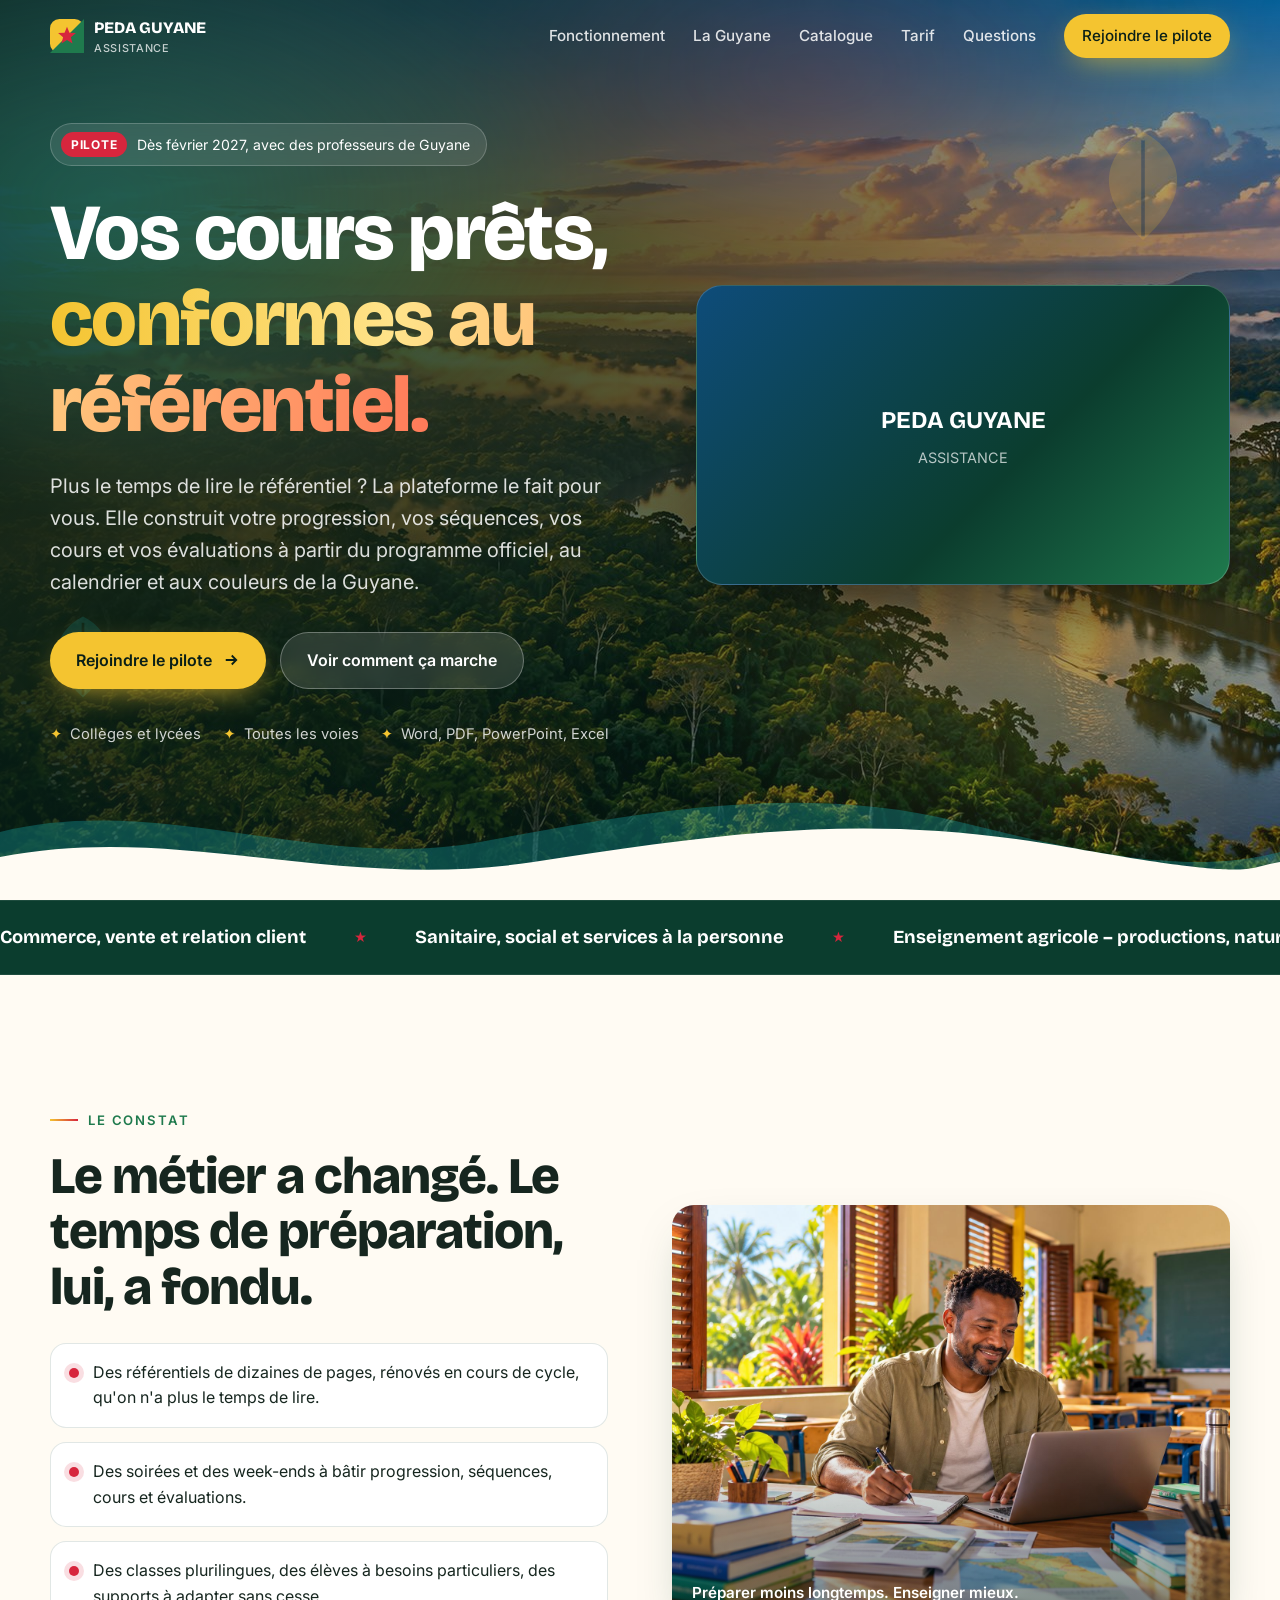
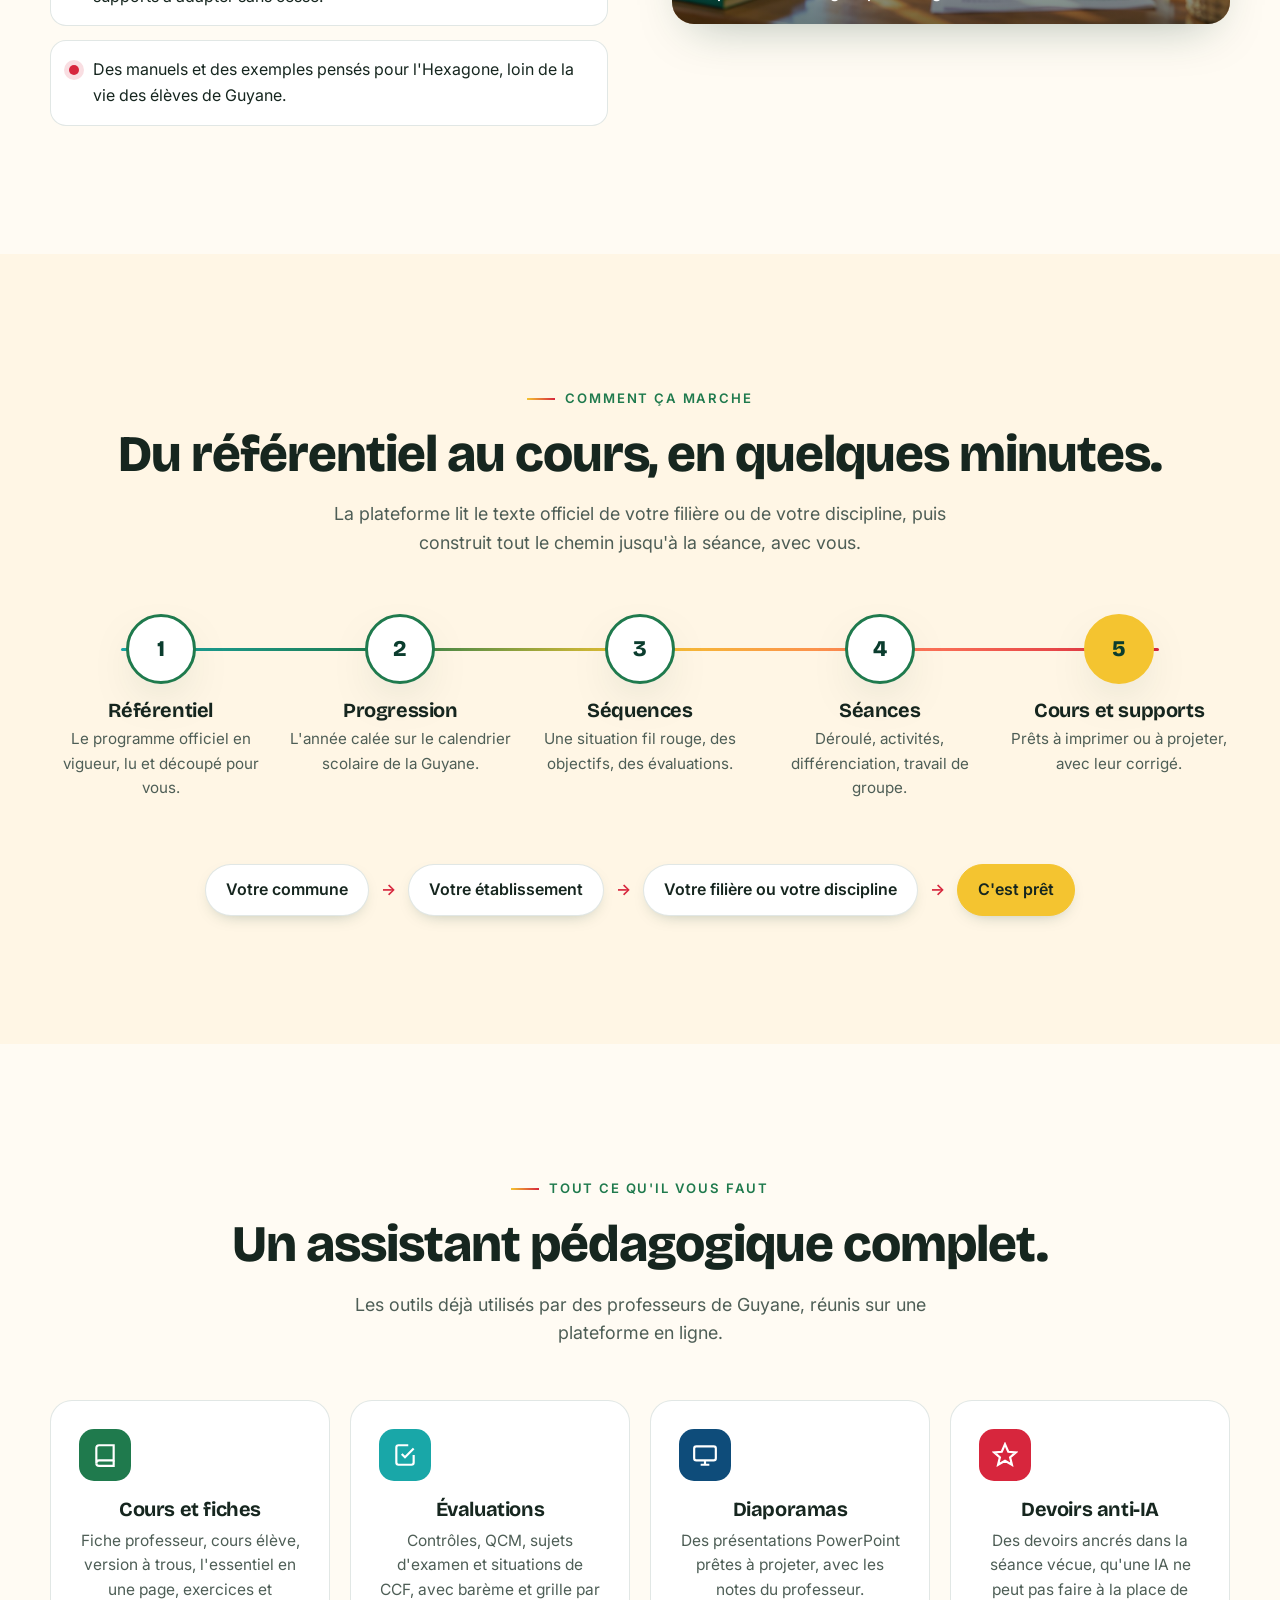
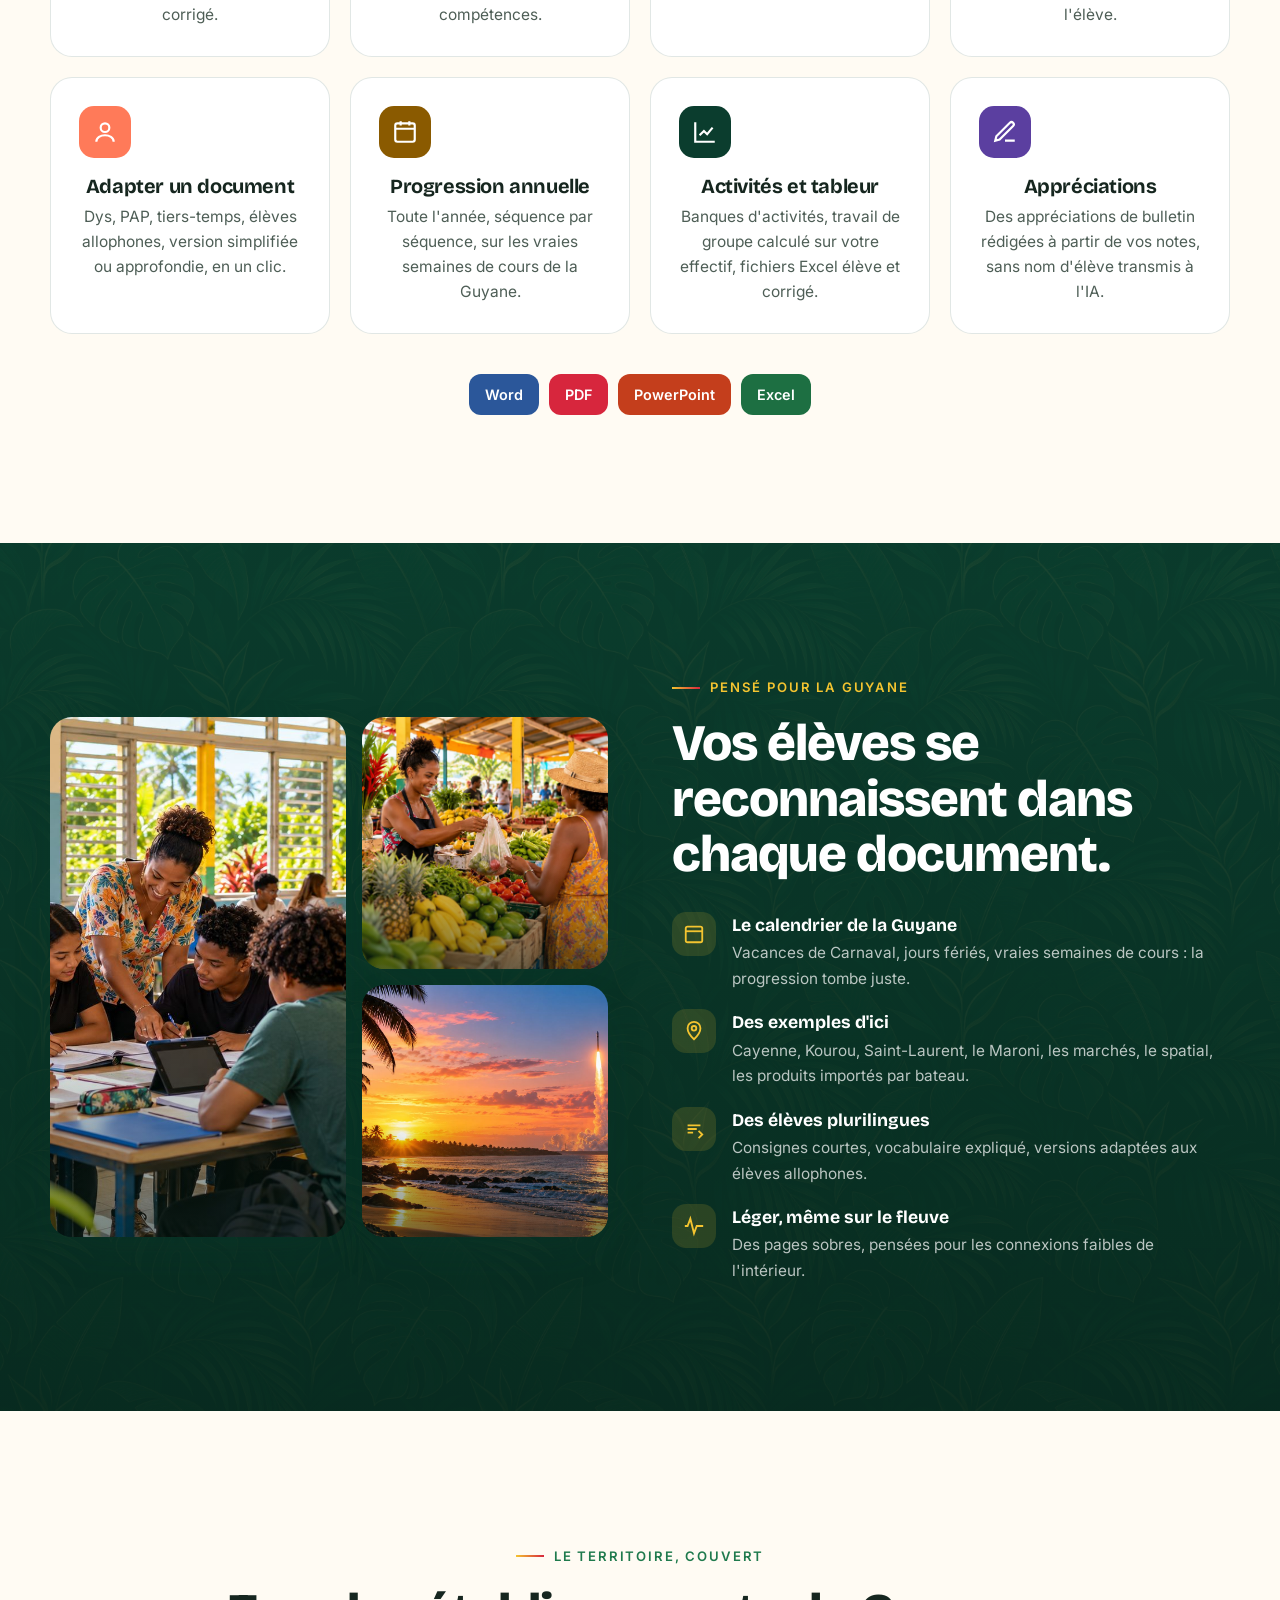
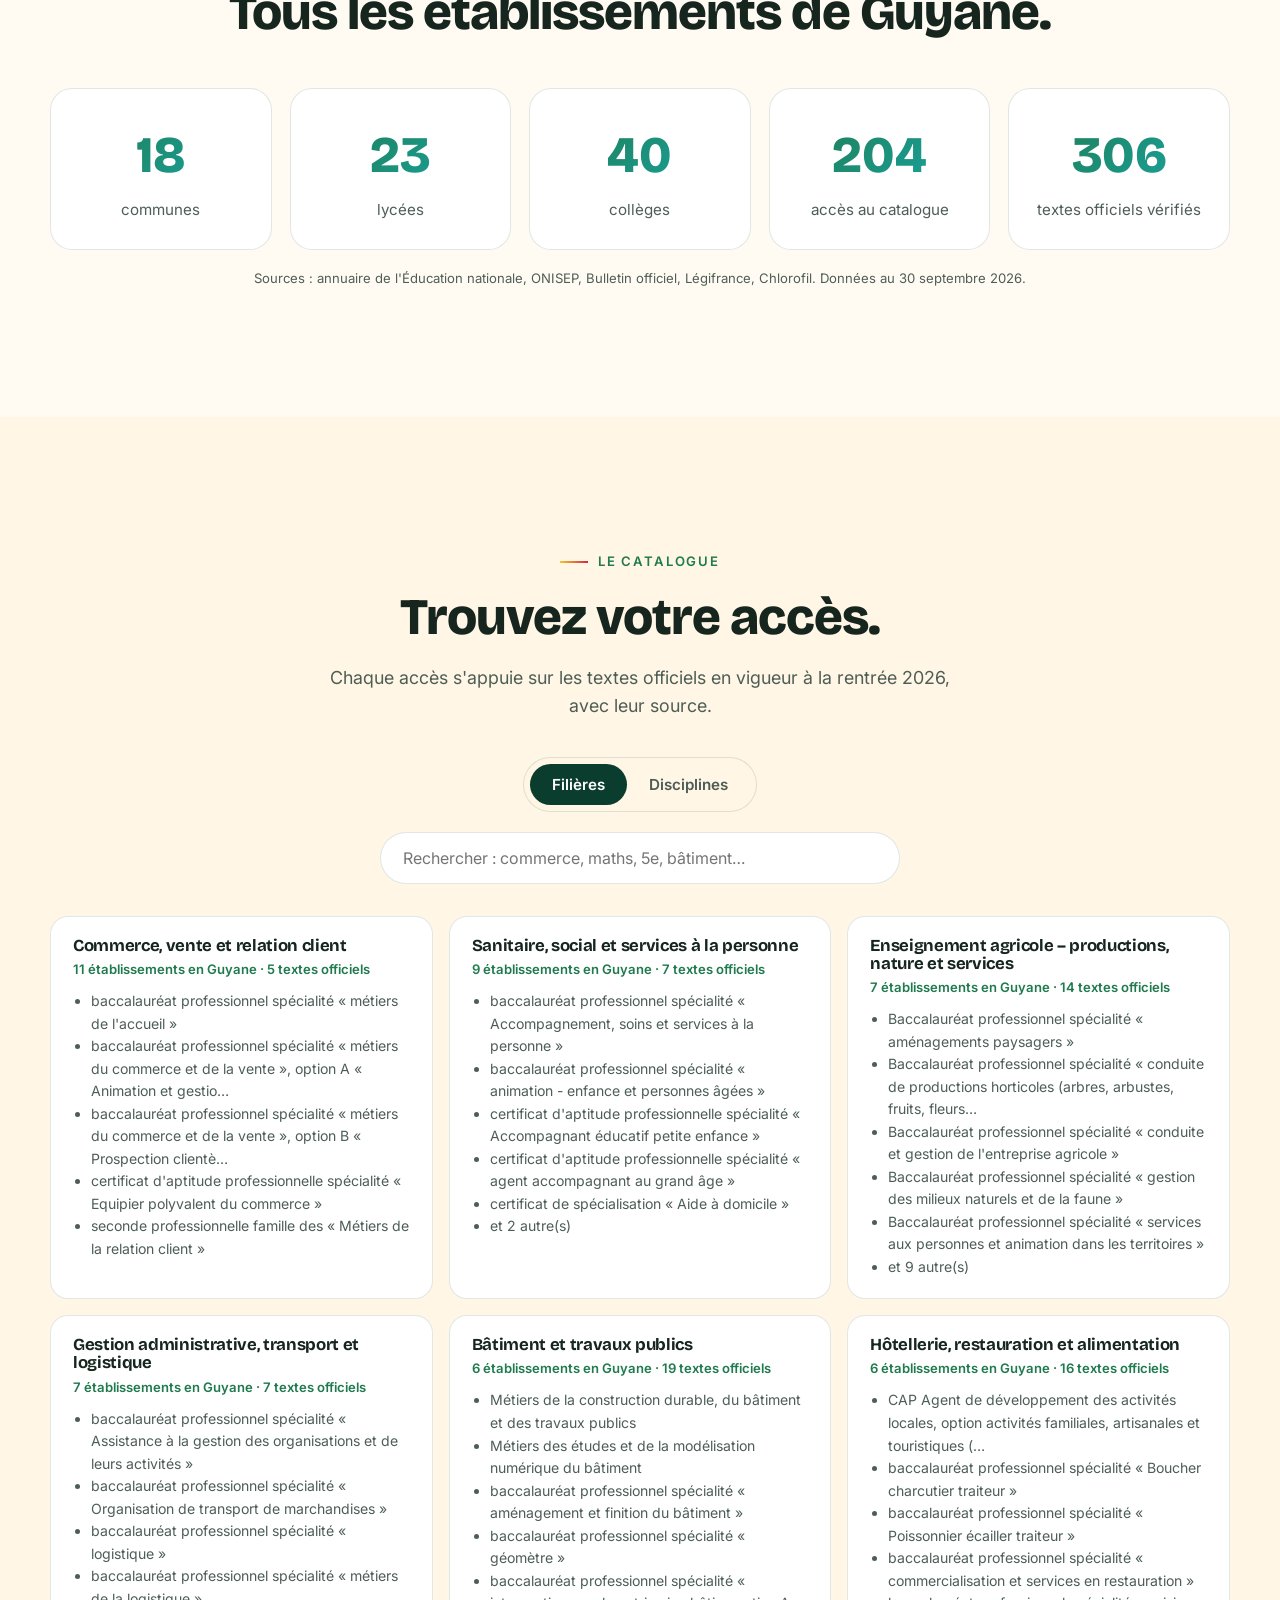
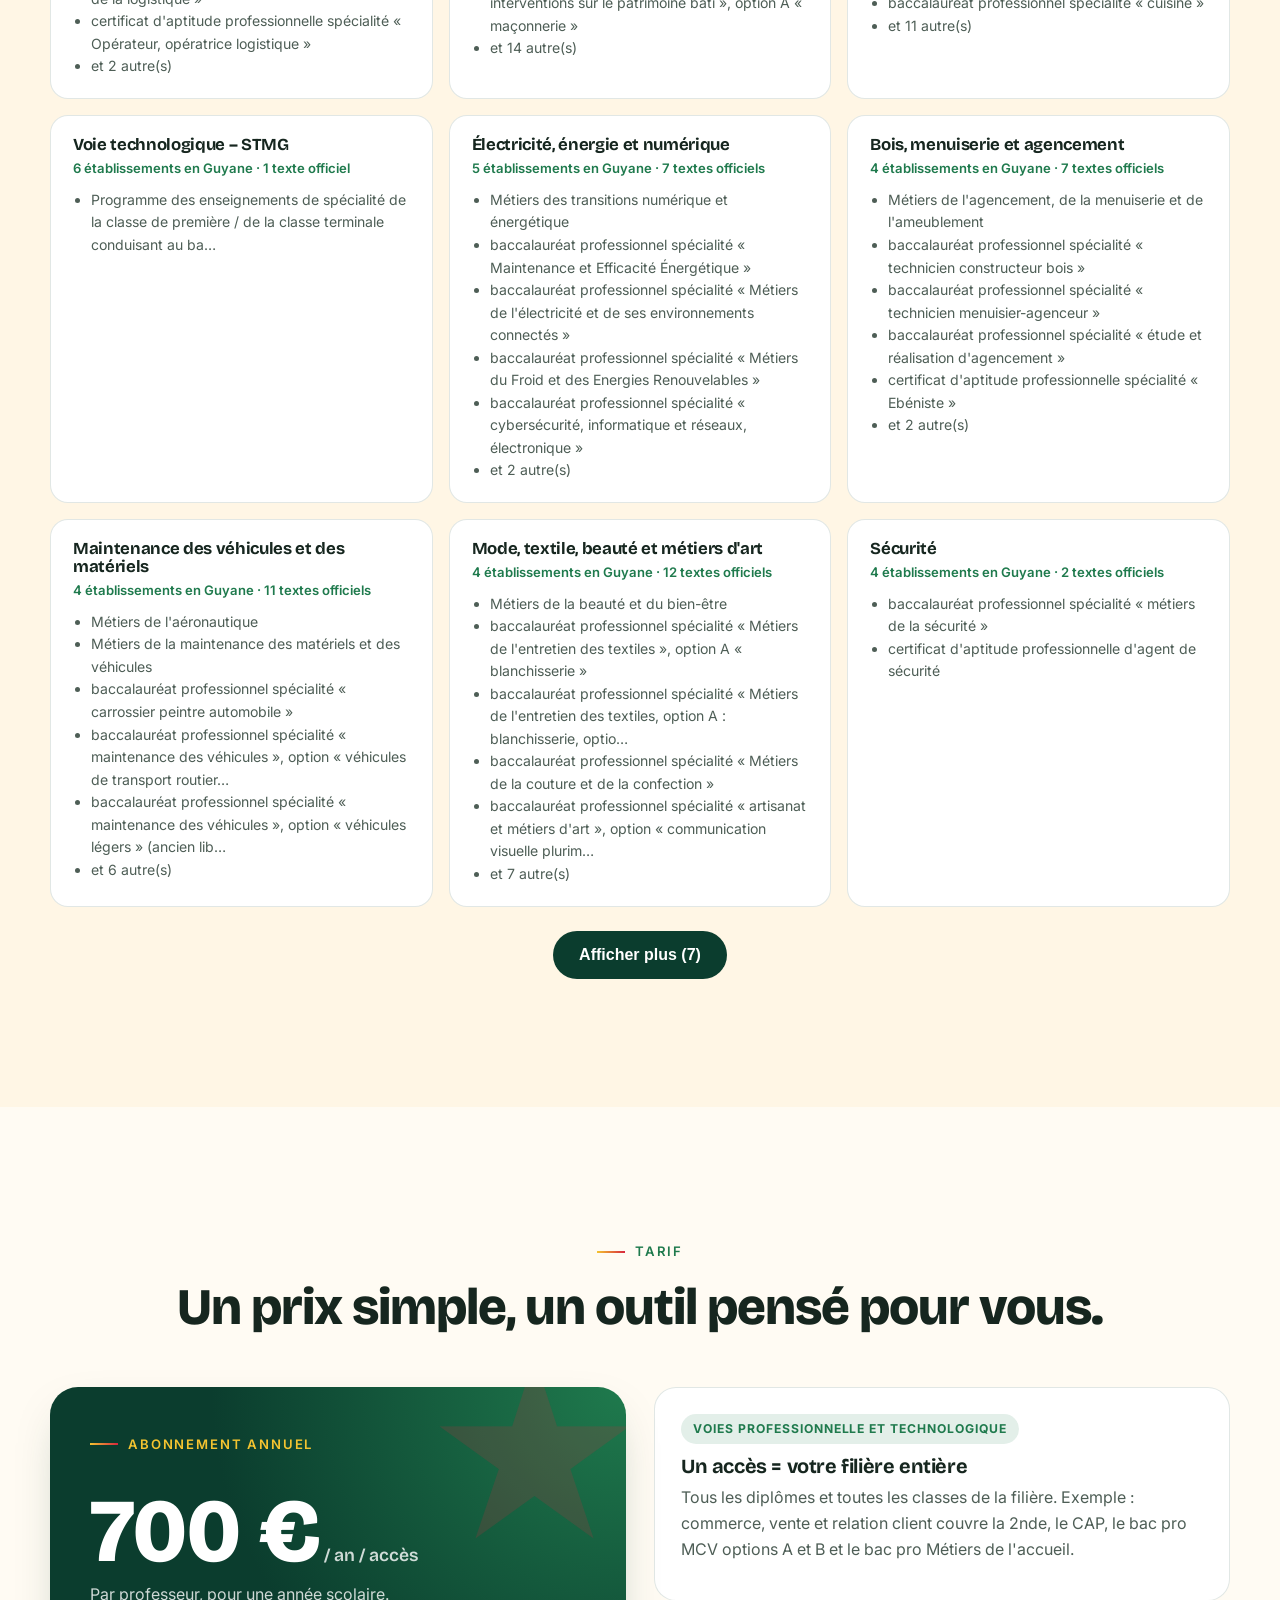
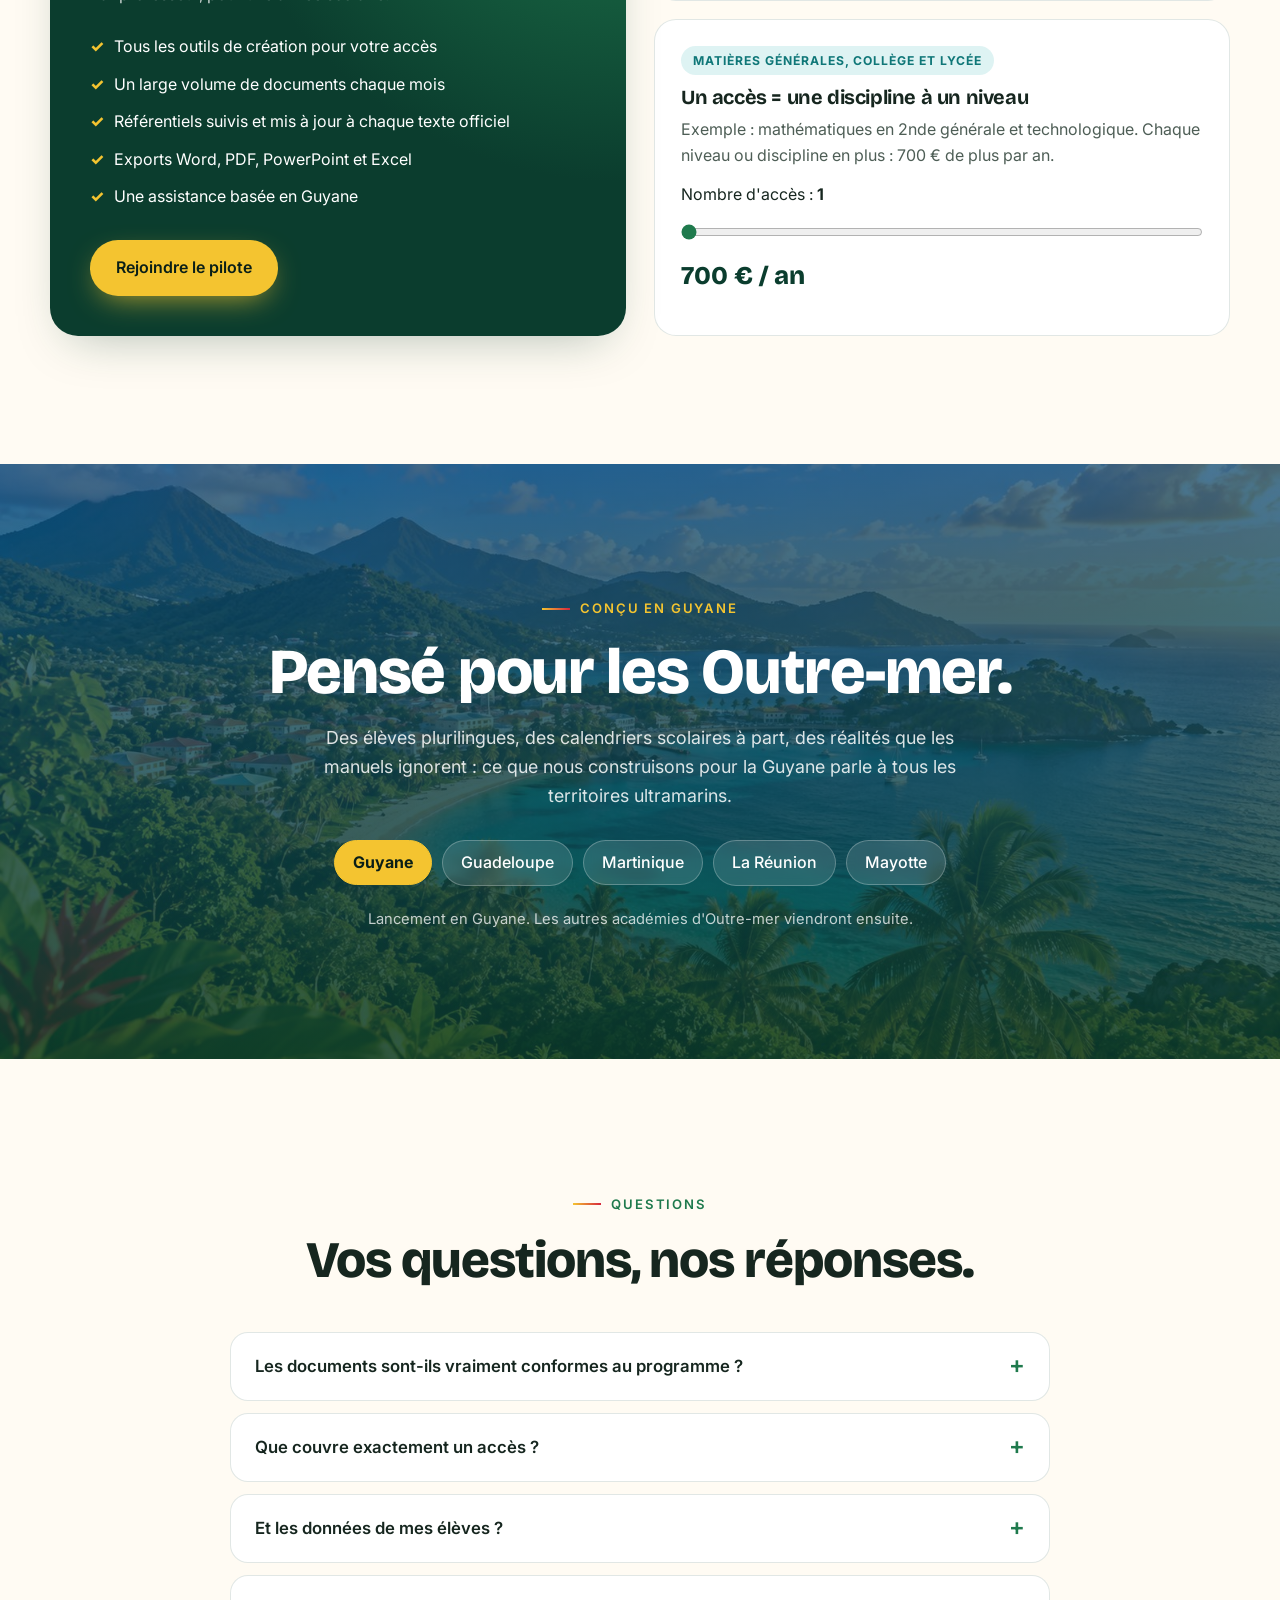
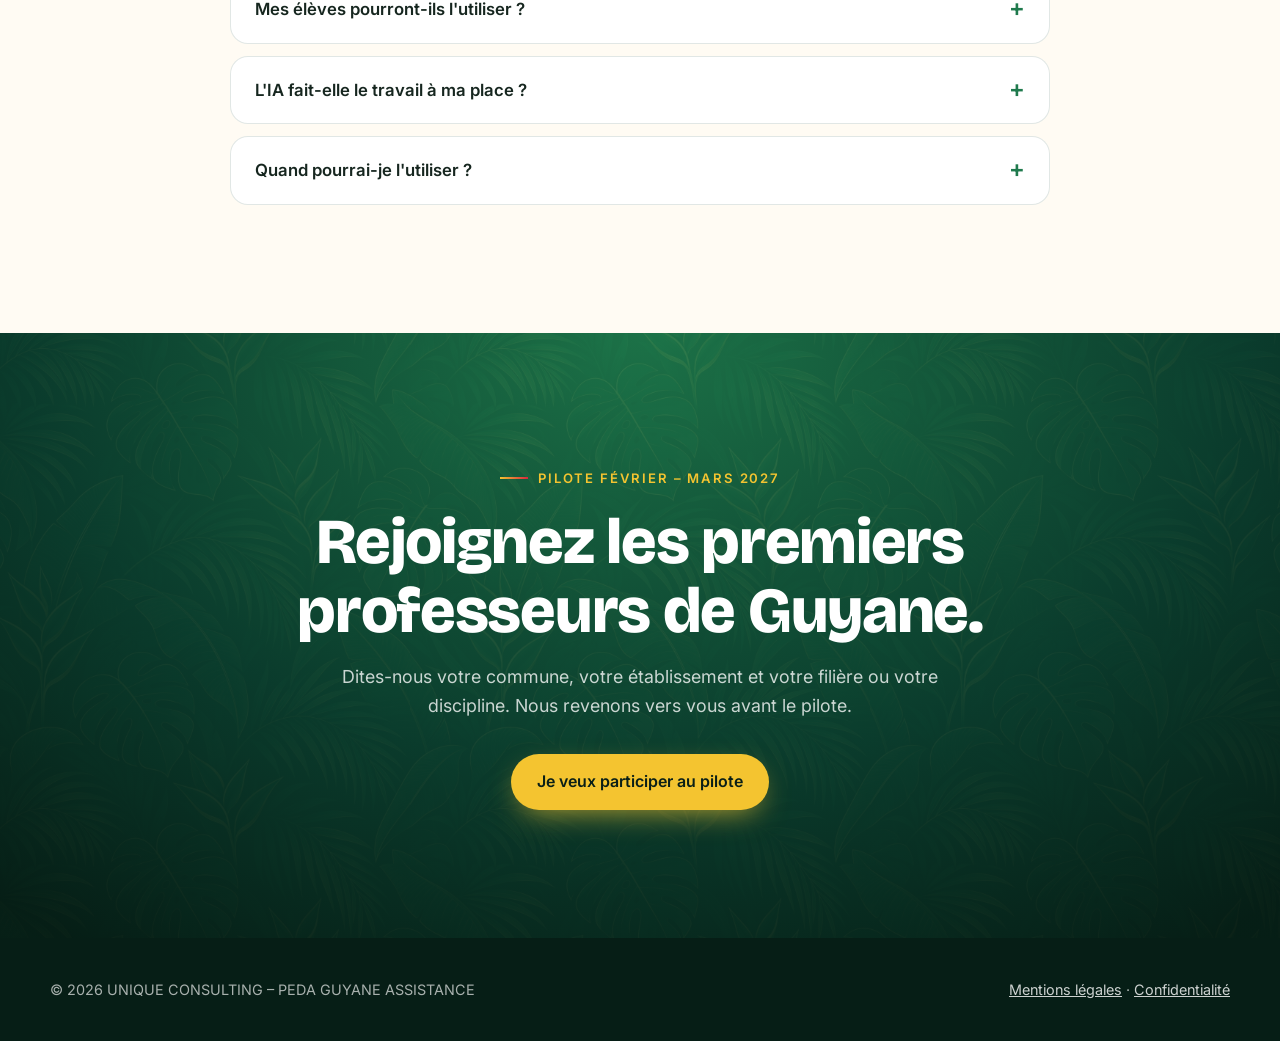
==== index.html @ 6f0fa27d "Page de vente sans mention de JARVIS IA" ====
<!doctype html>
<html lang="fr">
<head>
<meta charset="utf-8">
<meta name="viewport" content="width=device-width, initial-scale=1">
<title>PEDA GUYANE ASSISTANCE – vos cours prêts, conformes au référentiel</title>
<meta name="description" content="La plateforme des professeurs de Guyane : elle construit votre progression, vos séquences, vos cours et vos évaluations à partir du programme officiel. Conçu en Guyane, pensé pour les Outre-mer.">
<meta property="og:title" content="PEDA GUYANE ASSISTANCE">
<meta property="og:description" content="Vos cours prêts, conformes au référentiel, adaptés à la Guyane. Pilote dès février 2027.">
<meta property="og:image" content="assets/promo-poster.jpg">
<meta name="theme-color" content="#0B3D2E">
<link rel="icon" href="data:image/svg+xml,%3Csvg xmlns='http://www.w3.org/2000/svg' viewBox='0 0 32 32'%3E%3Crect width='32' height='32' rx='8' fill='%230B3D2E'/%3E%3Cpath d='M16 6l2.6 6.4 6.9.5-5.3 4.4 1.7 6.7L16 20.3l-5.9 3.7 1.7-6.7-5.3-4.4 6.9-.5z' fill='%23D7263D'/%3E%3C/svg%3E">
<link rel="preconnect" href="https://fonts.googleapis.com">
<link rel="preconnect" href="https://fonts.gstatic.com" crossorigin>
<link href="https://fonts.googleapis.com/css2?family=Bricolage+Grotesque:opsz,wght@12..96,500;12..96,700;12..96,800&family=Inter:wght@400;500;600&display=swap" rel="stylesheet">
<style>
:root{
  --foret:#0B3D2E; --canopee:#1F7A4D; --or:#F4C430; --etoile:#D7263D; --lagon:#19A7A8;
  --ocean:#0E4C7A; --sable:#FFF6E5; --corail:#FF7A59; --encre:#0A1F17;
  --fond:#FFFBF3; --texte:#16261F; --doux:#4E5E56; --carte:#FFFFFF; --bord:rgba(11,61,46,.12);
  --rayon:22px; --ombre:0 18px 50px -20px rgba(11,61,46,.35);
  --titre:"Bricolage Grotesque",system-ui,sans-serif; --corps:Inter,system-ui,sans-serif;
}
*{box-sizing:border-box;margin:0;padding:0}
[hidden]{display:none!important}
html{scroll-behavior:smooth;overflow-x:clip}
body{font-family:var(--corps);color:var(--texte);background:var(--fond);line-height:1.6;overflow-x:clip;-webkit-font-smoothing:antialiased}
img,video{max-width:100%;display:block}
a{color:inherit}
h1,h2,h3{font-family:var(--titre);line-height:1.08;letter-spacing:-.02em}
h2{font-size:clamp(2rem,4.2vw,3.2rem);font-weight:800}
h3{font-size:1.25rem;font-weight:700}
.conteneur{width:min(1180px,100% - 32px);margin-inline:auto}
section{padding:clamp(72px,10vw,128px) 0;position:relative}
.surtitre{display:inline-flex;align-items:center;gap:10px;font-weight:600;font-size:.82rem;letter-spacing:.14em;text-transform:uppercase;color:var(--canopee);margin-bottom:18px}
.surtitre::before{content:"";width:28px;height:2px;background:linear-gradient(90deg,var(--or),var(--etoile))}
.intro{color:var(--doux);font-size:1.12rem;max-width:640px;margin-top:18px}
.centre{text-align:center}.centre .intro{margin-inline:auto}

/* Boutons */
.btn{display:inline-flex;align-items:center;gap:10px;padding:15px 26px;border-radius:999px;font-weight:600;text-decoration:none;transition:transform .25s,box-shadow .25s,background .25s;border:0;cursor:pointer;font-size:1rem}
.btn-or{background:var(--or);color:var(--encre);box-shadow:0 10px 30px -10px rgba(244,196,48,.8)}
.btn-or:hover{transform:translateY(-2px);box-shadow:0 16px 36px -10px rgba(244,196,48,.9)}
.btn-verre{background:rgba(255,255,255,.12);color:#fff;border:1px solid rgba(255,255,255,.3);backdrop-filter:blur(8px)}
.btn-verre:hover{background:rgba(255,255,255,.22)}
.btn-foret{background:var(--foret);color:#fff}
.btn-foret:hover{transform:translateY(-2px);background:var(--canopee)}

/* Navigation */
nav{position:fixed;inset:0 0 auto;z-index:50;transition:background .3s,box-shadow .3s}
nav.defile{background:rgba(11,61,46,.88);backdrop-filter:blur(14px);box-shadow:0 8px 30px -12px rgba(0,0,0,.4)}
.nav-in{display:flex;align-items:center;justify-content:space-between;height:72px}
.logo{display:flex;align-items:center;gap:10px;color:#fff;text-decoration:none;font-family:var(--titre);font-weight:800;letter-spacing:-.01em}
.logo svg{width:34px;height:34px}
.logo small{display:block;font-family:var(--corps);font-weight:500;font-size:.68rem;opacity:.75;letter-spacing:.06em}
.nav-liens{display:flex;gap:28px;align-items:center}
.nav-liens a{color:rgba(255,255,255,.85);text-decoration:none;font-weight:500;font-size:.95rem}
.nav-liens a:hover{color:var(--or)}
.nav-liens .btn{padding:10px 18px;color:var(--encre)}
@media (max-width:860px){.nav-liens a:not(.btn){display:none}}

/* Ouverture */
.hero{position:relative;min-height:100svh;display:flex;align-items:center;color:#fff;padding:120px 0 150px;overflow:hidden;isolation:isolate;
  background:url(assets/images/hero-canopee.jpg) center/cover,radial-gradient(120% 90% at 80% 10%,#1F7A4D 0%,#0B3D2E 45%,#061E16 100%)}
.hero::before{content:"";position:absolute;inset:0;z-index:-1;background:linear-gradient(100deg,rgba(6,30,22,.92) 0%,rgba(6,30,22,.7) 45%,rgba(6,30,22,.25) 100%)}
.aurore{position:absolute;inset:-20%;z-index:-1;background:
  radial-gradient(40% 35% at 20% 30%,rgba(25,167,168,.35),transparent 70%),
  radial-gradient(35% 30% at 75% 65%,rgba(244,196,48,.22),transparent 70%),
  radial-gradient(30% 25% at 60% 20%,rgba(215,38,61,.18),transparent 70%);
  filter:blur(30px);animation:aurore 18s ease-in-out infinite alternate}
@keyframes aurore{to{transform:translate(4%,-3%) rotate(6deg) scale(1.08)}}
.hero-grille{display:grid;grid-template-columns:1.05fr .95fr;gap:56px;align-items:center}
@media (max-width:980px){.hero-grille{grid-template-columns:1fr}}
.pastille{display:inline-flex;align-items:center;gap:10px;padding:8px 16px 8px 10px;border-radius:999px;background:rgba(255,255,255,.1);border:1px solid rgba(255,255,255,.2);font-size:.88rem;backdrop-filter:blur(6px)}
.pastille b{background:var(--etoile);padding:3px 10px;border-radius:999px;font-size:.75rem;letter-spacing:.06em}
.hero h1{font-size:clamp(2.6rem,6.2vw,5rem);font-weight:800;margin:24px 0 22px}
.degrade{background:linear-gradient(92deg,var(--or),#FFE38A 40%,var(--corail));-webkit-background-clip:text;background-clip:text;color:transparent}
.hero p.accroche{font-size:clamp(1.05rem,1.6vw,1.25rem);color:rgba(255,255,255,.85);max-width:560px}
.hero-actions{display:flex;flex-wrap:wrap;gap:14px;margin-top:34px}
.hero-puces{display:flex;flex-wrap:wrap;gap:10px 22px;margin-top:34px;color:rgba(255,255,255,.8);font-size:.92rem}
.hero-puces span::before{content:"✦";color:var(--or);margin-right:8px}
.video-carte{position:relative;border-radius:26px;overflow:hidden;box-shadow:0 40px 90px -30px rgba(0,0,0,.7);border:1px solid rgba(255,255,255,.18);aspect-ratio:16/9;
  background:linear-gradient(135deg,#0E4C7A,#0B3D2E 60%,#1F7A4D);transform:perspective(1200px) rotateY(-6deg) rotateX(2deg);transition:transform .6s}
.video-carte:hover{transform:perspective(1200px) rotateY(0) rotateX(0)}
.video-carte video{width:100%;height:100%;object-fit:cover}
.video-vide{position:absolute;inset:0;display:flex;flex-direction:column;align-items:center;justify-content:center;text-align:center;padding:24px;font-family:var(--titre);font-size:1.5rem;font-weight:700}
.video-vide small{display:block;font-family:var(--corps);font-weight:400;font-size:.9rem;opacity:.7;margin-top:6px}
.ondes{position:absolute;left:0;right:0;bottom:-2px;width:100%;height:140px;z-index:0;pointer-events:none}
.ondes path{animation:onde 12s ease-in-out infinite alternate}
.ondes path:nth-child(2){animation-duration:16s;animation-direction:alternate-reverse}
@keyframes onde{to{transform:translateX(-6%)}}
.feuille{position:absolute;z-index:-1;opacity:.18;animation:flotte 14s ease-in-out infinite}
@keyframes flotte{50%{transform:translateY(-22px) rotate(8deg)}}

/* Bandeau des filières */
.bandeau{background:var(--foret);color:#fff;padding:22px 0;overflow:hidden;border-block:1px solid rgba(255,255,255,.08)}
.bandeau-piste{display:flex;gap:48px;width:max-content;animation:defile 60s linear infinite}
.bandeau:hover .bandeau-piste{animation-play-state:paused}
.bandeau-piste span{font-family:var(--titre);font-weight:700;font-size:1.15rem;white-space:nowrap;display:flex;align-items:center;gap:48px}
.bandeau-piste span::after{content:"★";color:var(--etoile);font-size:.9rem}
@keyframes defile{to{transform:translateX(-50%)}}

/* Constat */
.deux{display:grid;grid-template-columns:1fr 1fr;gap:64px;align-items:center}
@media (max-width:900px){.deux{grid-template-columns:1fr;gap:40px}}
.photo{border-radius:var(--rayon);aspect-ratio:4/3;box-shadow:var(--ombre);position:relative;overflow:hidden}
.photo::after{content:"";position:absolute;inset:0;background:linear-gradient(180deg,transparent 55%,rgba(6,30,22,.55))}
.photo-legende{position:absolute;left:20px;bottom:18px;z-index:1;color:#fff;font-weight:600;font-size:.95rem}
.ph-prof{background:url(assets/images/prof-preparation.jpg) center/cover,linear-gradient(135deg,#1F7A4D,#0E4C7A)}
.ph-classe{background:url(assets/images/classe-guyane.jpg) center/cover,linear-gradient(135deg,#19A7A8,#0B3D2E)}
.ph-atelier{background:url(assets/images/atelier-pro.jpg) center/cover,linear-gradient(135deg,#FF7A59,#0E4C7A)}
.ph-marche{background:url(assets/images/marche-cayenne.jpg) center/cover,linear-gradient(135deg,#F4C430,#D7263D)}
.ph-kourou{background:url(assets/images/kourou-fusee.jpg) center/cover,linear-gradient(160deg,#FF7A59,#0E4C7A 70%)}
.liste-douleur{list-style:none;margin-top:28px;display:grid;gap:14px}
.liste-douleur li{display:flex;gap:14px;align-items:flex-start;padding:16px 18px;border-radius:16px;background:var(--carte);border:1px solid var(--bord)}
.liste-douleur li::before{content:"";flex:none;width:10px;height:10px;margin-top:8px;border-radius:50%;background:var(--etoile);box-shadow:0 0 0 5px rgba(215,38,61,.15)}
.chiffre-cle{font-family:var(--titre);font-size:clamp(3rem,7vw,5.5rem);font-weight:800;color:var(--canopee);line-height:1}

/* Étapes */
.fond-sable{background:var(--sable)}
.etapes{display:grid;grid-template-columns:repeat(5,1fr);gap:18px;margin-top:56px;position:relative}
.etapes::before{content:"";position:absolute;top:34px;left:6%;right:6%;height:3px;border-radius:3px;background:linear-gradient(90deg,var(--lagon),var(--canopee),var(--or),var(--corail),var(--etoile));transform-origin:left;transform:scaleX(var(--prog,0));transition:transform 1.4s cubic-bezier(.2,.8,.2,1)}
@media (max-width:900px){.etapes{grid-template-columns:1fr}.etapes::before{display:none}}
.etape{text-align:center;position:relative}
.etape .num{width:70px;height:70px;margin:0 auto 16px;border-radius:50%;display:grid;place-items:center;background:#fff;border:3px solid var(--canopee);font-family:var(--titre);font-weight:800;font-size:1.4rem;color:var(--foret);box-shadow:var(--ombre);position:relative;z-index:1}
.etape:nth-child(5) .num{background:var(--or);border-color:var(--or)}
.etape p{color:var(--doux);font-size:.95rem;margin-top:6px}
.inscription{margin-top:64px;display:flex;flex-wrap:wrap;justify-content:center;gap:12px;align-items:center;font-weight:600}
.inscription span{padding:12px 20px;border-radius:999px;background:#fff;border:1px solid var(--bord);box-shadow:0 6px 18px -10px rgba(11,61,46,.4)}
.inscription i{color:var(--etoile);font-style:normal}
@media (max-width:600px){.inscription{flex-direction:column}.inscription i{transform:rotate(90deg)}}

/* Cartes fonctionnalités */
.grille-cartes{display:grid;grid-template-columns:repeat(auto-fit,minmax(250px,1fr));gap:20px;margin-top:52px}
.carte{background:var(--carte);border:1px solid var(--bord);border-radius:var(--rayon);padding:28px;transition:transform .35s,box-shadow .35s,border-color .35s;position:relative;overflow:hidden}
.carte:hover{transform:translateY(-6px);box-shadow:var(--ombre);border-color:transparent}
.carte::after{content:"";position:absolute;inset:auto -40% -60% auto;width:180px;height:180px;border-radius:50%;background:radial-gradient(circle,rgba(244,196,48,.25),transparent 70%);opacity:0;transition:opacity .35s}
.carte:hover::after{opacity:1}
.icone{width:52px;height:52px;border-radius:15px;display:grid;place-items:center;margin-bottom:18px;color:#fff}
.icone svg{width:26px;height:26px}
.carte p{color:var(--doux);margin-top:8px;font-size:.97rem}
.exports{display:flex;flex-wrap:wrap;gap:10px;justify-content:center;margin-top:40px}
.exports span{padding:9px 16px;border-radius:12px;font-weight:600;font-size:.9rem;color:#fff}

/* Guyane */
.fond-foret{background:linear-gradient(180deg,rgba(11,61,46,.93),rgba(8,43,32,.96)),url(assets/images/motif-feuilles.jpg) center/460px repeat,#0B3D2E;color:#fff}
.fond-foret .intro{color:rgba(255,255,255,.75)}
.fond-foret .surtitre{color:var(--or)}
.mosaique{display:grid;grid-template-columns:1.2fr 1fr;grid-template-rows:1fr 1fr;gap:16px;height:520px}
.mosaique .photo{aspect-ratio:auto;height:100%}
.mosaique .photo:first-child{grid-row:span 2}
@media (max-width:900px){.mosaique{height:auto;grid-template-columns:1fr}.mosaique .photo{aspect-ratio:16/10}.mosaique .photo:first-child{grid-row:auto}}
.atouts{list-style:none;display:grid;gap:18px;margin-top:30px}
.atouts li{display:flex;gap:16px}
.atouts b{display:block;font-family:var(--titre);font-size:1.1rem}
.atouts span{color:rgba(255,255,255,.72);font-size:.96rem}
.atouts .puce{flex:none;width:44px;height:44px;border-radius:14px;display:grid;place-items:center;background:rgba(244,196,48,.14);color:var(--or)}
.atouts .puce svg{width:22px;height:22px}

/* Chiffres */
.chiffres{display:grid;grid-template-columns:repeat(auto-fit,minmax(160px,1fr));gap:18px;margin-top:48px}
.chiffre{background:#fff;border:1px solid var(--bord);border-radius:var(--rayon);padding:26px 20px;text-align:center}
.chiffre b{display:block;font-family:var(--titre);font-size:clamp(2.4rem,4vw,3.2rem);font-weight:800;background:linear-gradient(135deg,var(--canopee),var(--lagon));-webkit-background-clip:text;background-clip:text;color:transparent}
.chiffre span{color:var(--doux);font-size:.95rem}
.source{margin-top:18px;font-size:.82rem;color:var(--doux)}

/* Catalogue */
.onglets{display:inline-flex;padding:6px;border-radius:999px;background:var(--sable);border:1px solid var(--bord);margin-top:36px}
.onglets button{border:0;background:none;padding:11px 22px;border-radius:999px;font:600 .95rem var(--corps);cursor:pointer;color:var(--doux)}
.onglets button[aria-selected=true]{background:var(--foret);color:#fff}
.recherche{display:block;width:min(520px,100%);margin:20px auto 0;padding:15px 22px;border-radius:999px;border:1px solid var(--bord);font:1rem var(--corps);background:#fff}
.recherche:focus{outline:3px solid rgba(25,167,168,.35);border-color:var(--lagon)}
.resultats{display:grid;grid-template-columns:repeat(auto-fill,minmax(300px,1fr));gap:16px;margin-top:32px;text-align:left}
.acces{background:#fff;border:1px solid var(--bord);border-radius:18px;padding:20px 22px;animation:apparait .4s both}
@keyframes apparait{from{opacity:0;transform:translateY(10px)}}
.acces h3{font-size:1.05rem}
.acces .meta{font-size:.82rem;color:var(--canopee);font-weight:600;margin-top:4px}
.acces ul{margin-top:10px;padding-left:18px;color:var(--doux);font-size:.88rem}
.niveaux{display:flex;flex-wrap:wrap;gap:6px;margin-top:10px}
.niveaux span{font-size:.78rem;font-weight:600;padding:4px 10px;border-radius:999px;background:var(--sable);color:var(--foret)}
.plus{margin-top:24px}
.vide{grid-column:1/-1;text-align:center;color:var(--doux);padding:30px}

/* Tarif */
.tarif{display:grid;grid-template-columns:1fr 1fr;gap:28px;margin-top:52px;align-items:stretch}
@media (max-width:900px){.tarif{grid-template-columns:1fr}}
.prix-carte{border-radius:28px;padding:40px;color:#fff;background:radial-gradient(120% 120% at 100% 0%,#1F7A4D,#0B3D2E 60%);position:relative;overflow:hidden;box-shadow:var(--ombre)}
.prix-carte::before{content:"★";position:absolute;right:-20px;top:-40px;font-size:220px;color:rgba(215,38,61,.18);line-height:1}
.prix{font-family:var(--titre);font-size:clamp(3.6rem,8vw,5.6rem);font-weight:800;line-height:1;margin:14px 0 6px}
.prix small{font-size:1.1rem;font-weight:600;opacity:.8}
.inclus{list-style:none;margin:26px 0 30px;display:grid;gap:12px}
.inclus li::before{content:"✓";color:var(--or);font-weight:800;margin-right:10px}
.regles{display:grid;gap:18px}
.regle{background:#fff;border:1px solid var(--bord);border-radius:22px;padding:26px}
.regle .tag{display:inline-block;font-size:.76rem;font-weight:700;letter-spacing:.08em;text-transform:uppercase;padding:5px 12px;border-radius:999px;margin-bottom:12px}
.regle p{color:var(--doux);margin-top:8px}
.calcul{display:flex;align-items:center;gap:16px;flex-wrap:wrap;margin-top:14px}
.calcul input{width:100%;accent-color:var(--canopee)}
.calcul output{font-family:var(--titre);font-size:1.6rem;font-weight:800;color:var(--foret)}

/* Outre-mer */
.outremer{color:#fff;text-align:center;overflow:hidden;
  background:url(assets/images/outre-mer.jpg) center/cover,linear-gradient(120deg,#0E4C7A,#19A7A8 55%,#1F7A4D)}
.outremer::before{content:"";position:absolute;inset:0;background:linear-gradient(180deg,rgba(14,76,122,.75),rgba(11,61,46,.85))}
.outremer .conteneur{position:relative}
.outremer h2{font-size:clamp(2.2rem,5vw,4rem)}
.territoires{display:flex;flex-wrap:wrap;justify-content:center;gap:10px;margin-top:30px}
.territoires span{padding:9px 18px;border-radius:999px;background:rgba(255,255,255,.12);border:1px solid rgba(255,255,255,.25);font-weight:500;backdrop-filter:blur(6px)}
.territoires span.actif{background:var(--or);color:var(--encre);border-color:var(--or);font-weight:700}

/* FAQ */
.faq{max-width:820px;margin:44px auto 0;display:grid;gap:12px}
.faq details{background:#fff;border:1px solid var(--bord);border-radius:18px;padding:0 24px;transition:box-shadow .3s}
.faq details[open]{box-shadow:var(--ombre)}
.faq summary{cursor:pointer;list-style:none;padding:20px 0;font-weight:600;font-size:1.05rem;display:flex;justify-content:space-between;gap:20px}
.faq summary::-webkit-details-marker{display:none}
.faq summary::after{content:"+";font-size:1.5rem;line-height:1;color:var(--canopee);transition:transform .3s}
.faq details[open] summary::after{transform:rotate(45deg)}
.faq details p{padding-bottom:20px;color:var(--doux)}

/* Appel final */
.final{background:radial-gradient(80% 120% at 50% 0%,rgba(31,122,77,.9),rgba(11,61,46,.94) 60%,rgba(6,30,22,.97)),url(assets/images/motif-feuilles.jpg) center/460px repeat,#0B3D2E;color:#fff;text-align:center;overflow:hidden}
.final h2{font-size:clamp(2.2rem,5vw,4rem);max-width:820px;margin:0 auto}
.final .intro{color:rgba(255,255,255,.78)}
.final .hero-actions{justify-content:center}

footer{background:#061E16;color:rgba(255,255,255,.65);padding:40px 0;font-size:.9rem}
footer .conteneur{display:flex;flex-wrap:wrap;gap:16px;justify-content:space-between;align-items:center}
footer a{color:rgba(255,255,255,.8)}

/* Apparition au défilement */
.revele{opacity:0;transform:translateY(34px);transition:opacity .9s cubic-bezier(.2,.8,.2,1),transform .9s cubic-bezier(.2,.8,.2,1)}
.revele.vu{opacity:1;transform:none}
.retard-1{transition-delay:.1s}.retard-2{transition-delay:.2s}.retard-3{transition-delay:.3s}.retard-4{transition-delay:.4s}

@media (prefers-reduced-motion:reduce){
  *,*::before,*::after{animation:none!important;transition:none!important}
  .revele{opacity:1;transform:none}
  html{scroll-behavior:auto}
}
</style>
</head>
<body>

<nav id="nav">
  <div class="conteneur nav-in">
    <a class="logo" href="#haut" aria-label="PEDA GUYANE ASSISTANCE, accueil">
      <svg viewBox="0 0 40 40" aria-hidden="true"><rect width="40" height="40" rx="11" fill="#F4C430"/><path d="M0 40L40 0v40z" fill="#1F7A4D"/><path d="M20 9l2.9 7.1 7.6.5-5.9 4.9 1.9 7.4L20 24.8l-6.5 4.1 1.9-7.4-5.9-4.9 7.6-.5z" fill="#D7263D"/></svg>
      <span>PEDA GUYANE<small>ASSISTANCE</small></span>
    </a>
    <div class="nav-liens">
      <a href="#fonctionnement">Fonctionnement</a>
      <a href="#guyane">La Guyane</a>
      <a href="#catalogue">Catalogue</a>
      <a href="#tarif">Tarif</a>
      <a href="#faq">Questions</a>
      <a class="btn btn-or" href="#pilote">Rejoindre le pilote</a>
    </div>
  </div>
</nav>

<header class="hero" id="haut">
  <div class="aurore" aria-hidden="true"></div>
  <svg class="feuille" style="top:14%;right:6%;width:120px" viewBox="0 0 100 100" aria-hidden="true"><path d="M50 5C80 20 95 55 50 95 5 55 20 20 50 5z" fill="#F4C430"/><path d="M50 12v80" stroke="#0B3D2E" stroke-width="3"/></svg>
  <svg class="feuille" style="bottom:22%;left:3%;width:90px;animation-delay:-5s" viewBox="0 0 100 100" aria-hidden="true"><path d="M50 5C80 20 95 55 50 95 5 55 20 20 50 5z" fill="#19A7A8"/><path d="M50 12v80" stroke="#0B3D2E" stroke-width="3"/></svg>
  <div class="conteneur hero-grille">
    <div>
      <span class="pastille revele"><b>PILOTE</b> Dès février 2027, avec des professeurs de Guyane</span>
      <h1 class="revele retard-1">Vos cours prêts,<br><span class="degrade">conformes au référentiel.</span></h1>
      <p class="accroche revele retard-2">Plus le temps de lire le référentiel ? La plateforme le fait pour vous. Elle construit votre progression, vos séquences, vos cours et vos évaluations à partir du programme officiel, au calendrier et aux couleurs de la Guyane.</p>
      <div class="hero-actions revele retard-3">
        <a class="btn btn-or" href="#pilote">Rejoindre le pilote
          <svg width="18" height="18" viewBox="0 0 24 24" fill="none" stroke="currentColor" stroke-width="2.4" aria-hidden="true"><path d="M5 12h14M13 6l6 6-6 6"/></svg></a>
        <a class="btn btn-verre" href="#fonctionnement">Voir comment ça marche</a>
      </div>
      <div class="hero-puces revele retard-4">
        <span>Collèges et lycées</span><span>Toutes les voies</span><span>Word, PDF, PowerPoint, Excel</span>
      </div>
    </div>
    <div class="video-carte revele retard-2">
      <video id="promo" autoplay muted loop playsinline preload="metadata" poster="assets/promo-poster.jpg" aria-label="Vidéo de présentation de PEDA GUYANE ASSISTANCE">
        <source src="assets/promo.mp4" type="video/mp4">
      </video>
      <div class="video-vide" id="video-vide" hidden>PEDA GUYANE<small>ASSISTANCE</small></div>
    </div>
  </div>
  <svg class="ondes" viewBox="0 0 1440 140" preserveAspectRatio="none" aria-hidden="true">
    <path d="M0 70C180 30 360 110 540 80S900 20 1080 60s270 50 360 30 250-30 360-10v120H0z" fill="#19A7A8" opacity=".35"/>
    <path d="M0 95C200 60 380 130 600 100S980 50 1200 85s200 20 240 15 220-25 360-5v60H0z" fill="#FFFBF3"/>
  </svg>
</header>

<div class="bandeau" aria-label="Filières couvertes">
  <div class="bandeau-piste" id="bandeau"></div>
</div>

<section id="constat">
  <div class="conteneur deux">
    <div class="revele">
      <span class="surtitre">Le constat</span>
      <h2>Le métier a changé. Le temps de préparation, lui, a fondu.</h2>
      <ul class="liste-douleur">
        <li>Des référentiels de dizaines de pages, rénovés en cours de cycle, qu'on n'a plus le temps de lire.</li>
        <li>Des soirées et des week-ends à bâtir progression, séquences, cours et évaluations.</li>
        <li>Des classes plurilingues, des élèves à besoins particuliers, des supports à adapter sans cesse.</li>
        <li>Des manuels et des exemples pensés pour l'Hexagone, loin de la vie des élèves de Guyane.</li>
      </ul>
    </div>
    <div class="photo ph-prof revele retard-2" role="img" aria-label="Un professeur prépare ses cours dans une salle de classe lumineuse de Cayenne">
      <span class="photo-legende">Préparer moins longtemps. Enseigner mieux.</span>
    </div>
  </div>
</section>

<section class="fond-sable" id="fonctionnement">
  <div class="conteneur centre">
    <span class="surtitre revele">Comment ça marche</span>
    <h2 class="revele">Du référentiel au cours, en quelques minutes.</h2>
    <p class="intro revele">La plateforme lit le texte officiel de votre filière ou de votre discipline, puis construit tout le chemin jusqu'à la séance, avec vous.</p>
    <div class="etapes" id="etapes">
      <div class="etape revele"><div class="num">1</div><h3>Référentiel</h3><p>Le programme officiel en vigueur, lu et découpé pour vous.</p></div>
      <div class="etape revele retard-1"><div class="num">2</div><h3>Progression</h3><p>L'année calée sur le calendrier scolaire de la Guyane.</p></div>
      <div class="etape revele retard-2"><div class="num">3</div><h3>Séquences</h3><p>Une situation fil rouge, des objectifs, des évaluations.</p></div>
      <div class="etape revele retard-3"><div class="num">4</div><h3>Séances</h3><p>Déroulé, activités, différenciation, travail de groupe.</p></div>
      <div class="etape revele retard-4"><div class="num">5</div><h3>Cours et supports</h3><p>Prêts à imprimer ou à projeter, avec leur corrigé.</p></div>
    </div>
    <div class="inscription revele">
      <span>Votre commune</span><i>→</i><span>Votre établissement</span><i>→</i><span>Votre filière ou votre discipline</span><i>→</i><span style="background:var(--or);border-color:var(--or)">C'est prêt</span>
    </div>
  </div>
</section>

<section id="outils">
  <div class="conteneur centre">
    <span class="surtitre revele">Tout ce qu'il vous faut</span>
    <h2 class="revele">Un assistant pédagogique complet.</h2>
    <p class="intro revele">Les outils déjà utilisés par des professeurs de Guyane, réunis sur une plateforme en ligne.</p>
    <div class="grille-cartes">
      <article class="carte revele"><div class="icone" style="background:var(--canopee)"><svg viewBox="0 0 24 24" fill="none" stroke="currentColor" stroke-width="2"><path d="M4 19.5A2.5 2.5 0 016.5 17H20V3H6.5A2.5 2.5 0 004 5.5z"/><path d="M4 19.5A2.5 2.5 0 006.5 22H20v-5"/></svg></div><h3>Cours et fiches</h3><p>Fiche professeur, cours élève, version à trous, l'essentiel en une page, exercices et corrigé.</p></article>
      <article class="carte revele retard-1"><div class="icone" style="background:var(--lagon)"><svg viewBox="0 0 24 24" fill="none" stroke="currentColor" stroke-width="2"><path d="M9 11l3 3 8-8"/><path d="M20 12v7a2 2 0 01-2 2H6a2 2 0 01-2-2V5a2 2 0 012-2h9"/></svg></div><h3>Évaluations</h3><p>Contrôles, QCM, sujets d'examen et situations de CCF, avec barème et grille par compétences.</p></article>
      <article class="carte revele retard-2"><div class="icone" style="background:var(--ocean)"><svg viewBox="0 0 24 24" fill="none" stroke="currentColor" stroke-width="2"><rect x="2" y="4" width="20" height="13" rx="2"/><path d="M8 21h8M12 17v4"/></svg></div><h3>Diaporamas</h3><p>Des présentations PowerPoint prêtes à projeter, avec les notes du professeur.</p></article>
      <article class="carte revele retard-3"><div class="icone" style="background:var(--etoile)"><svg viewBox="0 0 24 24" fill="none" stroke="currentColor" stroke-width="2"><path d="M12 2l3 7 7 .6-5.3 4.6L18.4 21 12 17.3 5.6 21l1.7-6.8L2 9.6 9 9z"/></svg></div><h3>Devoirs anti-IA</h3><p>Des devoirs ancrés dans la séance vécue, qu'une IA ne peut pas faire à la place de l'élève.</p></article>
      <article class="carte revele"><div class="icone" style="background:var(--corail)"><svg viewBox="0 0 24 24" fill="none" stroke="currentColor" stroke-width="2"><circle cx="12" cy="8" r="4"/><path d="M4 21c0-4 4-6 8-6s8 2 8 6"/></svg></div><h3>Adapter un document</h3><p>Dys, PAP, tiers-temps, élèves allophones, version simplifiée ou approfondie, en un clic.</p></article>
      <article class="carte revele retard-1"><div class="icone" style="background:#8A5A00"><svg viewBox="0 0 24 24" fill="none" stroke="currentColor" stroke-width="2"><rect x="3" y="4" width="18" height="17" rx="2"/><path d="M3 9h18M8 2v4M16 2v4"/></svg></div><h3>Progression annuelle</h3><p>Toute l'année, séquence par séquence, sur les vraies semaines de cours de la Guyane.</p></article>
      <article class="carte revele retard-2"><div class="icone" style="background:var(--foret)"><svg viewBox="0 0 24 24" fill="none" stroke="currentColor" stroke-width="2"><path d="M3 3v18h18"/><path d="M7 15l4-4 3 3 5-6"/></svg></div><h3>Activités et tableur</h3><p>Banques d'activités, travail de groupe calculé sur votre effectif, fichiers Excel élève et corrigé.</p></article>
      <article class="carte revele retard-3"><div class="icone" style="background:#5B3FA0"><svg viewBox="0 0 24 24" fill="none" stroke="currentColor" stroke-width="2"><path d="M12 20h9"/><path d="M16.5 3.5a2.1 2.1 0 013 3L7 19l-4 1 1-4z"/></svg></div><h3>Appréciations</h3><p>Des appréciations de bulletin rédigées à partir de vos notes, sans nom d'élève transmis à l'IA.</p></article>
    </div>
    <div class="exports revele">
      <span style="background:#2B579A">Word</span><span style="background:#D7263D">PDF</span><span style="background:#C43E1C">PowerPoint</span><span style="background:#1D6F42">Excel</span>
    </div>
  </div>
</section>

<section class="fond-foret" id="guyane">
  <div class="conteneur deux">
    <div class="mosaique revele">
      <div class="photo ph-classe" role="img" aria-label="Une classe de lycée en Guyane"></div>
      <div class="photo ph-marche" role="img" aria-label="Le marché de Cayenne"></div>
      <div class="photo ph-kourou" role="img" aria-label="Un décollage de fusée à Kourou, vu de la plage"></div>
    </div>
    <div class="revele retard-2">
      <span class="surtitre">Pensé pour la Guyane</span>
      <h2>Vos élèves se reconnaissent dans chaque document.</h2>
      <ul class="atouts">
        <li><span class="puce"><svg viewBox="0 0 24 24" fill="none" stroke="currentColor" stroke-width="2"><rect x="3" y="4" width="18" height="17" rx="2"/><path d="M3 9h18"/></svg></span><div><b>Le calendrier de la Guyane</b><span>Vacances de Carnaval, jours fériés, vraies semaines de cours : la progression tombe juste.</span></div></li>
        <li><span class="puce"><svg viewBox="0 0 24 24" fill="none" stroke="currentColor" stroke-width="2"><path d="M12 21s-7-6.5-7-12a7 7 0 0114 0c0 5.5-7 12-7 12z"/><circle cx="12" cy="9" r="2.5"/></svg></span><div><b>Des exemples d'ici</b><span>Cayenne, Kourou, Saint-Laurent, le Maroni, les marchés, le spatial, les produits importés par bateau.</span></div></li>
        <li><span class="puce"><svg viewBox="0 0 24 24" fill="none" stroke="currentColor" stroke-width="2"><path d="M5 8h14M5 12h10M5 16h6"/><path d="M17 14l4 4-4 4"/></svg></span><div><b>Des élèves plurilingues</b><span>Consignes courtes, vocabulaire expliqué, versions adaptées aux élèves allophones.</span></div></li>
        <li><span class="puce"><svg viewBox="0 0 24 24" fill="none" stroke="currentColor" stroke-width="2"><path d="M2 12h3l3-8 4 16 3-8h7"/></svg></span><div><b>Léger, même sur le fleuve</b><span>Des pages sobres, pensées pour les connexions faibles de l'intérieur.</span></div></li>
      </ul>
    </div>
  </div>
</section>

<section id="chiffres">
  <div class="conteneur centre">
    <span class="surtitre revele">Le territoire, couvert</span>
    <h2 class="revele">Tous les établissements de Guyane.</h2>
    <div class="chiffres">
      <div class="chiffre revele"><b data-cle="communes">0</b><span>communes</span></div>
      <div class="chiffre revele retard-1"><b data-cle="lycees">0</b><span>lycées</span></div>
      <div class="chiffre revele retard-2"><b data-cle="colleges">0</b><span>collèges</span></div>
      <div class="chiffre revele retard-3"><b data-cle="acces">0</b><span>accès au catalogue</span></div>
      <div class="chiffre revele retard-4"><b data-cle="textes_verifies">0</b><span>textes officiels vérifiés</span></div>
    </div>
    <p class="source revele">Sources : annuaire de l'Éducation nationale, ONISEP, Bulletin officiel, Légifrance, Chlorofil. Données au <span id="date-donnees"></span>.</p>
  </div>
</section>

<section class="fond-sable" id="catalogue">
  <div class="conteneur centre">
    <span class="surtitre revele">Le catalogue</span>
    <h2 class="revele">Trouvez votre accès.</h2>
    <p class="intro revele">Chaque accès s'appuie sur les textes officiels en vigueur à la rentrée 2026, avec leur source.</p>
    <div class="onglets revele" role="tablist">
      <button role="tab" aria-selected="true" data-onglet="filieres">Filières</button>
      <button role="tab" aria-selected="false" data-onglet="disciplines">Disciplines</button>
    </div>
    <input class="recherche revele" id="recherche" type="search" placeholder="Rechercher : commerce, maths, 5e, bâtiment…" aria-label="Rechercher un accès">
    <div class="resultats" id="resultats" aria-live="polite"></div>
    <button class="btn btn-foret plus" id="plus" hidden>Afficher plus</button>
  </div>
</section>

<section id="tarif">
  <div class="conteneur centre">
    <span class="surtitre revele">Tarif</span>
    <h2 class="revele">Un prix simple, un outil pensé pour vous.</h2>
    <div class="tarif">
      <div class="prix-carte revele" style="text-align:left">
        <span class="surtitre" style="color:var(--or)">Abonnement annuel</span>
        <div class="prix"><span data-prix>700</span> €<small> / an / accès</small></div>
        <p style="opacity:.8">Par professeur, pour une année scolaire.</p>
        <ul class="inclus">
          <li>Tous les outils de création pour votre accès</li>
          <li>Un large volume de documents chaque mois</li>
          <li>Référentiels suivis et mis à jour à chaque texte officiel</li>
          <li>Exports Word, PDF, PowerPoint et Excel</li>
          <li>Une assistance basée en Guyane</li>
        </ul>
        <a class="btn btn-or" href="#pilote">Rejoindre le pilote</a>
      </div>
      <div class="regles revele retard-2" style="text-align:left">
        <div class="regle">
          <span class="tag" style="background:rgba(31,122,77,.12);color:var(--canopee)">Voies professionnelle et technologique</span>
          <h3>Un accès = votre filière entière</h3>
          <p>Tous les diplômes et toutes les classes de la filière. Exemple : commerce, vente et relation client couvre la 2nde, le CAP, le bac pro MCV options A et B et le bac pro Métiers de l'accueil.</p>
        </div>
        <div class="regle">
          <span class="tag" style="background:rgba(25,167,168,.14);color:#0F7778">Matières générales, collège et lycée</span>
          <h3>Un accès = une discipline à un niveau</h3>
          <p>Exemple : mathématiques en 2nde générale et technologique. Chaque niveau ou discipline en plus : <span data-prix>700</span> € de plus par an.</p>
          <div class="calcul">
            <label for="nb-acces" style="flex:1 1 100%">Nombre d'accès : <b id="nb-affiche">1</b></label>
            <input id="nb-acces" type="range" min="1" max="4" value="1">
            <output id="total" for="nb-acces">700 € / an</output>
          </div>
        </div>
      </div>
    </div>
  </div>
</section>

<section class="outremer" id="outremer">
  <div class="conteneur">
    <span class="surtitre revele" style="color:var(--or);justify-content:center">Conçu en Guyane</span>
    <h2 class="revele">Pensé pour les Outre-mer.</h2>
    <p class="intro revele" style="color:rgba(255,255,255,.85);margin-inline:auto">Des élèves plurilingues, des calendriers scolaires à part, des réalités que les manuels ignorent : ce que nous construisons pour la Guyane parle à tous les territoires ultramarins.</p>
    <div class="territoires revele">
      <span class="actif">Guyane</span><span>Guadeloupe</span><span>Martinique</span><span>La Réunion</span><span>Mayotte</span>
    </div>
    <p class="revele" style="margin-top:22px;opacity:.75;font-size:.92rem">Lancement en Guyane. Les autres académies d'Outre-mer viendront ensuite.</p>
  </div>
</section>

<section id="faq">
  <div class="conteneur">
    <div class="centre">
      <span class="surtitre revele">Questions</span>
      <h2 class="revele">Vos questions, nos réponses.</h2>
    </div>
    <div class="faq">
      <details class="revele"><summary>Les documents sont-ils vraiment conformes au programme ?</summary><p>Chaque accès s'appuie sur les textes officiels en vigueur (Bulletin officiel, Légifrance, éduscol, Chlorofil), avec leur source et leur date de vérification. Une veille suit les nouveaux textes et les rénovations de diplômes. Vous restez le pédagogue : vous relisez, vous ajustez, vous décidez.</p></details>
      <details class="revele"><summary>Que couvre exactement un accès ?</summary><p>En voie professionnelle et technologique, un accès couvre toute votre filière : tous ses diplômes et toutes ses classes. En matière générale, au collège comme au lycée, un accès couvre une discipline à un niveau, par exemple le français en 4e. Chaque accès coûte 700 € par an.</p></details>
      <details class="revele"><summary>Et les données de mes élèves ?</summary><p>La plateforme est réservée aux professeurs. Aucune donnée d'élève n'est demandée, et aucun nom, aucune adresse ni aucune information personnelle n'est transmise à l'IA. Les données seront hébergées dans l'Union européenne.</p></details>
      <details class="revele"><summary>Mes élèves pourront-ils l'utiliser ?</summary><p>Pas pour le moment : la plateforme est un outil pour les professeurs. Un espace de révision pour les élèves pourra venir plus tard.</p></details>
      <details class="revele"><summary>L'IA fait-elle le travail à ma place ?</summary><p>Elle vous fait gagner le temps de préparation : lecture du référentiel, structure, premier jet des documents. La pédagogie reste la vôtre. Et pour vos élèves, elle propose justement des devoirs qu'une IA ne peut pas faire à leur place.</p></details>
      <details class="revele"><summary>Quand pourrai-je l'utiliser ?</summary><p>Un pilote avec des professeurs de Guyane est prévu de février à mars 2027, avant le lancement. Rejoignez-le pour tester la plateforme parmi les premiers et nous aider à l'améliorer.</p></details>
    </div>
  </div>
</section>

<section class="final" id="pilote">
  <div class="conteneur">
    <span class="surtitre revele" style="color:var(--or);justify-content:center">Pilote février – mars 2027</span>
    <h2 class="revele">Rejoignez les premiers professeurs de Guyane.</h2>
    <p class="intro revele" style="margin-inline:auto">Dites-nous votre commune, votre établissement et votre filière ou votre discipline. Nous revenons vers vous avant le pilote.</p>
    <div class="hero-actions revele">
      <a class="btn btn-or" id="lien-contact" href="#">Je veux participer au pilote</a>
    </div>
  </div>
</section>

<footer>
  <div class="conteneur">
    <span>© <span id="annee"></span> UNIQUE CONSULTING – PEDA GUYANE ASSISTANCE</span>
    <span><a href="#">Mentions légales</a> · <a href="#">Confidentialité</a></span>
  </div>
</footer>

<script src="assets/donnees-site.js"></script>
<script>
// Adresse de contact du pilote : à remplacer par l'adresse professionnelle définitive.
const CONTACT = "thermidor.roussel@gmail.com";

const P = window.PEDA || {chiffres:{}, filieres:[], disciplines:{}, prix:700};
const fmt = n => n.toLocaleString("fr-FR");

// Navigation : fond au défilement
const nav = document.getElementById("nav");
addEventListener("scroll", () => nav.classList.toggle("defile", scrollY > 40), {passive:true});

// Vidéo : si le fichier manque, un visuel de remplacement s'affiche
const video = document.getElementById("promo");
video.addEventListener("error", montrerVide, true);
video.querySelector("source").addEventListener("error", montrerVide);
function montrerVide(){ video.hidden = true; document.getElementById("video-vide").hidden = false; }

// Bandeau des filières (doublé pour une boucle continue)
const noms = P.filieres.map(f => f.nom.replace(/^Voie technologique – /, "Série "));
document.getElementById("bandeau").innerHTML = [...noms, ...noms].map(n => `<span>${n}</span>`).join("");

// Apparition au défilement, compteurs et frise
const obs = new IntersectionObserver(entrees => entrees.forEach(e => {
  if (!e.isIntersecting) return;
  e.target.classList.add("vu");
  e.target.querySelectorAll?.("[data-cle]").forEach(compter);
  if (e.target.matches("[data-cle]")) compter(e.target);
  obs.unobserve(e.target);
}), {threshold:.15, rootMargin:"0px 0px -40px 0px"});
document.querySelectorAll(".revele").forEach(el => obs.observe(el));
new IntersectionObserver(([e], o) => { if (e.isIntersecting){ e.target.style.setProperty("--prog", 1); o.disconnect(); } }, {threshold:.4})
  .observe(document.getElementById("etapes"));

const lent = matchMedia("(prefers-reduced-motion: reduce)").matches;
function compter(el){
  if (el.dataset.fait) return; el.dataset.fait = 1;
  const cible = P.chiffres[el.dataset.cle] || 0, t0 = performance.now(), duree = lent ? 0 : 1600;
  const pas = t => { const k = duree ? Math.min(1, (t - t0) / duree) : 1;
    el.textContent = fmt(Math.round(cible * (1 - Math.pow(1 - k, 3)))); if (k < 1) requestAnimationFrame(pas); };
  requestAnimationFrame(pas);
}
if (P.genere_le) document.getElementById("date-donnees").textContent = new Date(P.genere_le + "T12:00:00").toLocaleDateString("fr-FR", {day:"numeric", month:"long", year:"numeric"});

// Catalogue : filières ou disciplines, avec recherche
let onglet = "filieres", limite = 12;
const res = document.getElementById("resultats"), champ = document.getElementById("recherche");
const norm = s => s.normalize("NFD").replace(/[̀-ͯ]/g, "").toLowerCase();
const echap = s => s.replace(/[&<>"]/g, c => ({"&":"&amp;","<":"&lt;",">":"&gt;",'"':"&quot;"}[c]));
function afficher(){
  const q = norm(champ.value.trim());
  let cartes = [];
  if (onglet === "filieres") {
    cartes = P.filieres.filter(f => !q || norm(f.nom + " " + f.diplomes.join(" ")).includes(q)).map(f => `
      <article class="acces"><h3>${echap(f.nom)}</h3>
      <div class="meta">${f.etablissements} établissement${f.etablissements > 1 ? "s" : ""} en Guyane · ${f.diplomes.length} texte${f.diplomes.length > 1 ? "s" : ""} officiel${f.diplomes.length > 1 ? "s" : ""}</div>
      <ul>${f.diplomes.slice(0, 5).map(d => `<li>${echap(d.length > 110 ? d.slice(0, 108) + "…" : d)}</li>`).join("")}${f.diplomes.length > 5 ? `<li>et ${f.diplomes.length - 5} autre(s)</li>` : ""}</ul></article>`);
  } else {
    for (const [voie, ds] of Object.entries(P.disciplines)) for (const d of ds) {
      if (q && !norm(voie + " " + d.nom + " " + d.niveaux.join(" ")).includes(q)) continue;
      cartes.push(`<article class="acces"><h3>${echap(d.nom)}</h3><div class="meta">${echap(voie)}</div>
        <div class="niveaux">${d.niveaux.map(n => `<span>${echap(n)}</span>`).join("")}</div></article>`);
    }
  }
  res.innerHTML = cartes.length ? cartes.slice(0, limite).join("") : `<p class="vide">Aucun accès ne correspond. Essayez un autre mot.</p>`;
  const bouton = document.getElementById("plus");
  bouton.hidden = cartes.length <= limite;
  if (!bouton.hidden) bouton.textContent = `Afficher plus (${cartes.length - limite})`;
}
document.querySelectorAll("[data-onglet]").forEach(b => b.addEventListener("click", () => {
  onglet = b.dataset.onglet; limite = 12;
  document.querySelectorAll("[data-onglet]").forEach(x => x.setAttribute("aria-selected", x === b));
  afficher();
}));
champ.addEventListener("input", () => { limite = 12; afficher(); });
document.getElementById("plus").addEventListener("click", () => { limite += 24; afficher(); });
afficher();

// Tarif
document.querySelectorAll("[data-prix]").forEach(el => el.textContent = fmt(P.prix));
const curseur = document.getElementById("nb-acces");
curseur.addEventListener("input", () => {
  document.getElementById("nb-affiche").textContent = curseur.value;
  document.getElementById("total").textContent = fmt(curseur.value * P.prix) + " € / an";
});

// Contact et année
const sujet = encodeURIComponent("Pilote PEDA GUYANE ASSISTANCE");
const corps = encodeURIComponent("Bonjour,\n\nJe souhaite participer au pilote.\nCommune :\nÉtablissement :\nFilière ou discipline (et niveau) :\n\nMerci !");
document.getElementById("lien-contact").href = `mailto:${CONTACT}?subject=${sujet}&body=${corps}`;
document.getElementById("annee").textContent = new Date().getFullYear();
</script>
</body>
</html>
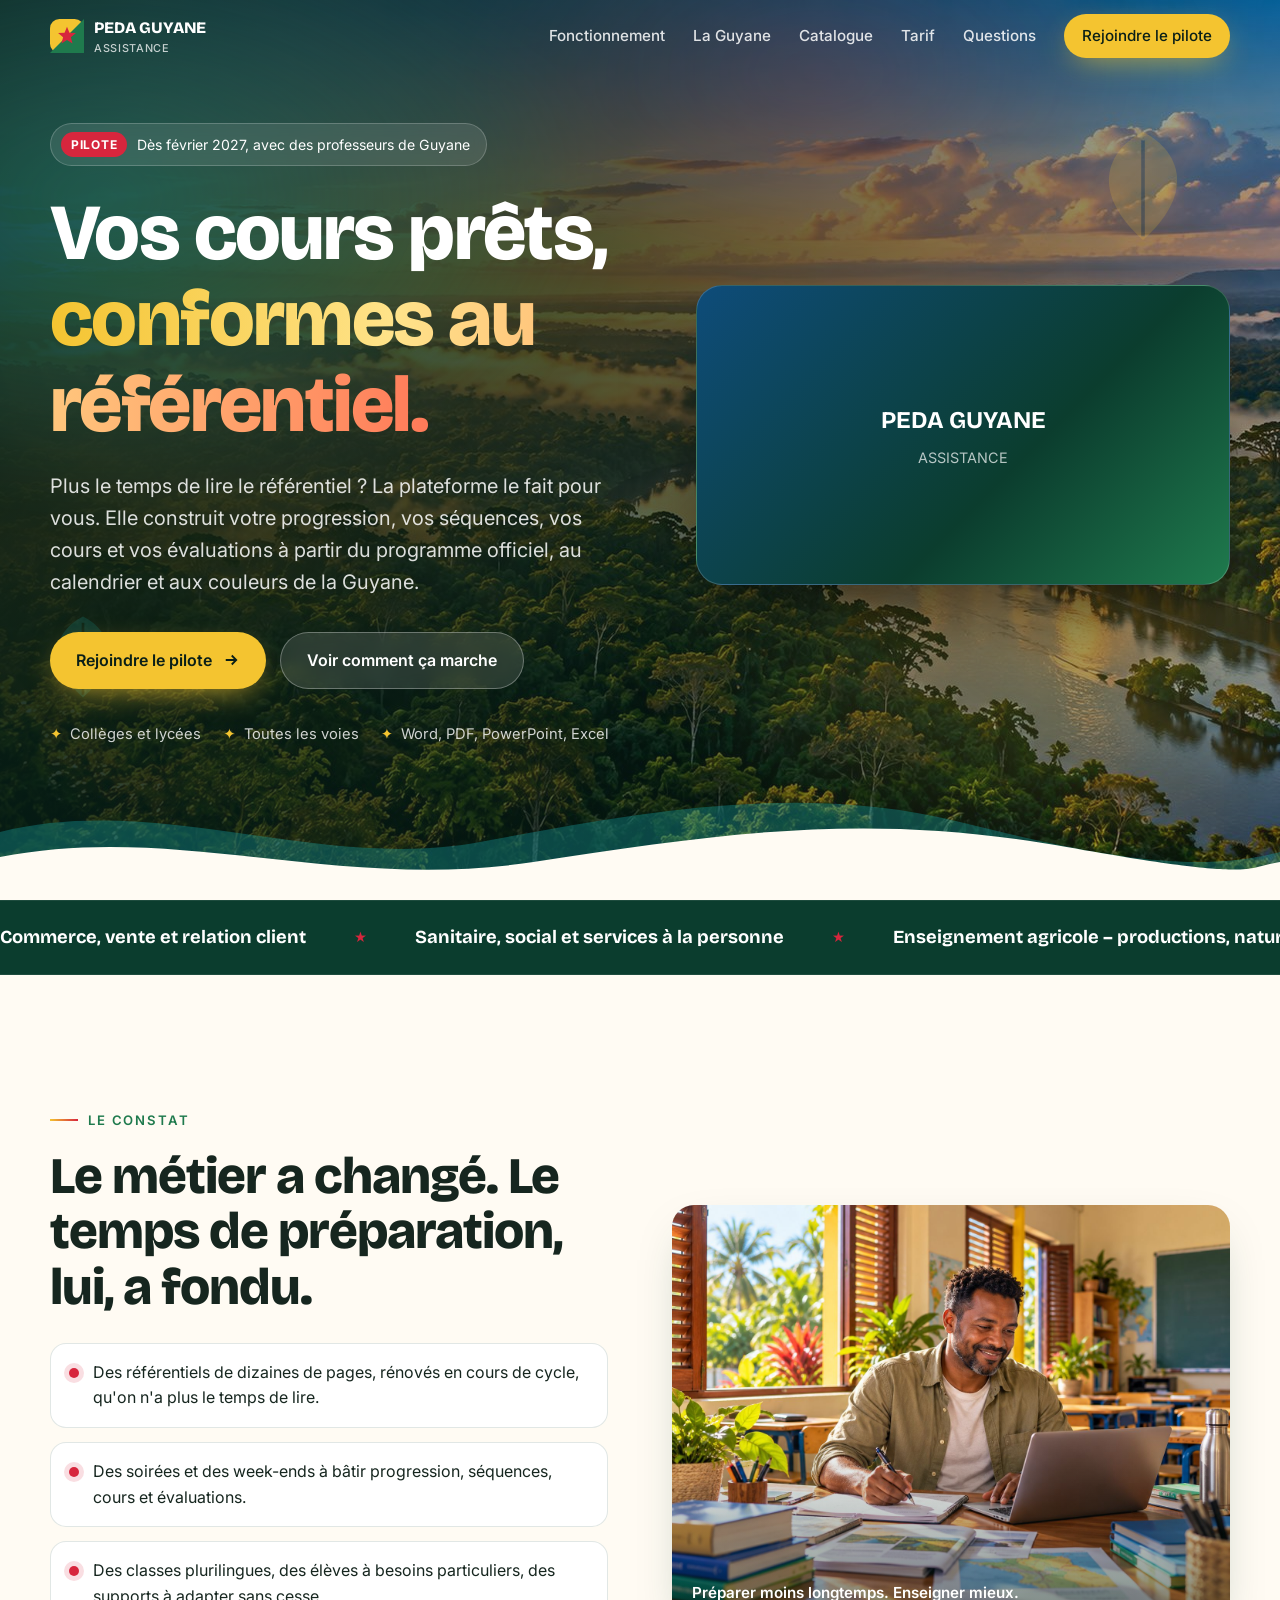
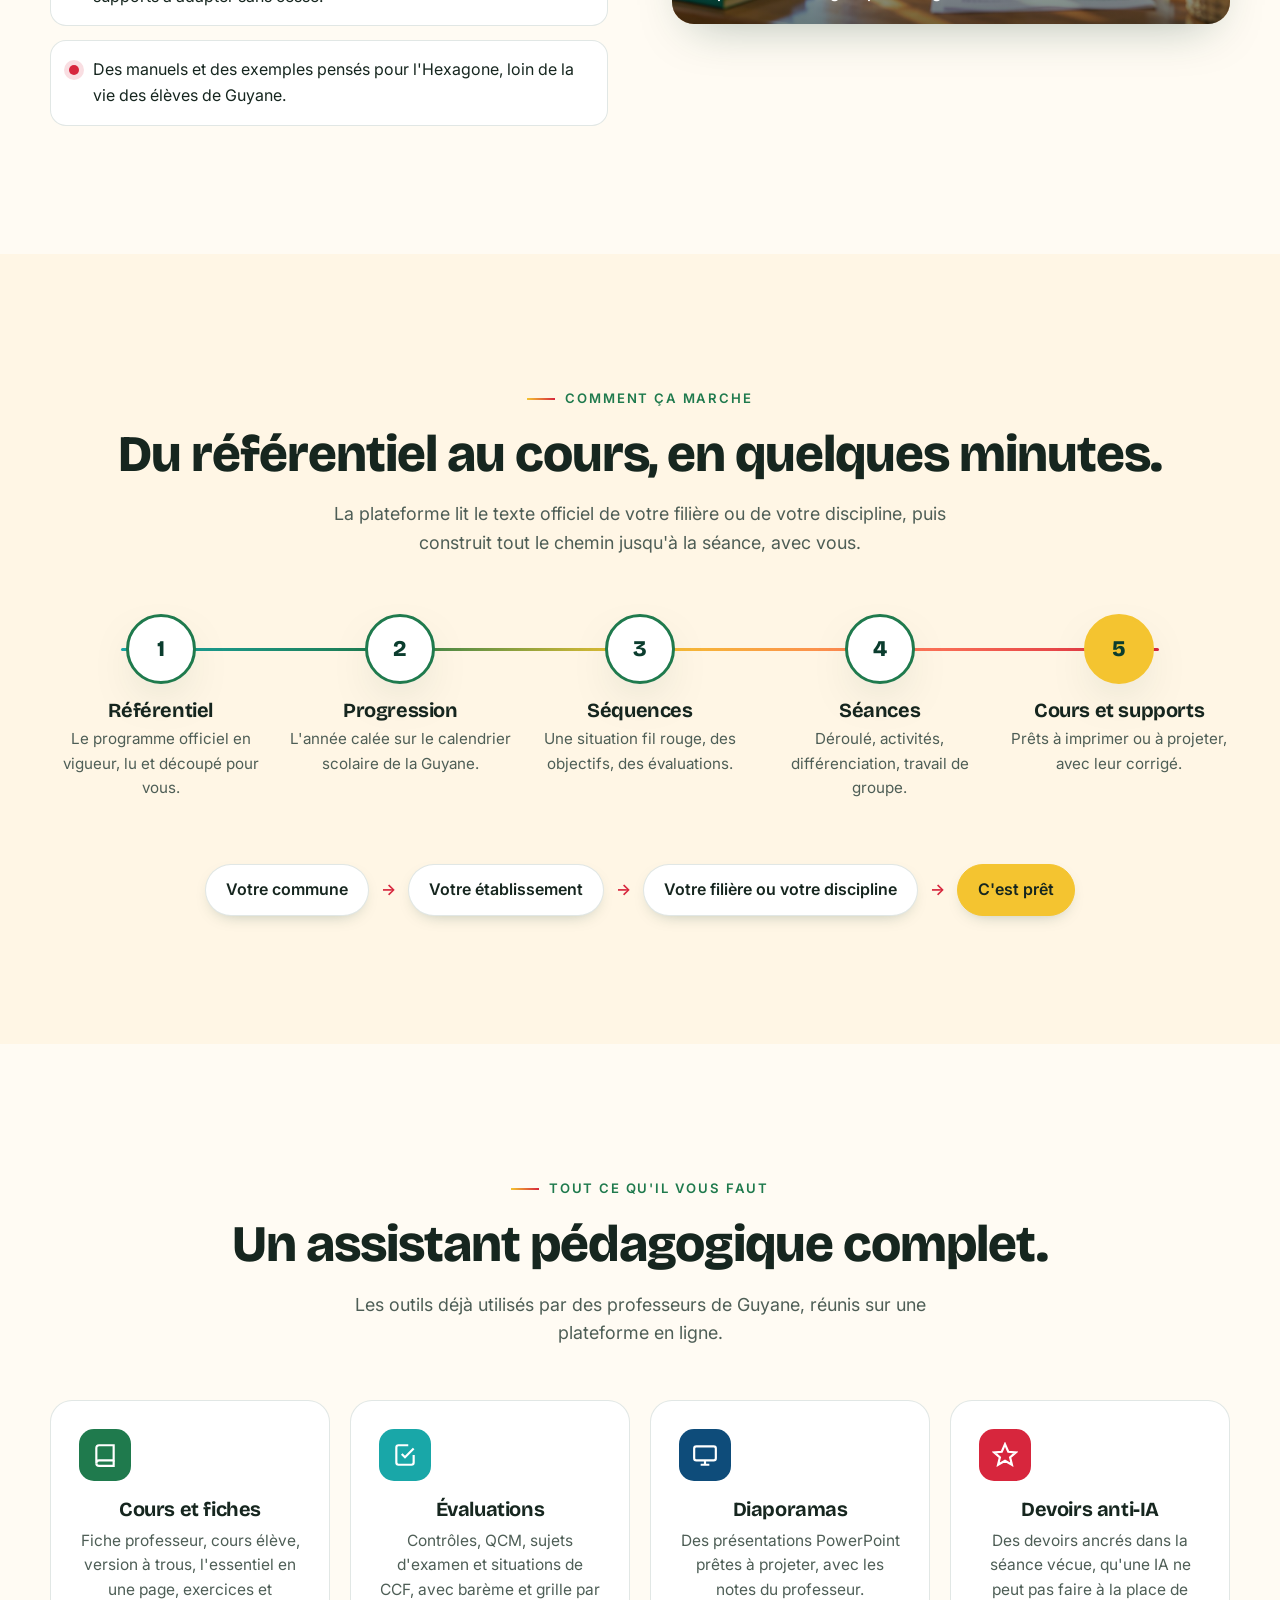
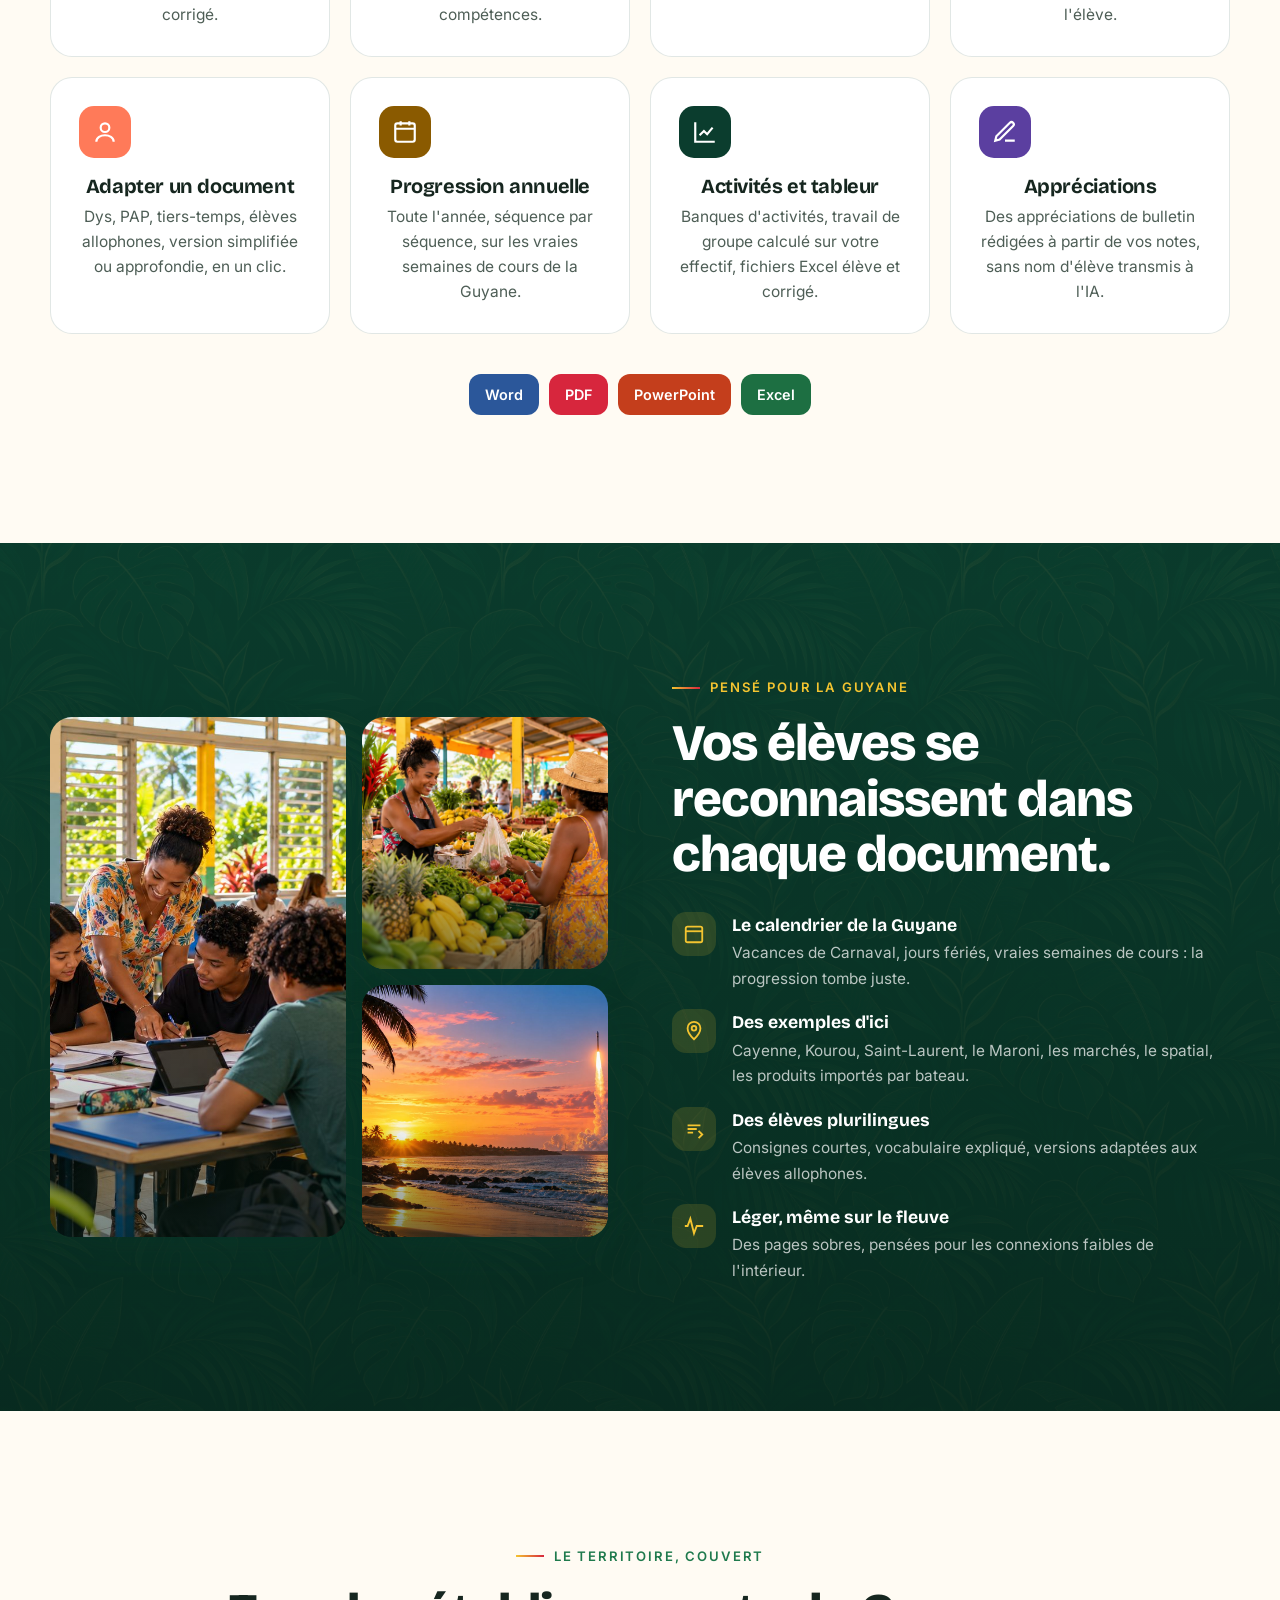
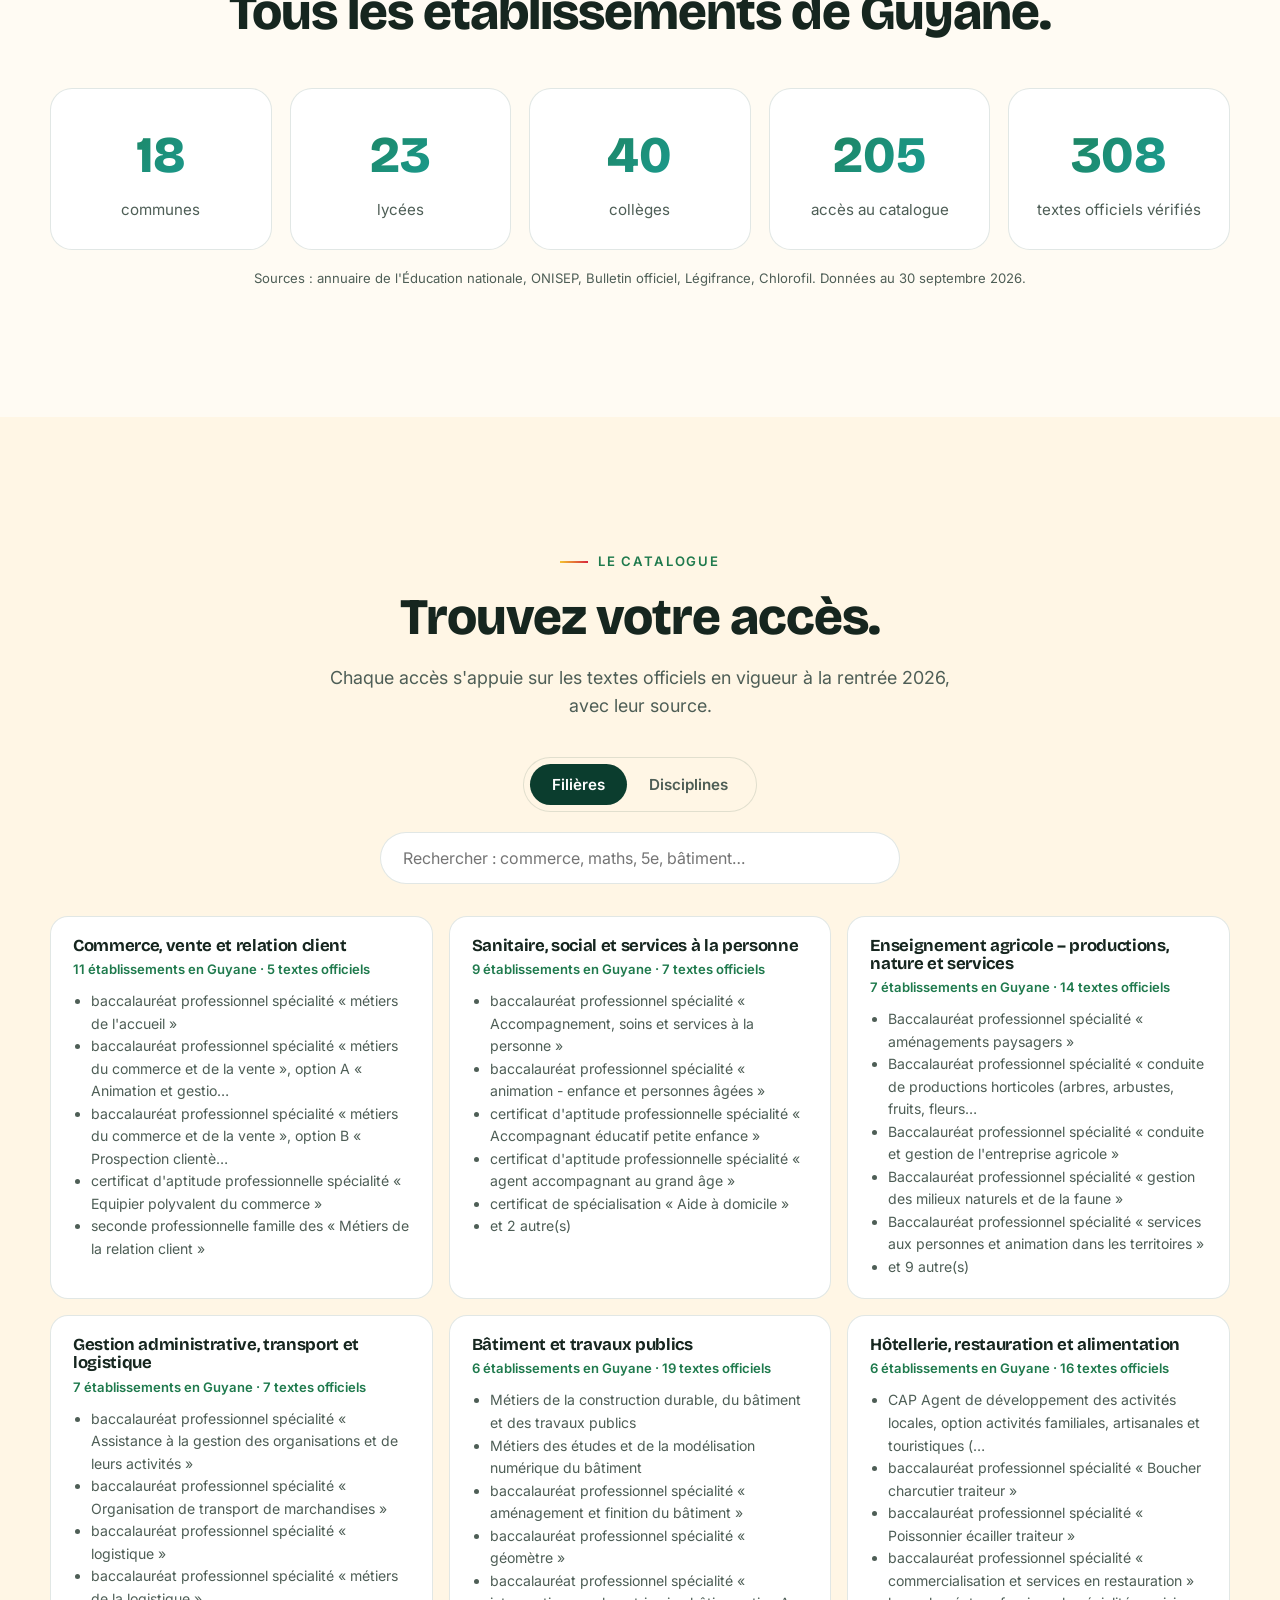
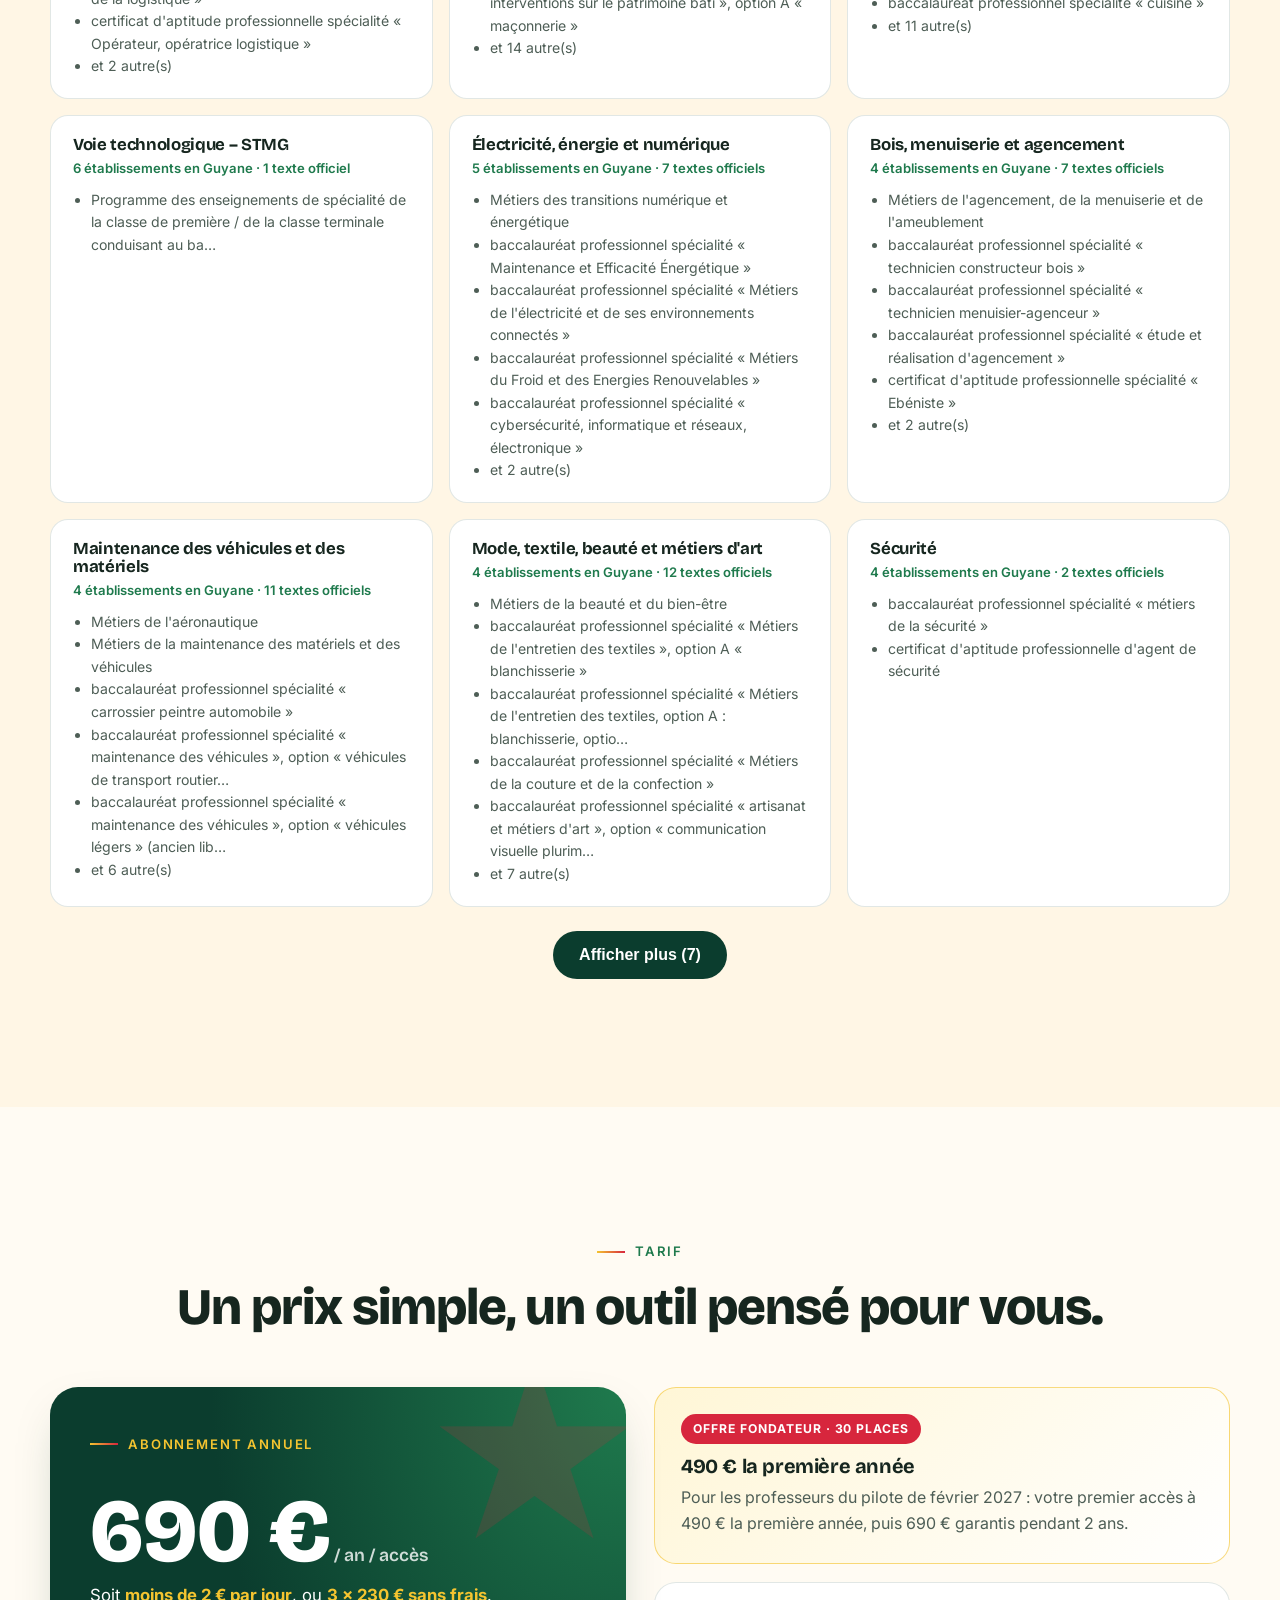
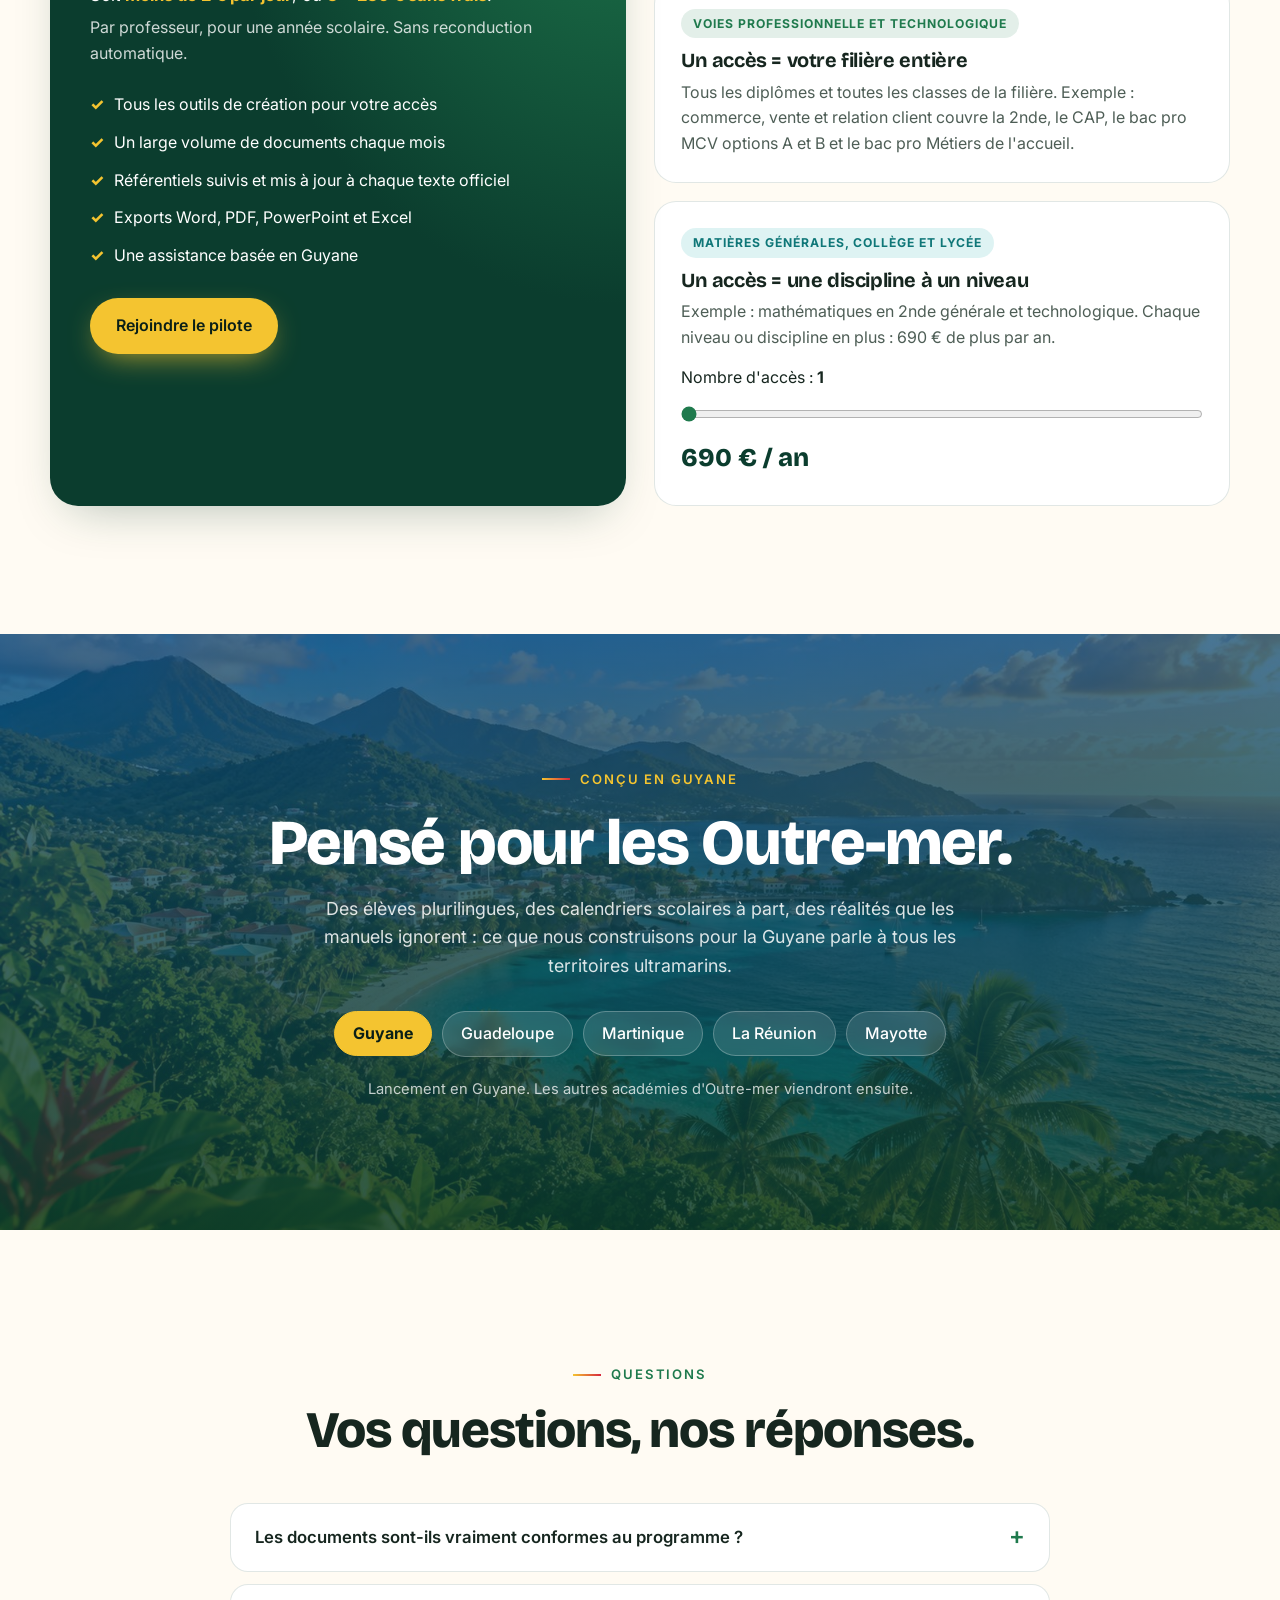
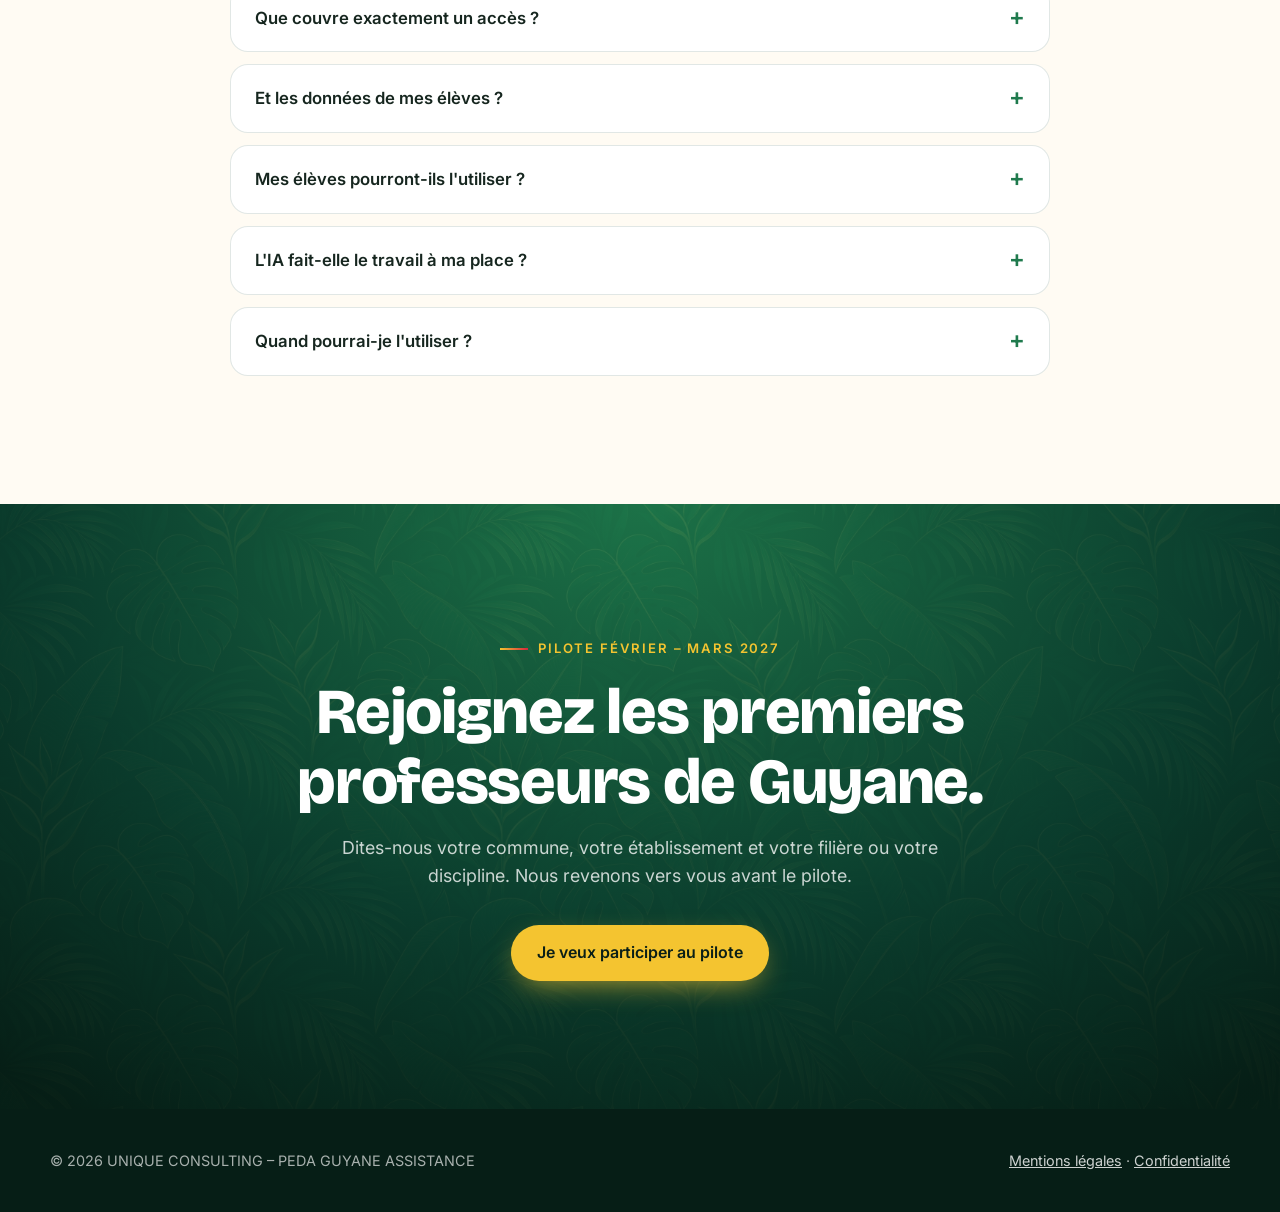
==== commit 7541d002: "Nouveaux prix : 690 €, 3 fois sans frais, offre fondateur" ====
--- a/index.html
+++ b/index.html
@@ -194,6 +194,10 @@
 .regle{background:#fff;border:1px solid var(--bord);border-radius:22px;padding:26px}
 .regle .tag{display:inline-block;font-size:.76rem;font-weight:700;letter-spacing:.08em;text-transform:uppercase;padding:5px 12px;border-radius:999px;margin-bottom:12px}
 .regle p{color:var(--doux);margin-top:8px}
+.prix-jour{font-size:1.05rem;margin-bottom:6px}
+.prix-jour b{color:var(--or)}
+.regle.fondateur{background:linear-gradient(135deg,#FFF6D6,#FFFFFF);border-color:rgba(244,196,48,.6)}
+.regle.fondateur .tag{background:var(--etoile);color:#fff}
 .calcul{display:flex;align-items:center;gap:16px;flex-wrap:wrap;margin-top:14px}
 .calcul input{width:100%;accent-color:var(--canopee)}
 .calcul output{font-family:var(--titre);font-size:1.6rem;font-weight:800;color:var(--foret)}
@@ -408,8 +412,9 @@
     <div class="tarif">
       <div class="prix-carte revele" style="text-align:left">
         <span class="surtitre" style="color:var(--or)">Abonnement annuel</span>
-        <div class="prix"><span data-prix>700</span> €<small> / an / accès</small></div>
-        <p style="opacity:.8">Par professeur, pour une année scolaire.</p>
+        <div class="prix"><span data-prix>690</span> €<small> / an / accès</small></div>
+        <p class="prix-jour">Soit <b>moins de 2 € par jour</b>, ou <b>3 × <span data-tiers>230</span> € sans frais</b>.</p>
+        <p style="opacity:.8">Par professeur, pour une année scolaire. Sans reconduction automatique.</p>
         <ul class="inclus">
           <li>Tous les outils de création pour votre accès</li>
           <li>Un large volume de documents chaque mois</li>
@@ -420,6 +425,11 @@
         <a class="btn btn-or" href="#pilote">Rejoindre le pilote</a>
       </div>
       <div class="regles revele retard-2" style="text-align:left">
+        <div class="regle fondateur">
+          <span class="tag">Offre fondateur · 30 places</span>
+          <h3>490 € la première année</h3>
+          <p>Pour les professeurs du pilote de février 2027 : votre premier accès à 490 € la première année, puis 690 € garantis pendant 2 ans.</p>
+        </div>
         <div class="regle">
           <span class="tag" style="background:rgba(31,122,77,.12);color:var(--canopee)">Voies professionnelle et technologique</span>
           <h3>Un accès = votre filière entière</h3>
@@ -428,11 +438,11 @@
         <div class="regle">
           <span class="tag" style="background:rgba(25,167,168,.14);color:#0F7778">Matières générales, collège et lycée</span>
           <h3>Un accès = une discipline à un niveau</h3>
-          <p>Exemple : mathématiques en 2nde générale et technologique. Chaque niveau ou discipline en plus : <span data-prix>700</span> € de plus par an.</p>
+          <p>Exemple : mathématiques en 2nde générale et technologique. Chaque niveau ou discipline en plus : <span data-prix>690</span> € de plus par an.</p>
           <div class="calcul">
             <label for="nb-acces" style="flex:1 1 100%">Nombre d'accès : <b id="nb-affiche">1</b></label>
             <input id="nb-acces" type="range" min="1" max="4" value="1">
-            <output id="total" for="nb-acces">700 € / an</output>
+            <output id="total" for="nb-acces">690 € / an</output>
           </div>
         </div>
       </div>
@@ -460,7 +470,7 @@
     </div>
     <div class="faq">
       <details class="revele"><summary>Les documents sont-ils vraiment conformes au programme ?</summary><p>Chaque accès s'appuie sur les textes officiels en vigueur (Bulletin officiel, Légifrance, éduscol, Chlorofil), avec leur source et leur date de vérification. Une veille suit les nouveaux textes et les rénovations de diplômes. Vous restez le pédagogue : vous relisez, vous ajustez, vous décidez.</p></details>
-      <details class="revele"><summary>Que couvre exactement un accès ?</summary><p>En voie professionnelle et technologique, un accès couvre toute votre filière : tous ses diplômes et toutes ses classes. En matière générale, au collège comme au lycée, un accès couvre une discipline à un niveau, par exemple le français en 4e. Chaque accès coûte 700 € par an.</p></details>
+      <details class="revele"><summary>Que couvre exactement un accès ?</summary><p>En voie professionnelle et technologique, un accès couvre toute votre filière : tous ses diplômes et toutes ses classes. En matière générale, au collège comme au lycée, un accès couvre une discipline à un niveau, par exemple le français en 4e. Chaque accès coûte 690 € par an, payables en une fois ou en 3 fois sans frais. Les professeurs du pilote bénéficient de l'offre fondateur : 490 € la première année.</p></details>
       <details class="revele"><summary>Et les données de mes élèves ?</summary><p>La plateforme est réservée aux professeurs. Aucune donnée d'élève n'est demandée, et aucun nom, aucune adresse ni aucune information personnelle n'est transmise à l'IA. Les données seront hébergées dans l'Union européenne.</p></details>
       <details class="revele"><summary>Mes élèves pourront-ils l'utiliser ?</summary><p>Pas pour le moment : la plateforme est un outil pour les professeurs. Un espace de révision pour les élèves pourra venir plus tard.</p></details>
       <details class="revele"><summary>L'IA fait-elle le travail à ma place ?</summary><p>Elle vous fait gagner le temps de préparation : lecture du référentiel, structure, premier jet des documents. La pédagogie reste la vôtre. Et pour vos élèves, elle propose justement des devoirs qu'une IA ne peut pas faire à leur place.</p></details>
@@ -492,7 +502,7 @@
 // Adresse de contact du pilote : à remplacer par l'adresse professionnelle définitive.
 const CONTACT = "thermidor.roussel@gmail.com";
 
-const P = window.PEDA || {chiffres:{}, filieres:[], disciplines:{}, prix:700};
+const P = window.PEDA || {chiffres:{}, filieres:[], disciplines:{}, prix:690};
 const fmt = n => n.toLocaleString("fr-FR");
 
 // Navigation : fond au défilement
@@ -567,6 +577,7 @@
 
 // Tarif
 document.querySelectorAll("[data-prix]").forEach(el => el.textContent = fmt(P.prix));
+document.querySelectorAll("[data-tiers]").forEach(el => el.textContent = fmt(Math.round(P.prix / 3)));
 const curseur = document.getElementById("nb-acces");
 curseur.addEventListener("input", () => {
   document.getElementById("nb-affiche").textContent = curseur.value;
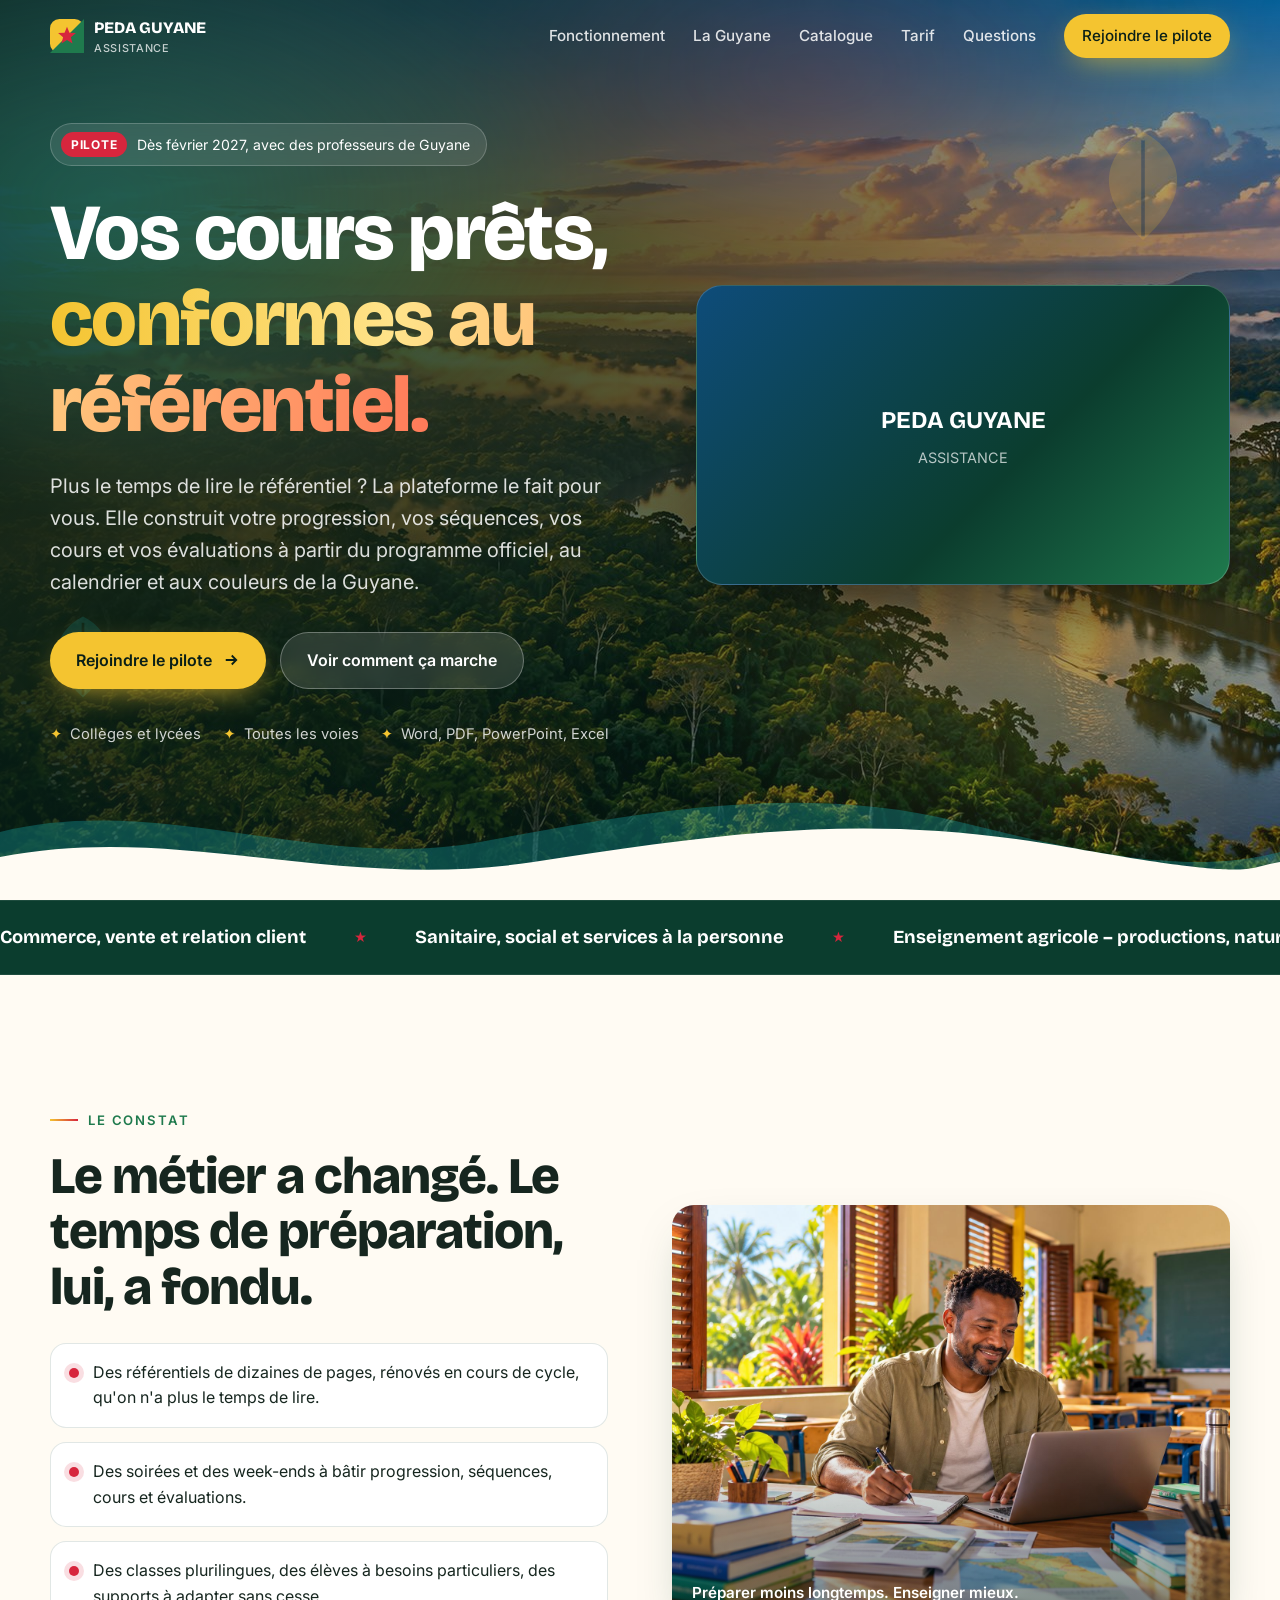
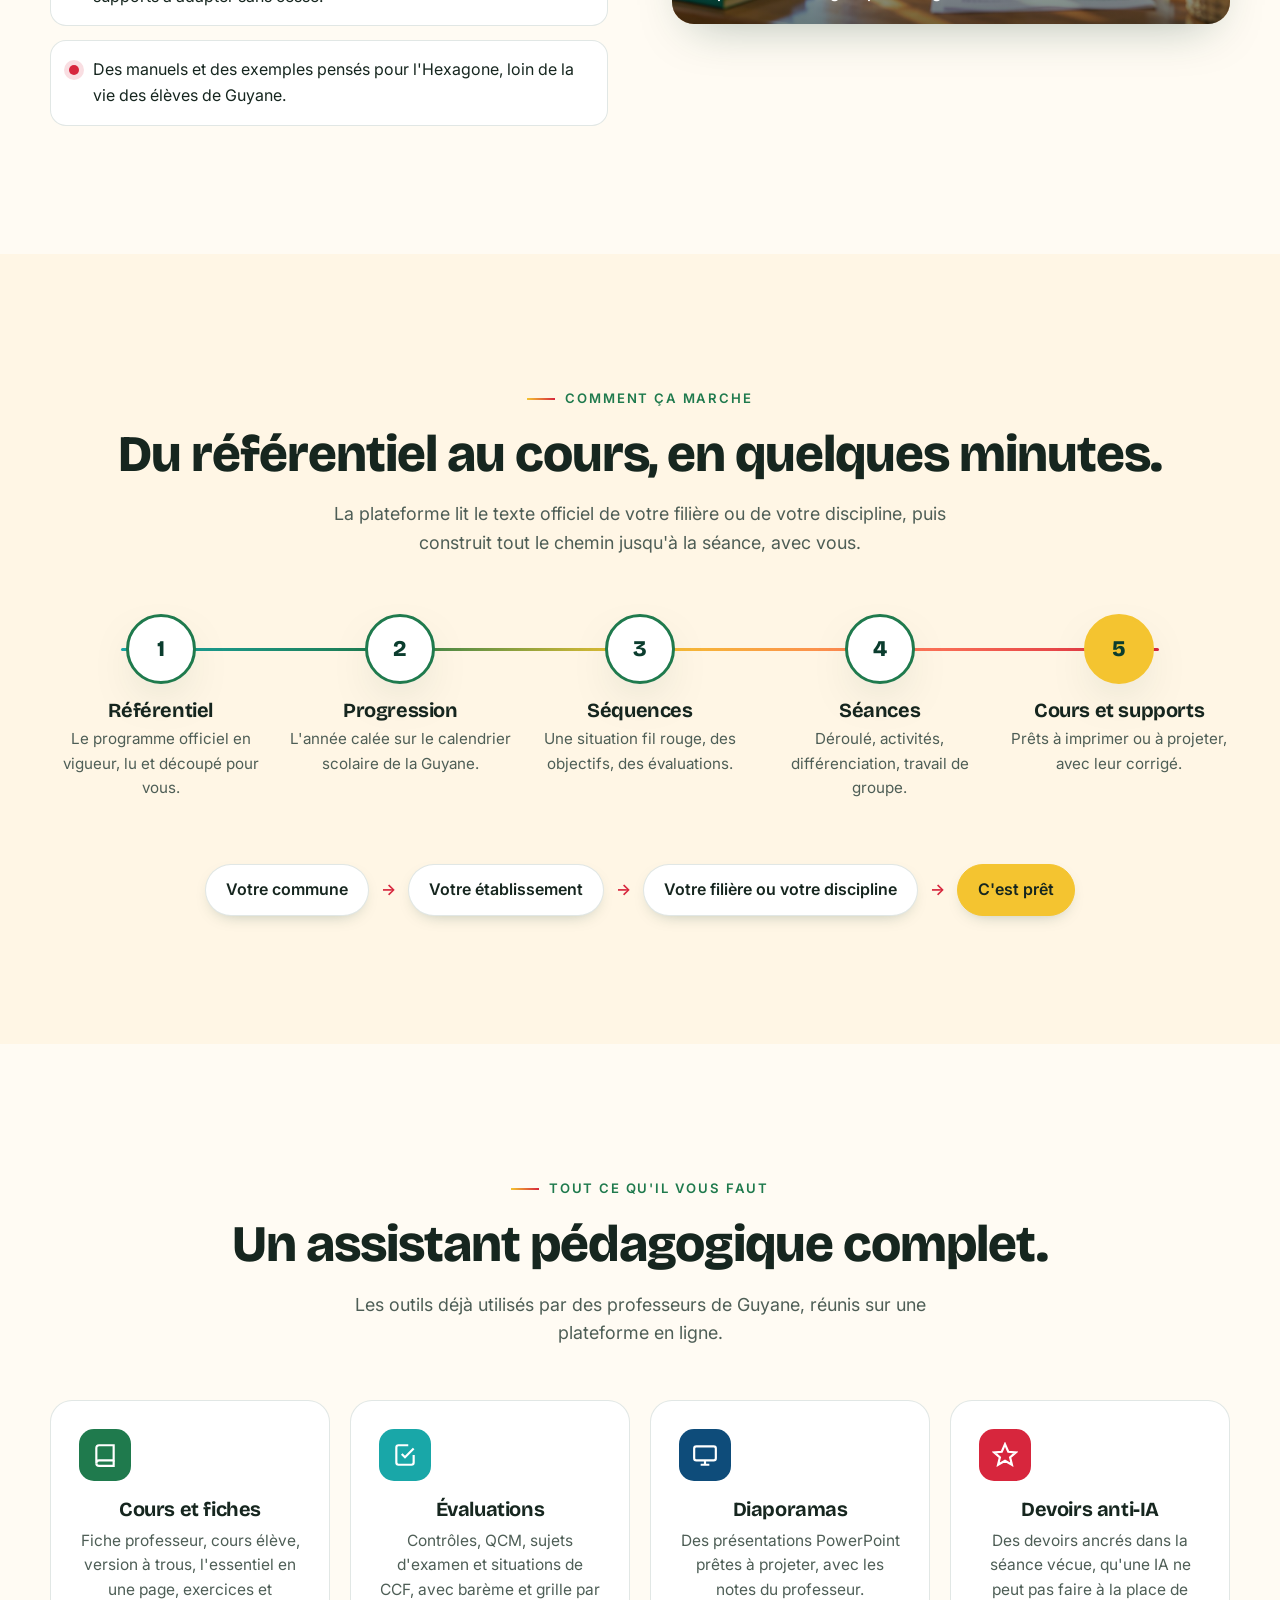
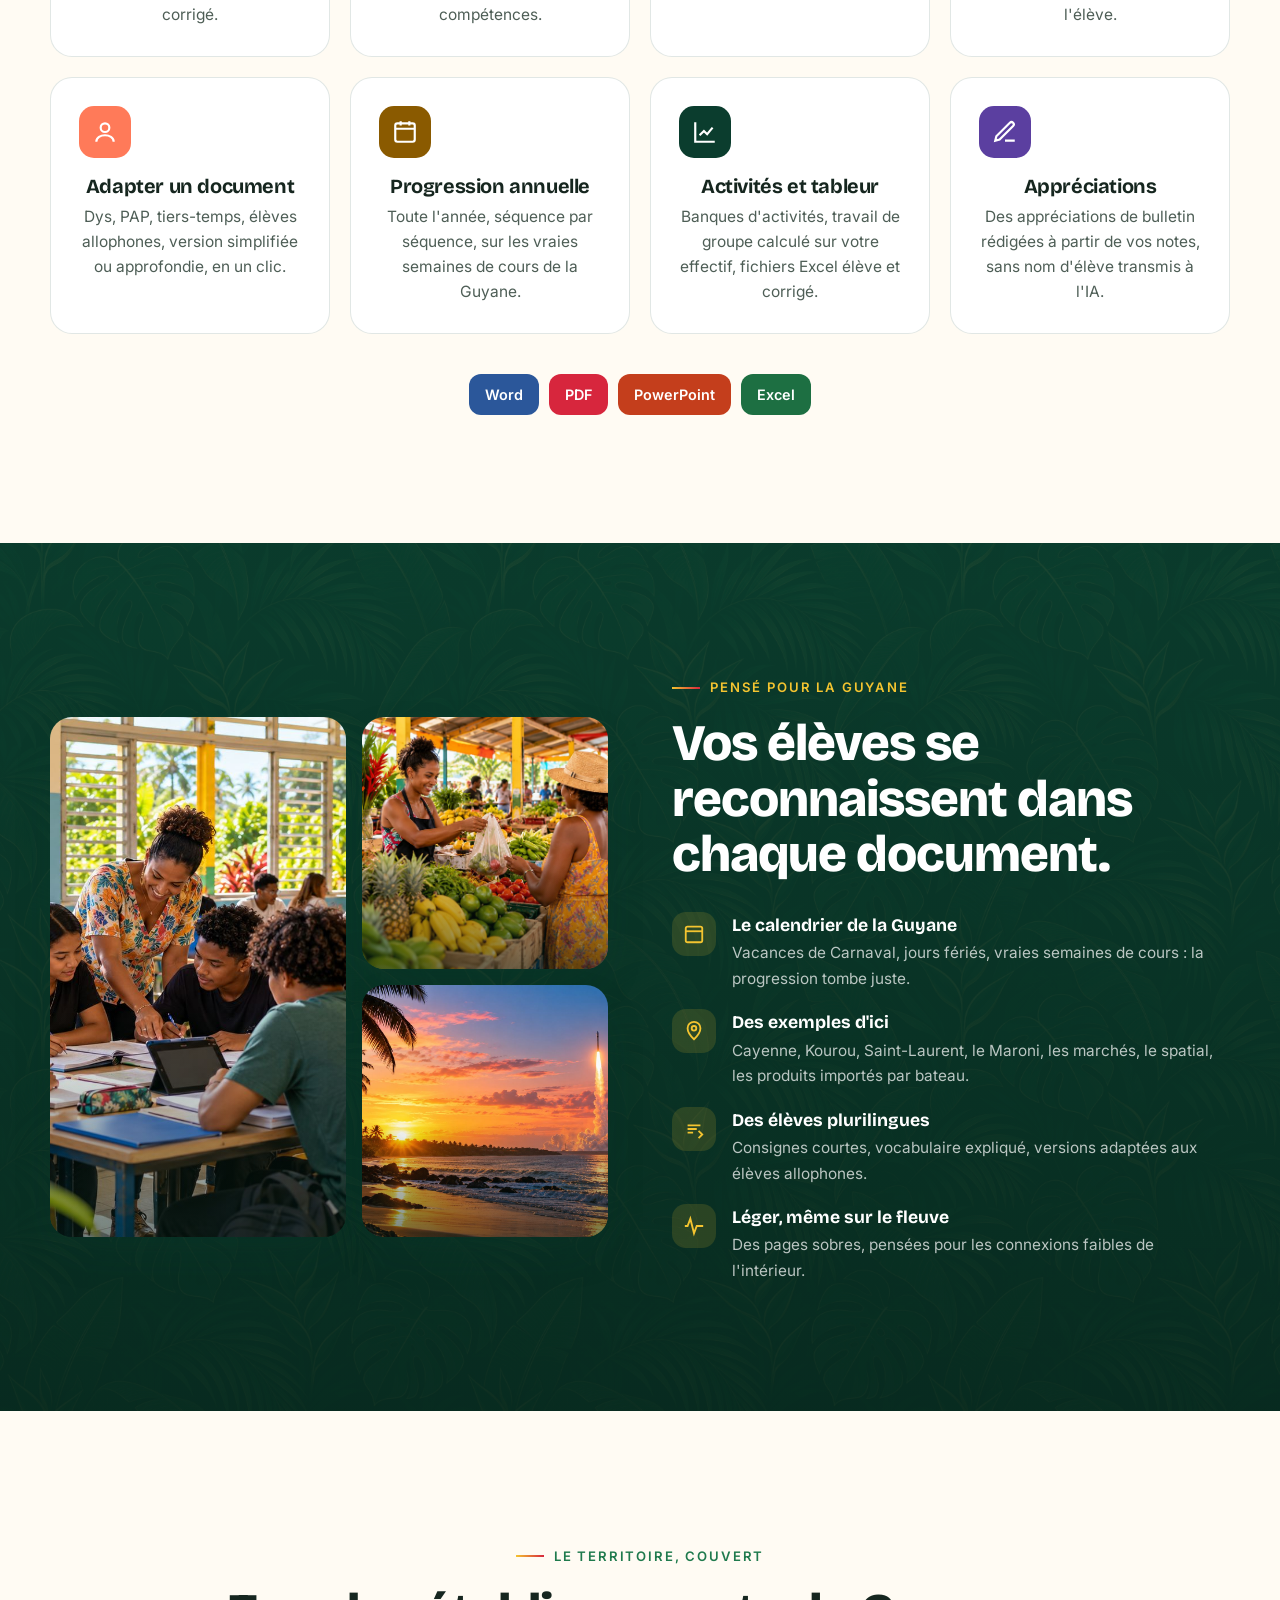
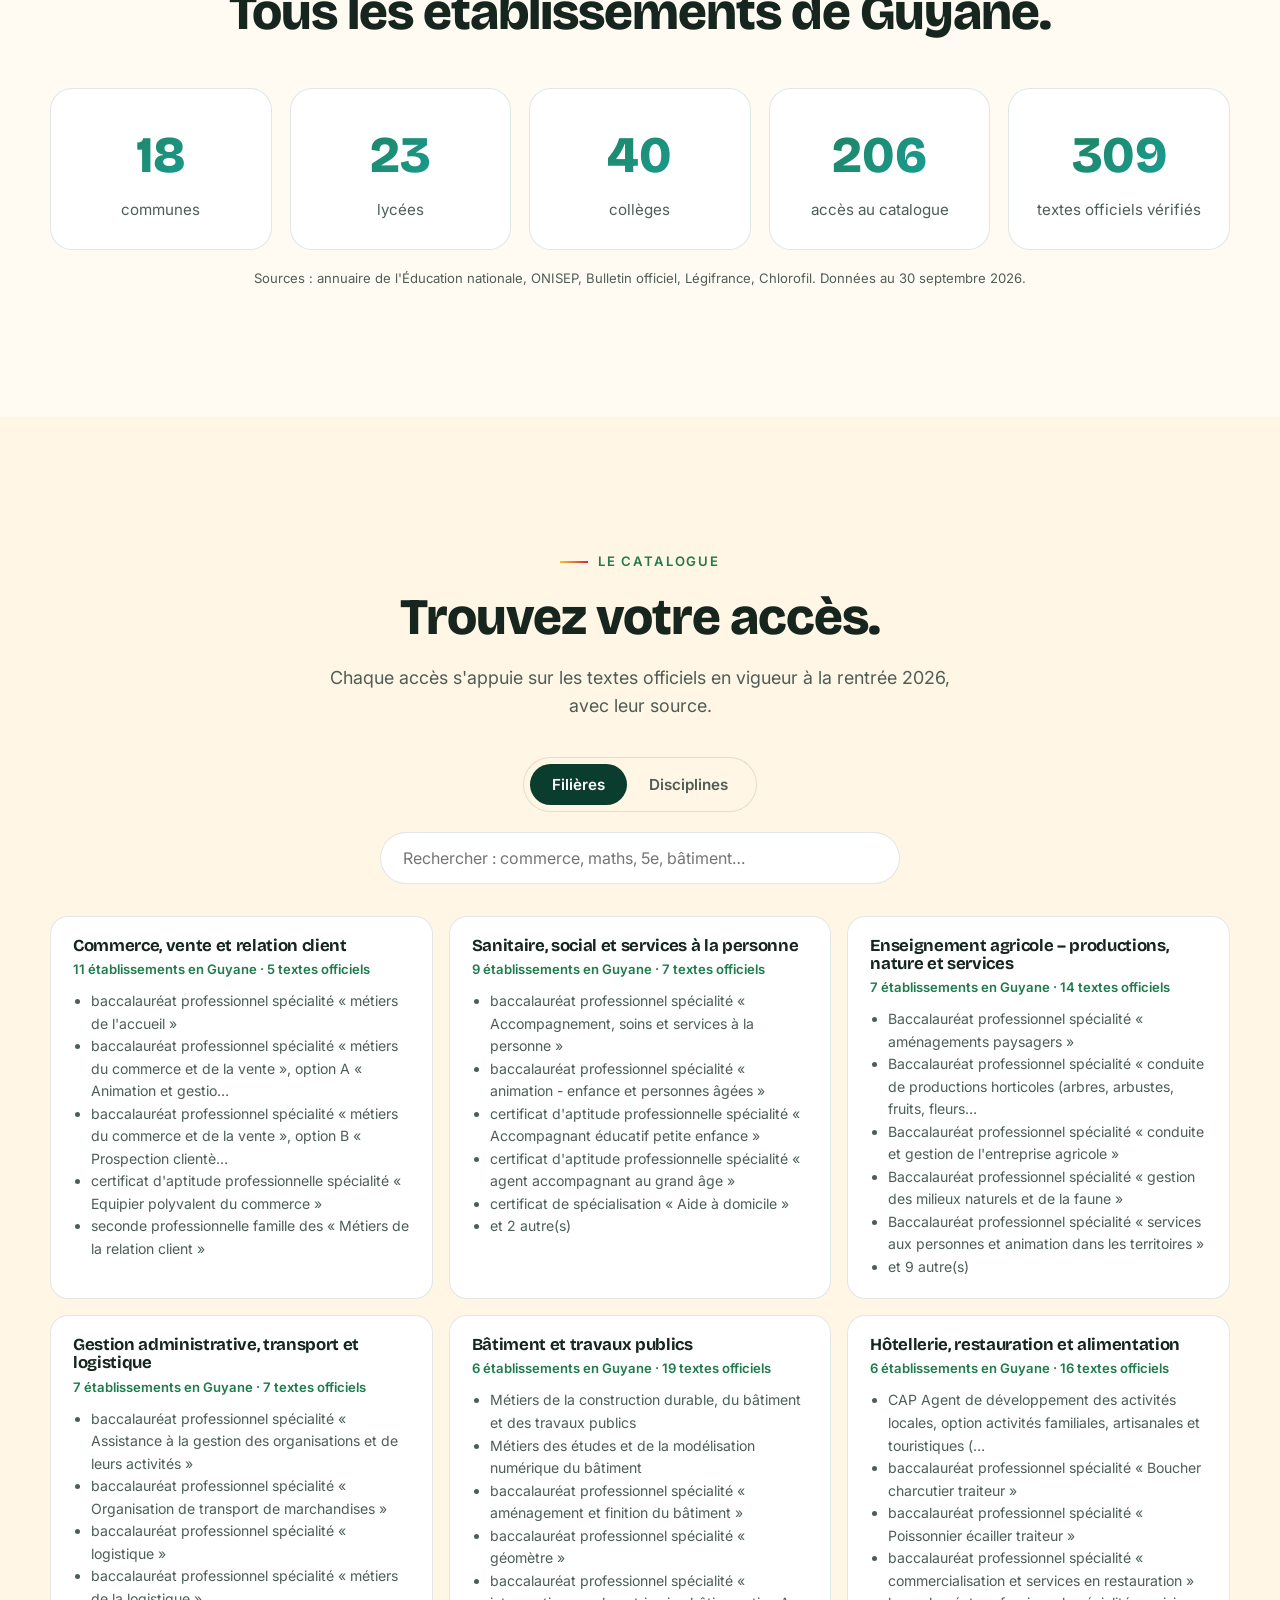
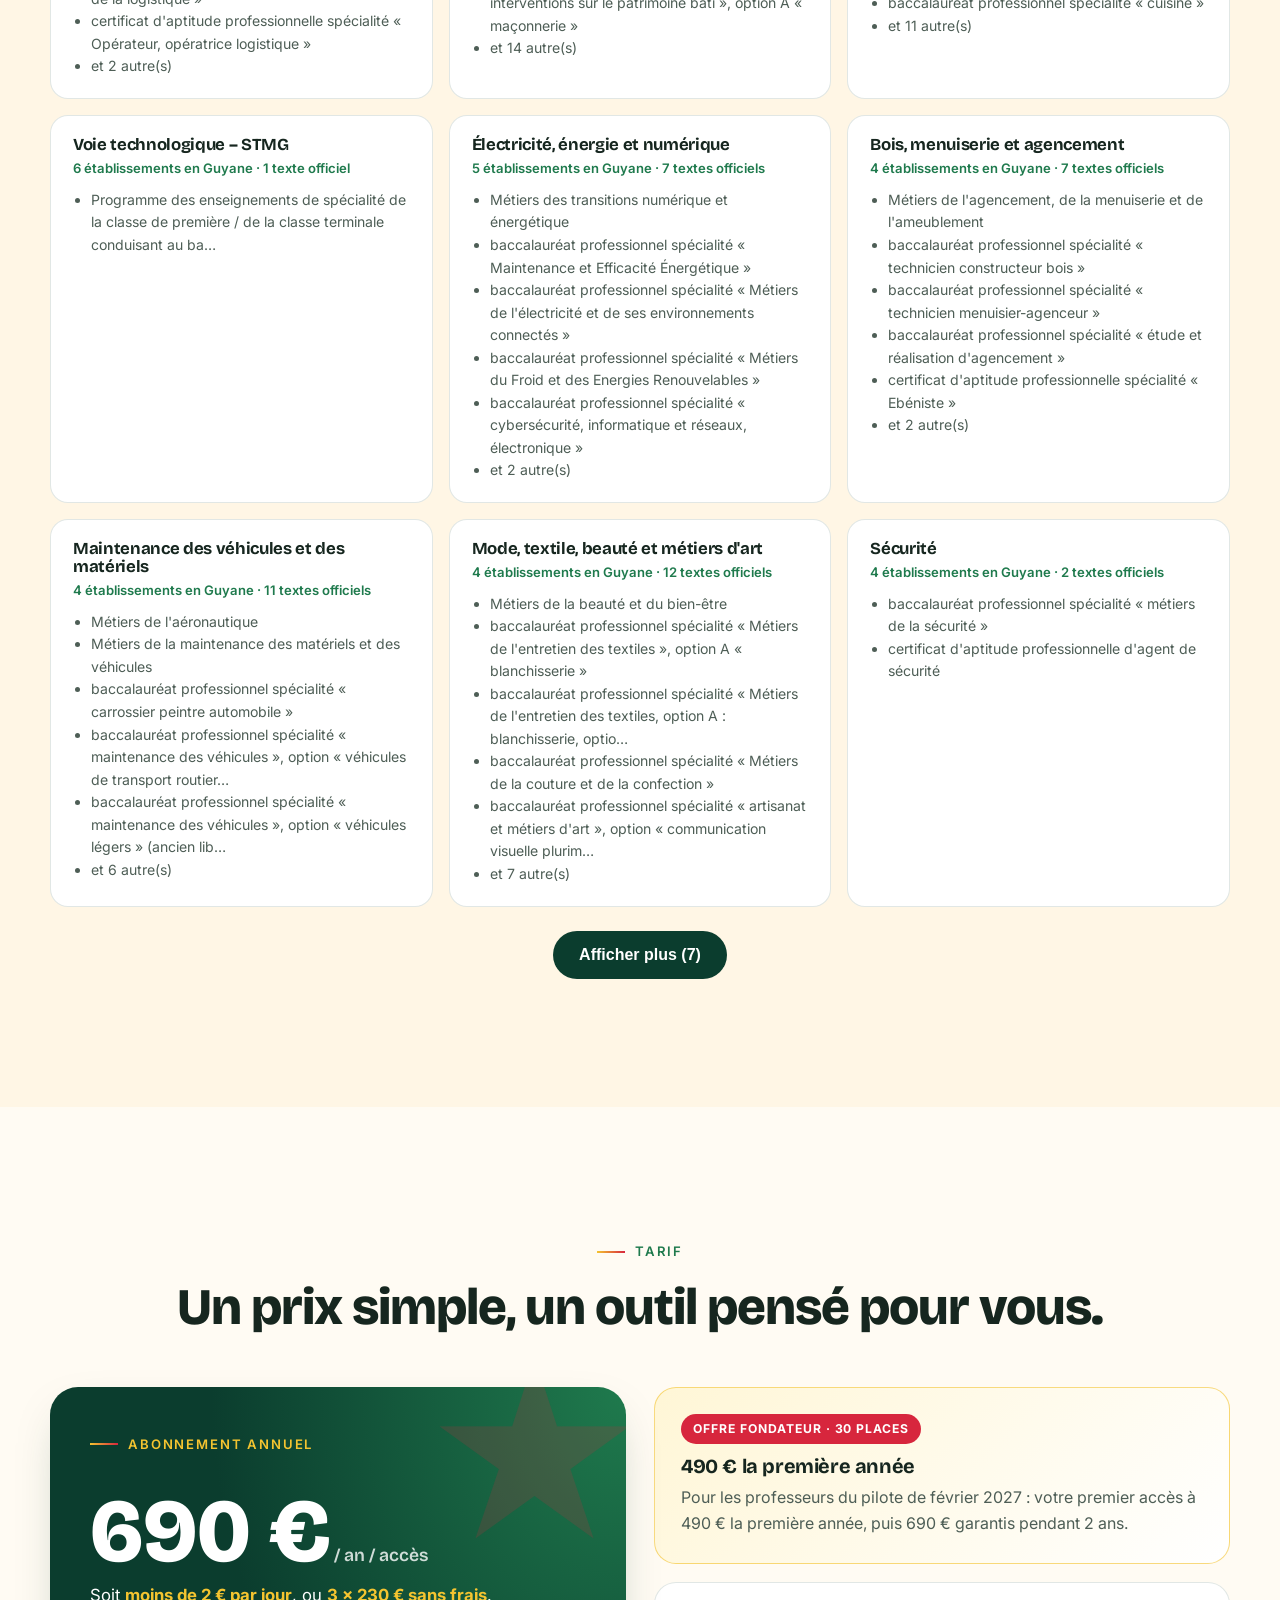
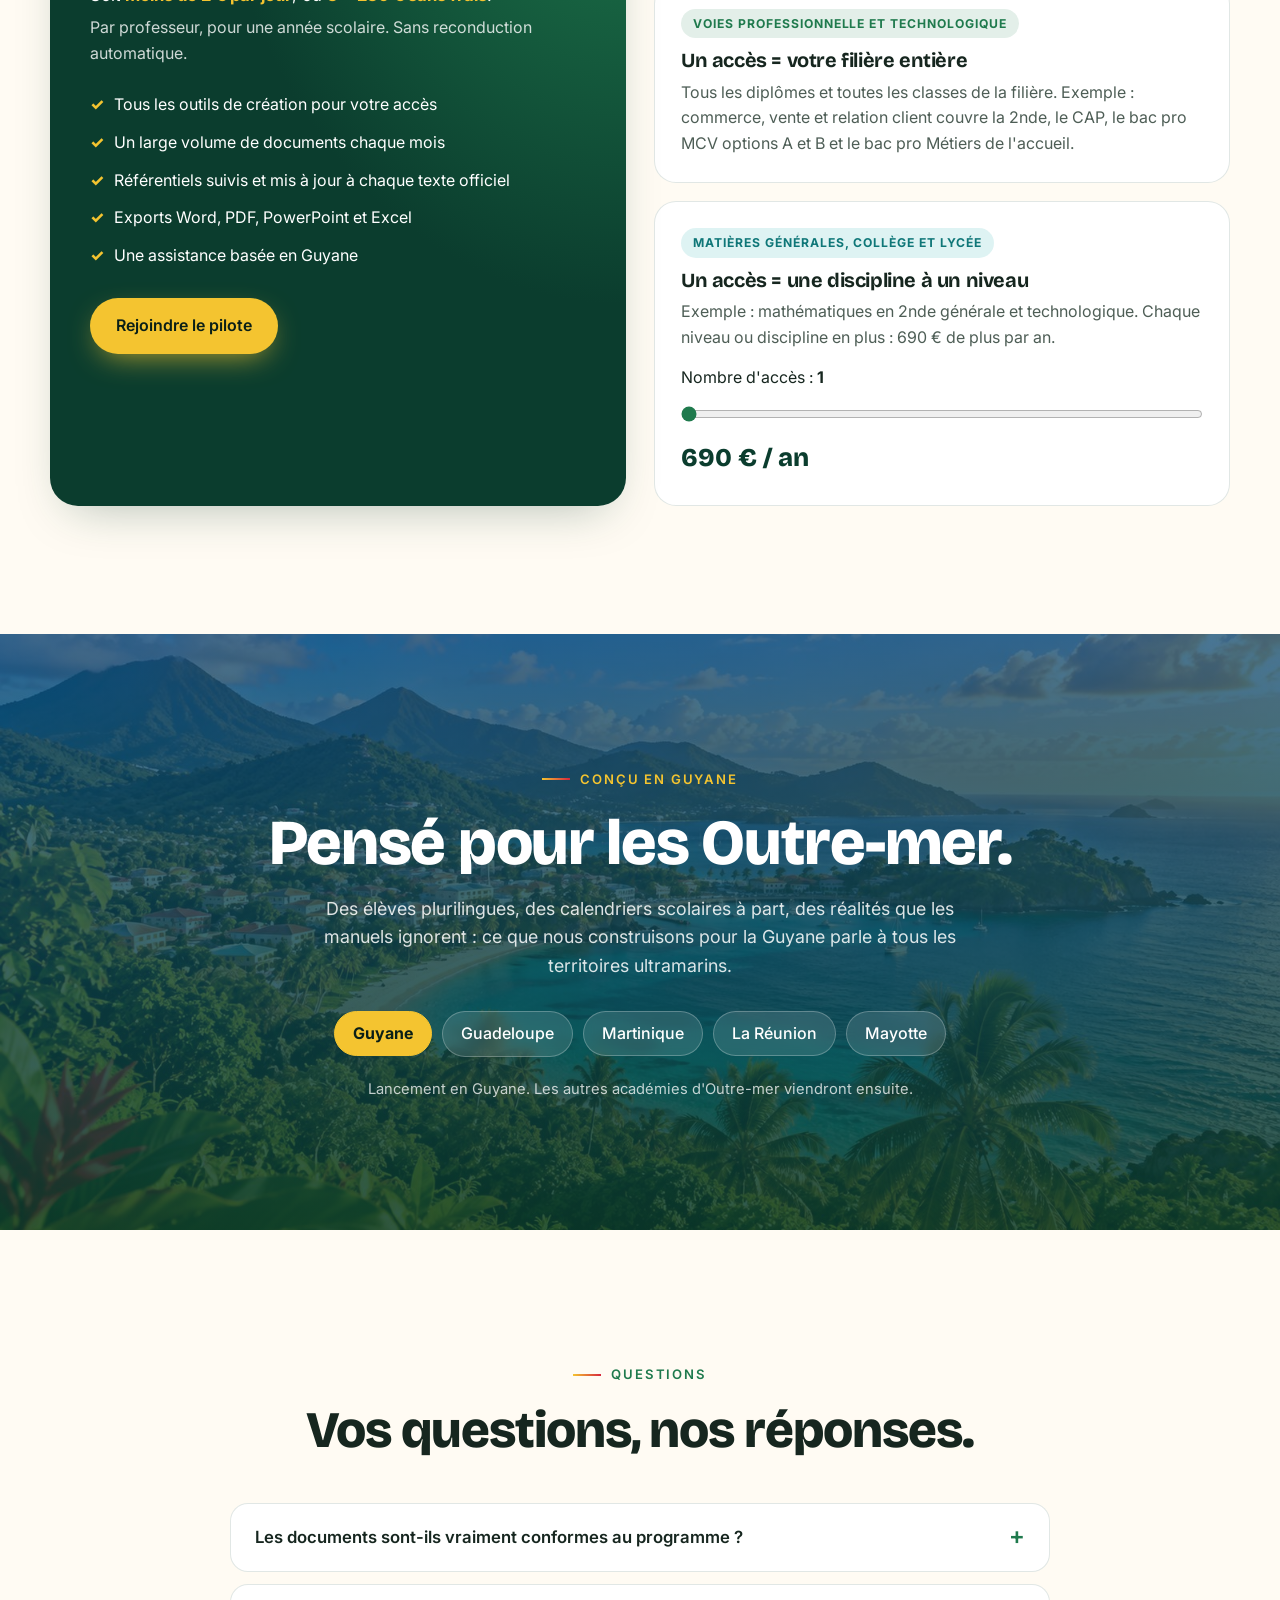
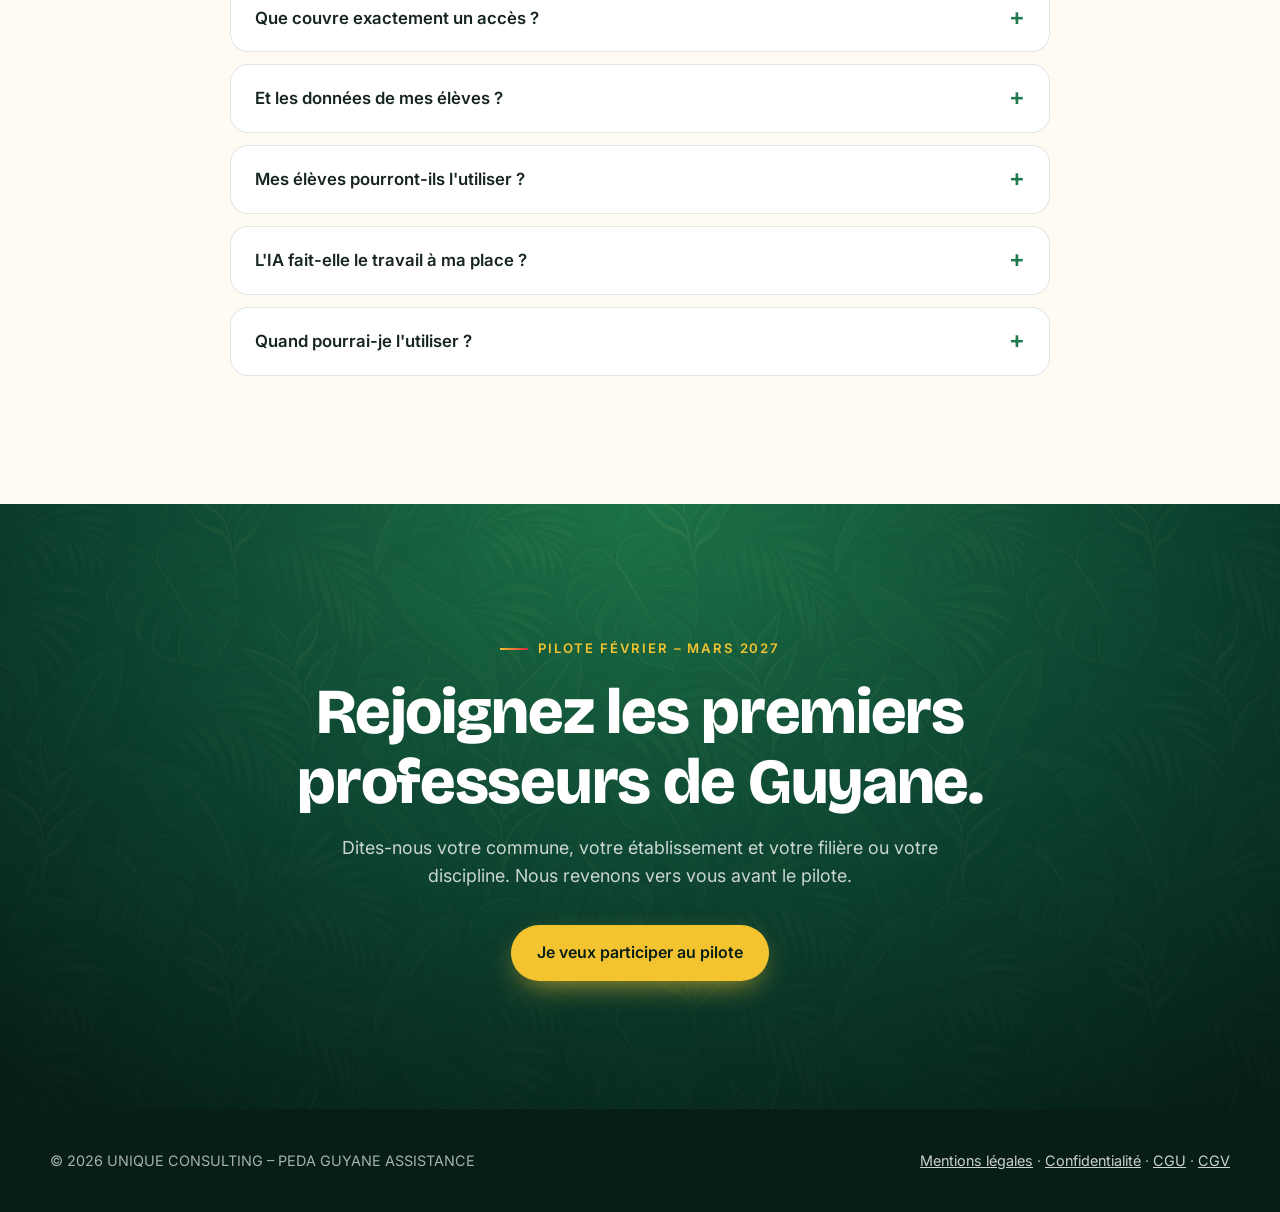
==== commit ecd851ab: "Pages légales, sans images sources" ====
--- a/index.html
+++ b/index.html
@@ -493,7 +493,7 @@
 <footer>
   <div class="conteneur">
     <span>© <span id="annee"></span> UNIQUE CONSULTING – PEDA GUYANE ASSISTANCE</span>
-    <span><a href="#">Mentions légales</a> · <a href="#">Confidentialité</a></span>
+    <span><a href="legal/mentions-legales.html">Mentions légales</a> · <a href="legal/confidentialite.html">Confidentialité</a> · <a href="legal/cgu.html">CGU</a> · <a href="legal/cgv.html">CGV</a></span>
   </div>
 </footer>
 
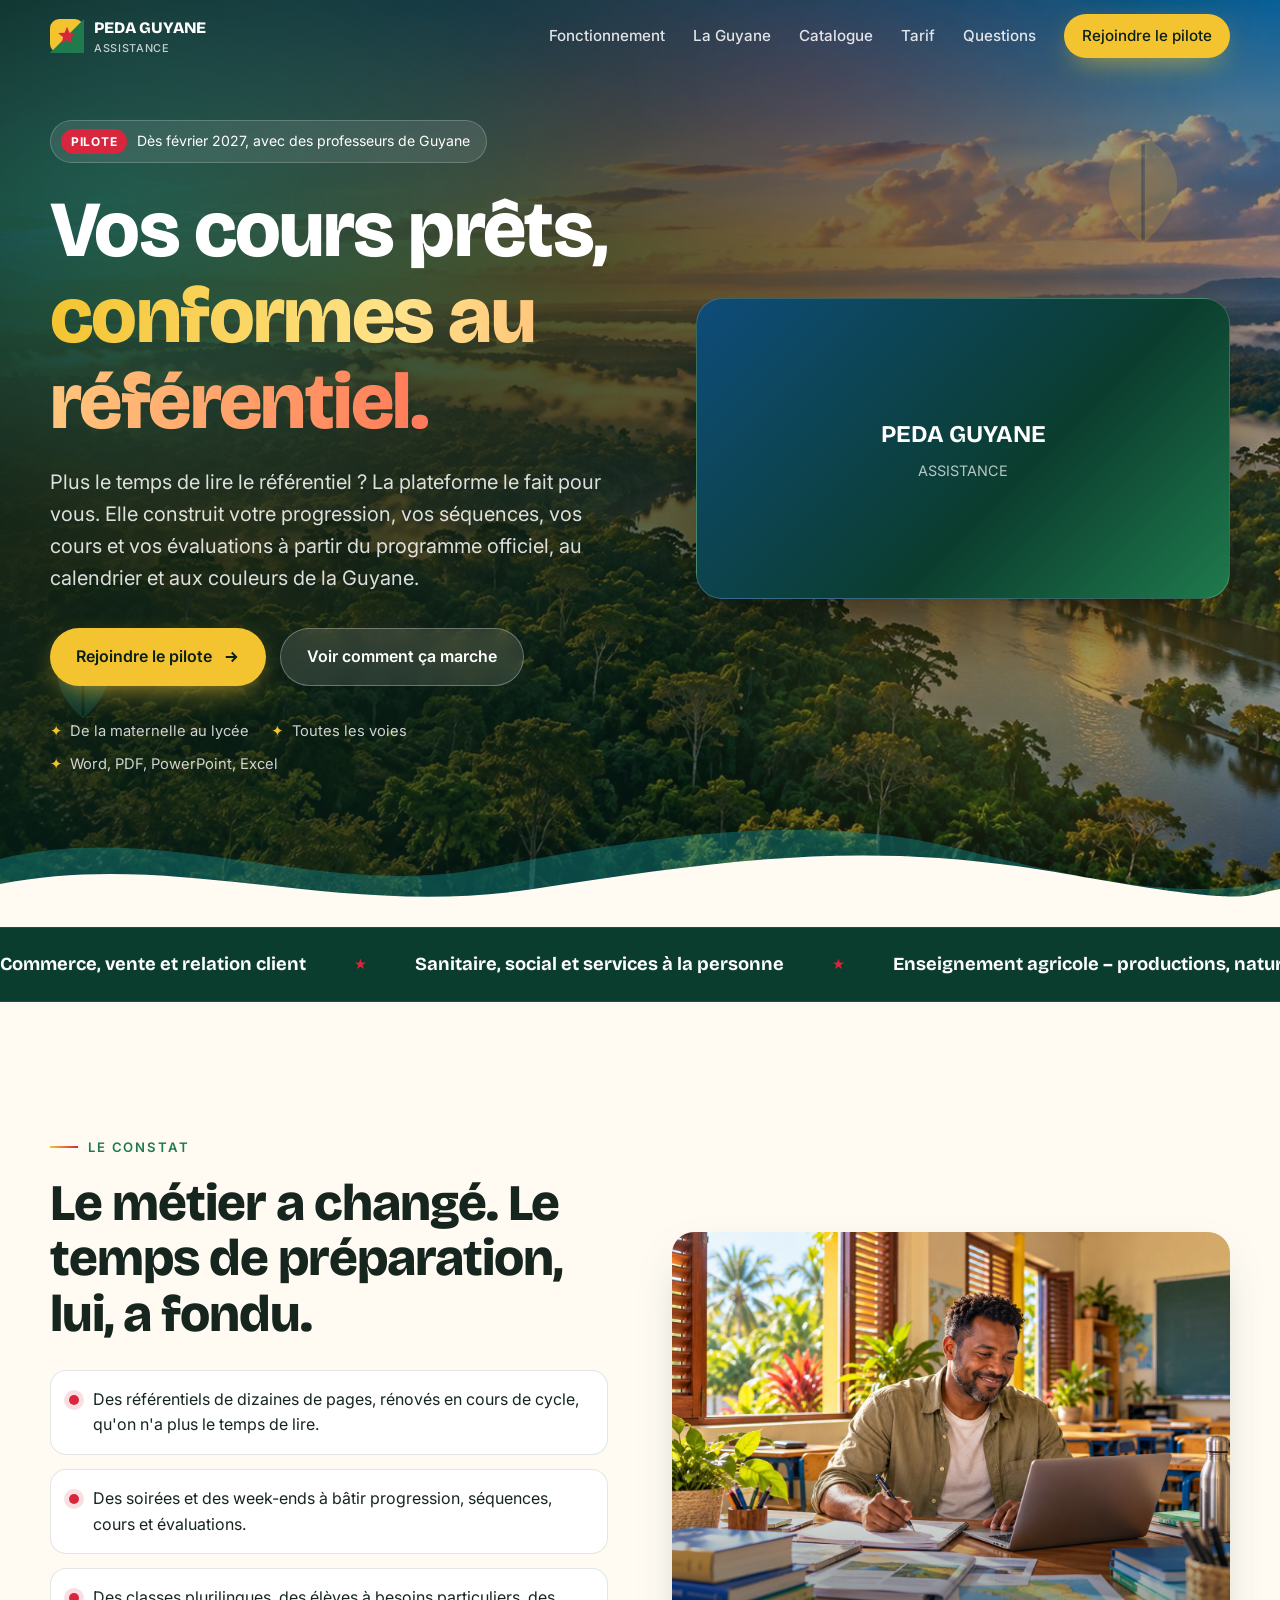
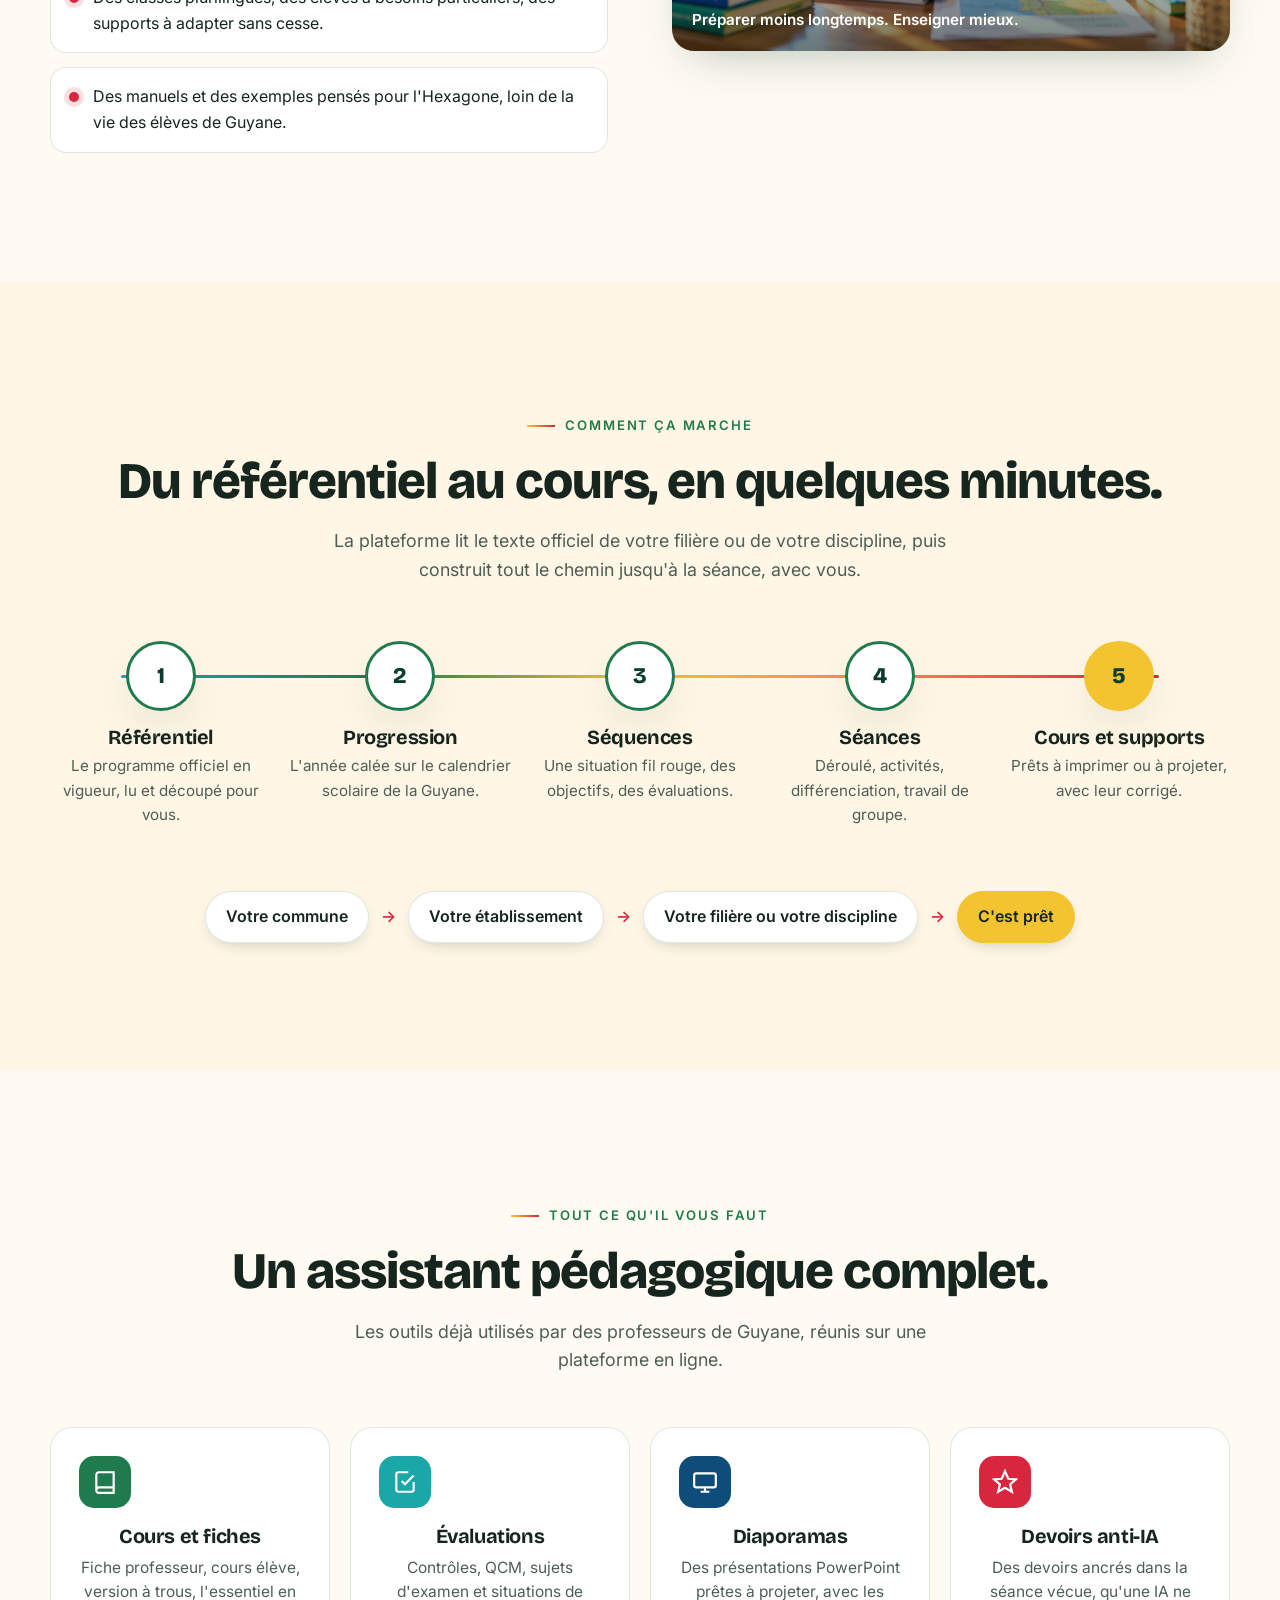
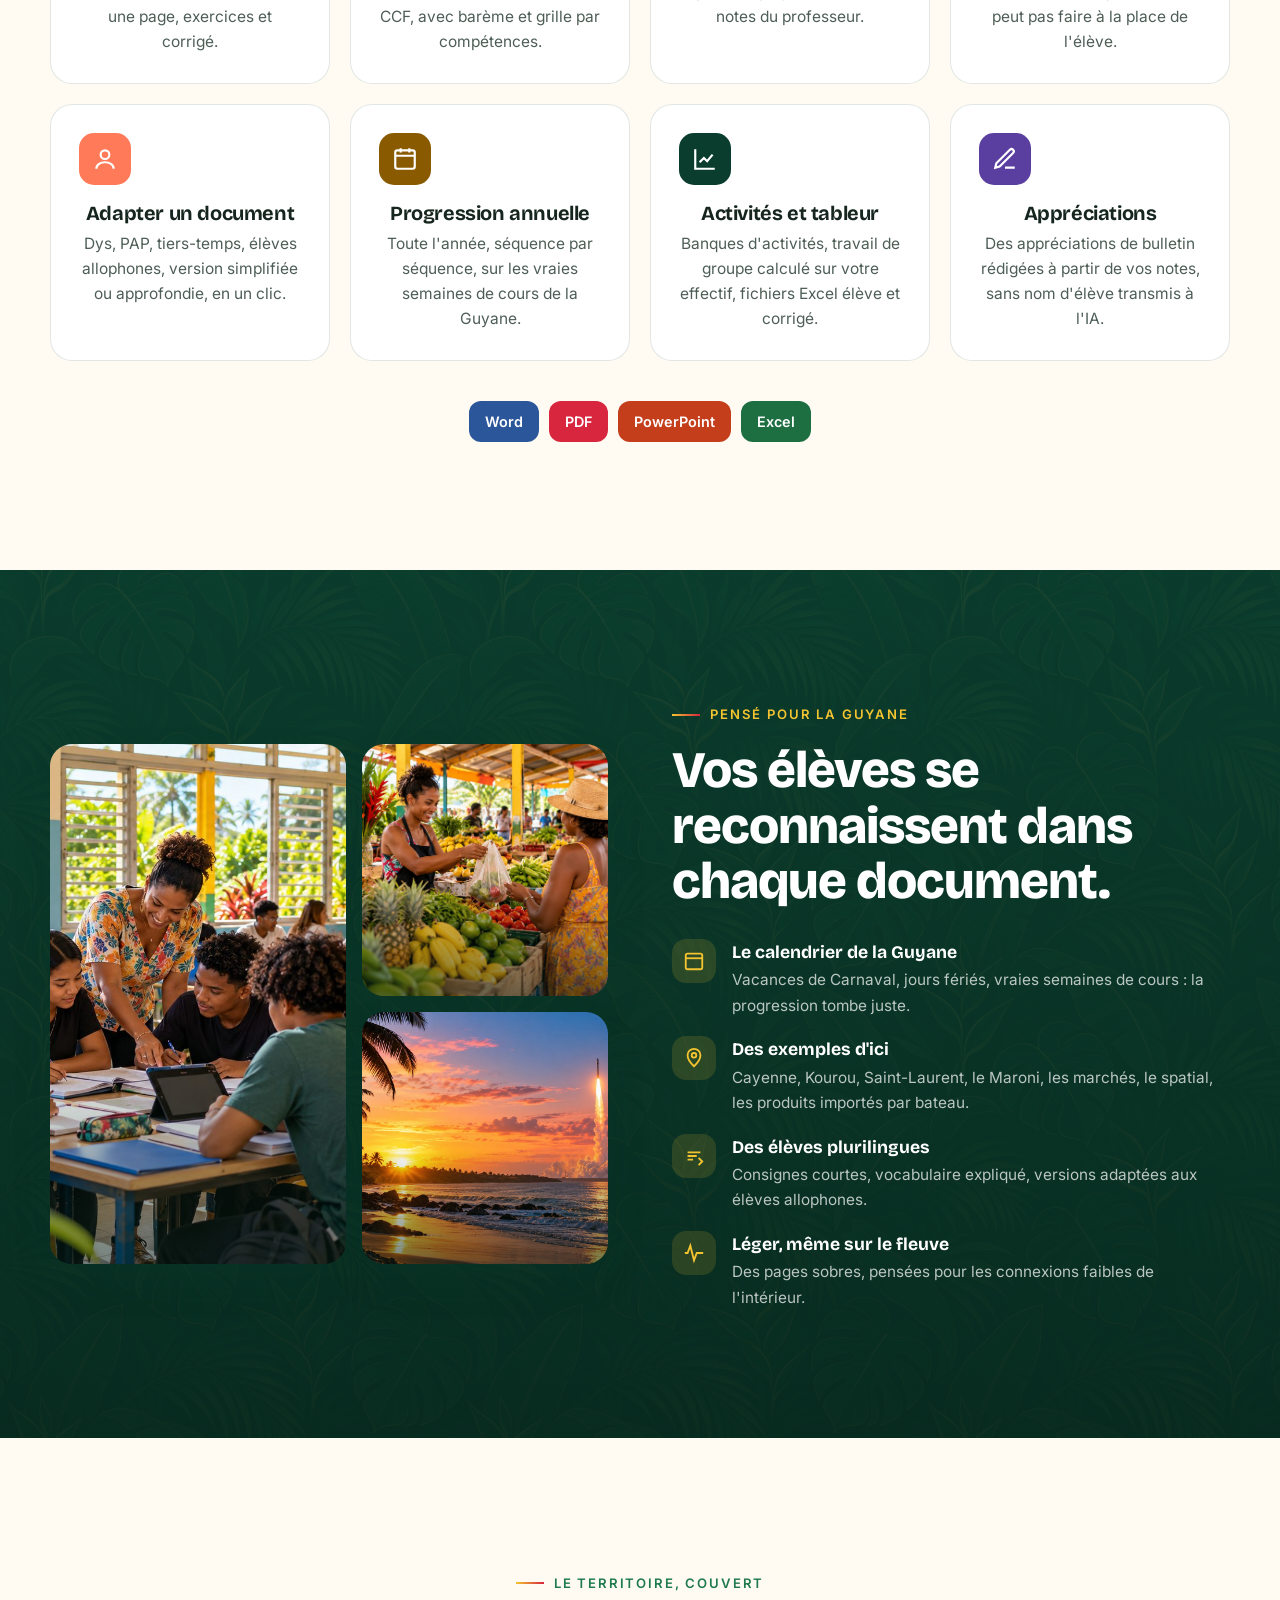
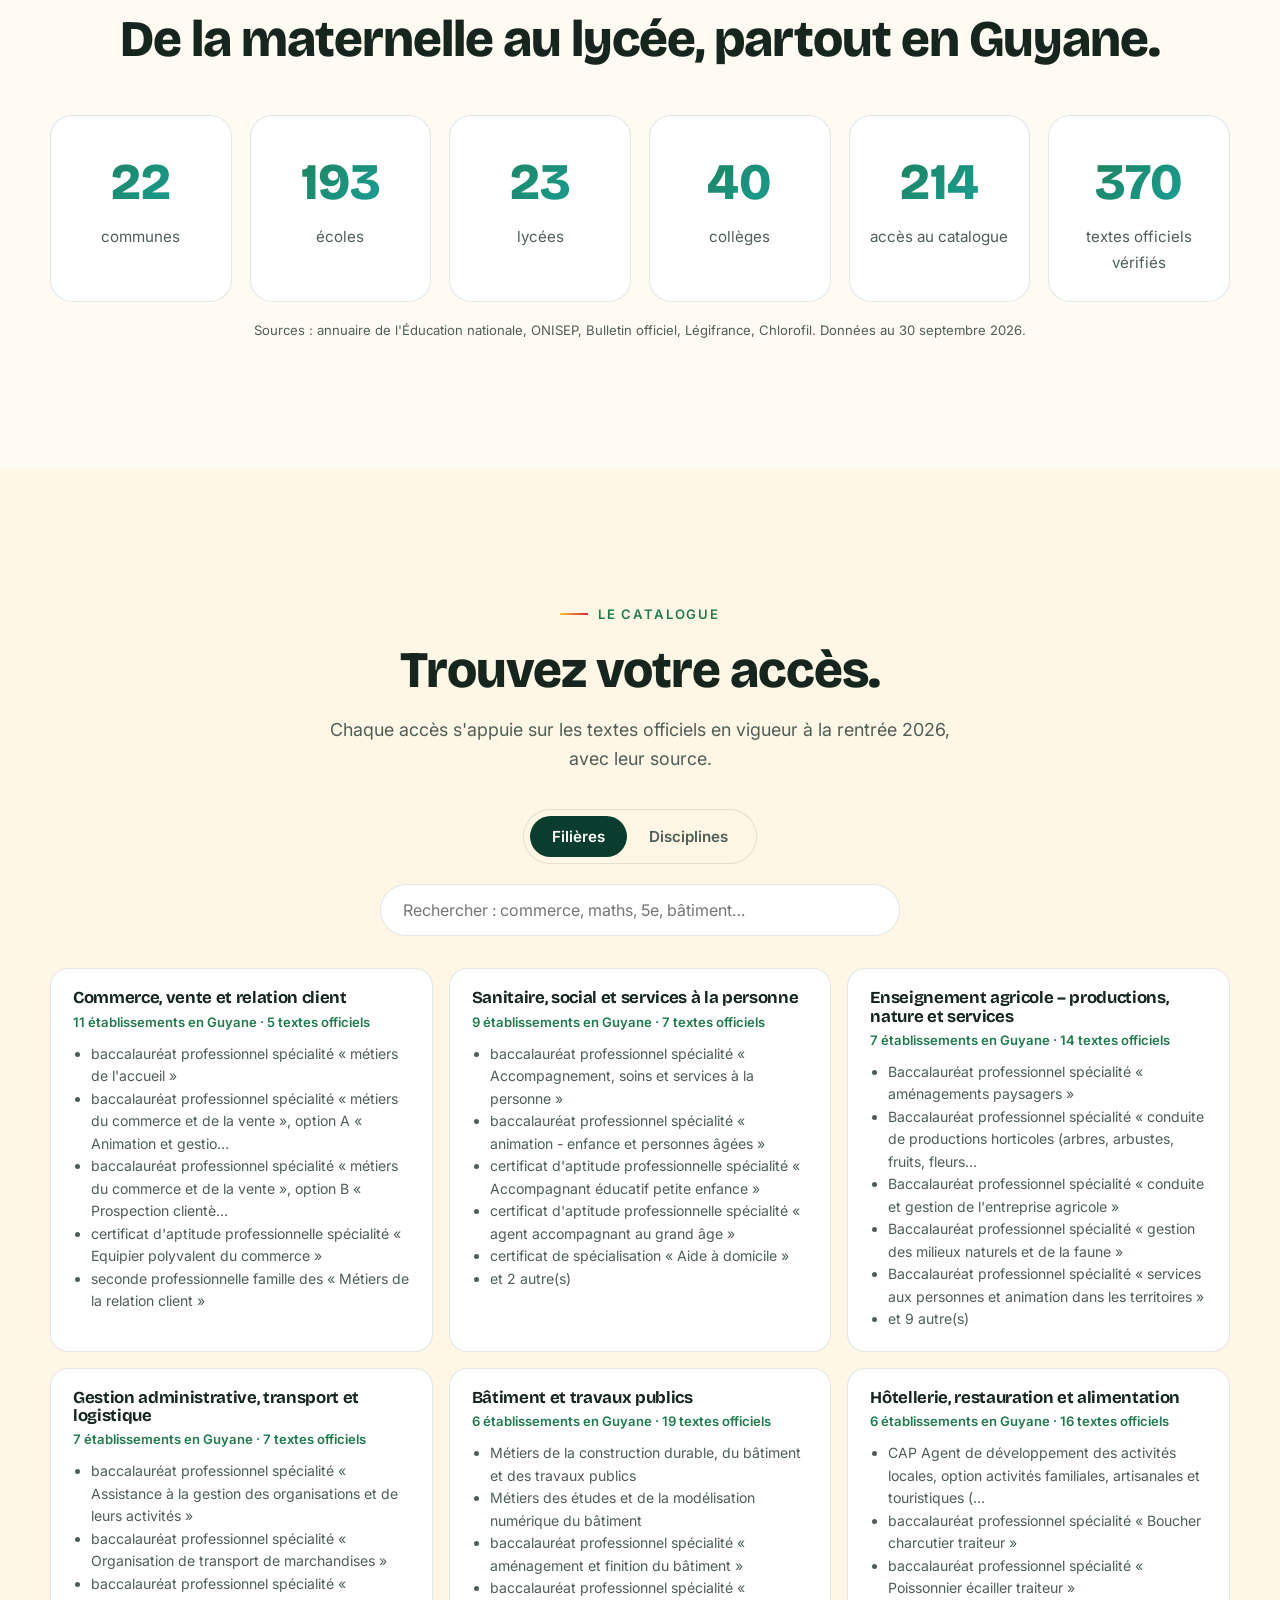
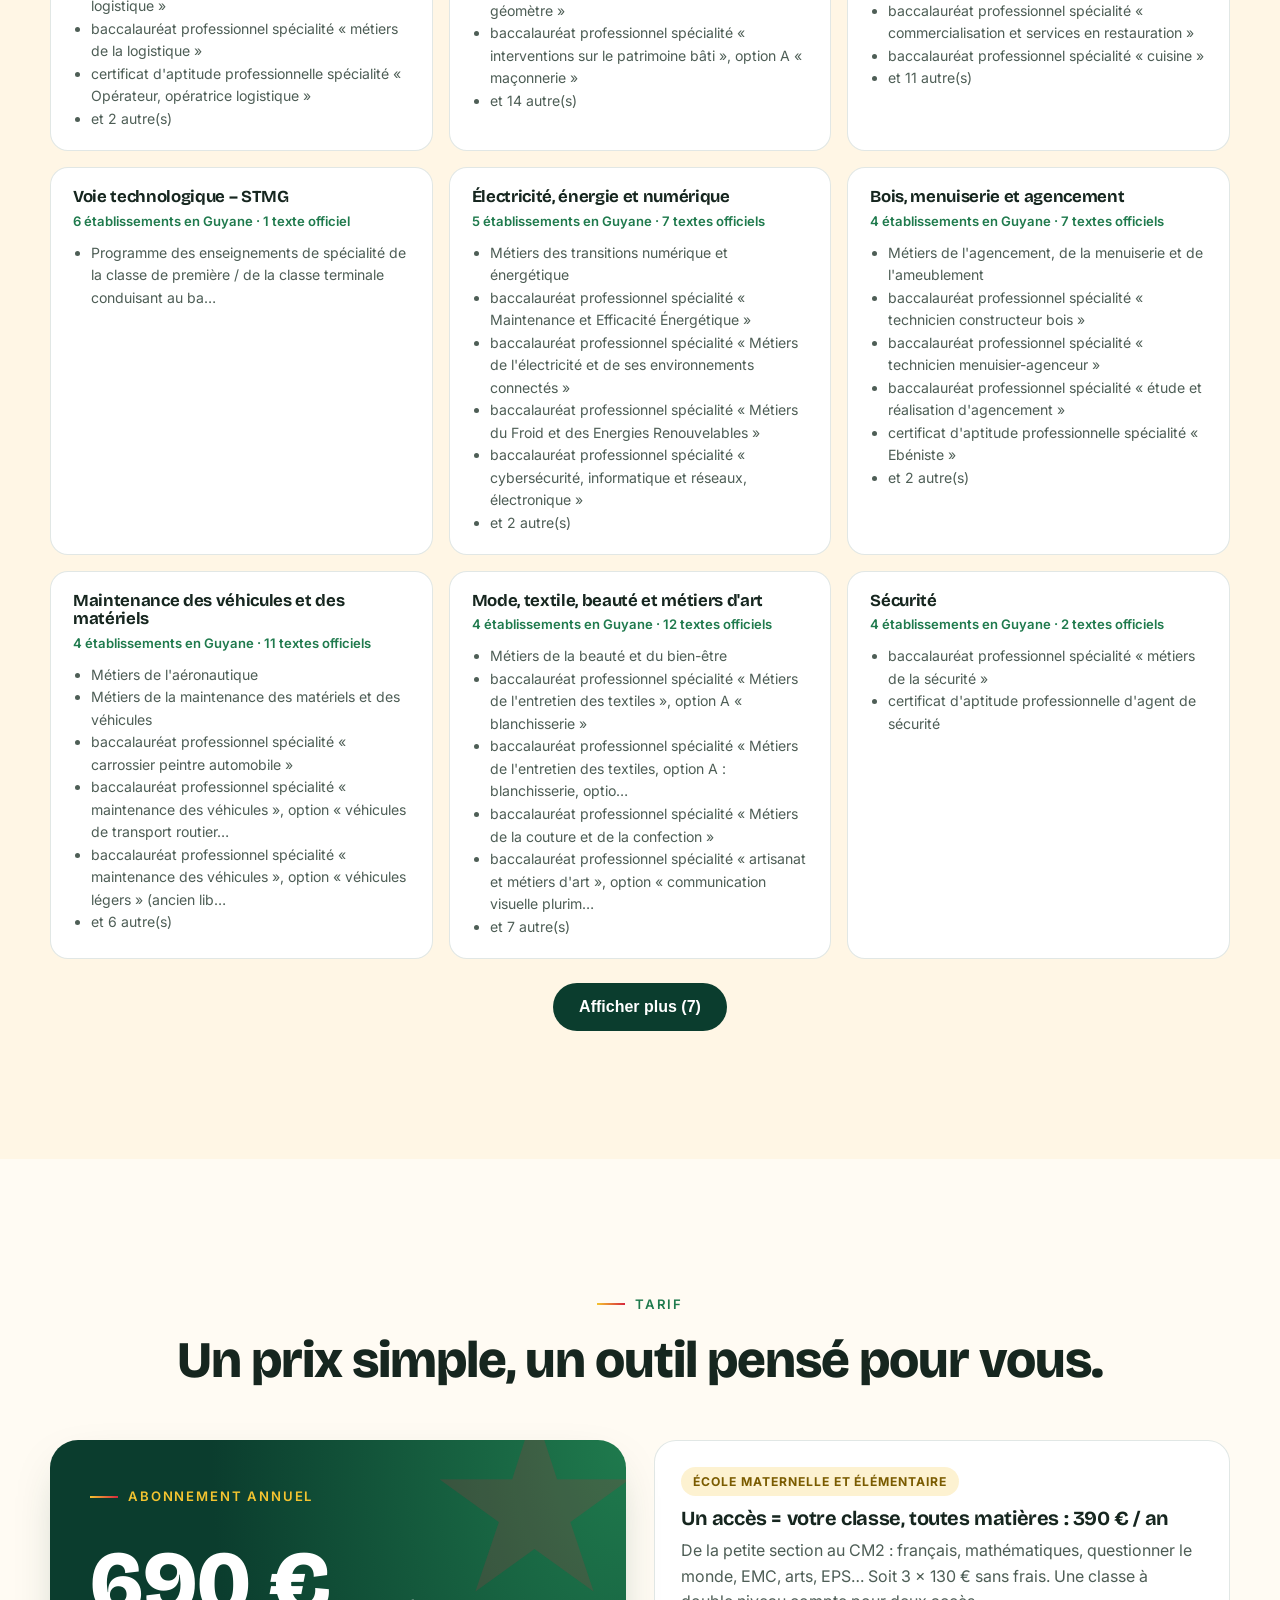
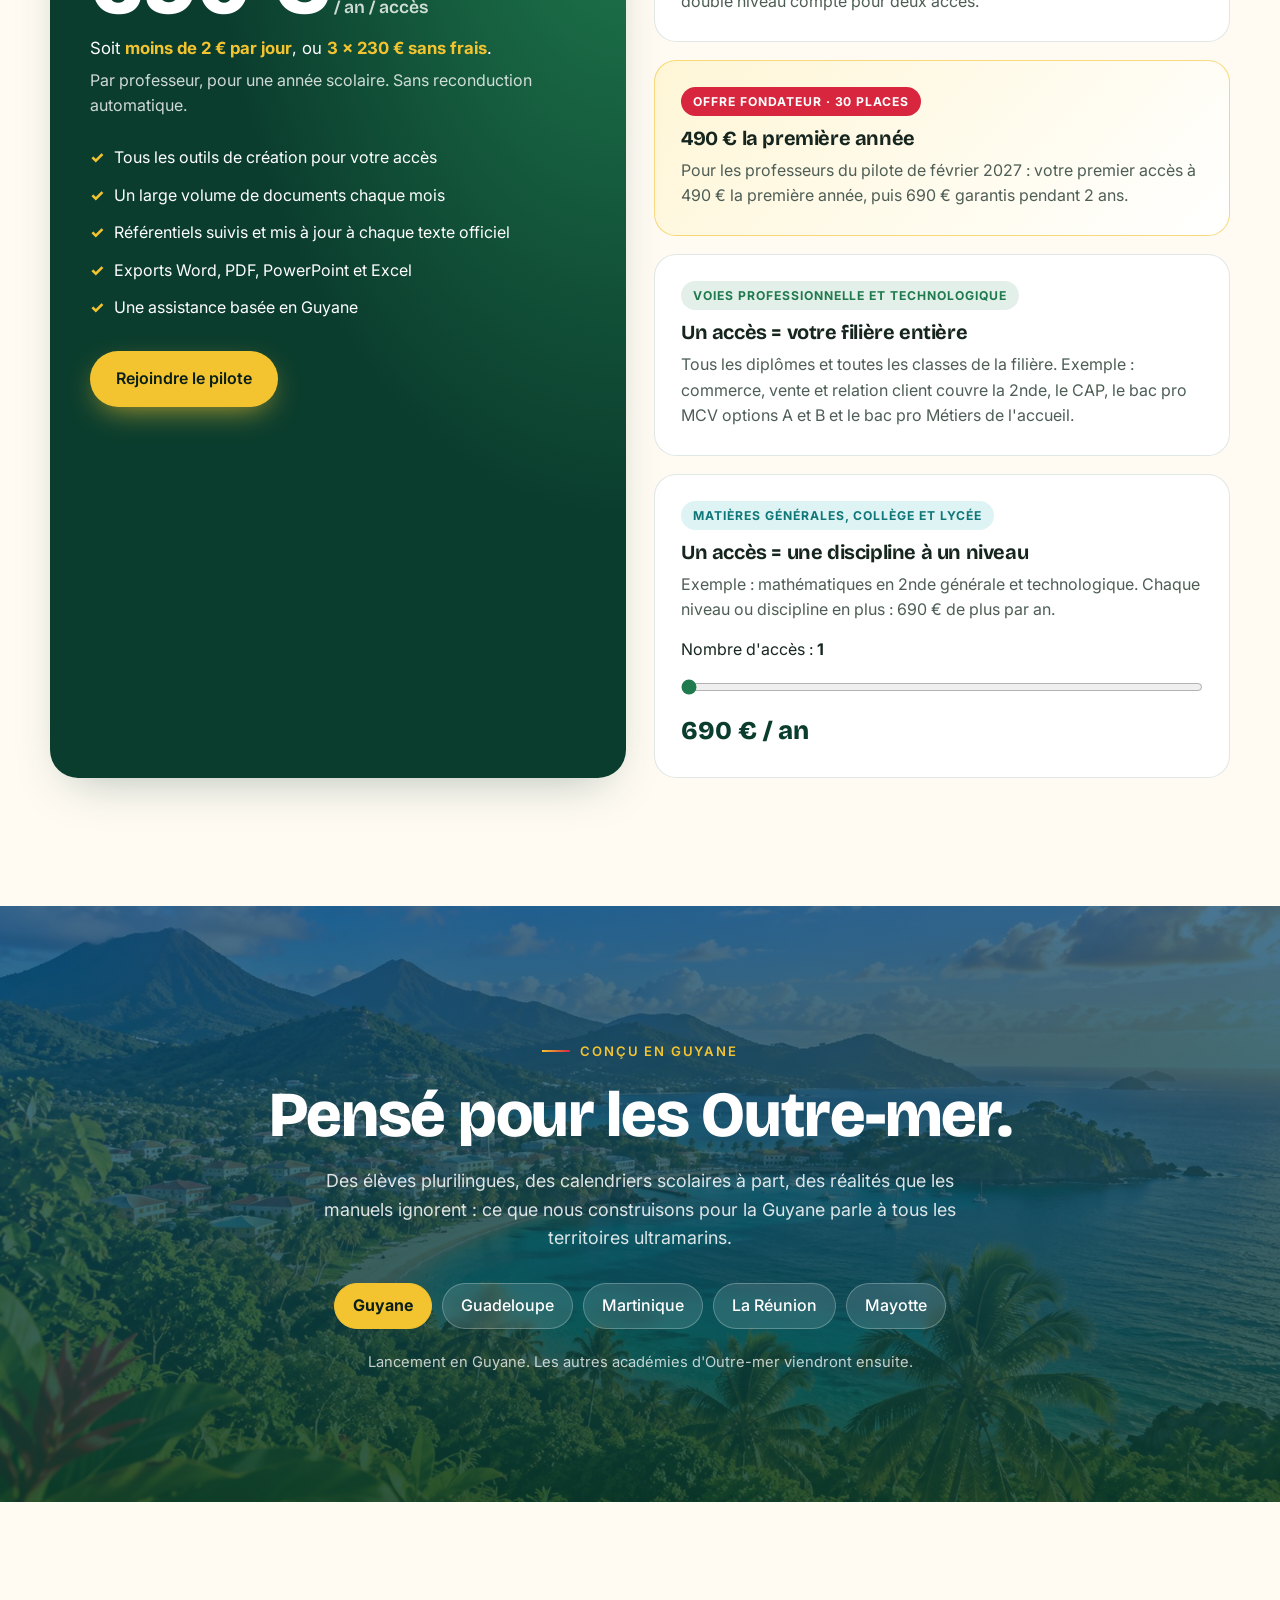
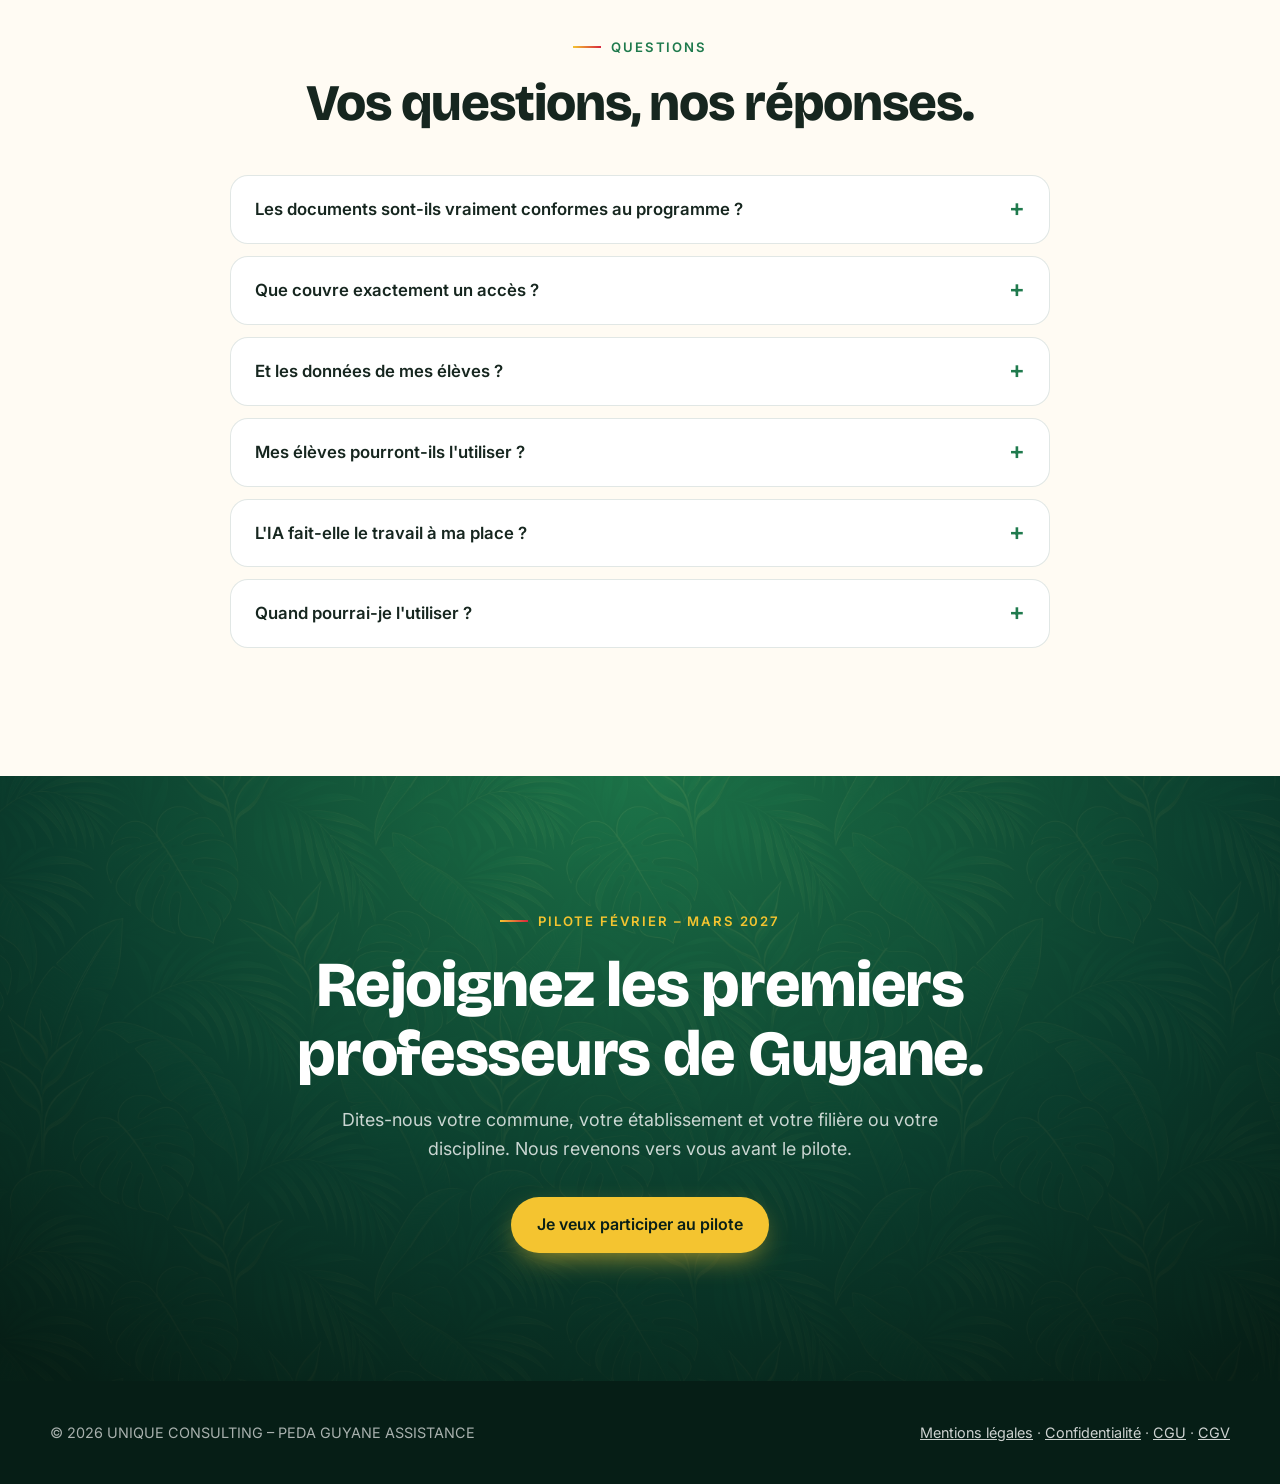
==== commit 95697300: "De la maternelle au lycée : écoles et offre classe" ====
--- a/index.html
+++ b/index.html
@@ -278,7 +278,7 @@
         <a class="btn btn-verre" href="#fonctionnement">Voir comment ça marche</a>
       </div>
       <div class="hero-puces revele retard-4">
-        <span>Collèges et lycées</span><span>Toutes les voies</span><span>Word, PDF, PowerPoint, Excel</span>
+        <span>De la maternelle au lycée</span><span>Toutes les voies</span><span>Word, PDF, PowerPoint, Excel</span>
       </div>
     </div>
     <div class="video-carte revele retard-2">
@@ -378,9 +378,10 @@
 <section id="chiffres">
   <div class="conteneur centre">
     <span class="surtitre revele">Le territoire, couvert</span>
-    <h2 class="revele">Tous les établissements de Guyane.</h2>
+    <h2 class="revele">De la maternelle au lycée, partout en Guyane.</h2>
     <div class="chiffres">
       <div class="chiffre revele"><b data-cle="communes">0</b><span>communes</span></div>
+      <div class="chiffre revele"><b data-cle="ecoles">0</b><span>écoles</span></div>
       <div class="chiffre revele retard-1"><b data-cle="lycees">0</b><span>lycées</span></div>
       <div class="chiffre revele retard-2"><b data-cle="colleges">0</b><span>collèges</span></div>
       <div class="chiffre revele retard-3"><b data-cle="acces">0</b><span>accès au catalogue</span></div>
@@ -425,6 +426,11 @@
         <a class="btn btn-or" href="#pilote">Rejoindre le pilote</a>
       </div>
       <div class="regles revele retard-2" style="text-align:left">
+        <div class="regle">
+          <span class="tag" style="background:rgba(244,196,48,.22);color:#7A5B00">École maternelle et élémentaire</span>
+          <h3>Un accès = votre classe, toutes matières : 390 € / an</h3>
+          <p>De la petite section au CM2 : français, mathématiques, questionner le monde, EMC, arts, EPS… Soit 3 × 130 € sans frais. Une classe à double niveau compte pour deux accès.</p>
+        </div>
         <div class="regle fondateur">
           <span class="tag">Offre fondateur · 30 places</span>
           <h3>490 € la première année</h3>
@@ -470,7 +476,7 @@
     </div>
     <div class="faq">
       <details class="revele"><summary>Les documents sont-ils vraiment conformes au programme ?</summary><p>Chaque accès s'appuie sur les textes officiels en vigueur (Bulletin officiel, Légifrance, éduscol, Chlorofil), avec leur source et leur date de vérification. Une veille suit les nouveaux textes et les rénovations de diplômes. Vous restez le pédagogue : vous relisez, vous ajustez, vous décidez.</p></details>
-      <details class="revele"><summary>Que couvre exactement un accès ?</summary><p>En voie professionnelle et technologique, un accès couvre toute votre filière : tous ses diplômes et toutes ses classes. En matière générale, au collège comme au lycée, un accès couvre une discipline à un niveau, par exemple le français en 4e. Chaque accès coûte 690 € par an, payables en une fois ou en 3 fois sans frais. Les professeurs du pilote bénéficient de l'offre fondateur : 490 € la première année.</p></details>
+      <details class="revele"><summary>Que couvre exactement un accès ?</summary><p>À l'école, un accès couvre votre classe dans toutes ses matières. En voie professionnelle et technologique, un accès couvre toute votre filière : tous ses diplômes et toutes ses classes. En matière générale, au collège comme au lycée, un accès couvre une discipline à un niveau, par exemple le français en 4e. Chaque accès coûte 690 € par an (390 € pour une classe d'école), payables en une fois ou en 3 fois sans frais. Les professeurs du pilote bénéficient de l'offre fondateur : 490 € la première année.</p></details>
       <details class="revele"><summary>Et les données de mes élèves ?</summary><p>La plateforme est réservée aux professeurs. Aucune donnée d'élève n'est demandée, et aucun nom, aucune adresse ni aucune information personnelle n'est transmise à l'IA. Les données seront hébergées dans l'Union européenne.</p></details>
       <details class="revele"><summary>Mes élèves pourront-ils l'utiliser ?</summary><p>Pas pour le moment : la plateforme est un outil pour les professeurs. Un espace de révision pour les élèves pourra venir plus tard.</p></details>
       <details class="revele"><summary>L'IA fait-elle le travail à ma place ?</summary><p>Elle vous fait gagner le temps de préparation : lecture du référentiel, structure, premier jet des documents. La pédagogie reste la vôtre. Et pour vos élèves, elle propose justement des devoirs qu'une IA ne peut pas faire à leur place.</p></details>
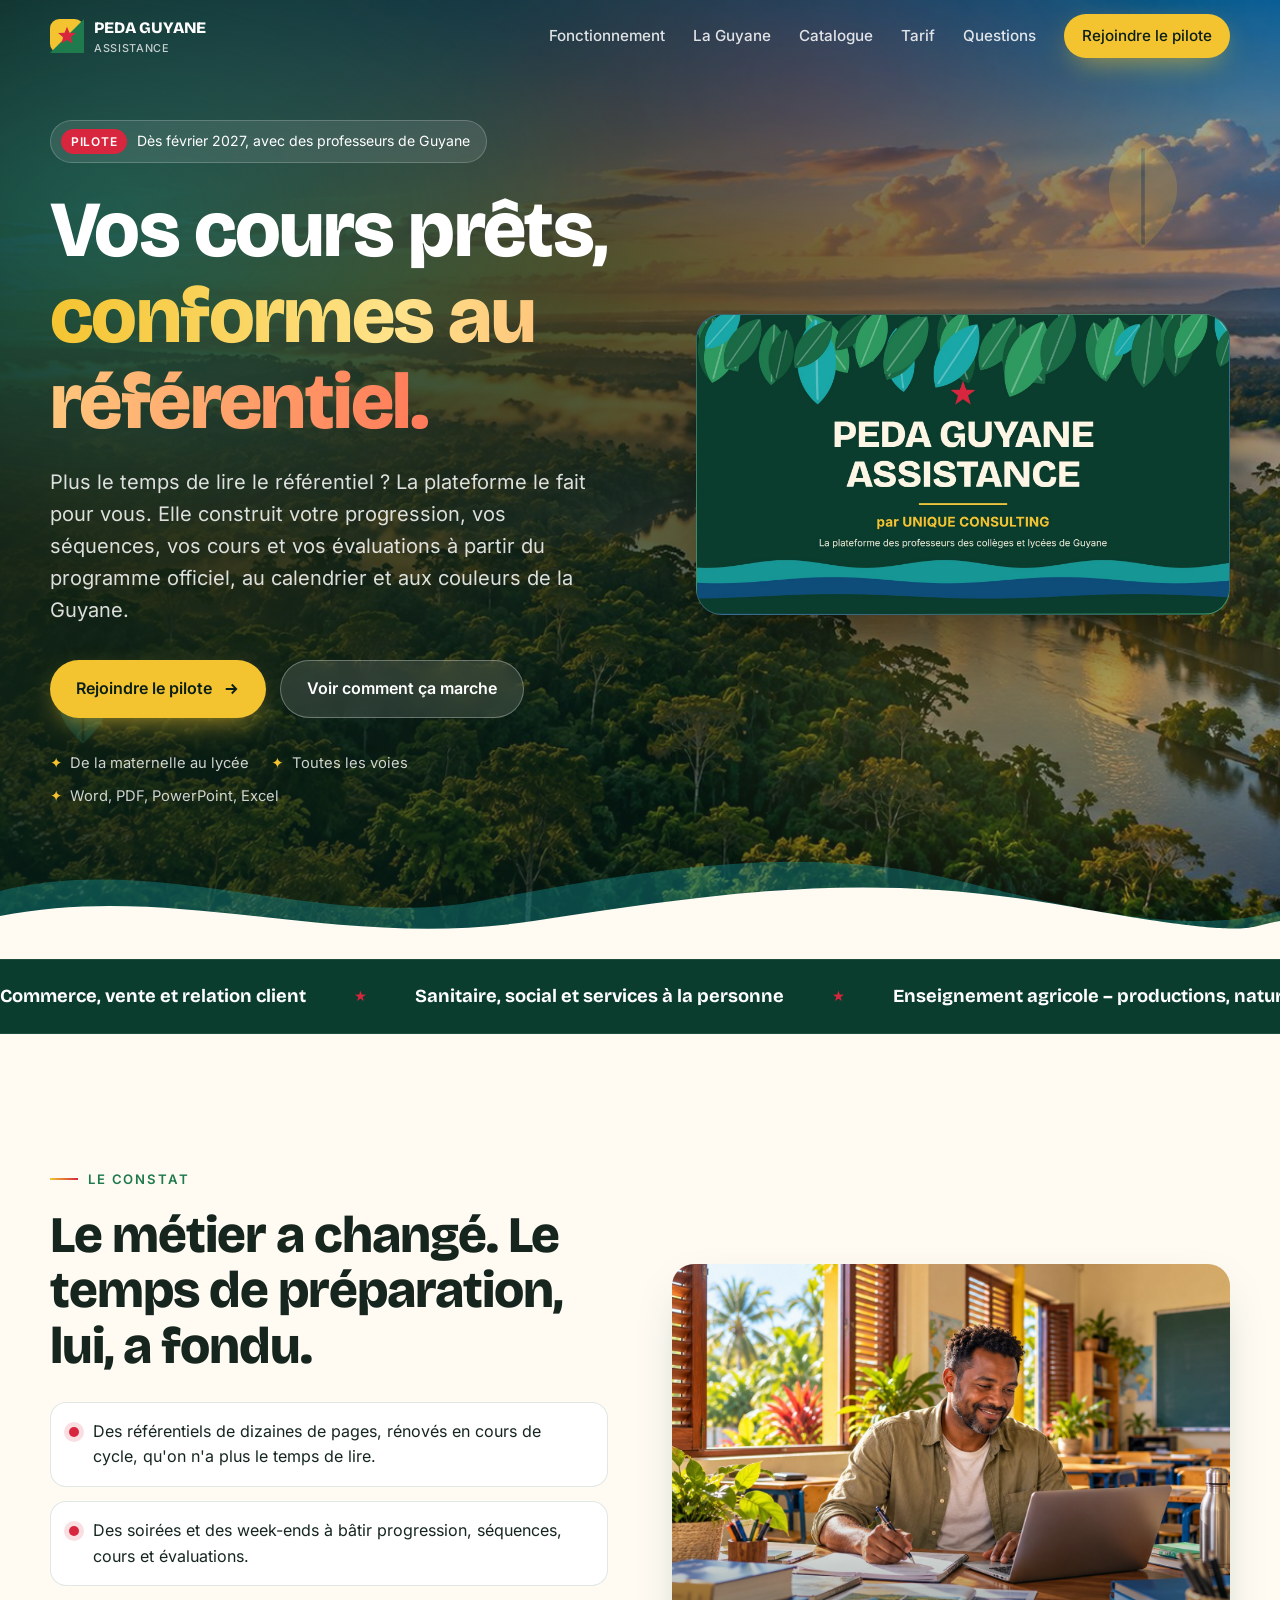
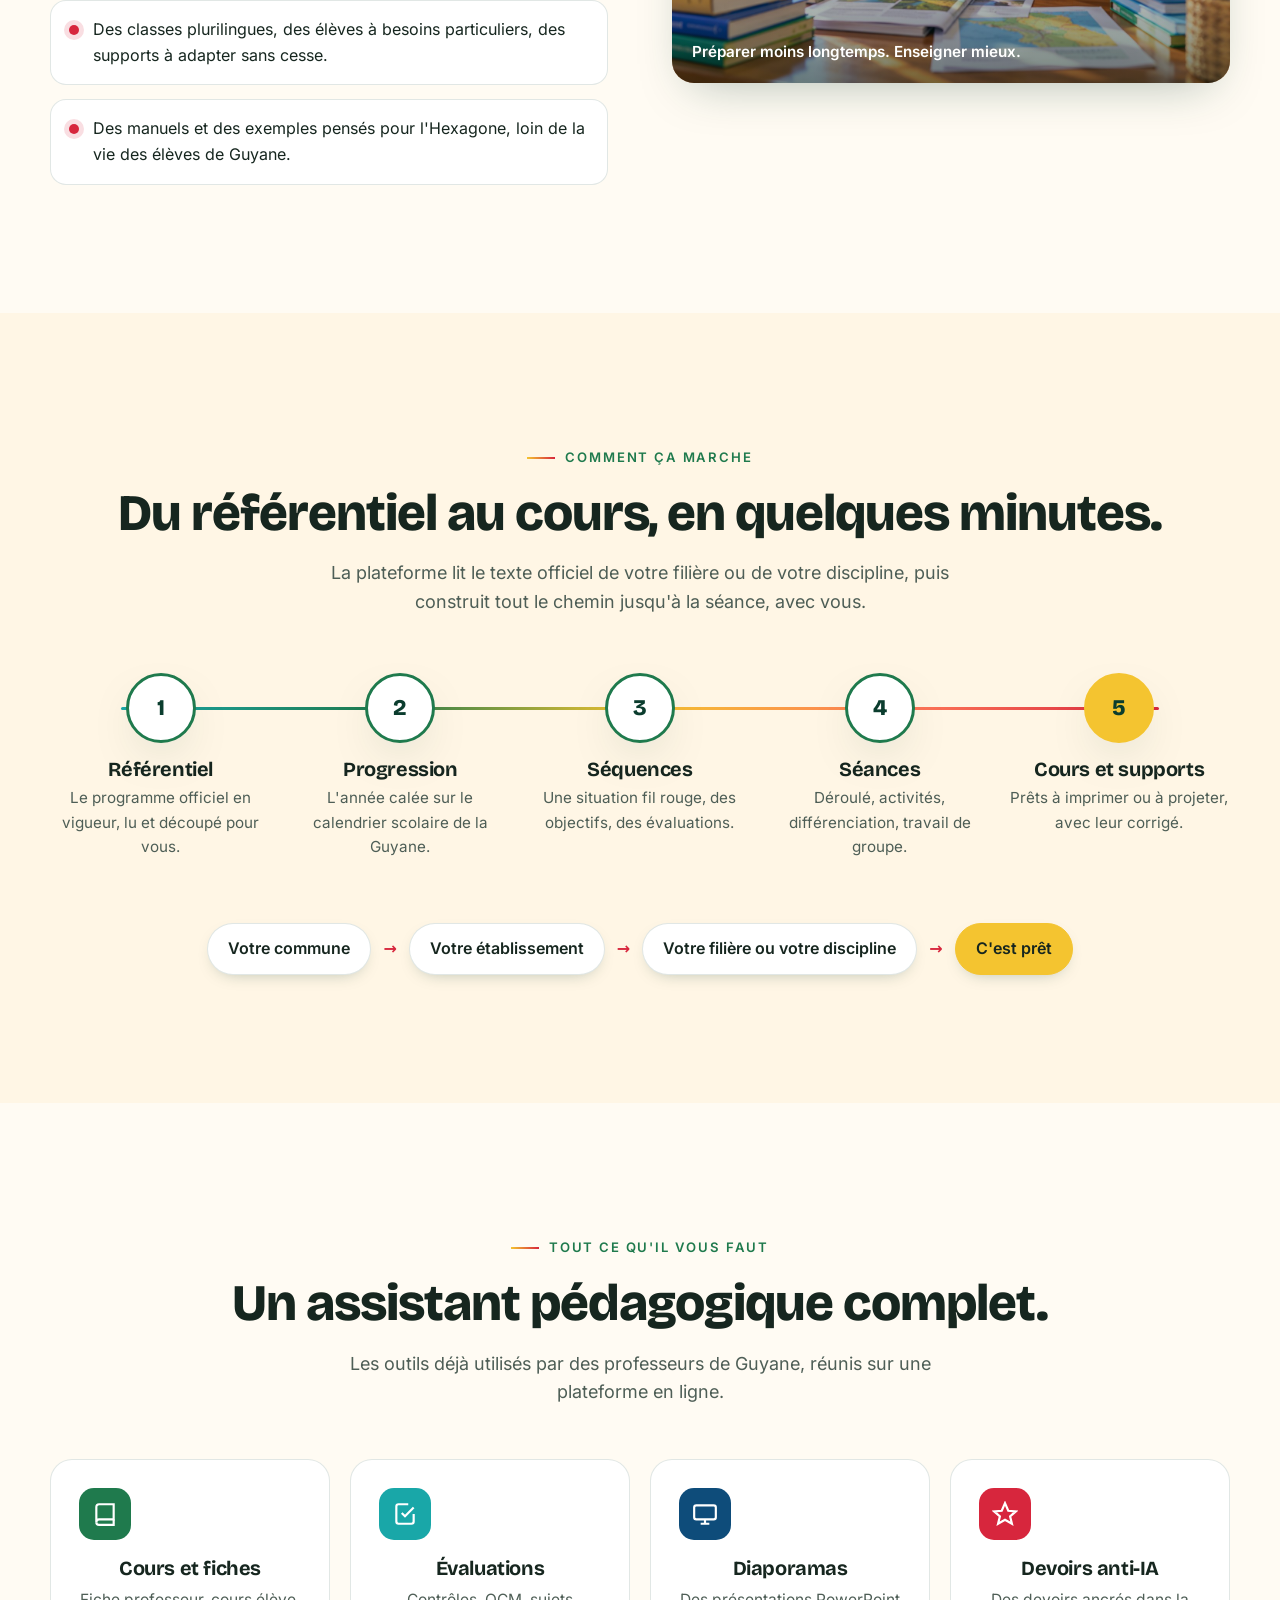
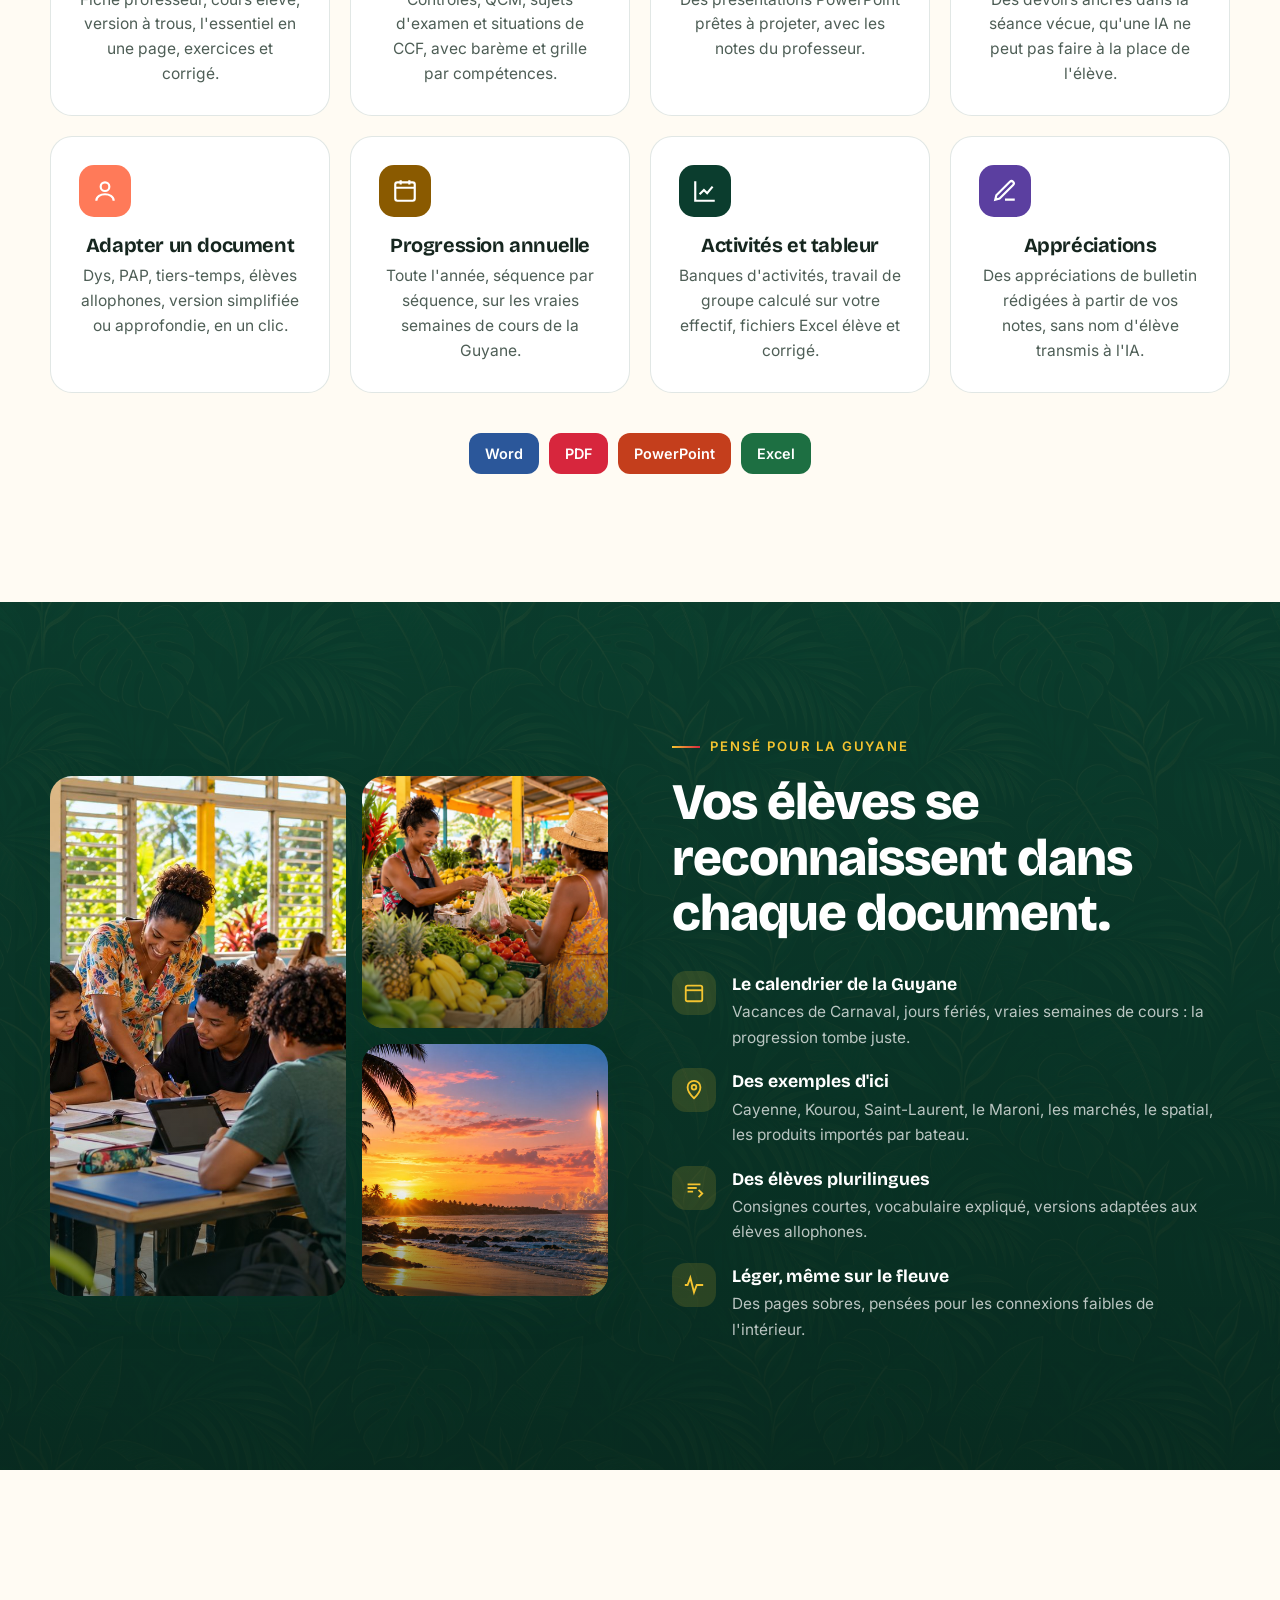
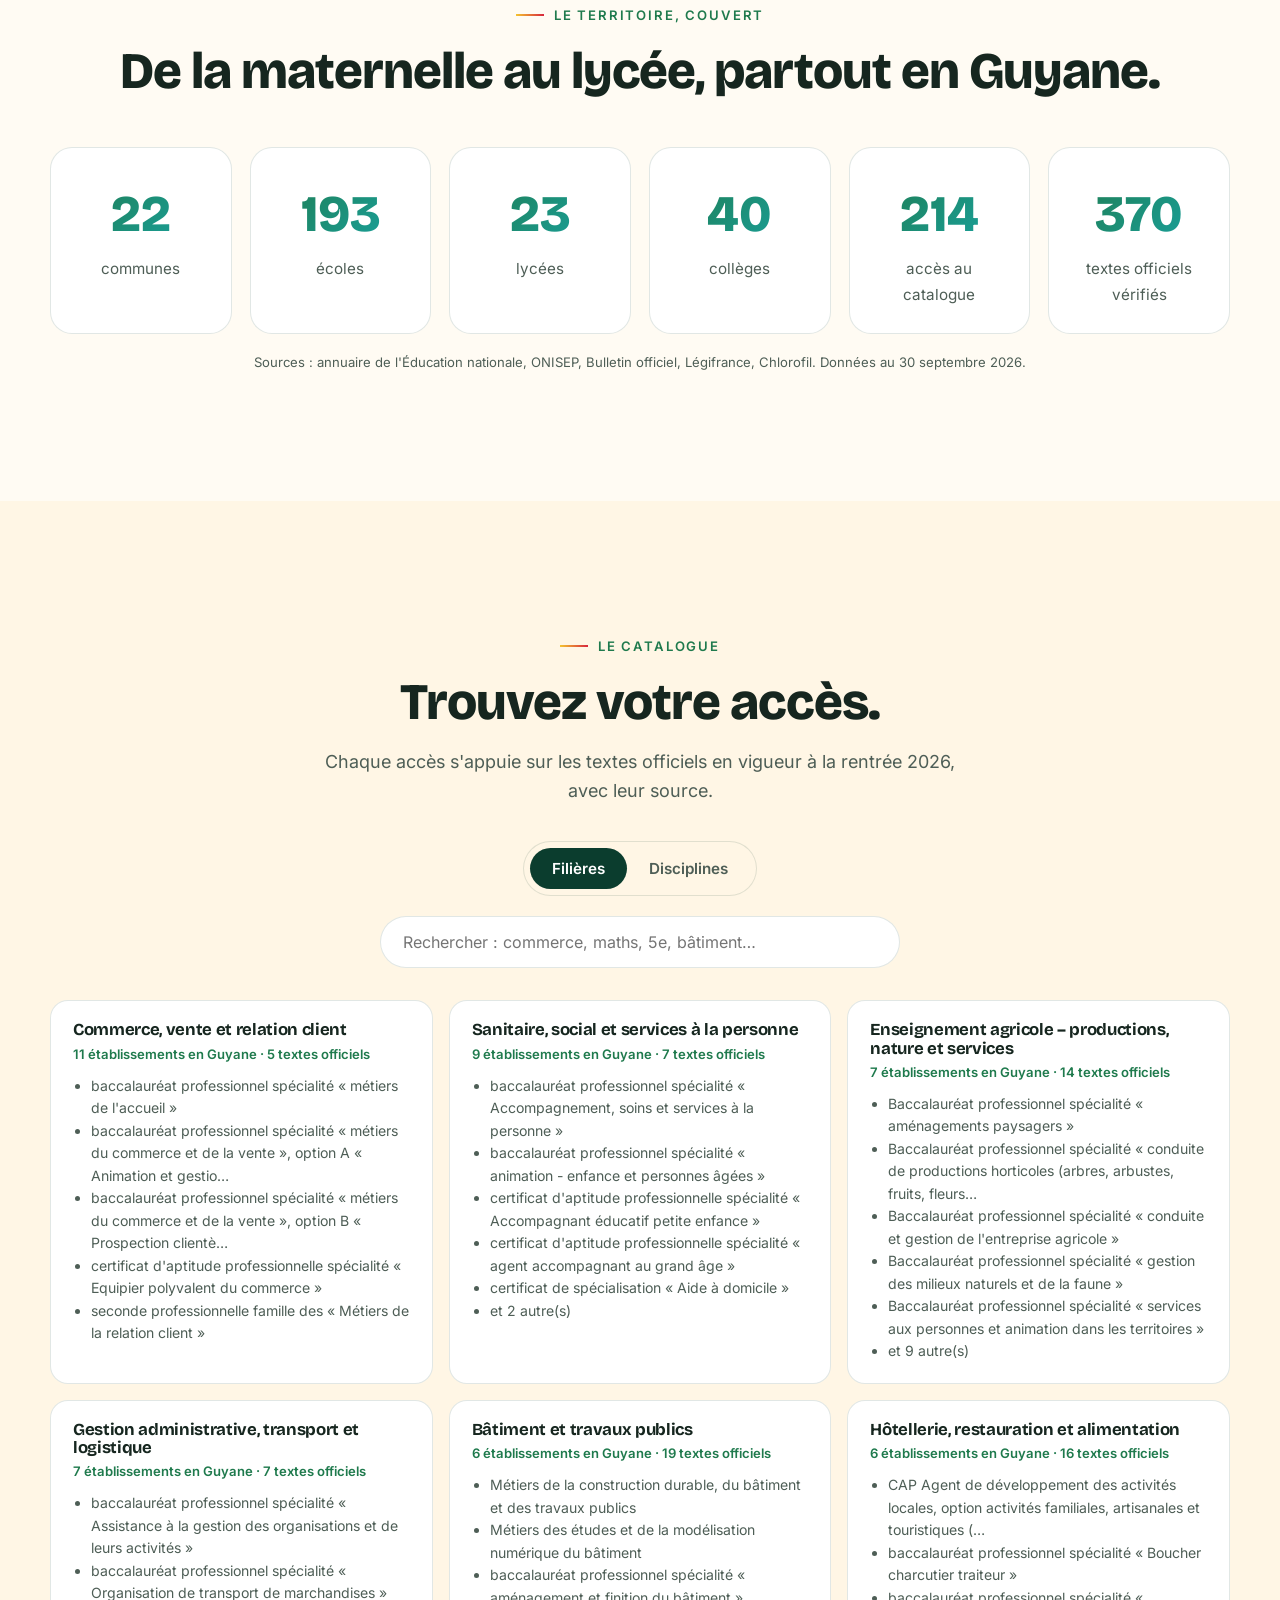
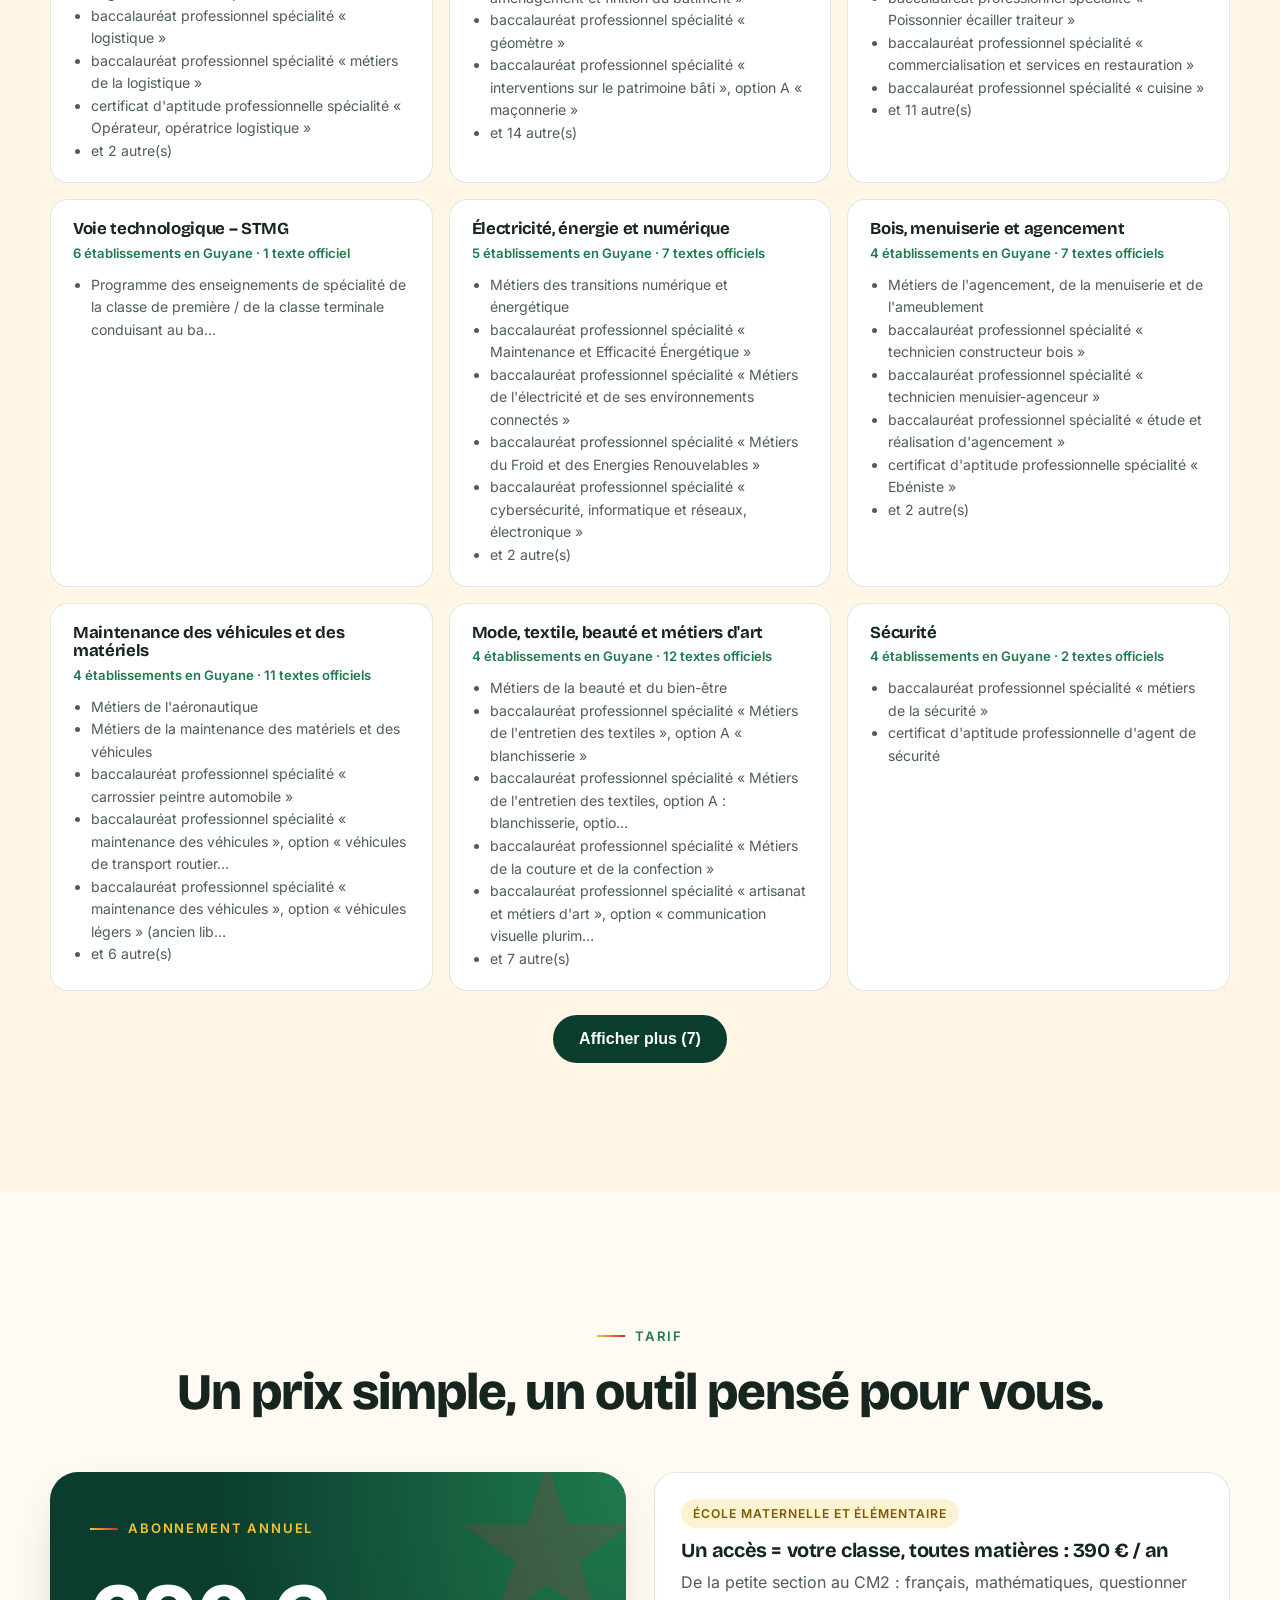
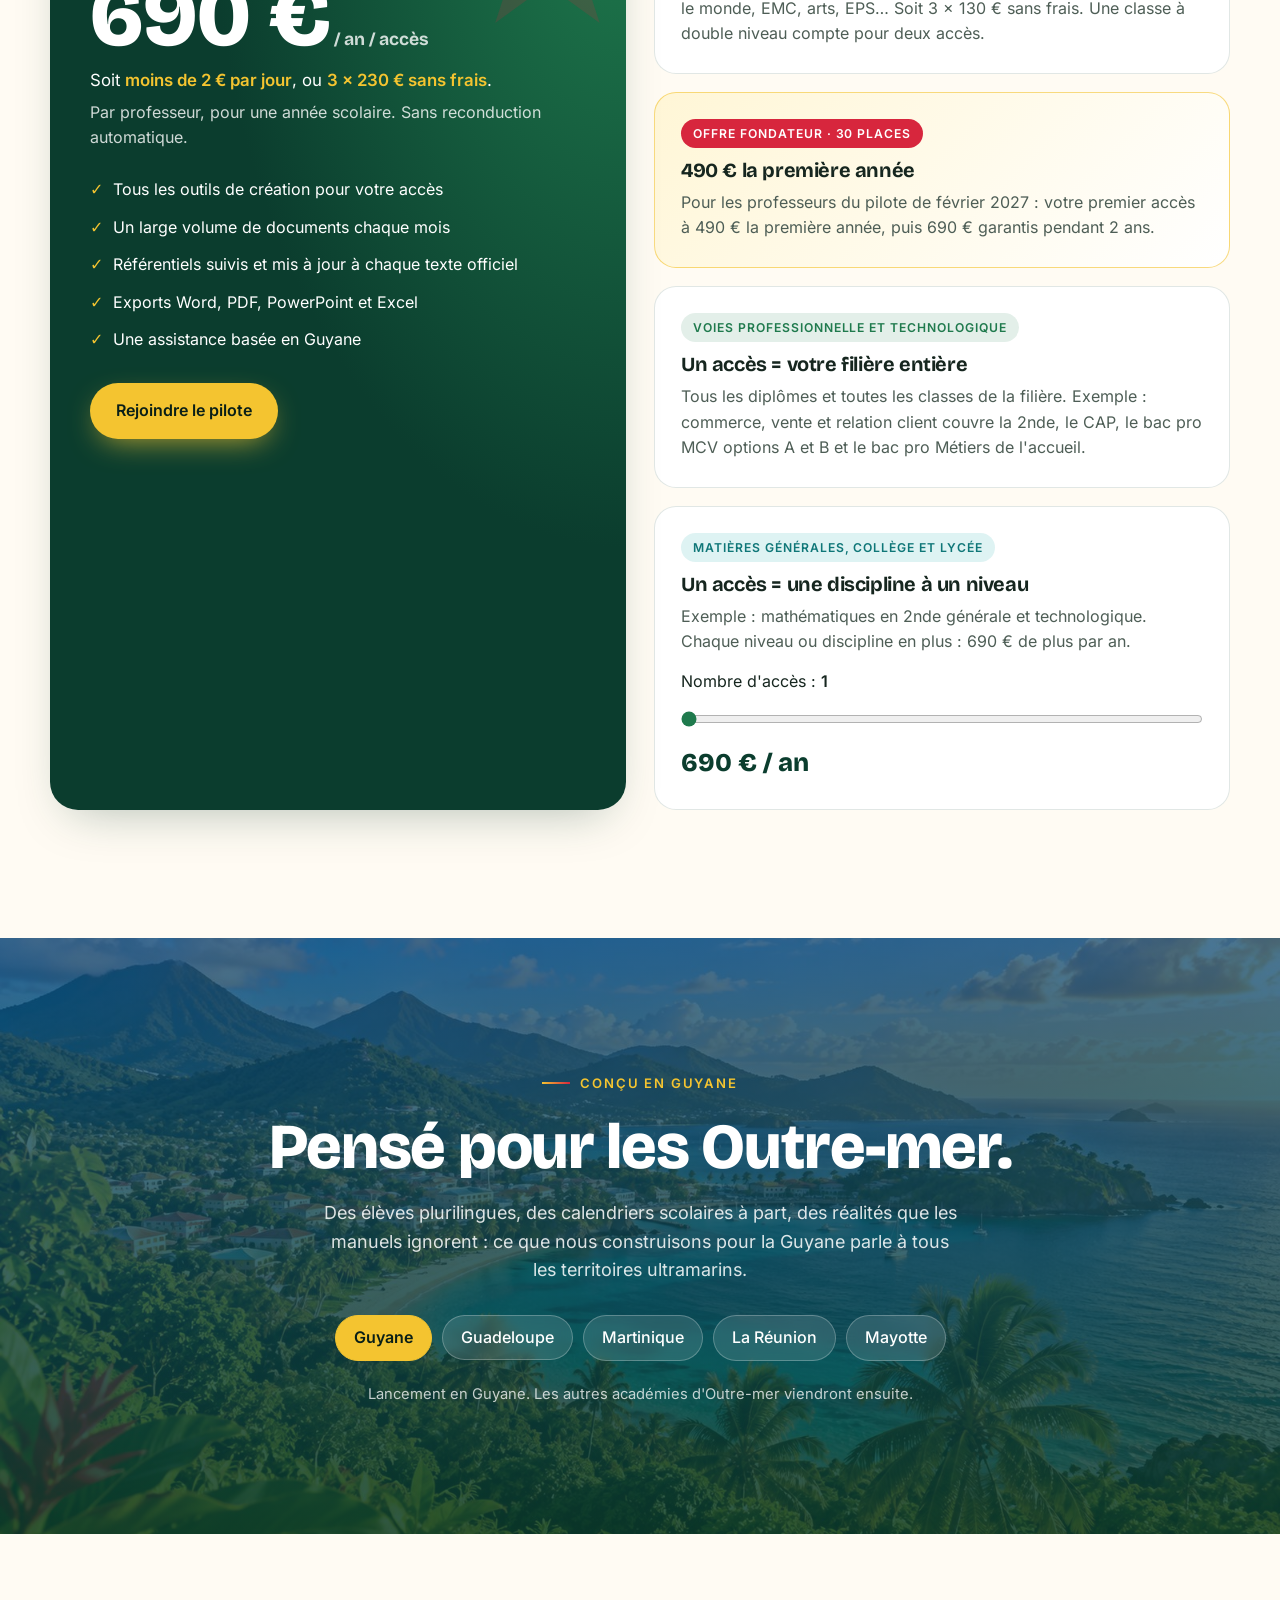
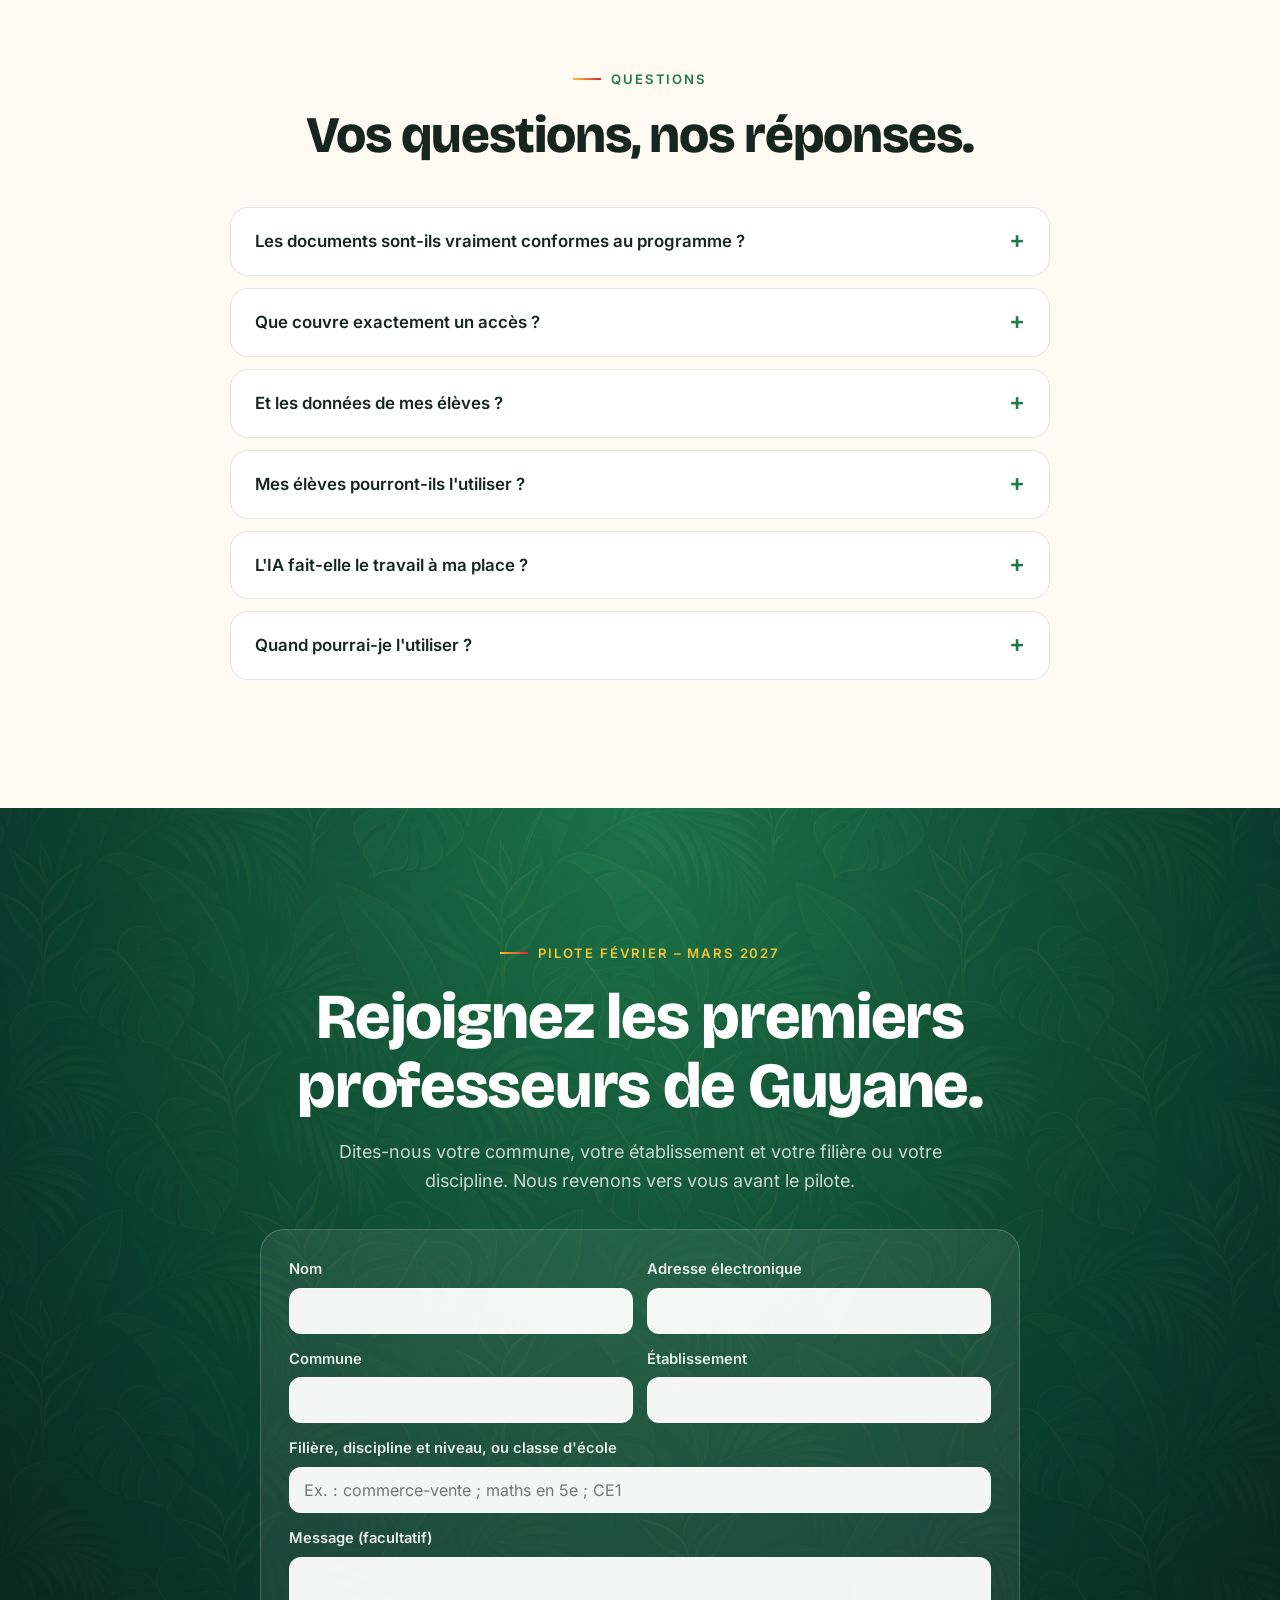
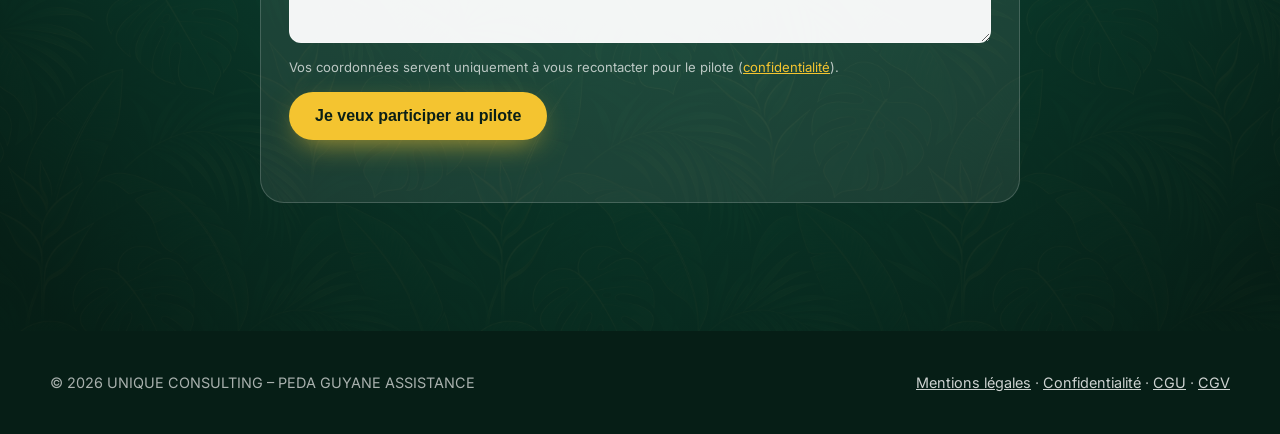
==== commit 0a48af18: "Page de vente : CSP, script et polices hébergés sur le site" ====
--- a/index.html
+++ b/index.html
@@ -10,9 +10,11 @@
 <meta property="og:image" content="assets/promo-poster.jpg">
 <meta name="theme-color" content="#0B3D2E">
 <link rel="icon" href="data:image/svg+xml,%3Csvg xmlns='http://www.w3.org/2000/svg' viewBox='0 0 32 32'%3E%3Crect width='32' height='32' rx='8' fill='%230B3D2E'/%3E%3Cpath d='M16 6l2.6 6.4 6.9.5-5.3 4.4 1.7 6.7L16 20.3l-5.9 3.7 1.7-6.7-5.3-4.4 6.9-.5z' fill='%23D7263D'/%3E%3C/svg%3E">
-<link rel="preconnect" href="https://fonts.googleapis.com">
-<link rel="preconnect" href="https://fonts.gstatic.com" crossorigin>
-<link href="https://fonts.googleapis.com/css2?family=Bricolage+Grotesque:opsz,wght@12..96,500;12..96,700;12..96,800&family=Inter:wght@400;500;600&display=swap" rel="stylesheet">
+<!-- Sécurité : aucun script en ligne ni externe. Quand la plateforme sera en ligne, ajouter son adresse
+     (ex. https://app.pedaguyane.fr) à connect-src, en même temps que PLATEFORME dans assets/page.js. -->
+<meta http-equiv="Content-Security-Policy" content="default-src 'self'; script-src 'self'; style-src 'self' 'unsafe-inline'; font-src 'self'; img-src 'self' data:; media-src 'self'; connect-src 'self'; object-src 'none'; base-uri 'self'; form-action 'self'">
+<meta name="referrer" content="strict-origin-when-cross-origin">
+<link rel="stylesheet" href="assets/polices.css">
 <style>
 :root{
   --foret:#0B3D2E; --canopee:#1F7A4D; --or:#F4C430; --etoile:#D7263D; --lagon:#19A7A8;
@@ -227,6 +229,16 @@
 .final h2{font-size:clamp(2.2rem,5vw,4rem);max-width:820px;margin:0 auto}
 .final .intro{color:rgba(255,255,255,.78)}
 .final .hero-actions{justify-content:center}
+.form-pilote{max-width:760px;margin:34px auto 0;text-align:left;background:rgba(255,255,255,.08);border:1px solid rgba(255,255,255,.18);border-radius:24px;padding:28px}
+.form-pilote .champs{display:grid;grid-template-columns:1fr 1fr;gap:14px}
+.form-pilote label{display:flex;flex-direction:column;gap:6px;font-weight:600;font-size:.92rem;color:rgba(255,255,255,.9)}
+.form-pilote .large{grid-column:1/-1}
+.form-pilote input,.form-pilote textarea{padding:12px 14px;border-radius:12px;border:1px solid rgba(255,255,255,.3);background:rgba(255,255,255,.95);color:var(--encre);font:1rem var(--corps)}
+.form-pilote .piege{position:absolute;left:-9999px;width:1px;height:1px;overflow:hidden}
+.form-pilote .mention{font-size:.82rem;color:rgba(255,255,255,.7);margin:14px 0}
+.form-pilote .mention a{color:var(--or)}
+.retour-pilote{margin-top:12px;font-weight:600;color:var(--or);min-height:1.4em}
+@media (max-width:640px){.form-pilote .champs{grid-template-columns:1fr}}
 
 footer{background:#061E16;color:rgba(255,255,255,.65);padding:40px 0;font-size:.9rem}
 footer .conteneur{display:flex;flex-wrap:wrap;gap:16px;justify-content:space-between;align-items:center}
@@ -490,9 +502,20 @@
     <span class="surtitre revele" style="color:var(--or);justify-content:center">Pilote février – mars 2027</span>
     <h2 class="revele">Rejoignez les premiers professeurs de Guyane.</h2>
     <p class="intro revele" style="margin-inline:auto">Dites-nous votre commune, votre établissement et votre filière ou votre discipline. Nous revenons vers vous avant le pilote.</p>
-    <div class="hero-actions revele">
-      <a class="btn btn-or" id="lien-contact" href="#">Je veux participer au pilote</a>
-    </div>
+    <form class="form-pilote revele" id="form-pilote" novalidate>
+      <div class="champs">
+        <label>Nom<input name="nom" required maxlength="120" autocomplete="name"></label>
+        <label>Adresse électronique<input name="courriel" type="email" required maxlength="254" autocomplete="email"></label>
+        <label>Commune<input name="commune" maxlength="80"></label>
+        <label>Établissement<input name="etablissement" maxlength="200"></label>
+        <label class="large">Filière, discipline et niveau, ou classe d'école<input name="acces_souhaite" maxlength="300" placeholder="Ex. : commerce-vente ; maths en 5e ; CE1"></label>
+        <label class="large">Message (facultatif)<textarea name="message" rows="3" maxlength="2000"></textarea></label>
+        <label class="piege" aria-hidden="true">Site web<input name="site_web" tabindex="-1" autocomplete="off"></label>
+      </div>
+      <p class="mention">Vos coordonnées servent uniquement à vous recontacter pour le pilote (<a href="legal/confidentialite.html">confidentialité</a>).</p>
+      <button class="btn btn-or" type="submit" id="envoyer-pilote">Je veux participer au pilote</button>
+      <p class="retour-pilote" id="retour-pilote" role="status"></p>
+    </form>
   </div>
 </section>
 
@@ -504,97 +527,6 @@
 </footer>
 
 <script src="assets/donnees-site.js"></script>
-<script>
-// Adresse de contact du pilote : à remplacer par l'adresse professionnelle définitive.
-const CONTACT = "thermidor.roussel@gmail.com";
-
-const P = window.PEDA || {chiffres:{}, filieres:[], disciplines:{}, prix:690};
-const fmt = n => n.toLocaleString("fr-FR");
-
-// Navigation : fond au défilement
-const nav = document.getElementById("nav");
-addEventListener("scroll", () => nav.classList.toggle("defile", scrollY > 40), {passive:true});
-
-// Vidéo : si le fichier manque, un visuel de remplacement s'affiche
-const video = document.getElementById("promo");
-video.addEventListener("error", montrerVide, true);
-video.querySelector("source").addEventListener("error", montrerVide);
-function montrerVide(){ video.hidden = true; document.getElementById("video-vide").hidden = false; }
-
-// Bandeau des filières (doublé pour une boucle continue)
-const noms = P.filieres.map(f => f.nom.replace(/^Voie technologique – /, "Série "));
-document.getElementById("bandeau").innerHTML = [...noms, ...noms].map(n => `<span>${n}</span>`).join("");
-
-// Apparition au défilement, compteurs et frise
-const obs = new IntersectionObserver(entrees => entrees.forEach(e => {
-  if (!e.isIntersecting) return;
-  e.target.classList.add("vu");
-  e.target.querySelectorAll?.("[data-cle]").forEach(compter);
-  if (e.target.matches("[data-cle]")) compter(e.target);
-  obs.unobserve(e.target);
-}), {threshold:.15, rootMargin:"0px 0px -40px 0px"});
-document.querySelectorAll(".revele").forEach(el => obs.observe(el));
-new IntersectionObserver(([e], o) => { if (e.isIntersecting){ e.target.style.setProperty("--prog", 1); o.disconnect(); } }, {threshold:.4})
-  .observe(document.getElementById("etapes"));
-
-const lent = matchMedia("(prefers-reduced-motion: reduce)").matches;
-function compter(el){
-  if (el.dataset.fait) return; el.dataset.fait = 1;
-  const cible = P.chiffres[el.dataset.cle] || 0, t0 = performance.now(), duree = lent ? 0 : 1600;
-  const pas = t => { const k = duree ? Math.min(1, (t - t0) / duree) : 1;
-    el.textContent = fmt(Math.round(cible * (1 - Math.pow(1 - k, 3)))); if (k < 1) requestAnimationFrame(pas); };
-  requestAnimationFrame(pas);
-}
-if (P.genere_le) document.getElementById("date-donnees").textContent = new Date(P.genere_le + "T12:00:00").toLocaleDateString("fr-FR", {day:"numeric", month:"long", year:"numeric"});
-
-// Catalogue : filières ou disciplines, avec recherche
-let onglet = "filieres", limite = 12;
-const res = document.getElementById("resultats"), champ = document.getElementById("recherche");
-const norm = s => s.normalize("NFD").replace(/[̀-ͯ]/g, "").toLowerCase();
-const echap = s => s.replace(/[&<>"]/g, c => ({"&":"&amp;","<":"&lt;",">":"&gt;",'"':"&quot;"}[c]));
-function afficher(){
-  const q = norm(champ.value.trim());
-  let cartes = [];
-  if (onglet === "filieres") {
-    cartes = P.filieres.filter(f => !q || norm(f.nom + " " + f.diplomes.join(" ")).includes(q)).map(f => `
-      <article class="acces"><h3>${echap(f.nom)}</h3>
-      <div class="meta">${f.etablissements} établissement${f.etablissements > 1 ? "s" : ""} en Guyane · ${f.diplomes.length} texte${f.diplomes.length > 1 ? "s" : ""} officiel${f.diplomes.length > 1 ? "s" : ""}</div>
-      <ul>${f.diplomes.slice(0, 5).map(d => `<li>${echap(d.length > 110 ? d.slice(0, 108) + "…" : d)}</li>`).join("")}${f.diplomes.length > 5 ? `<li>et ${f.diplomes.length - 5} autre(s)</li>` : ""}</ul></article>`);
-  } else {
-    for (const [voie, ds] of Object.entries(P.disciplines)) for (const d of ds) {
-      if (q && !norm(voie + " " + d.nom + " " + d.niveaux.join(" ")).includes(q)) continue;
-      cartes.push(`<article class="acces"><h3>${echap(d.nom)}</h3><div class="meta">${echap(voie)}</div>
-        <div class="niveaux">${d.niveaux.map(n => `<span>${echap(n)}</span>`).join("")}</div></article>`);
-    }
-  }
-  res.innerHTML = cartes.length ? cartes.slice(0, limite).join("") : `<p class="vide">Aucun accès ne correspond. Essayez un autre mot.</p>`;
-  const bouton = document.getElementById("plus");
-  bouton.hidden = cartes.length <= limite;
-  if (!bouton.hidden) bouton.textContent = `Afficher plus (${cartes.length - limite})`;
-}
-document.querySelectorAll("[data-onglet]").forEach(b => b.addEventListener("click", () => {
-  onglet = b.dataset.onglet; limite = 12;
-  document.querySelectorAll("[data-onglet]").forEach(x => x.setAttribute("aria-selected", x === b));
-  afficher();
-}));
-champ.addEventListener("input", () => { limite = 12; afficher(); });
-document.getElementById("plus").addEventListener("click", () => { limite += 24; afficher(); });
-afficher();
-
-// Tarif
-document.querySelectorAll("[data-prix]").forEach(el => el.textContent = fmt(P.prix));
-document.querySelectorAll("[data-tiers]").forEach(el => el.textContent = fmt(Math.round(P.prix / 3)));
-const curseur = document.getElementById("nb-acces");
-curseur.addEventListener("input", () => {
-  document.getElementById("nb-affiche").textContent = curseur.value;
-  document.getElementById("total").textContent = fmt(curseur.value * P.prix) + " € / an";
-});
-
-// Contact et année
-const sujet = encodeURIComponent("Pilote PEDA GUYANE ASSISTANCE");
-const corps = encodeURIComponent("Bonjour,\n\nJe souhaite participer au pilote.\nCommune :\nÉtablissement :\nFilière ou discipline (et niveau) :\n\nMerci !");
-document.getElementById("lien-contact").href = `mailto:${CONTACT}?subject=${sujet}&body=${corps}`;
-document.getElementById("annee").textContent = new Date().getFullYear();
-</script>
+<script src="assets/page.js"></script>
 </body>
 </html>
--- a/assets/polices.css
+++ b/assets/polices.css
@@ -0,0 +1,116 @@
+/* Polices hébergées sur le site (aucun appel à Google Fonts) : Bricolage Grotesque et Inter, licence SIL Open Font License 1.1.
+   Sous-ensembles latin et latin étendu. Fichiers téléchargés depuis Google Fonts le 2026-10-01. */
+/* latin-ext */
+@font-face {
+  font-family: 'Bricolage Grotesque';
+  font-style: normal;
+  font-weight: 500;
+  font-stretch: 100%;
+  font-display: swap;
+  src: url(polices/bricolage-latin-ext.woff2) format('woff2');
+  unicode-range: U+0100-02BA, U+02BD-02C5, U+02C7-02CC, U+02CE-02D7, U+02DD-02FF, U+0304, U+0308, U+0329, U+1D00-1DBF, U+1E00-1E9F, U+1EF2-1EFF, U+2020, U+20A0-20AB, U+20AD-20C0, U+2113, U+2C60-2C7F, U+A720-A7FF;
+}
+/* latin */
+@font-face {
+  font-family: 'Bricolage Grotesque';
+  font-style: normal;
+  font-weight: 500;
+  font-stretch: 100%;
+  font-display: swap;
+  src: url(polices/bricolage-latin.woff2) format('woff2');
+  unicode-range: U+0000-00FF, U+0131, U+0152-0153, U+02BB-02BC, U+02C6, U+02DA, U+02DC, U+0304, U+0308, U+0329, U+2000-206F, U+20AC, U+2122, U+2191, U+2193, U+2212, U+2215, U+FEFF, U+FFFD;
+}
+/* latin-ext */
+@font-face {
+  font-family: 'Bricolage Grotesque';
+  font-style: normal;
+  font-weight: 700;
+  font-stretch: 100%;
+  font-display: swap;
+  src: url(polices/bricolage-latin-ext.woff2) format('woff2');
+  unicode-range: U+0100-02BA, U+02BD-02C5, U+02C7-02CC, U+02CE-02D7, U+02DD-02FF, U+0304, U+0308, U+0329, U+1D00-1DBF, U+1E00-1E9F, U+1EF2-1EFF, U+2020, U+20A0-20AB, U+20AD-20C0, U+2113, U+2C60-2C7F, U+A720-A7FF;
+}
+/* latin */
+@font-face {
+  font-family: 'Bricolage Grotesque';
+  font-style: normal;
+  font-weight: 700;
+  font-stretch: 100%;
+  font-display: swap;
+  src: url(polices/bricolage-latin.woff2) format('woff2');
+  unicode-range: U+0000-00FF, U+0131, U+0152-0153, U+02BB-02BC, U+02C6, U+02DA, U+02DC, U+0304, U+0308, U+0329, U+2000-206F, U+20AC, U+2122, U+2191, U+2193, U+2212, U+2215, U+FEFF, U+FFFD;
+}
+/* latin-ext */
+@font-face {
+  font-family: 'Bricolage Grotesque';
+  font-style: normal;
+  font-weight: 800;
+  font-stretch: 100%;
+  font-display: swap;
+  src: url(polices/bricolage-latin-ext.woff2) format('woff2');
+  unicode-range: U+0100-02BA, U+02BD-02C5, U+02C7-02CC, U+02CE-02D7, U+02DD-02FF, U+0304, U+0308, U+0329, U+1D00-1DBF, U+1E00-1E9F, U+1EF2-1EFF, U+2020, U+20A0-20AB, U+20AD-20C0, U+2113, U+2C60-2C7F, U+A720-A7FF;
+}
+/* latin */
+@font-face {
+  font-family: 'Bricolage Grotesque';
+  font-style: normal;
+  font-weight: 800;
+  font-stretch: 100%;
+  font-display: swap;
+  src: url(polices/bricolage-latin.woff2) format('woff2');
+  unicode-range: U+0000-00FF, U+0131, U+0152-0153, U+02BB-02BC, U+02C6, U+02DA, U+02DC, U+0304, U+0308, U+0329, U+2000-206F, U+20AC, U+2122, U+2191, U+2193, U+2212, U+2215, U+FEFF, U+FFFD;
+}
+/* latin-ext */
+@font-face {
+  font-family: 'Inter';
+  font-style: normal;
+  font-weight: 400;
+  font-display: swap;
+  src: url(polices/inter-latin-ext.woff2) format('woff2');
+  unicode-range: U+0100-02BA, U+02BD-02C5, U+02C7-02CC, U+02CE-02D7, U+02DD-02FF, U+0304, U+0308, U+0329, U+1D00-1DBF, U+1E00-1E9F, U+1EF2-1EFF, U+2020, U+20A0-20AB, U+20AD-20C0, U+2113, U+2C60-2C7F, U+A720-A7FF;
+}
+/* latin */
+@font-face {
+  font-family: 'Inter';
+  font-style: normal;
+  font-weight: 400;
+  font-display: swap;
+  src: url(polices/inter-latin.woff2) format('woff2');
+  unicode-range: U+0000-00FF, U+0131, U+0152-0153, U+02BB-02BC, U+02C6, U+02DA, U+02DC, U+0304, U+0308, U+0329, U+2000-206F, U+20AC, U+2122, U+2191, U+2193, U+2212, U+2215, U+FEFF, U+FFFD;
+}
+/* latin-ext */
+@font-face {
+  font-family: 'Inter';
+  font-style: normal;
+  font-weight: 500;
+  font-display: swap;
+  src: url(polices/inter-latin-ext.woff2) format('woff2');
+  unicode-range: U+0100-02BA, U+02BD-02C5, U+02C7-02CC, U+02CE-02D7, U+02DD-02FF, U+0304, U+0308, U+0329, U+1D00-1DBF, U+1E00-1E9F, U+1EF2-1EFF, U+2020, U+20A0-20AB, U+20AD-20C0, U+2113, U+2C60-2C7F, U+A720-A7FF;
+}
+/* latin */
+@font-face {
+  font-family: 'Inter';
+  font-style: normal;
+  font-weight: 500;
+  font-display: swap;
+  src: url(polices/inter-latin.woff2) format('woff2');
+  unicode-range: U+0000-00FF, U+0131, U+0152-0153, U+02BB-02BC, U+02C6, U+02DA, U+02DC, U+0304, U+0308, U+0329, U+2000-206F, U+20AC, U+2122, U+2191, U+2193, U+2212, U+2215, U+FEFF, U+FFFD;
+}
+/* latin-ext */
+@font-face {
+  font-family: 'Inter';
+  font-style: normal;
+  font-weight: 600;
+  font-display: swap;
+  src: url(polices/inter-latin-ext.woff2) format('woff2');
+  unicode-range: U+0100-02BA, U+02BD-02C5, U+02C7-02CC, U+02CE-02D7, U+02DD-02FF, U+0304, U+0308, U+0329, U+1D00-1DBF, U+1E00-1E9F, U+1EF2-1EFF, U+2020, U+20A0-20AB, U+20AD-20C0, U+2113, U+2C60-2C7F, U+A720-A7FF;
+}
+/* latin */
+@font-face {
+  font-family: 'Inter';
+  font-style: normal;
+  font-weight: 600;
+  font-display: swap;
+  src: url(polices/inter-latin.woff2) format('woff2');
+  unicode-range: U+0000-00FF, U+0131, U+0152-0153, U+02BB-02BC, U+02C6, U+02DA, U+02DC, U+0304, U+0308, U+0329, U+2000-206F, U+20AC, U+2122, U+2191, U+2193, U+2212, U+2215, U+FEFF, U+FFFD;
+}
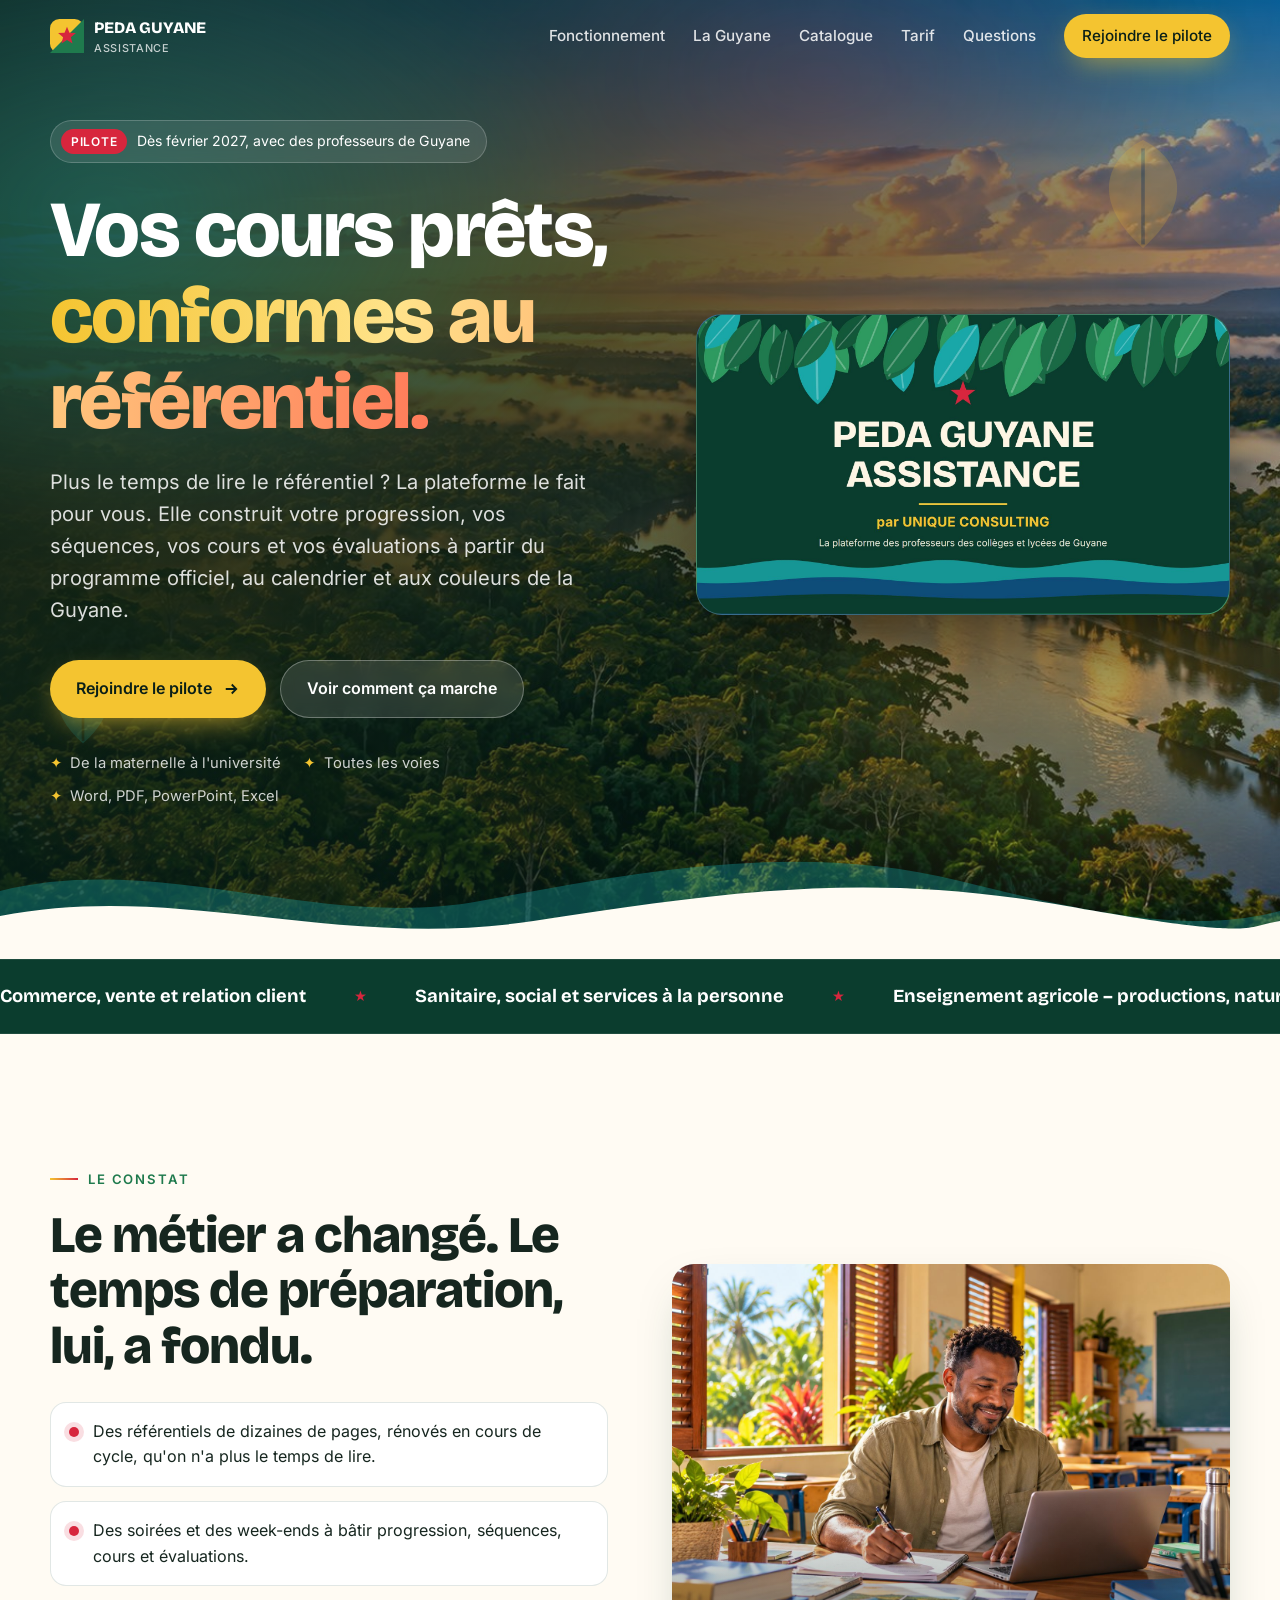
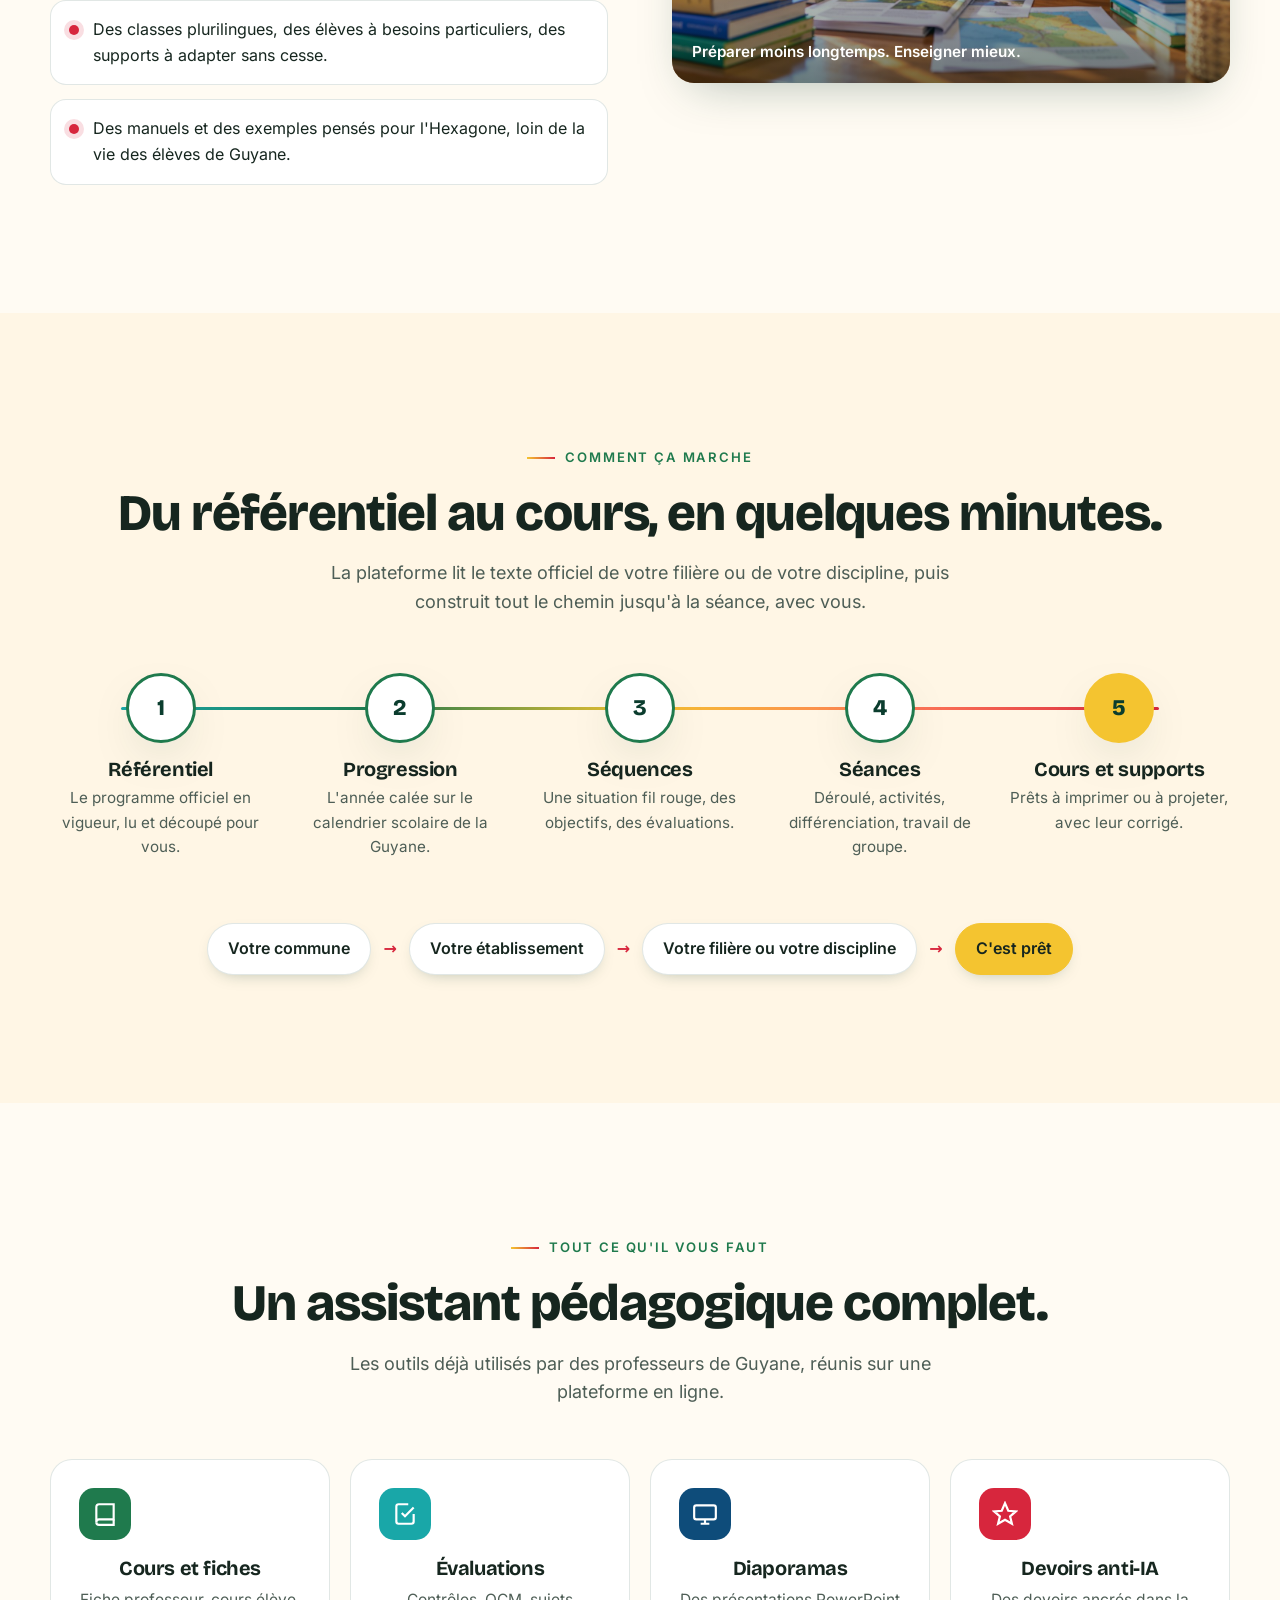
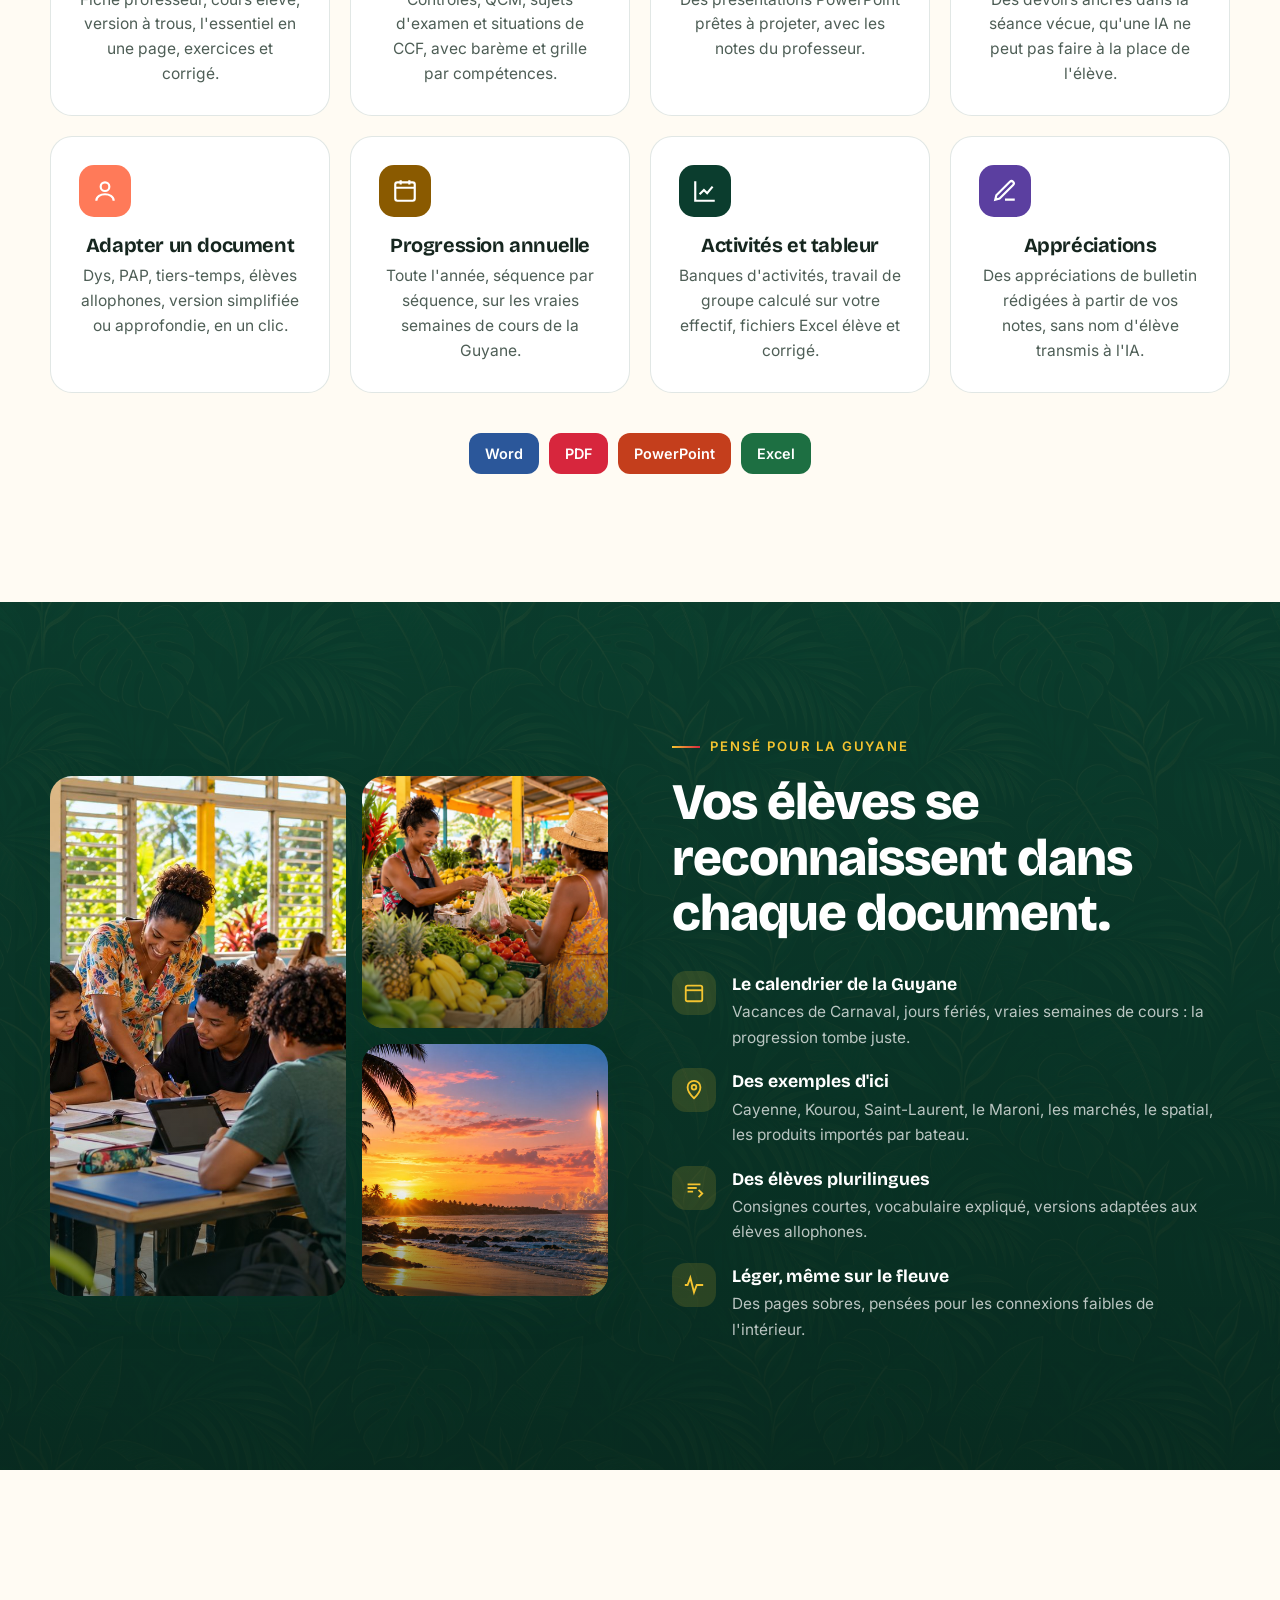
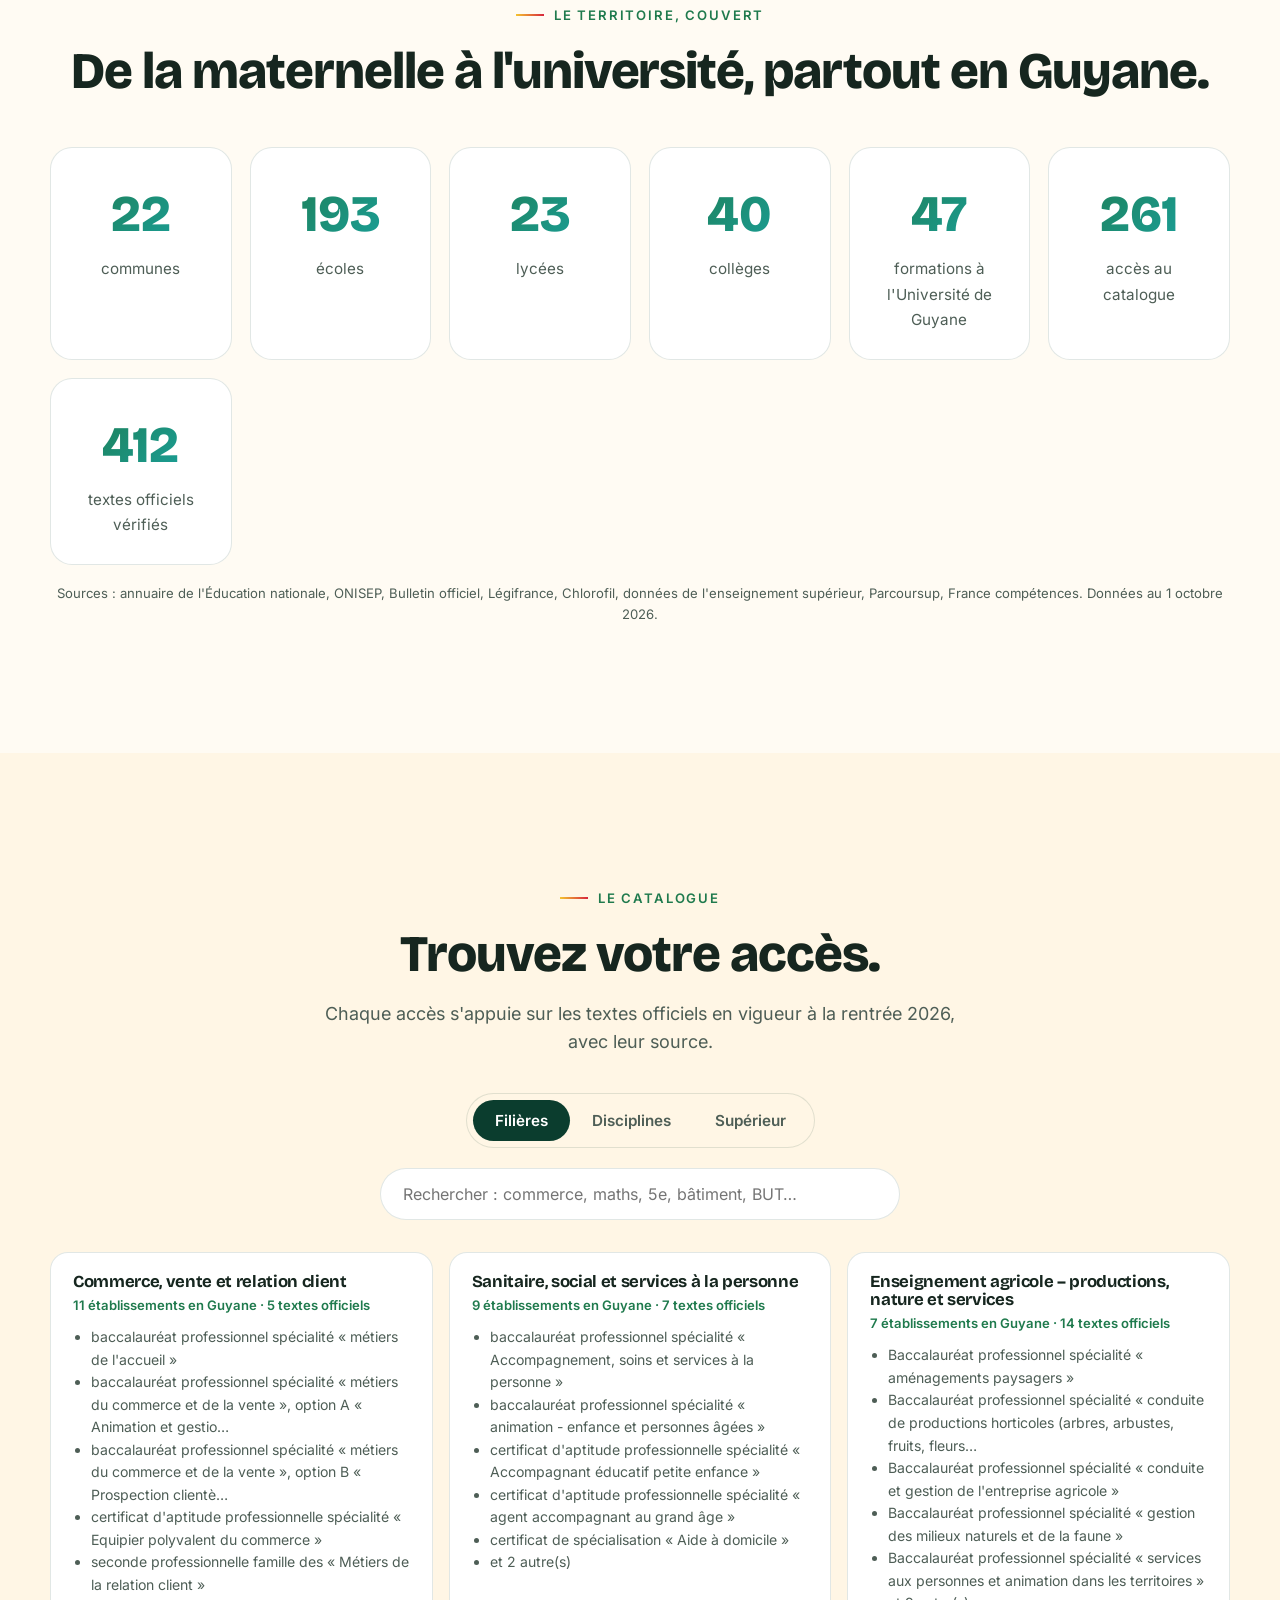
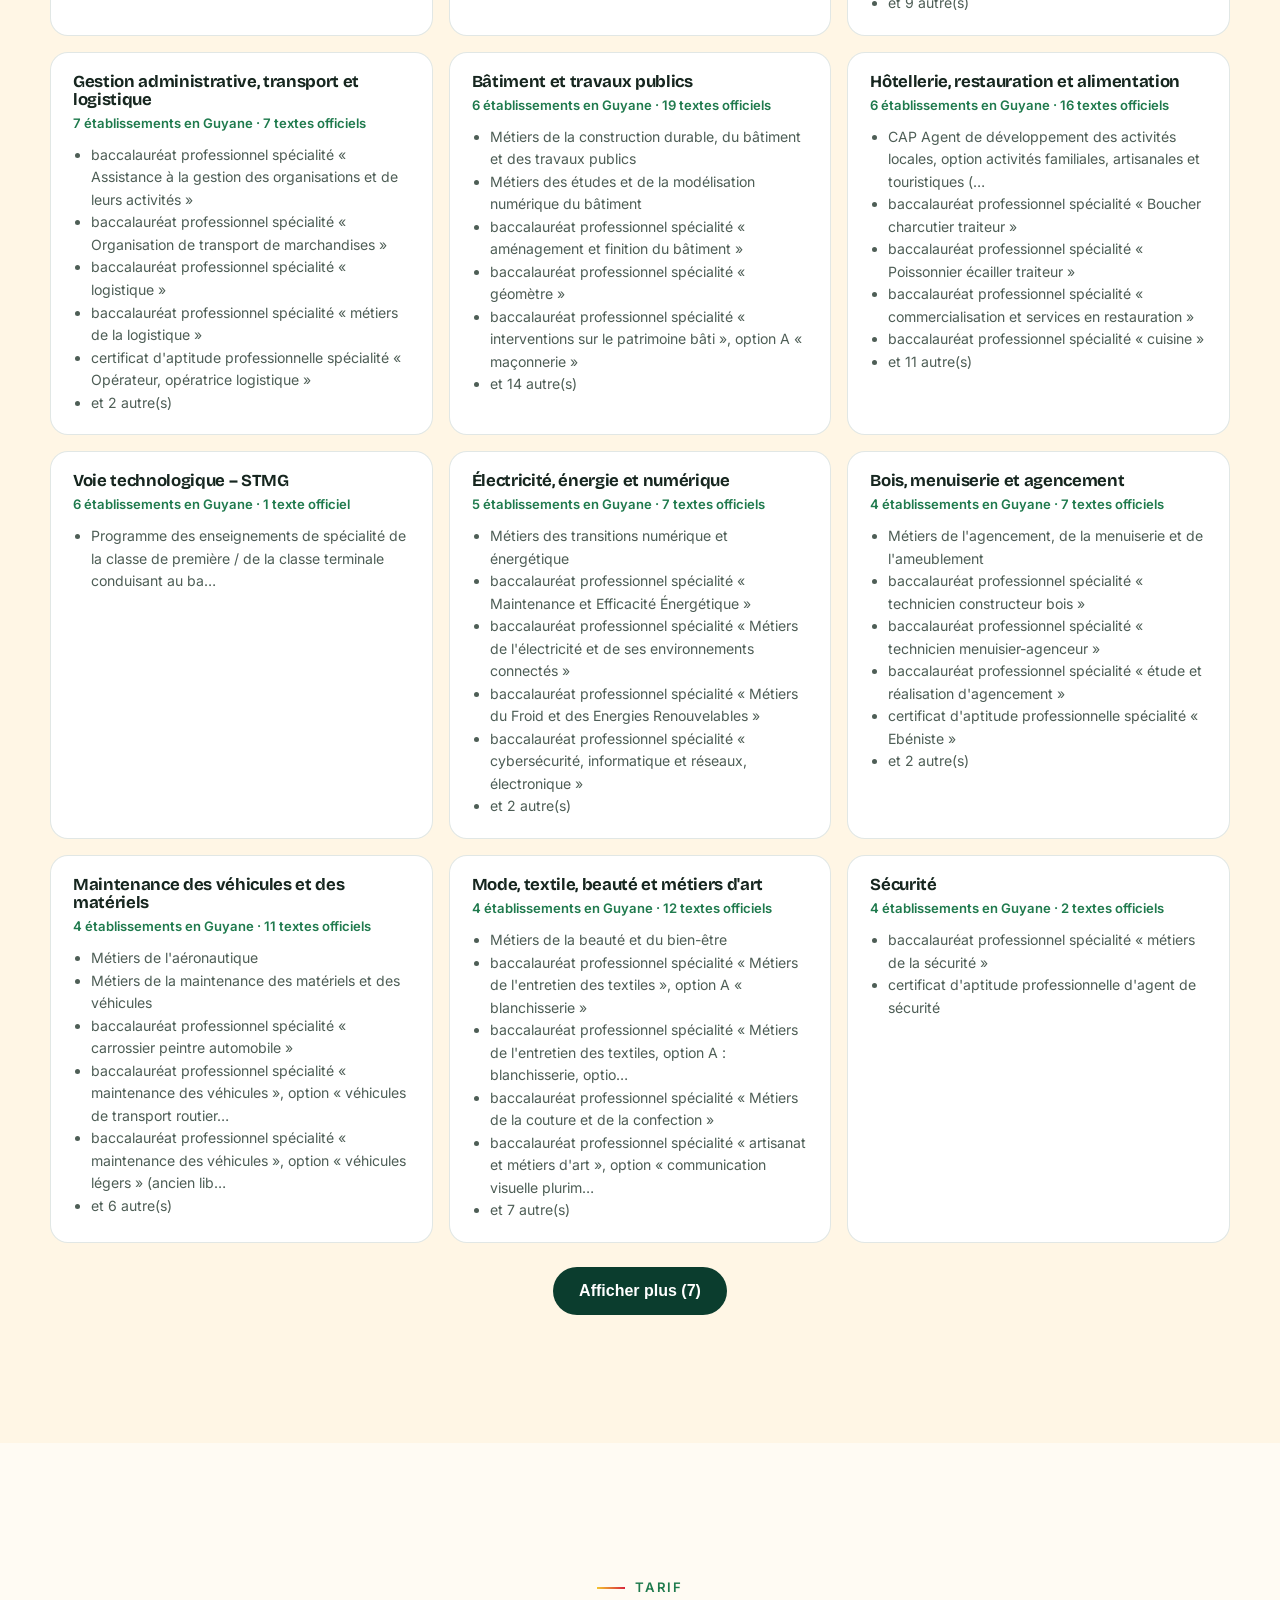
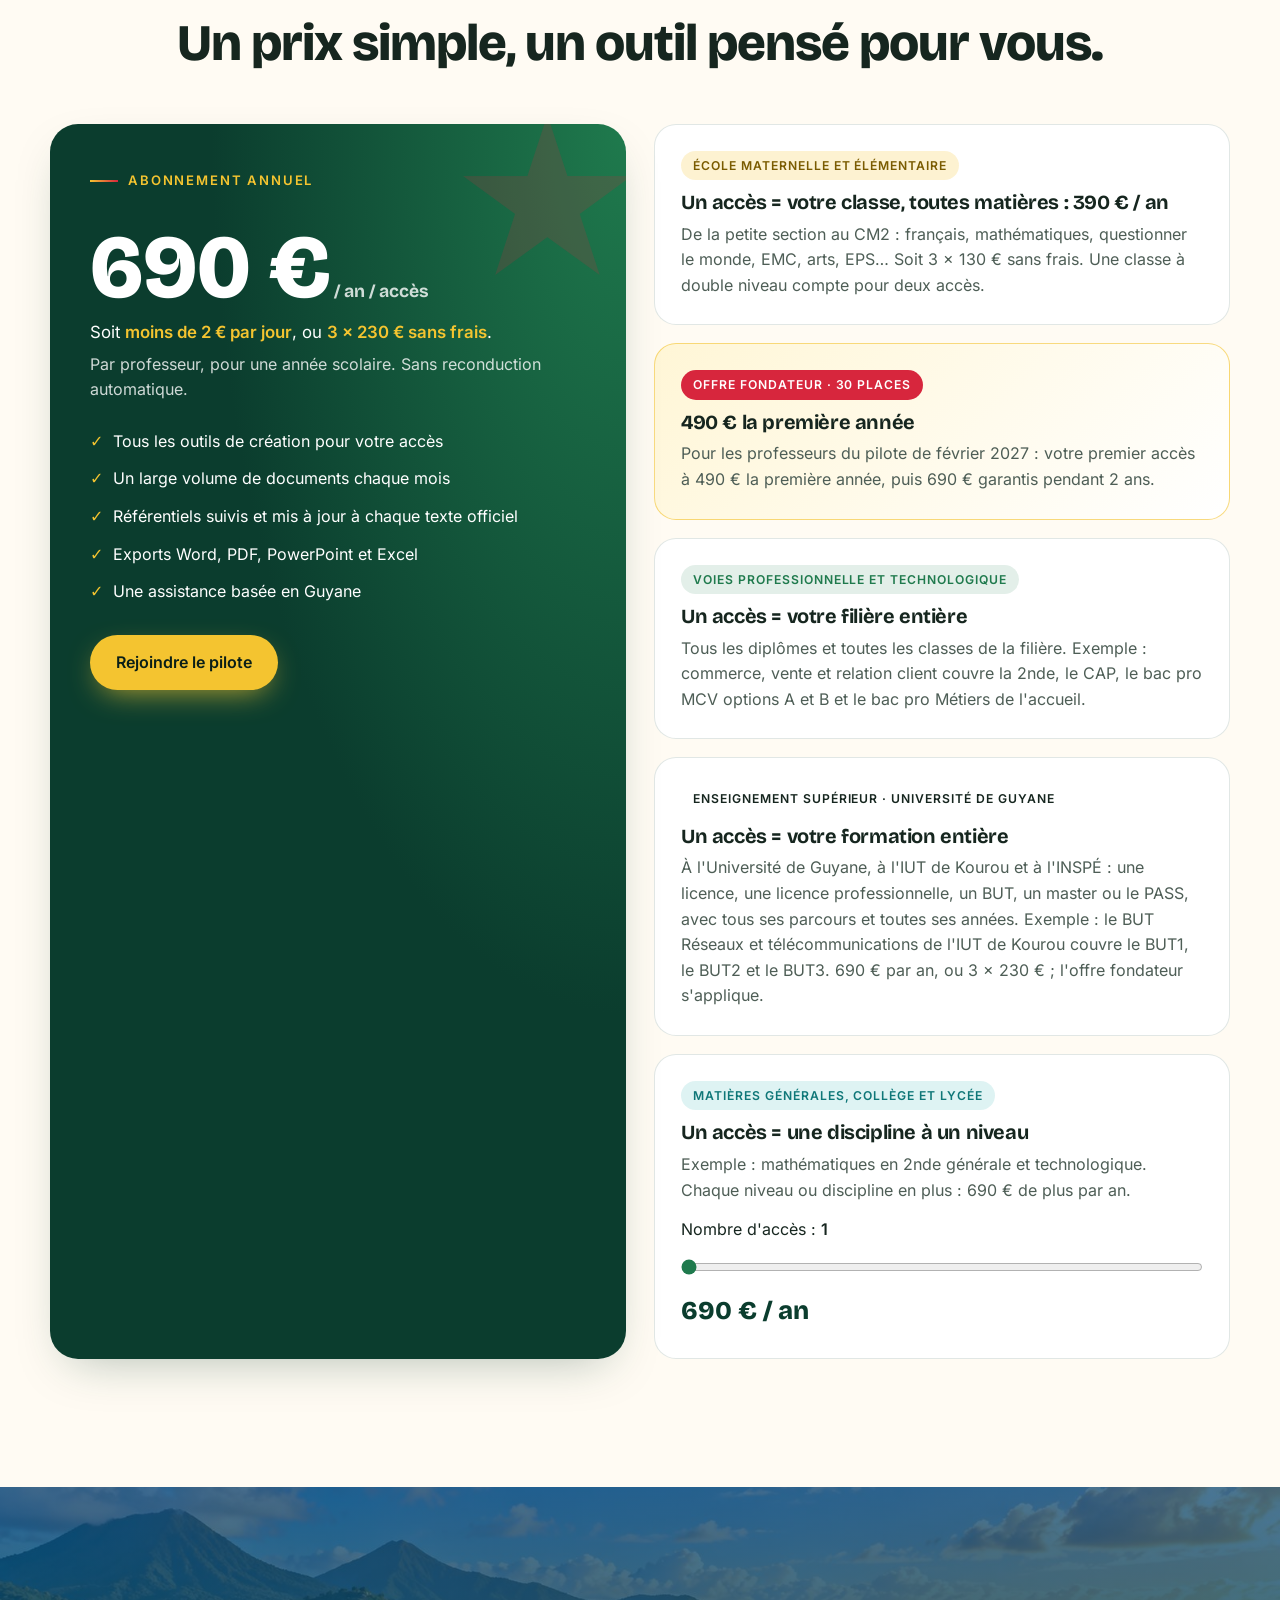
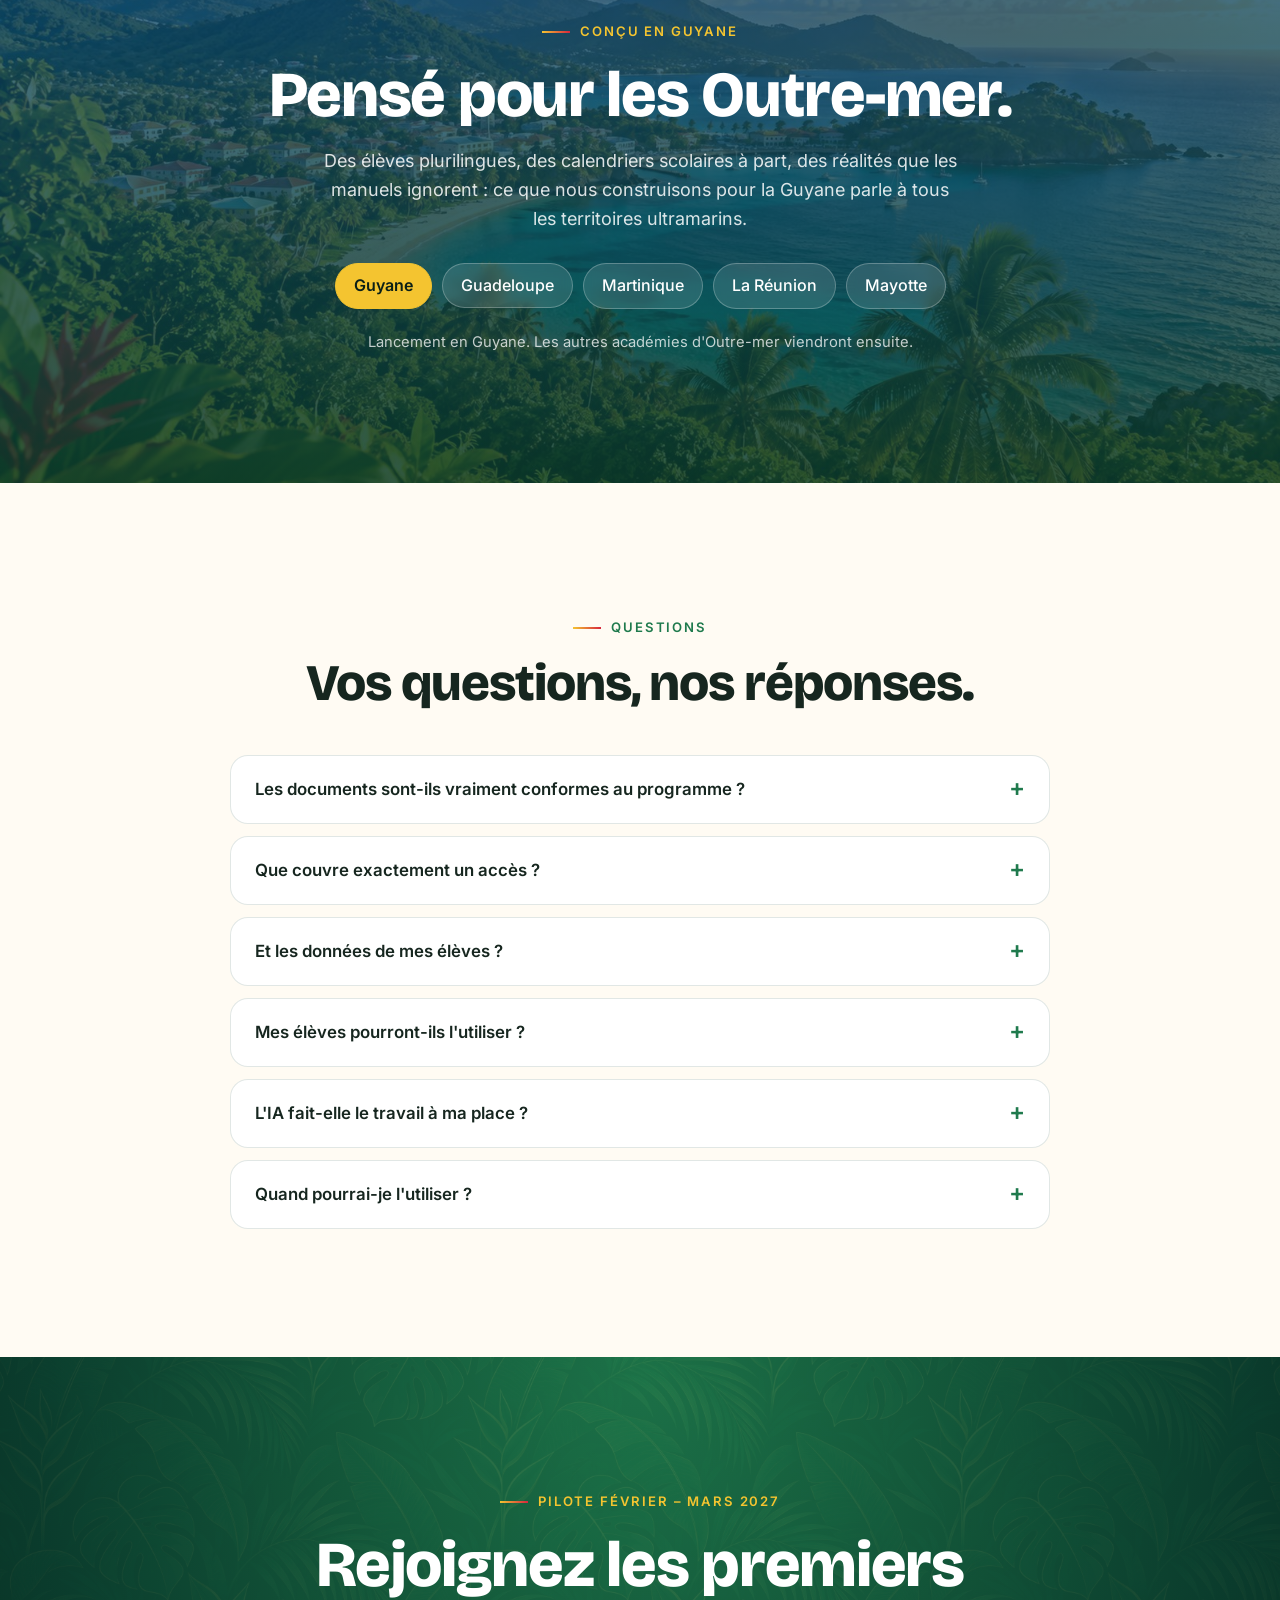
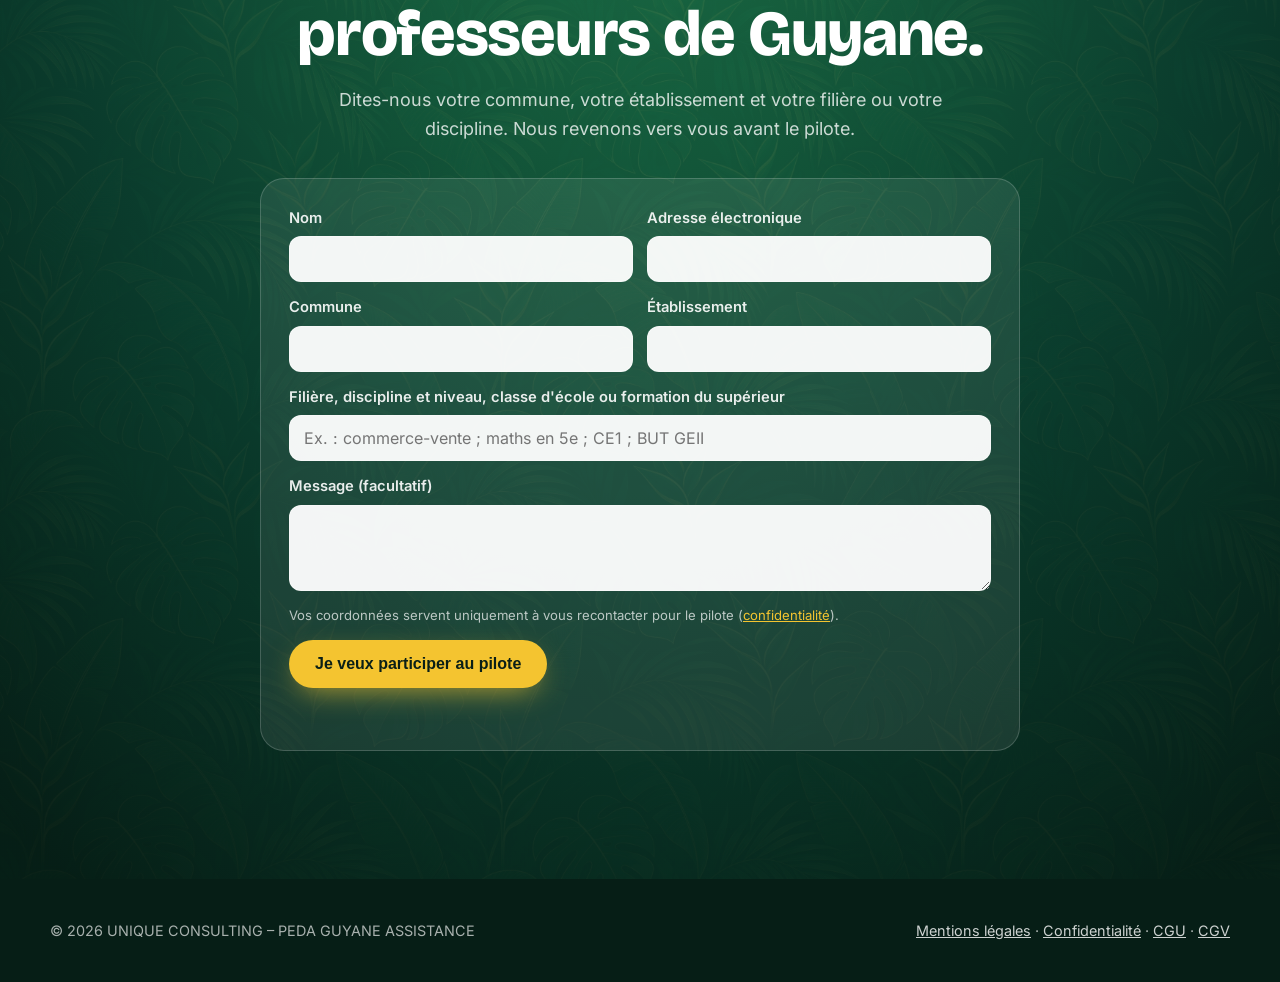
==== commit c22f5a38: "Page de vente : enseignement supérieur (Université de Guyane, IUT de Kourou, INSPÉ)" ====
--- a/index.html
+++ b/index.html
@@ -290,7 +290,7 @@
         <a class="btn btn-verre" href="#fonctionnement">Voir comment ça marche</a>
       </div>
       <div class="hero-puces revele retard-4">
-        <span>De la maternelle au lycée</span><span>Toutes les voies</span><span>Word, PDF, PowerPoint, Excel</span>
+        <span>De la maternelle à l'université</span><span>Toutes les voies</span><span>Word, PDF, PowerPoint, Excel</span>
       </div>
     </div>
     <div class="video-carte revele retard-2">
@@ -390,16 +390,17 @@
 <section id="chiffres">
   <div class="conteneur centre">
     <span class="surtitre revele">Le territoire, couvert</span>
-    <h2 class="revele">De la maternelle au lycée, partout en Guyane.</h2>
+    <h2 class="revele">De la maternelle à l'université, partout en Guyane.</h2>
     <div class="chiffres">
       <div class="chiffre revele"><b data-cle="communes">0</b><span>communes</span></div>
       <div class="chiffre revele"><b data-cle="ecoles">0</b><span>écoles</span></div>
       <div class="chiffre revele retard-1"><b data-cle="lycees">0</b><span>lycées</span></div>
       <div class="chiffre revele retard-2"><b data-cle="colleges">0</b><span>collèges</span></div>
+      <div class="chiffre revele retard-2"><b data-cle="formations_superieur">0</b><span>formations à l'Université de Guyane</span></div>
       <div class="chiffre revele retard-3"><b data-cle="acces">0</b><span>accès au catalogue</span></div>
       <div class="chiffre revele retard-4"><b data-cle="textes_verifies">0</b><span>textes officiels vérifiés</span></div>
     </div>
-    <p class="source revele">Sources : annuaire de l'Éducation nationale, ONISEP, Bulletin officiel, Légifrance, Chlorofil. Données au <span id="date-donnees"></span>.</p>
+    <p class="source revele">Sources : annuaire de l'Éducation nationale, ONISEP, Bulletin officiel, Légifrance, Chlorofil, données de l'enseignement supérieur, Parcoursup, France compétences. Données au <span id="date-donnees"></span>.</p>
   </div>
 </section>
 
@@ -411,8 +412,9 @@
     <div class="onglets revele" role="tablist">
       <button role="tab" aria-selected="true" data-onglet="filieres">Filières</button>
       <button role="tab" aria-selected="false" data-onglet="disciplines">Disciplines</button>
-    </div>
-    <input class="recherche revele" id="recherche" type="search" placeholder="Rechercher : commerce, maths, 5e, bâtiment…" aria-label="Rechercher un accès">
+      <button role="tab" aria-selected="false" data-onglet="superieur">Supérieur</button>
+    </div>
+    <input class="recherche revele" id="recherche" type="search" placeholder="Rechercher : commerce, maths, 5e, bâtiment, BUT…" aria-label="Rechercher un accès">
     <div class="resultats" id="resultats" aria-live="polite"></div>
     <button class="btn btn-foret plus" id="plus" hidden>Afficher plus</button>
   </div>
@@ -454,6 +456,11 @@
           <p>Tous les diplômes et toutes les classes de la filière. Exemple : commerce, vente et relation client couvre la 2nde, le CAP, le bac pro MCV options A et B et le bac pro Métiers de l'accueil.</p>
         </div>
         <div class="regle">
+          <span class="tag">Enseignement supérieur · Université de Guyane</span>
+          <h3>Un accès = votre formation entière</h3>
+          <p>À l'Université de Guyane, à l'IUT de Kourou et à l'INSPÉ : une licence, une licence professionnelle, un BUT, un master ou le PASS, avec tous ses parcours et toutes ses années. Exemple : le BUT Réseaux et télécommunications de l'IUT de Kourou couvre le BUT1, le BUT2 et le BUT3. <span data-prix>690</span> € par an, ou 3 × <span data-tiers>230</span> € ; l'offre fondateur s'applique.</p>
+        </div>
+        <div class="regle">
           <span class="tag" style="background:rgba(25,167,168,.14);color:#0F7778">Matières générales, collège et lycée</span>
           <h3>Un accès = une discipline à un niveau</h3>
           <p>Exemple : mathématiques en 2nde générale et technologique. Chaque niveau ou discipline en plus : <span data-prix>690</span> € de plus par an.</p>
@@ -488,7 +495,7 @@
     </div>
     <div class="faq">
       <details class="revele"><summary>Les documents sont-ils vraiment conformes au programme ?</summary><p>Chaque accès s'appuie sur les textes officiels en vigueur (Bulletin officiel, Légifrance, éduscol, Chlorofil), avec leur source et leur date de vérification. Une veille suit les nouveaux textes et les rénovations de diplômes. Vous restez le pédagogue : vous relisez, vous ajustez, vous décidez.</p></details>
-      <details class="revele"><summary>Que couvre exactement un accès ?</summary><p>À l'école, un accès couvre votre classe dans toutes ses matières. En voie professionnelle et technologique, un accès couvre toute votre filière : tous ses diplômes et toutes ses classes. En matière générale, au collège comme au lycée, un accès couvre une discipline à un niveau, par exemple le français en 4e. Chaque accès coûte 690 € par an (390 € pour une classe d'école), payables en une fois ou en 3 fois sans frais. Les professeurs du pilote bénéficient de l'offre fondateur : 490 € la première année.</p></details>
+      <details class="revele"><summary>Que couvre exactement un accès ?</summary><p>À l'école, un accès couvre votre classe dans toutes ses matières. En voie professionnelle et technologique, un accès couvre toute votre filière : tous ses diplômes et toutes ses classes. En matière générale, au collège comme au lycée, un accès couvre une discipline à un niveau, par exemple le français en 4e. Dans l'enseignement supérieur (Université de Guyane, dont l'IUT de Kourou et l'INSPÉ), un accès couvre une formation entière : une licence, un BUT ou un master, avec tous ses parcours et toutes ses années. Chaque accès coûte 690 € par an (390 € pour une classe d'école), payables en une fois ou en 3 fois sans frais. Les professeurs du pilote bénéficient de l'offre fondateur : 490 € la première année.</p></details>
       <details class="revele"><summary>Et les données de mes élèves ?</summary><p>La plateforme est réservée aux professeurs. Aucune donnée d'élève n'est demandée, et aucun nom, aucune adresse ni aucune information personnelle n'est transmise à l'IA. Les données seront hébergées dans l'Union européenne.</p></details>
       <details class="revele"><summary>Mes élèves pourront-ils l'utiliser ?</summary><p>Pas pour le moment : la plateforme est un outil pour les professeurs. Un espace de révision pour les élèves pourra venir plus tard.</p></details>
       <details class="revele"><summary>L'IA fait-elle le travail à ma place ?</summary><p>Elle vous fait gagner le temps de préparation : lecture du référentiel, structure, premier jet des documents. La pédagogie reste la vôtre. Et pour vos élèves, elle propose justement des devoirs qu'une IA ne peut pas faire à leur place.</p></details>
@@ -508,7 +515,7 @@
         <label>Adresse électronique<input name="courriel" type="email" required maxlength="254" autocomplete="email"></label>
         <label>Commune<input name="commune" maxlength="80"></label>
         <label>Établissement<input name="etablissement" maxlength="200"></label>
-        <label class="large">Filière, discipline et niveau, ou classe d'école<input name="acces_souhaite" maxlength="300" placeholder="Ex. : commerce-vente ; maths en 5e ; CE1"></label>
+        <label class="large">Filière, discipline et niveau, classe d'école ou formation du supérieur<input name="acces_souhaite" maxlength="300" placeholder="Ex. : commerce-vente ; maths en 5e ; CE1 ; BUT GEII"></label>
         <label class="large">Message (facultatif)<textarea name="message" rows="3" maxlength="2000"></textarea></label>
         <label class="piege" aria-hidden="true">Site web<input name="site_web" tabindex="-1" autocomplete="off"></label>
       </div>
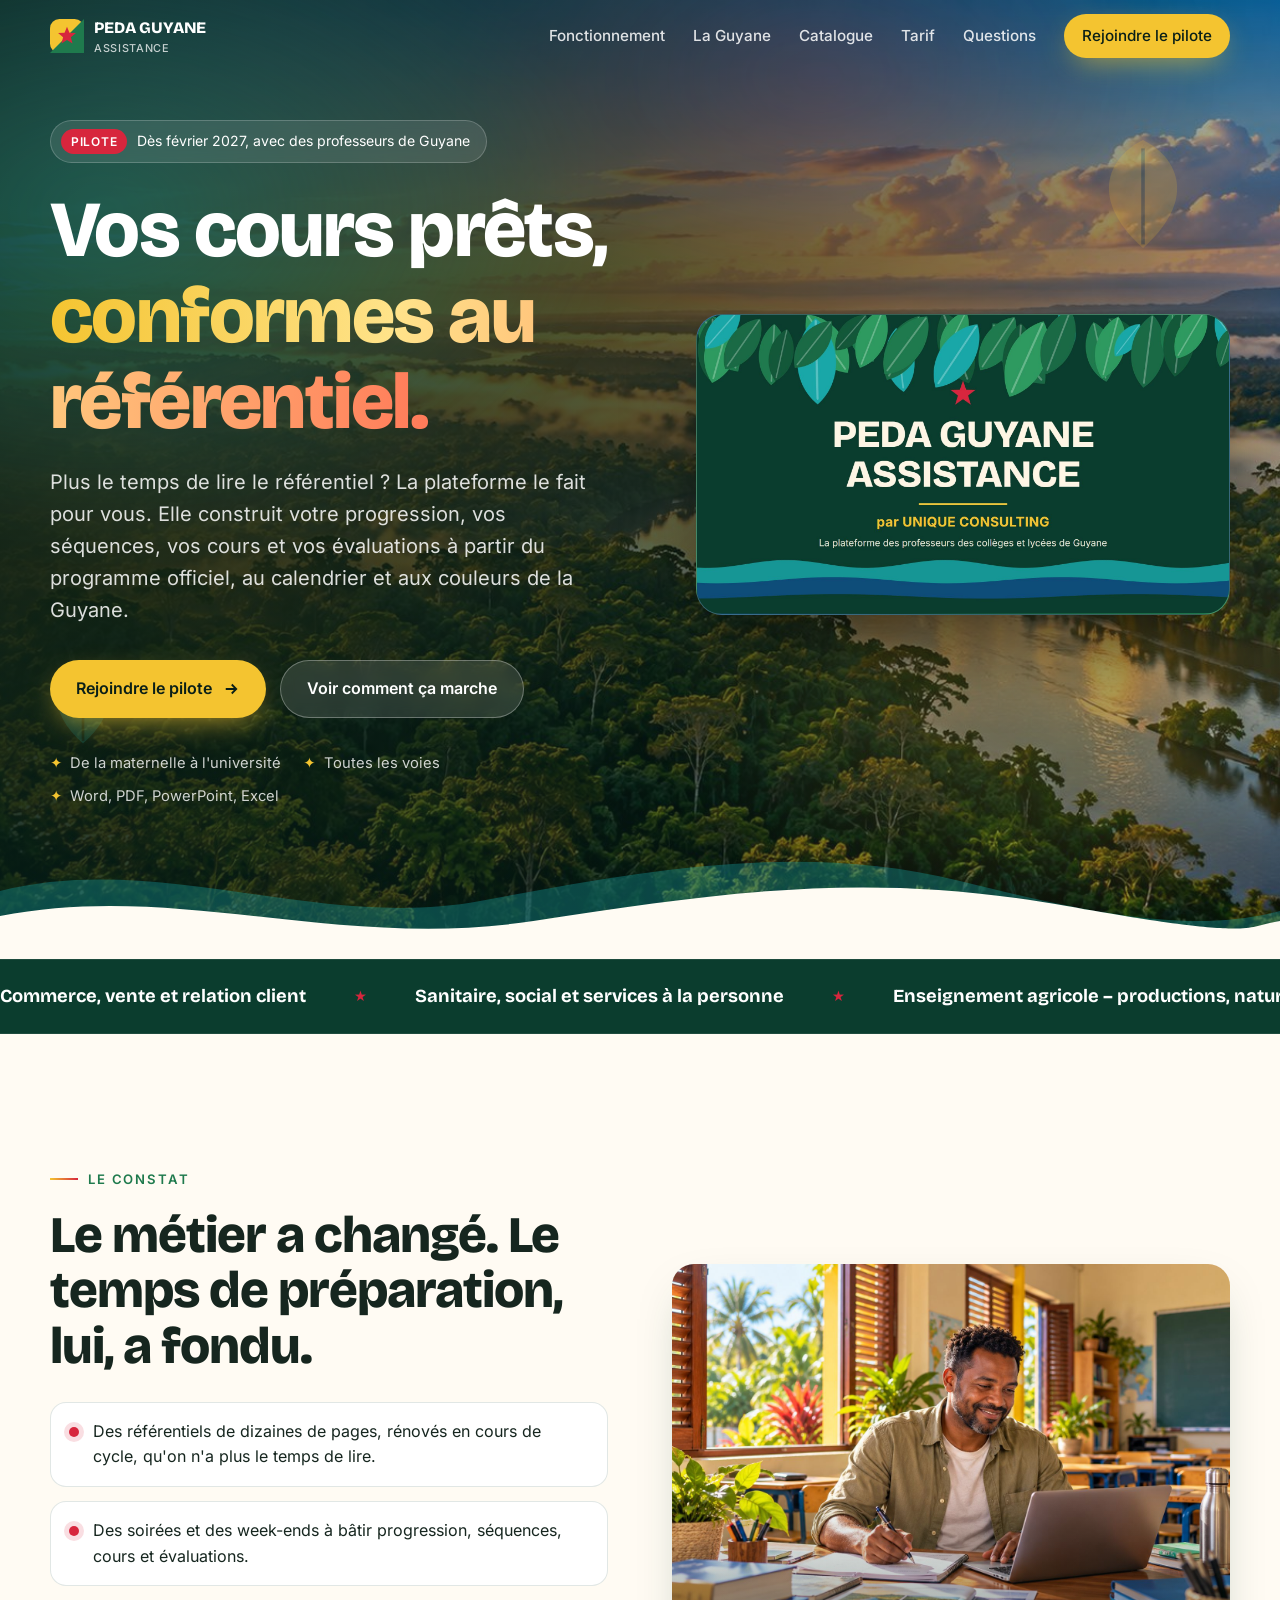
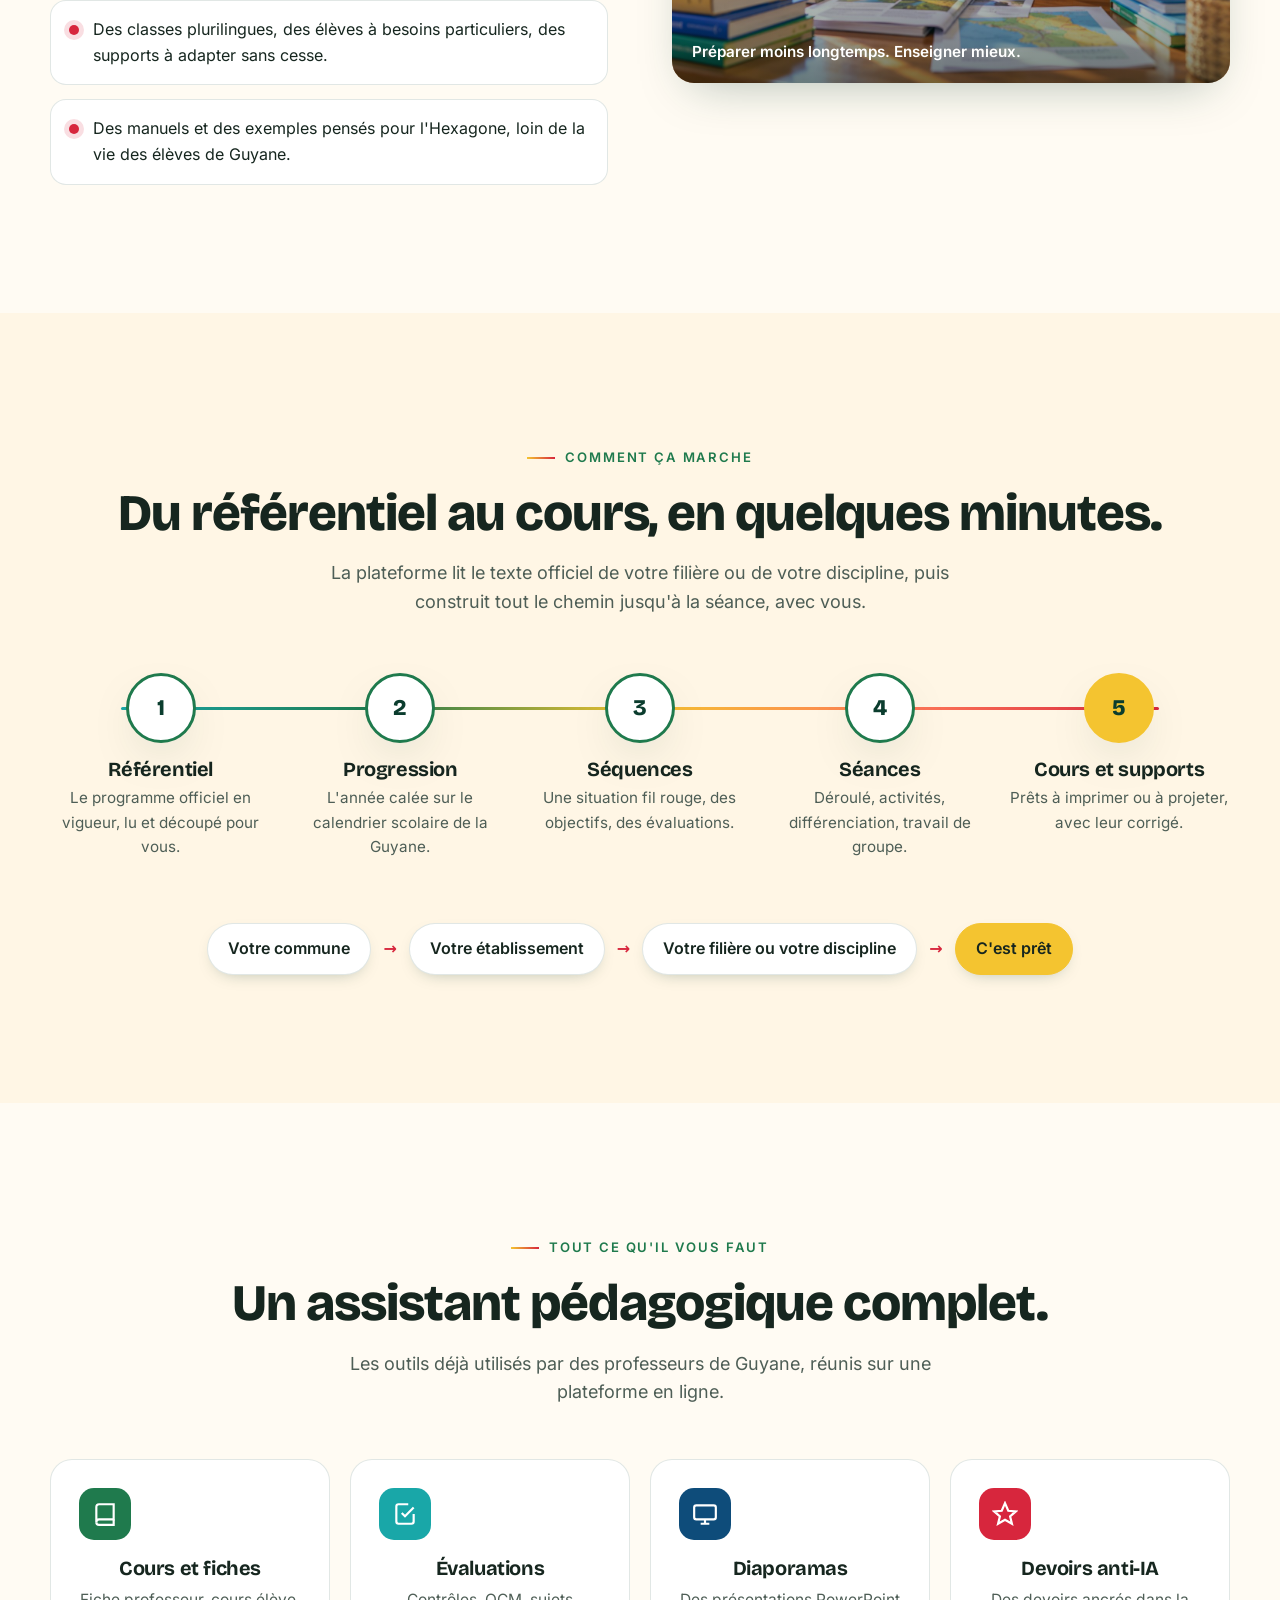
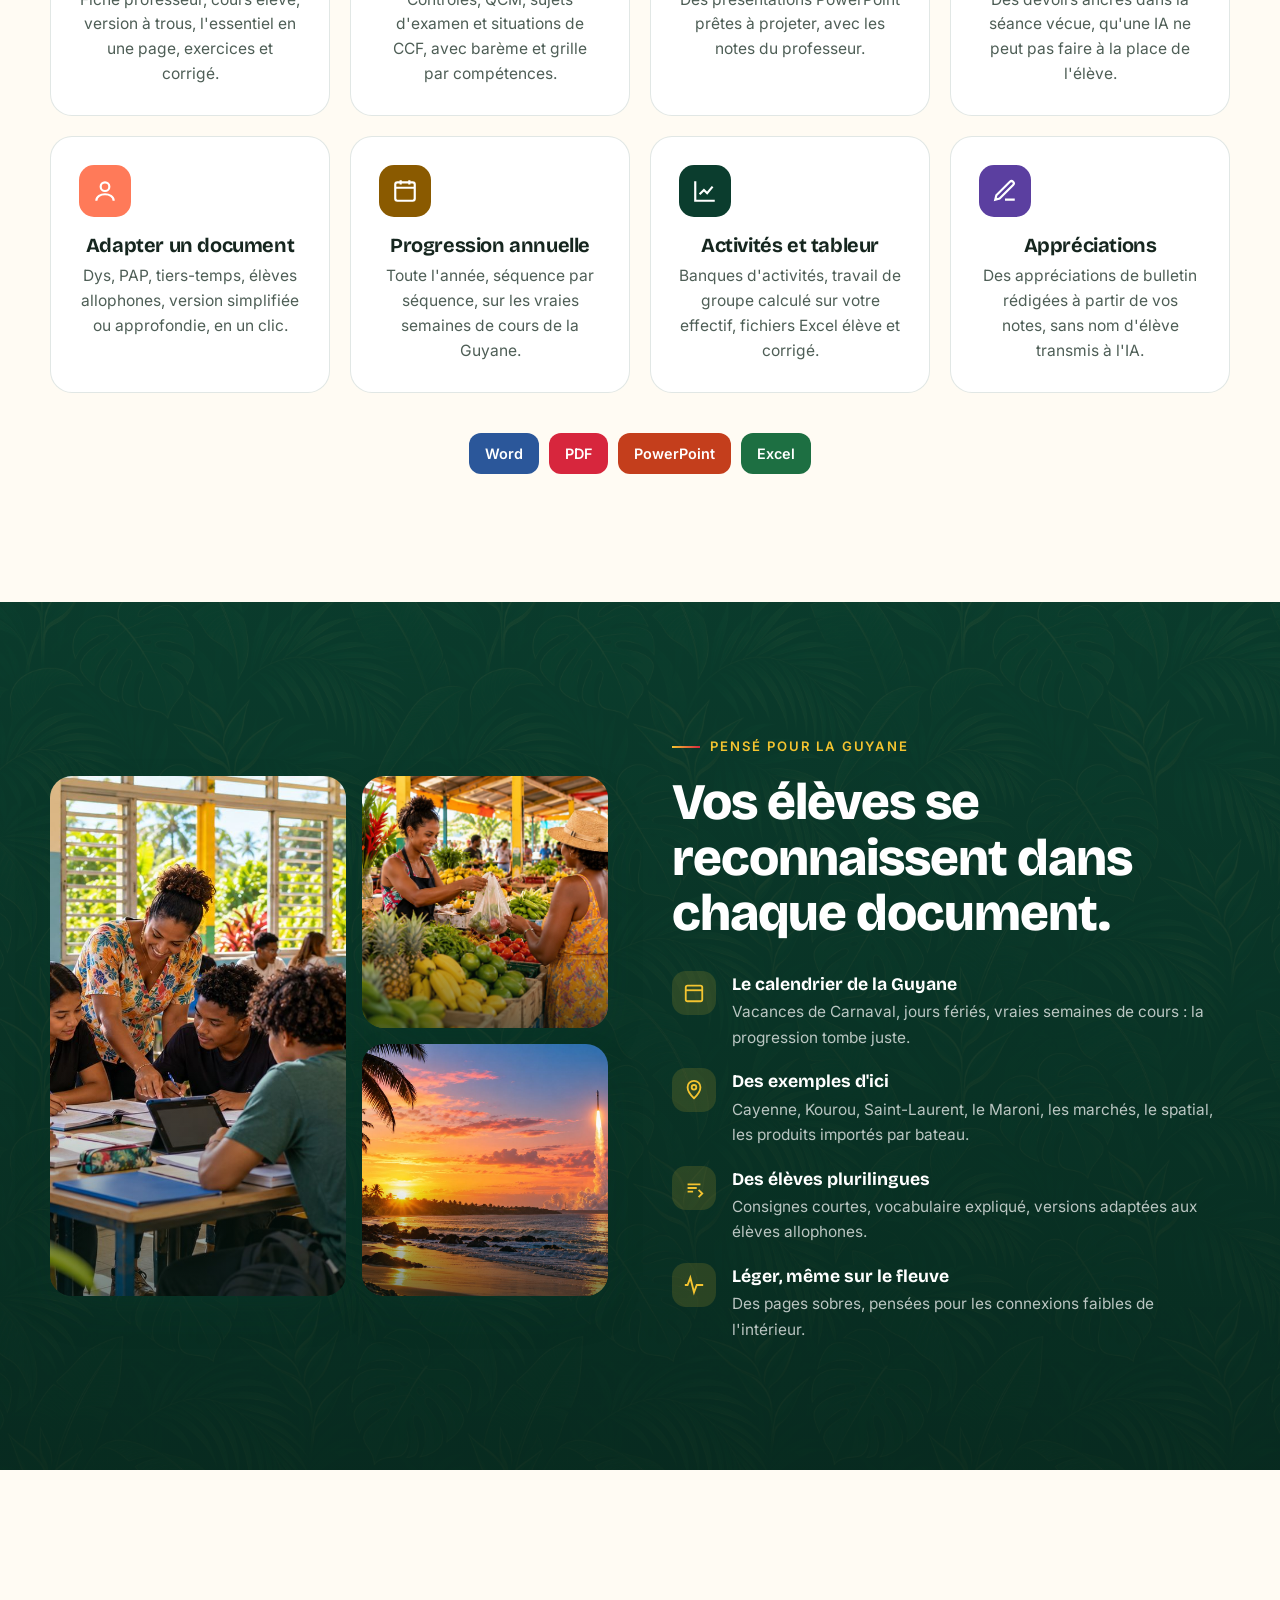
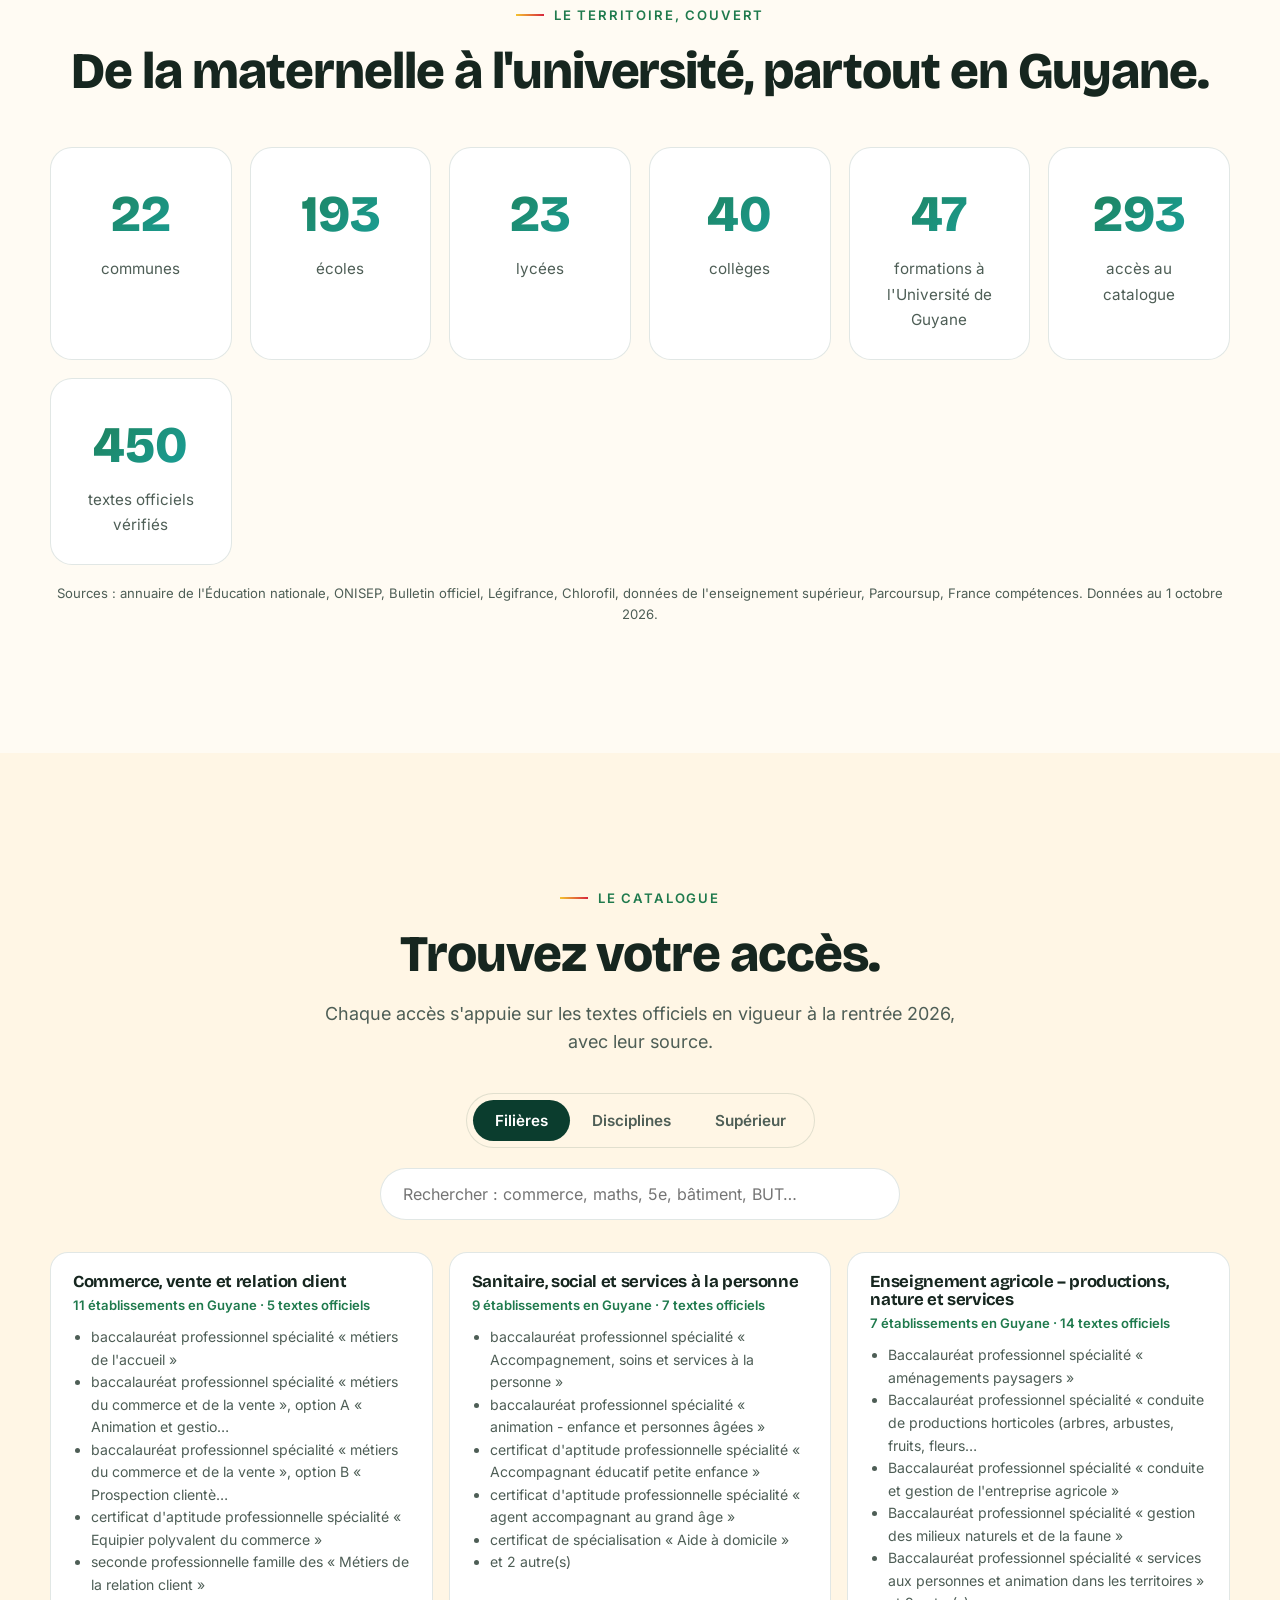
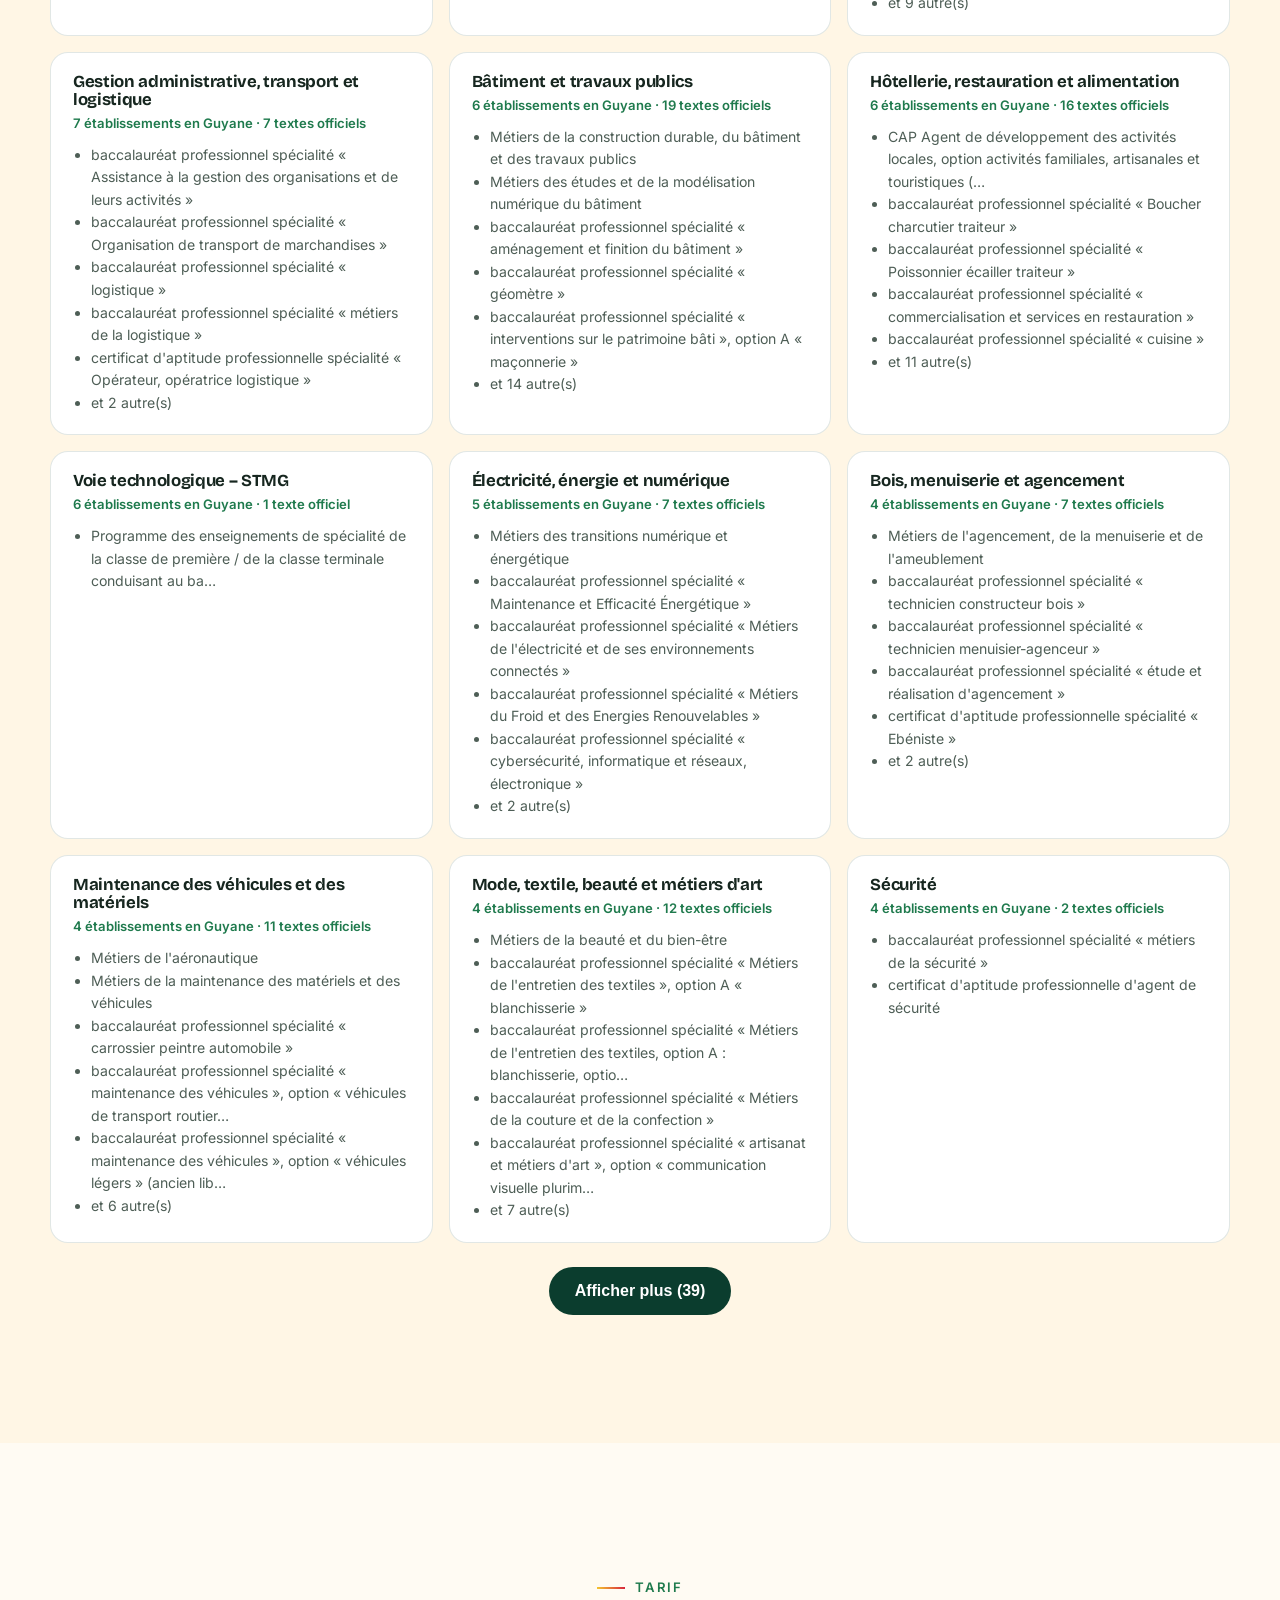
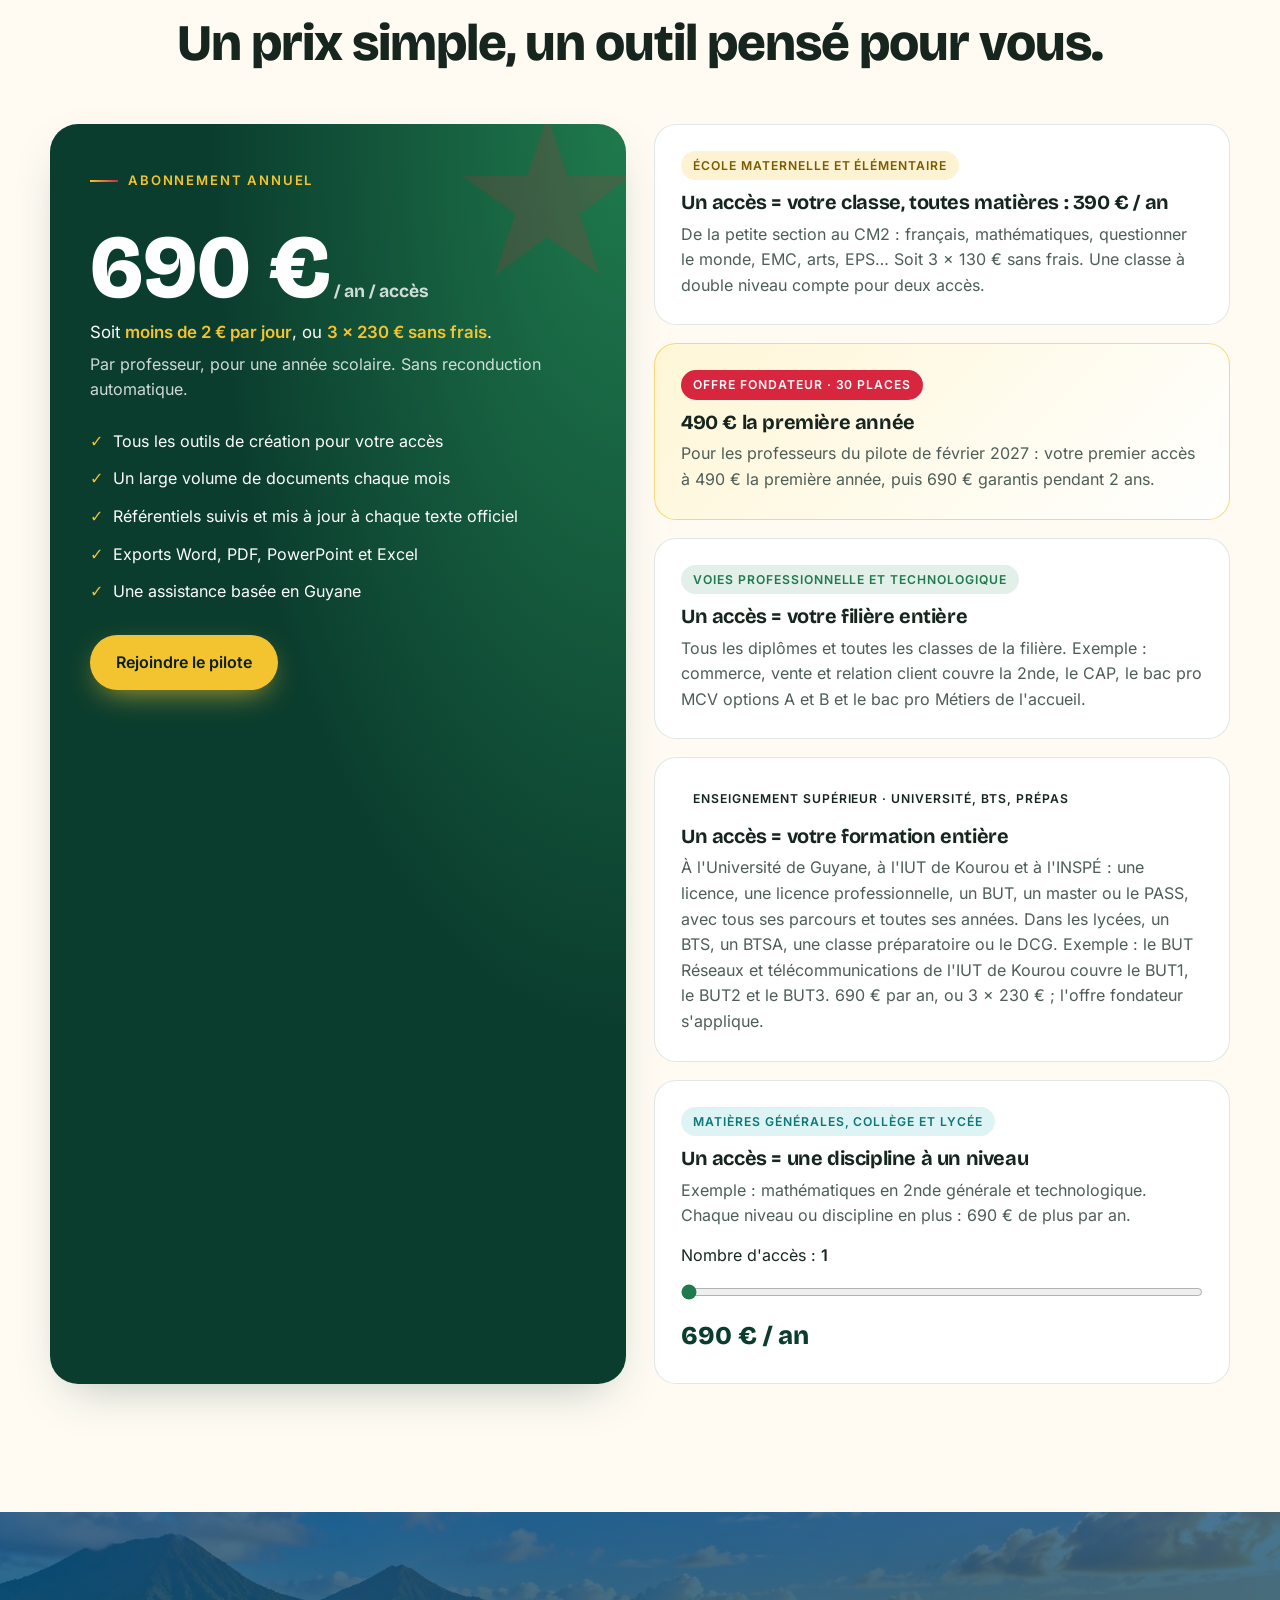
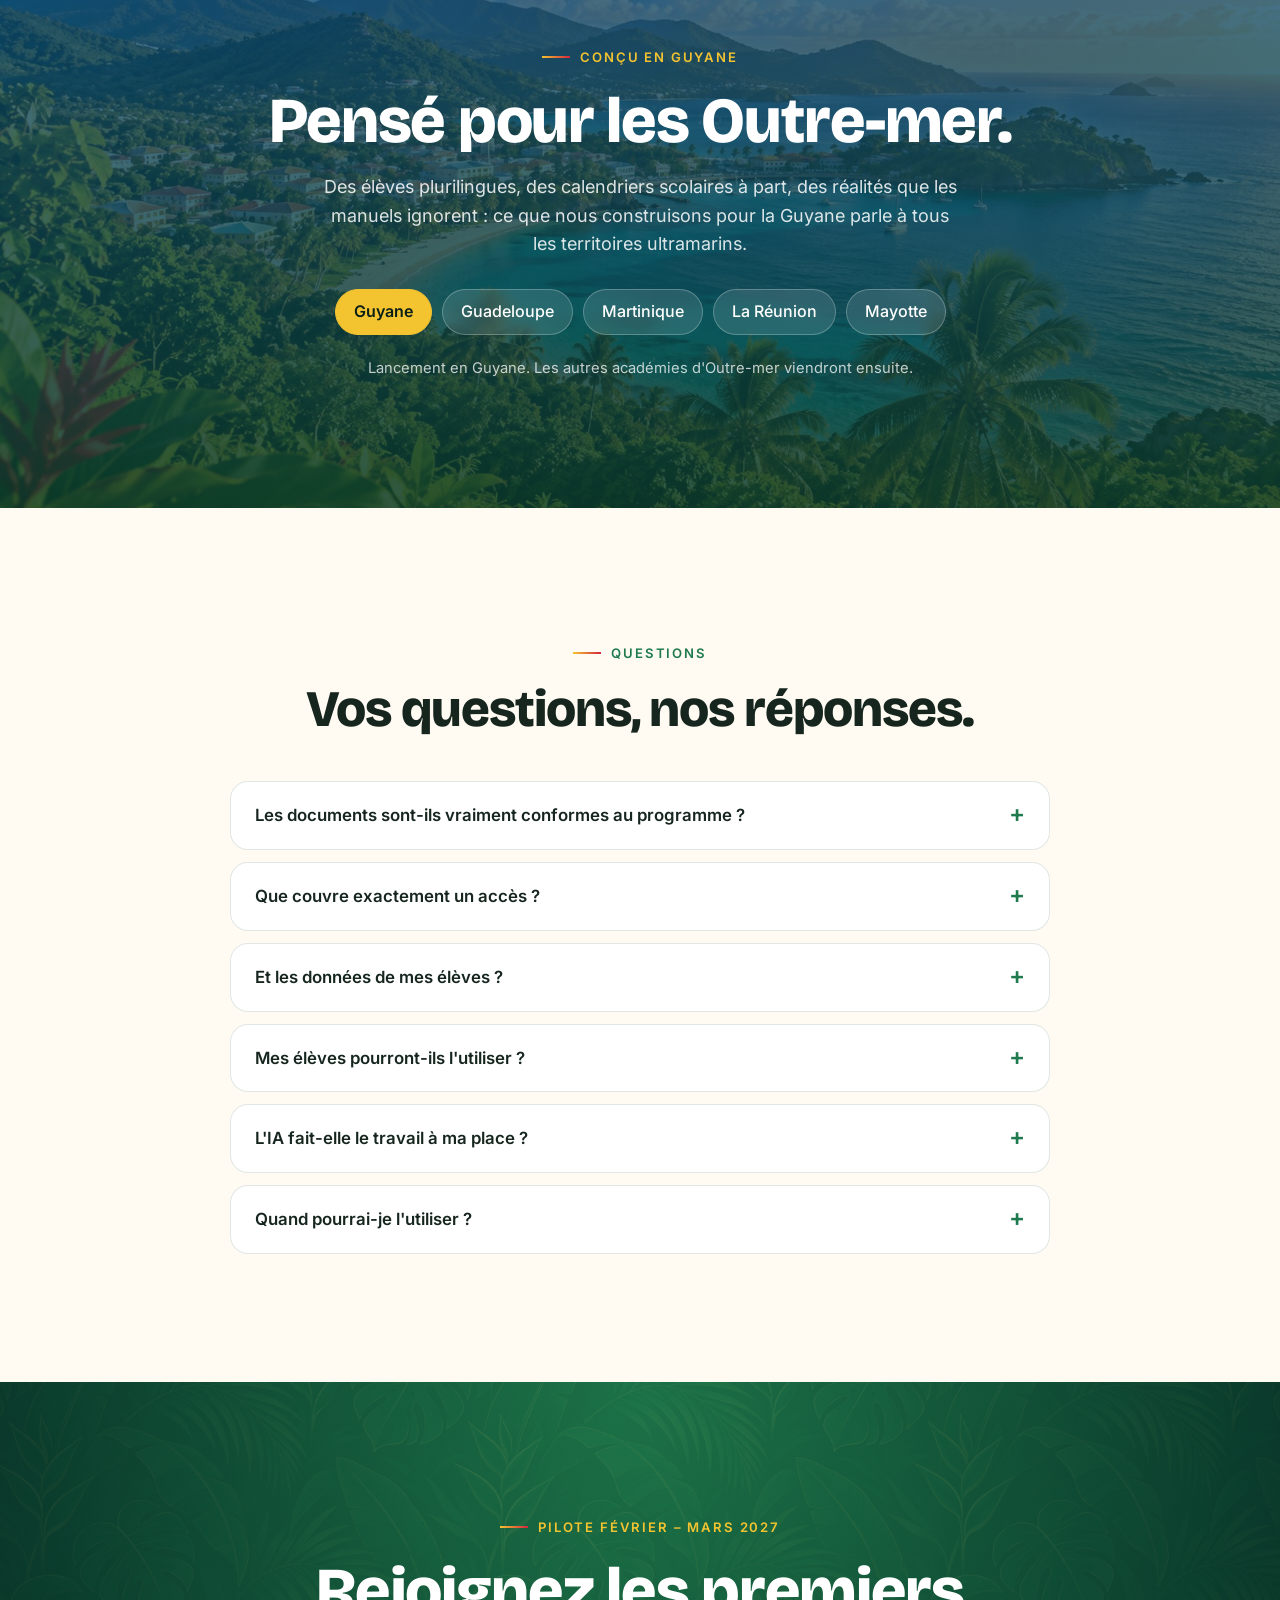
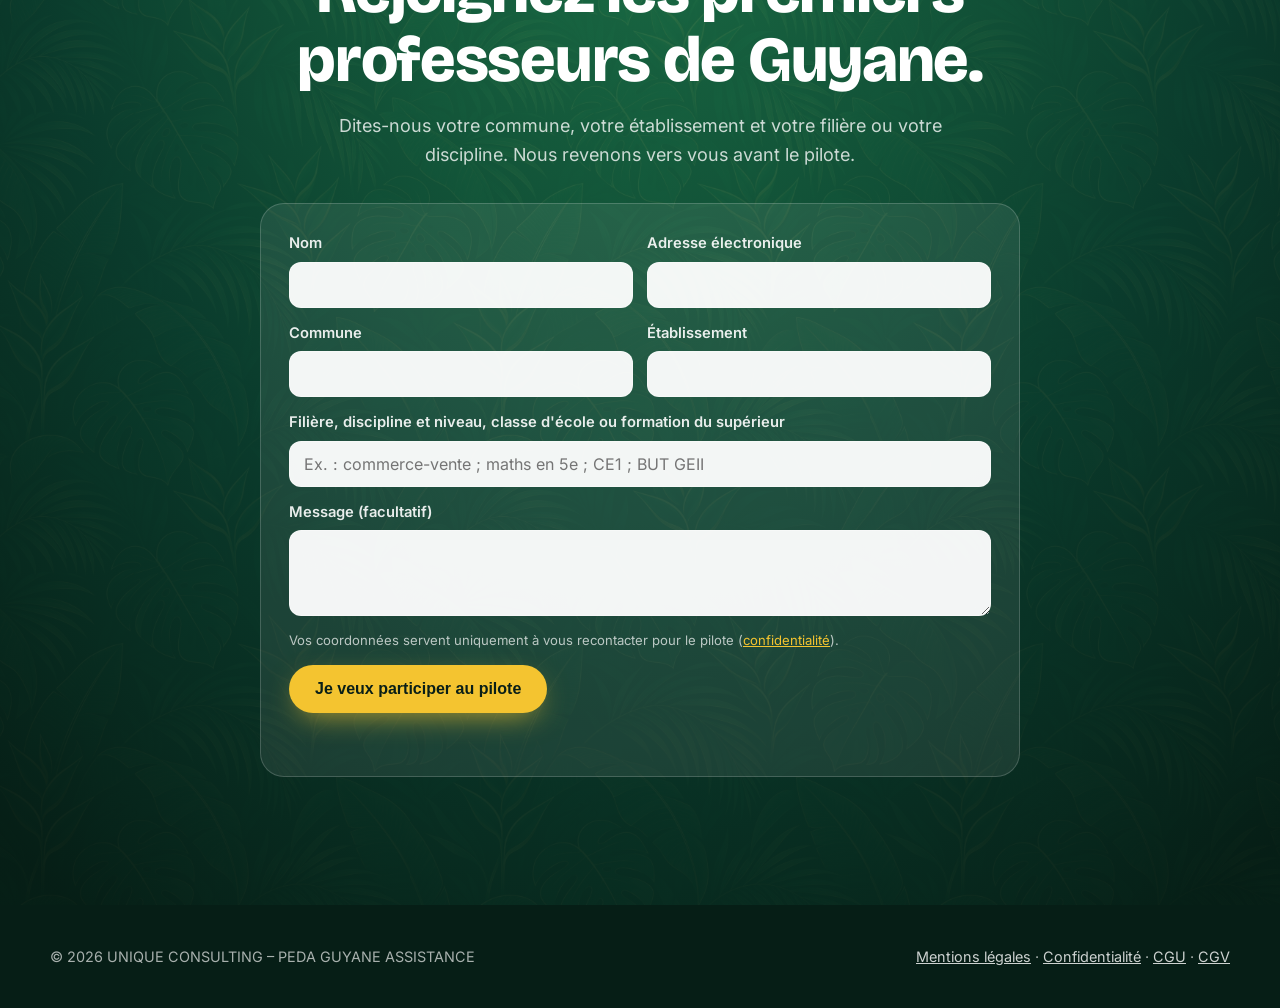
==== commit 95785c83: "Page de vente : BTS, classes préparatoires et DCG des lycées" ====
--- a/index.html
+++ b/index.html
@@ -456,9 +456,9 @@
           <p>Tous les diplômes et toutes les classes de la filière. Exemple : commerce, vente et relation client couvre la 2nde, le CAP, le bac pro MCV options A et B et le bac pro Métiers de l'accueil.</p>
         </div>
         <div class="regle">
-          <span class="tag">Enseignement supérieur · Université de Guyane</span>
+          <span class="tag">Enseignement supérieur · Université, BTS, prépas</span>
           <h3>Un accès = votre formation entière</h3>
-          <p>À l'Université de Guyane, à l'IUT de Kourou et à l'INSPÉ : une licence, une licence professionnelle, un BUT, un master ou le PASS, avec tous ses parcours et toutes ses années. Exemple : le BUT Réseaux et télécommunications de l'IUT de Kourou couvre le BUT1, le BUT2 et le BUT3. <span data-prix>690</span> € par an, ou 3 × <span data-tiers>230</span> € ; l'offre fondateur s'applique.</p>
+          <p>À l'Université de Guyane, à l'IUT de Kourou et à l'INSPÉ : une licence, une licence professionnelle, un BUT, un master ou le PASS, avec tous ses parcours et toutes ses années. Dans les lycées, un BTS, un BTSA, une classe préparatoire ou le DCG. Exemple : le BUT Réseaux et télécommunications de l'IUT de Kourou couvre le BUT1, le BUT2 et le BUT3. <span data-prix>690</span> € par an, ou 3 × <span data-tiers>230</span> € ; l'offre fondateur s'applique.</p>
         </div>
         <div class="regle">
           <span class="tag" style="background:rgba(25,167,168,.14);color:#0F7778">Matières générales, collège et lycée</span>
@@ -495,7 +495,7 @@
     </div>
     <div class="faq">
       <details class="revele"><summary>Les documents sont-ils vraiment conformes au programme ?</summary><p>Chaque accès s'appuie sur les textes officiels en vigueur (Bulletin officiel, Légifrance, éduscol, Chlorofil), avec leur source et leur date de vérification. Une veille suit les nouveaux textes et les rénovations de diplômes. Vous restez le pédagogue : vous relisez, vous ajustez, vous décidez.</p></details>
-      <details class="revele"><summary>Que couvre exactement un accès ?</summary><p>À l'école, un accès couvre votre classe dans toutes ses matières. En voie professionnelle et technologique, un accès couvre toute votre filière : tous ses diplômes et toutes ses classes. En matière générale, au collège comme au lycée, un accès couvre une discipline à un niveau, par exemple le français en 4e. Dans l'enseignement supérieur (Université de Guyane, dont l'IUT de Kourou et l'INSPÉ), un accès couvre une formation entière : une licence, un BUT ou un master, avec tous ses parcours et toutes ses années. Chaque accès coûte 690 € par an (390 € pour une classe d'école), payables en une fois ou en 3 fois sans frais. Les professeurs du pilote bénéficient de l'offre fondateur : 490 € la première année.</p></details>
+      <details class="revele"><summary>Que couvre exactement un accès ?</summary><p>À l'école, un accès couvre votre classe dans toutes ses matières. En voie professionnelle et technologique, un accès couvre toute votre filière : tous ses diplômes et toutes ses classes. En matière générale, au collège comme au lycée, un accès couvre une discipline à un niveau, par exemple le français en 4e. Dans l'enseignement supérieur (Université de Guyane, dont l'IUT de Kourou et l'INSPÉ) et après le bac dans les lycées (BTS, BTSA, classes préparatoires, DCG), un accès couvre une formation entière : une licence, un BUT, un master, un BTS ou une classe préparatoire, avec tous ses parcours et toutes ses années. Chaque accès coûte 690 € par an (390 € pour une classe d'école), payables en une fois ou en 3 fois sans frais. Les professeurs du pilote bénéficient de l'offre fondateur : 490 € la première année.</p></details>
       <details class="revele"><summary>Et les données de mes élèves ?</summary><p>La plateforme est réservée aux professeurs. Aucune donnée d'élève n'est demandée, et aucun nom, aucune adresse ni aucune information personnelle n'est transmise à l'IA. Les données seront hébergées dans l'Union européenne.</p></details>
       <details class="revele"><summary>Mes élèves pourront-ils l'utiliser ?</summary><p>Pas pour le moment : la plateforme est un outil pour les professeurs. Un espace de révision pour les élèves pourra venir plus tard.</p></details>
       <details class="revele"><summary>L'IA fait-elle le travail à ma place ?</summary><p>Elle vous fait gagner le temps de préparation : lecture du référentiel, structure, premier jet des documents. La pédagogie reste la vôtre. Et pour vos élèves, elle propose justement des devoirs qu'une IA ne peut pas faire à leur place.</p></details>
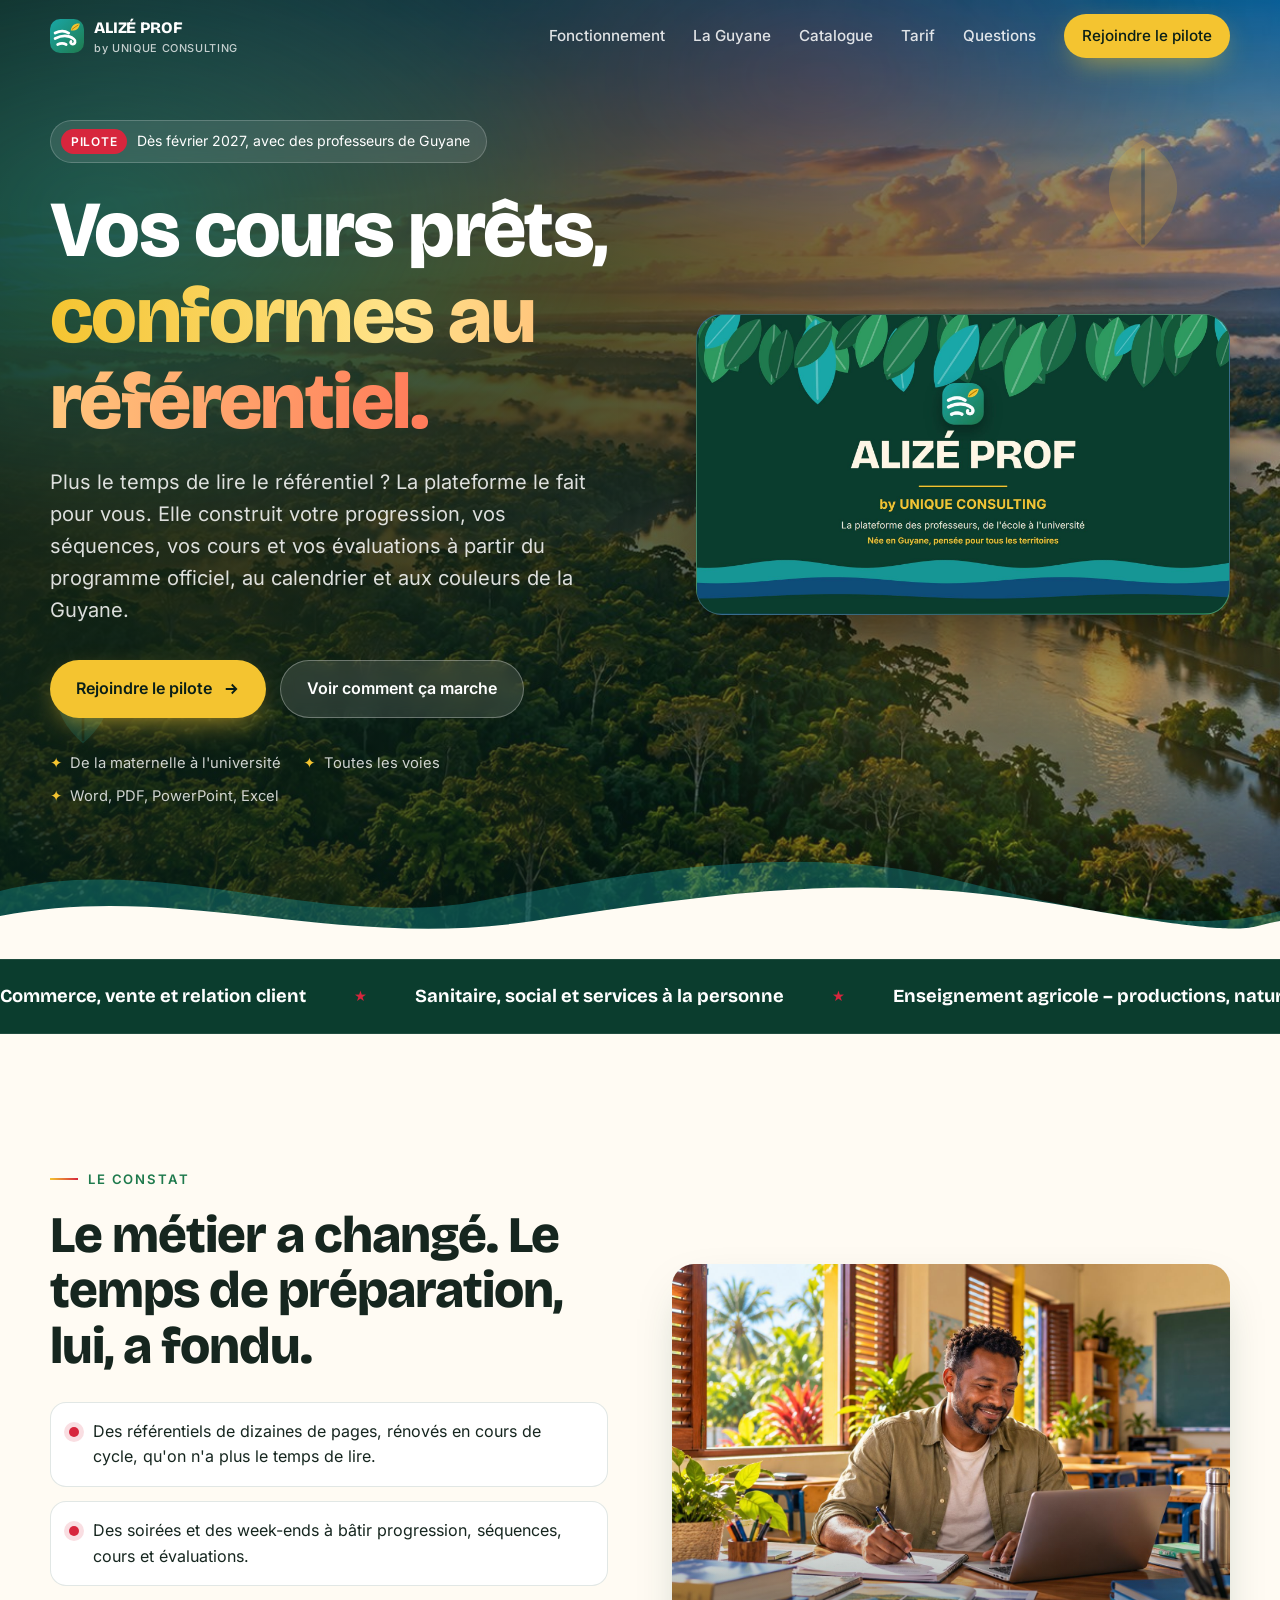
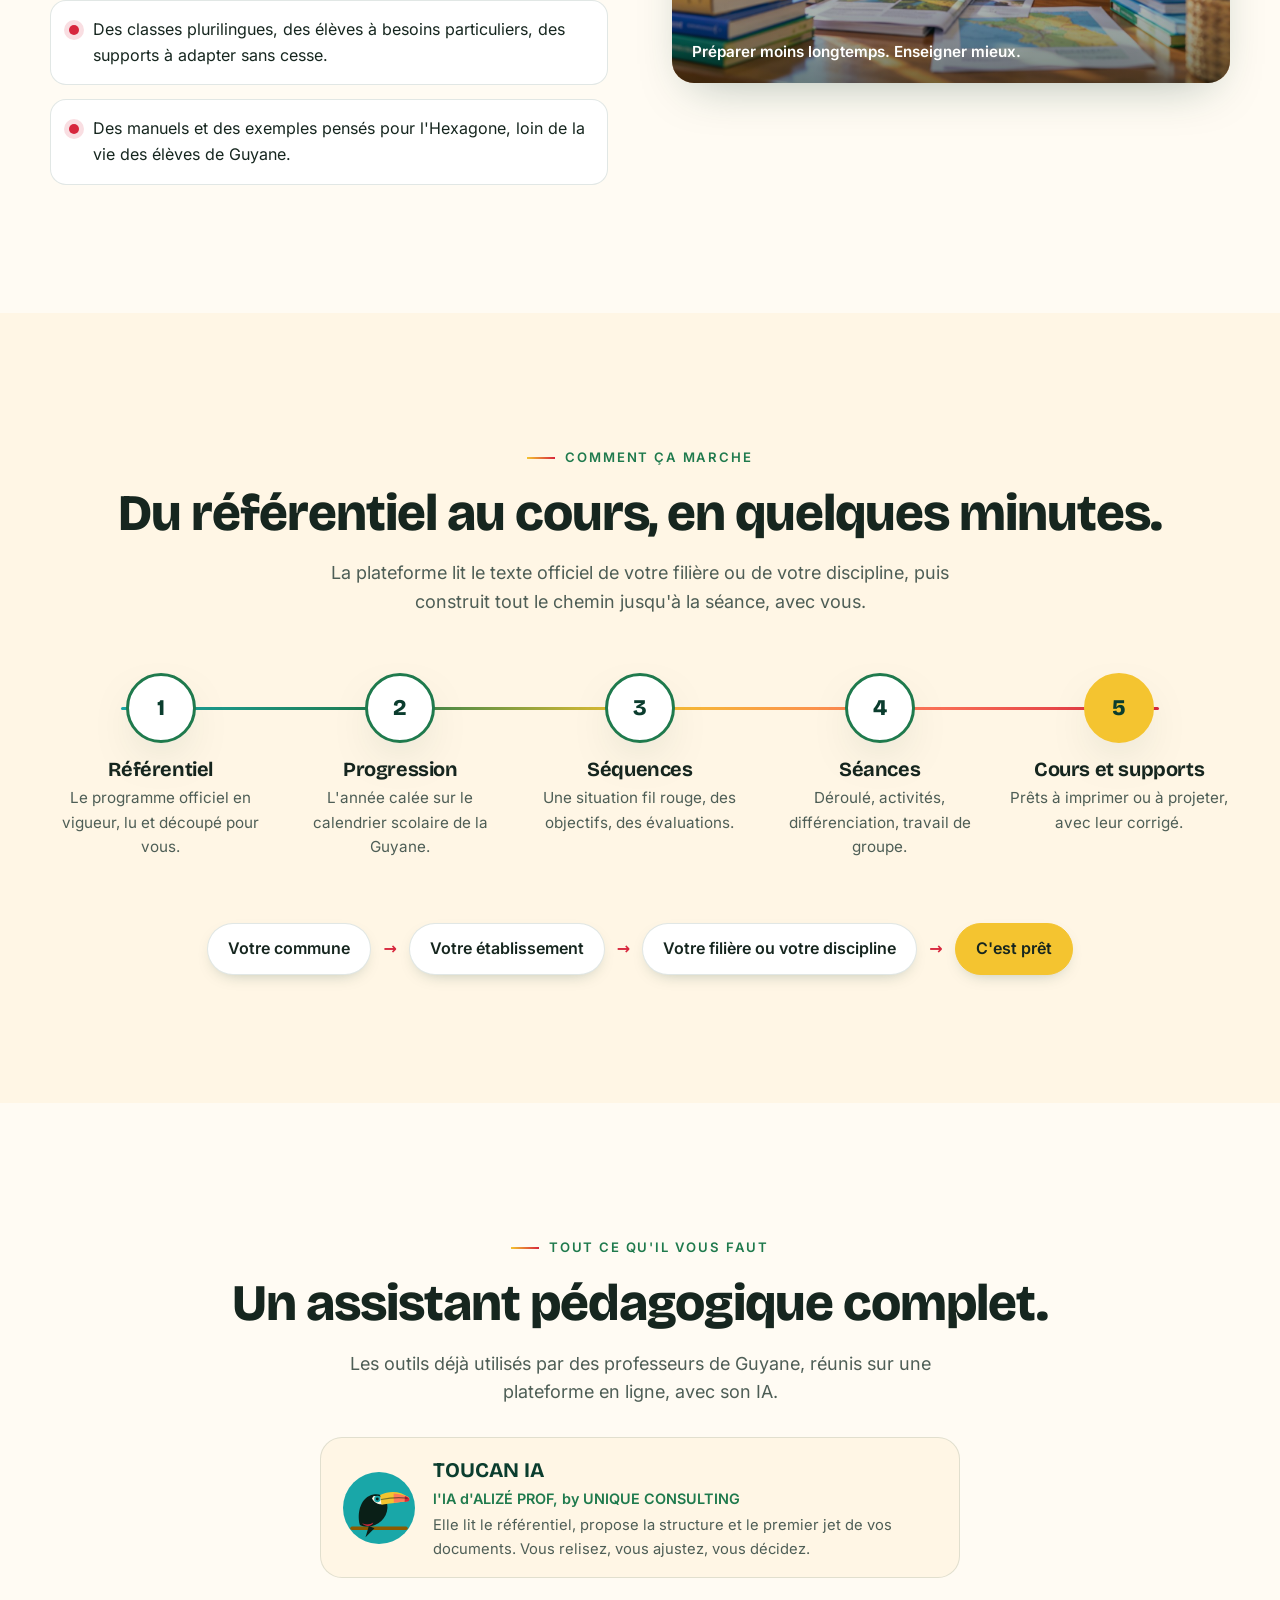
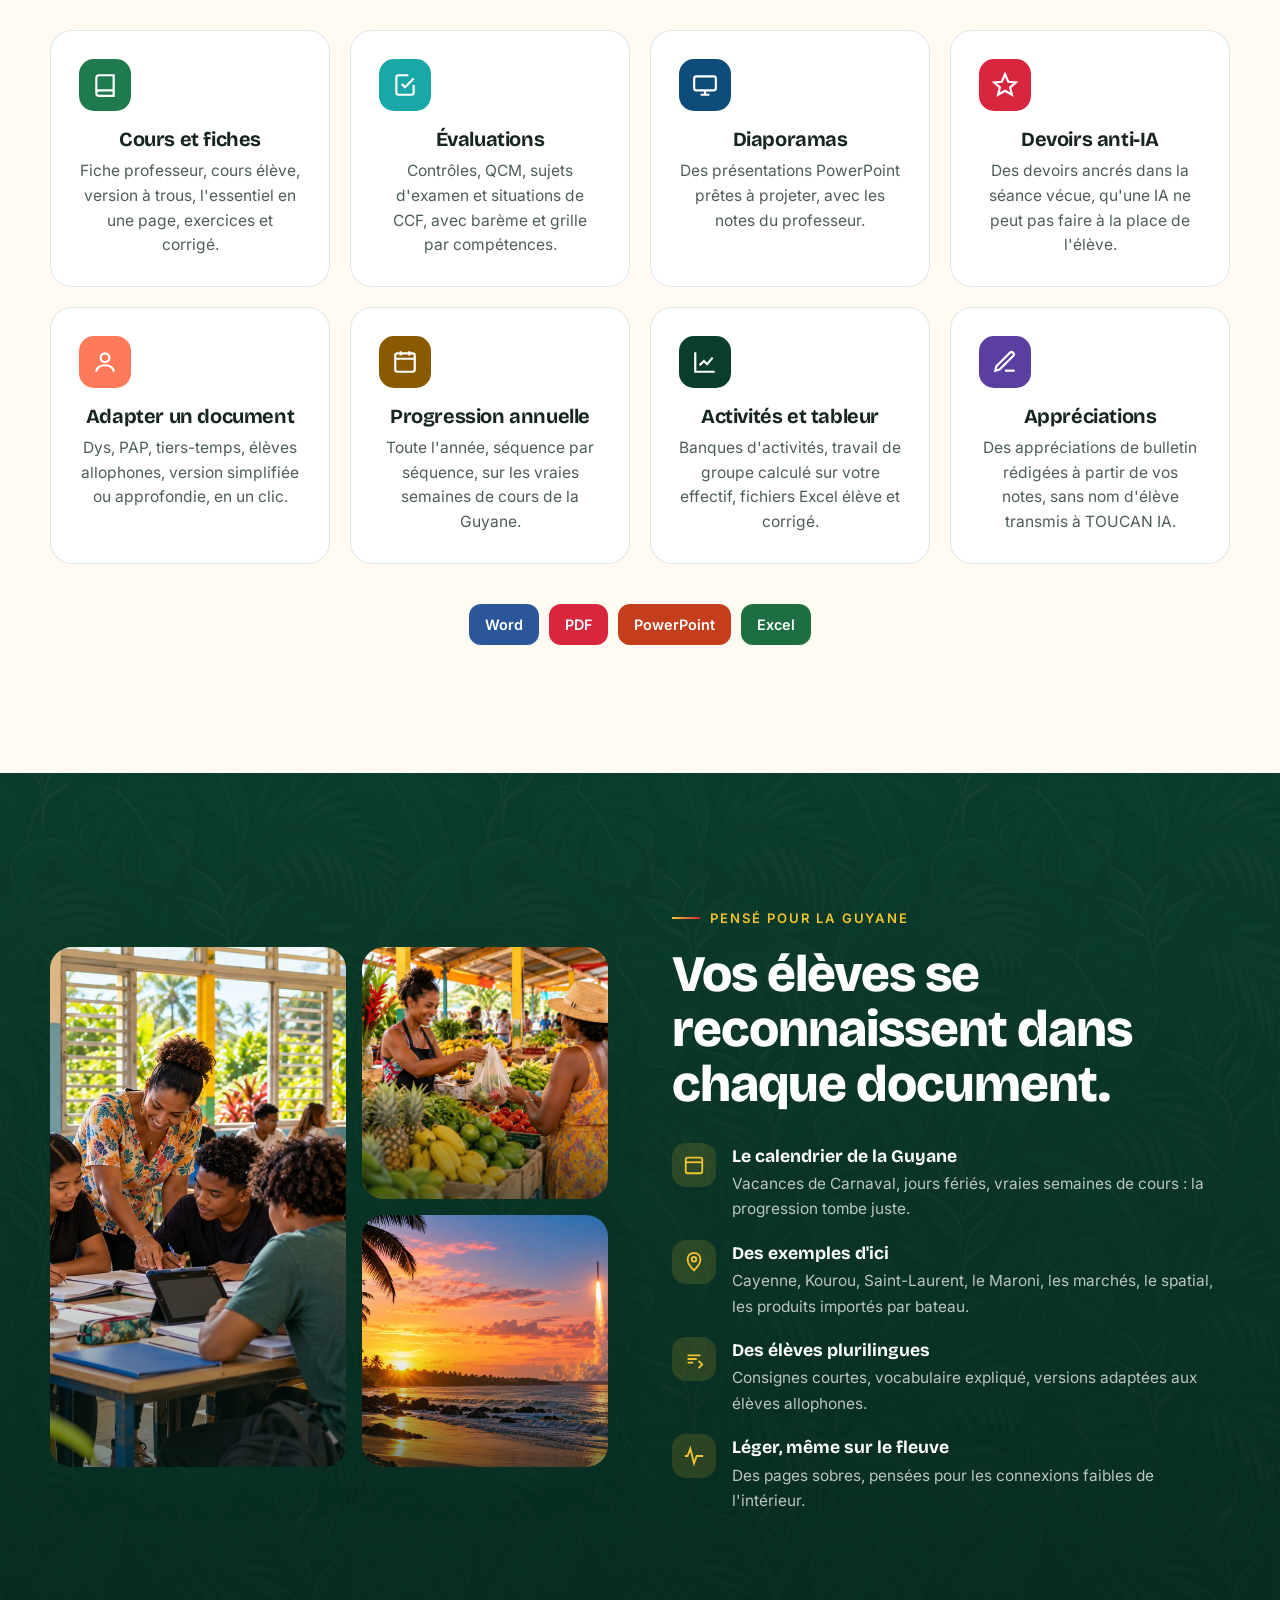
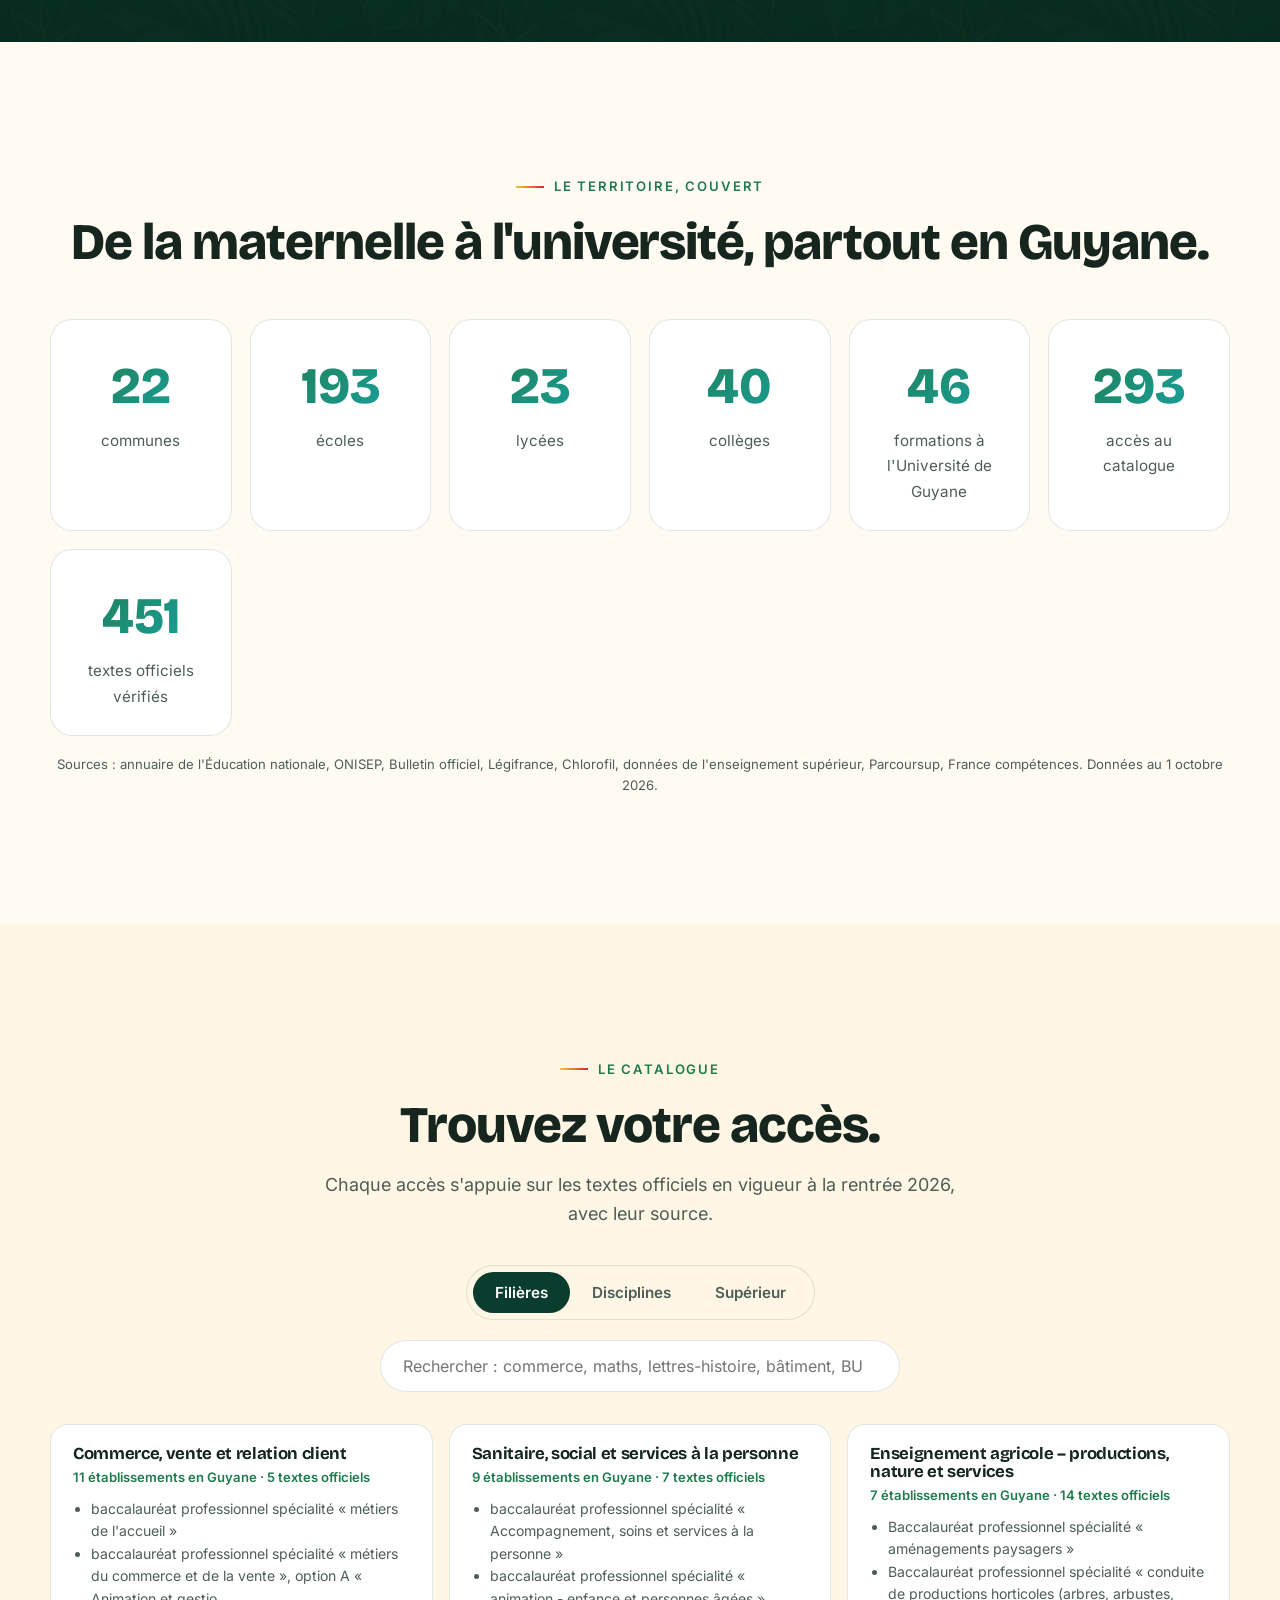
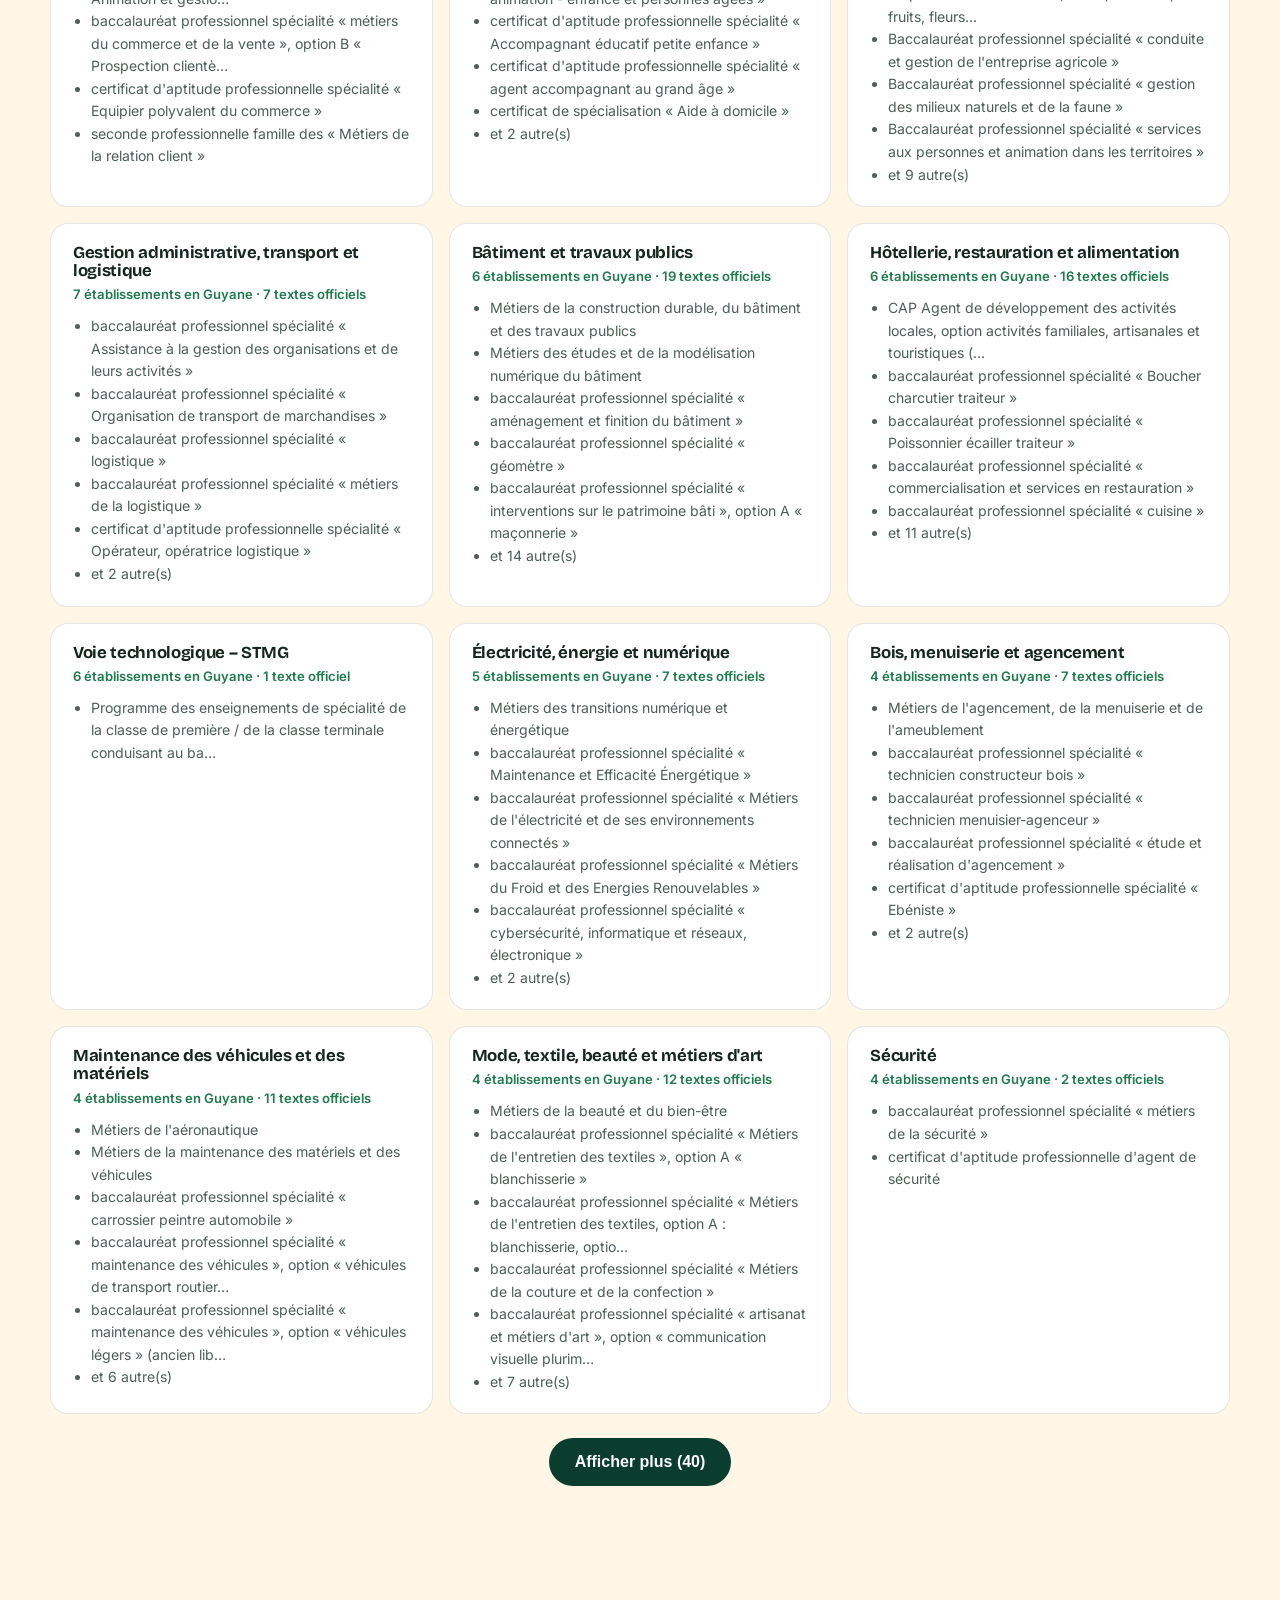
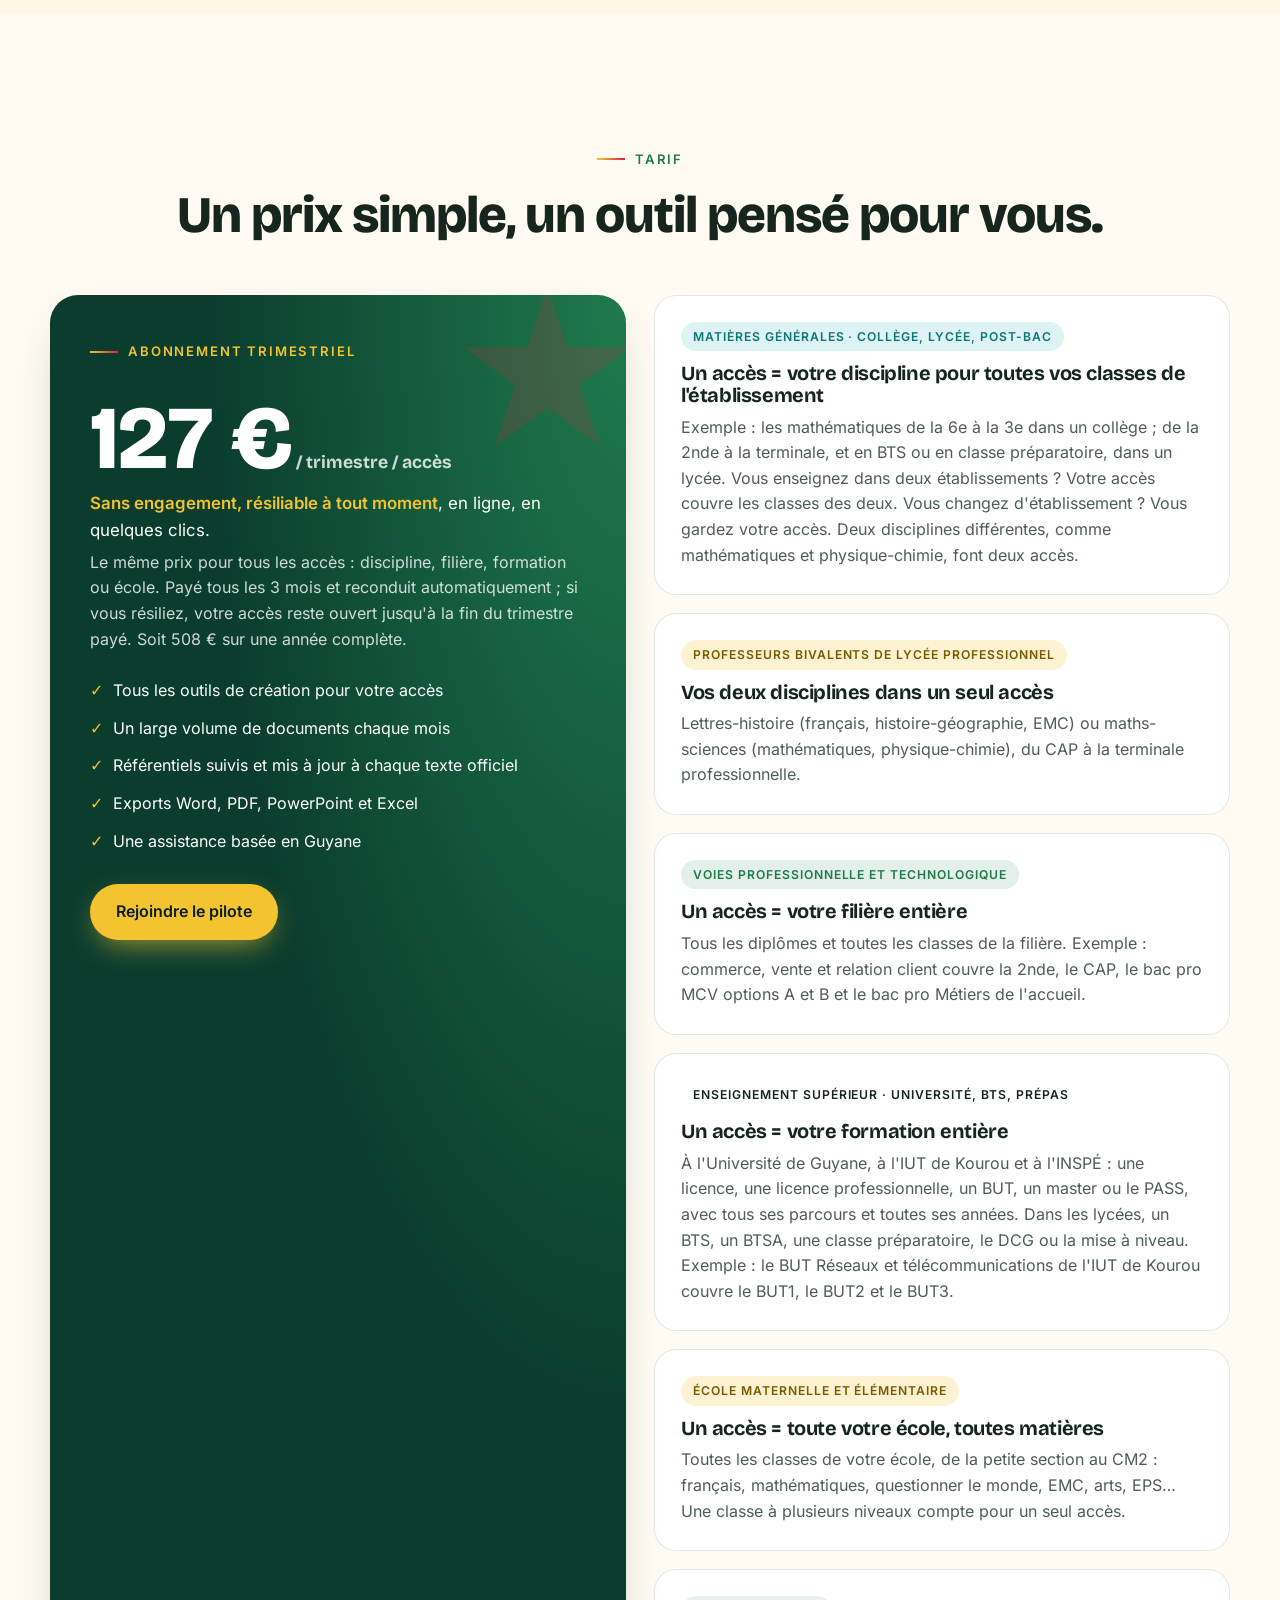
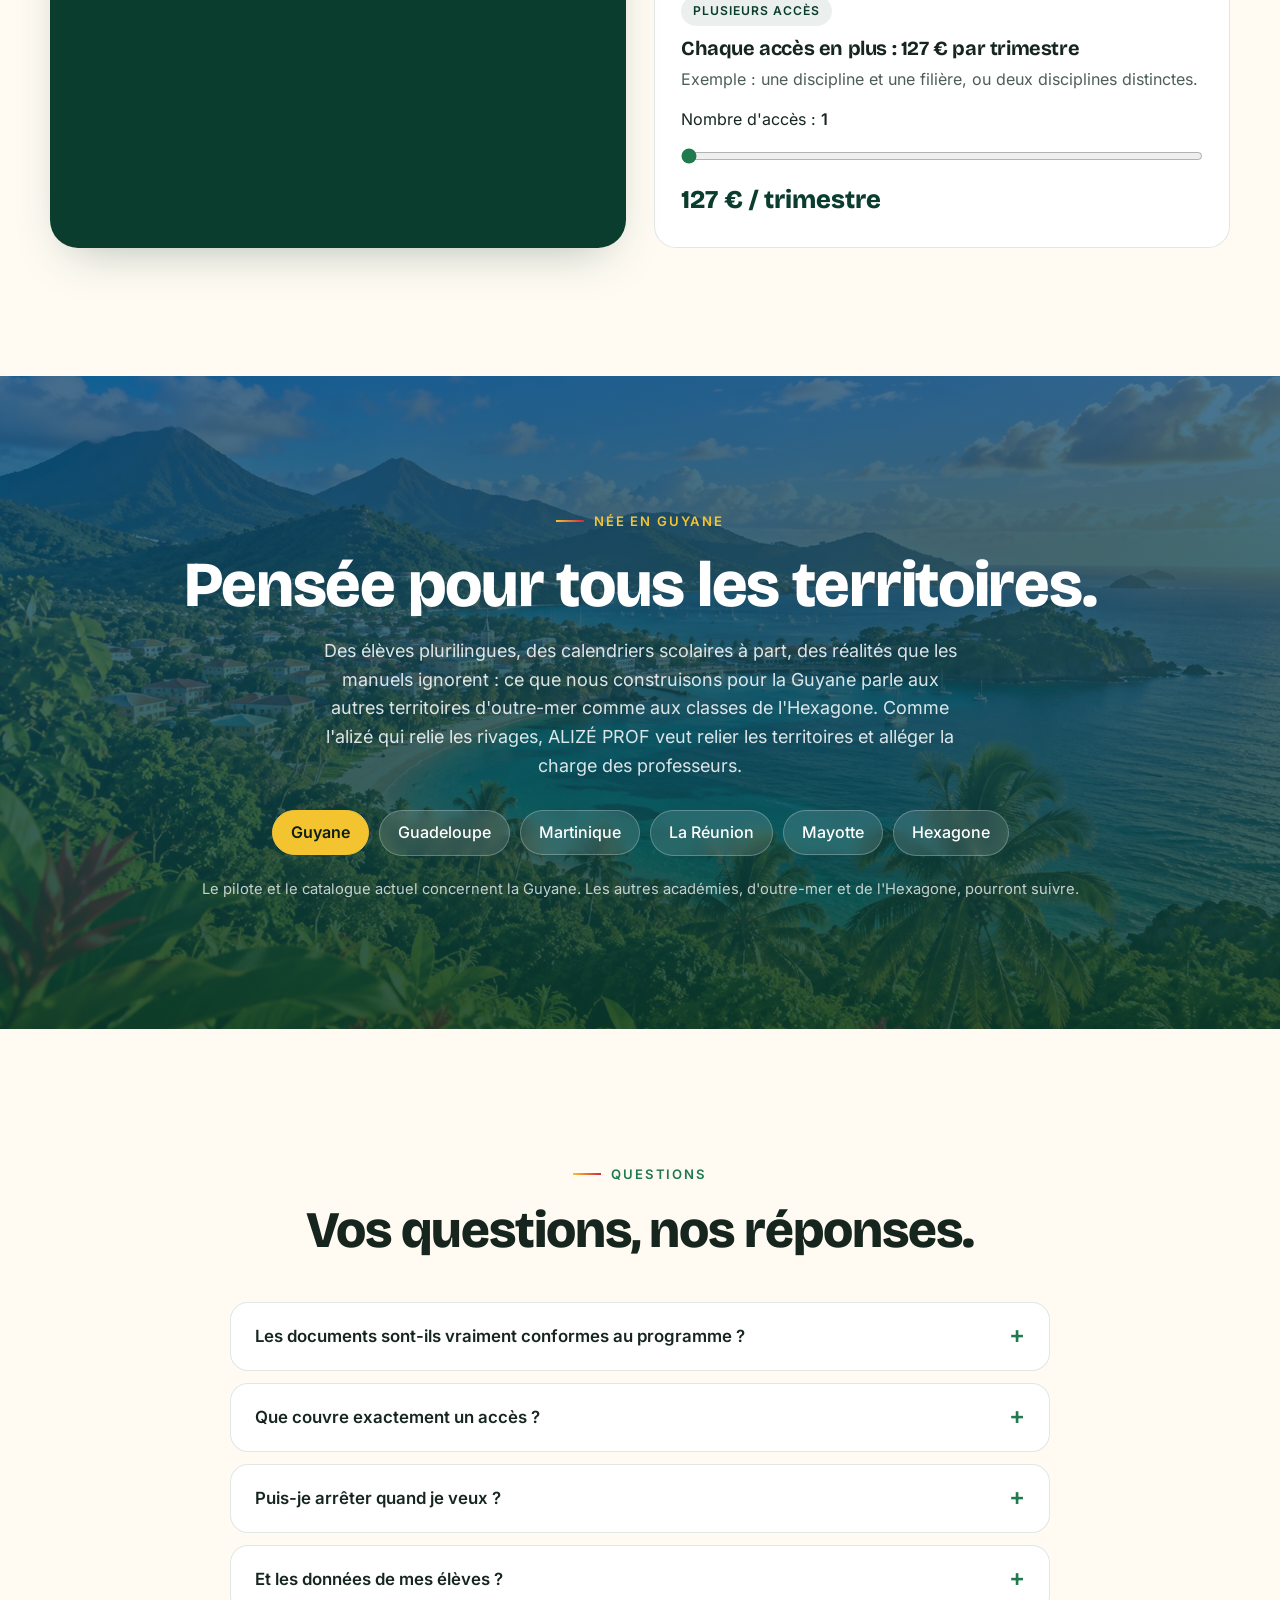
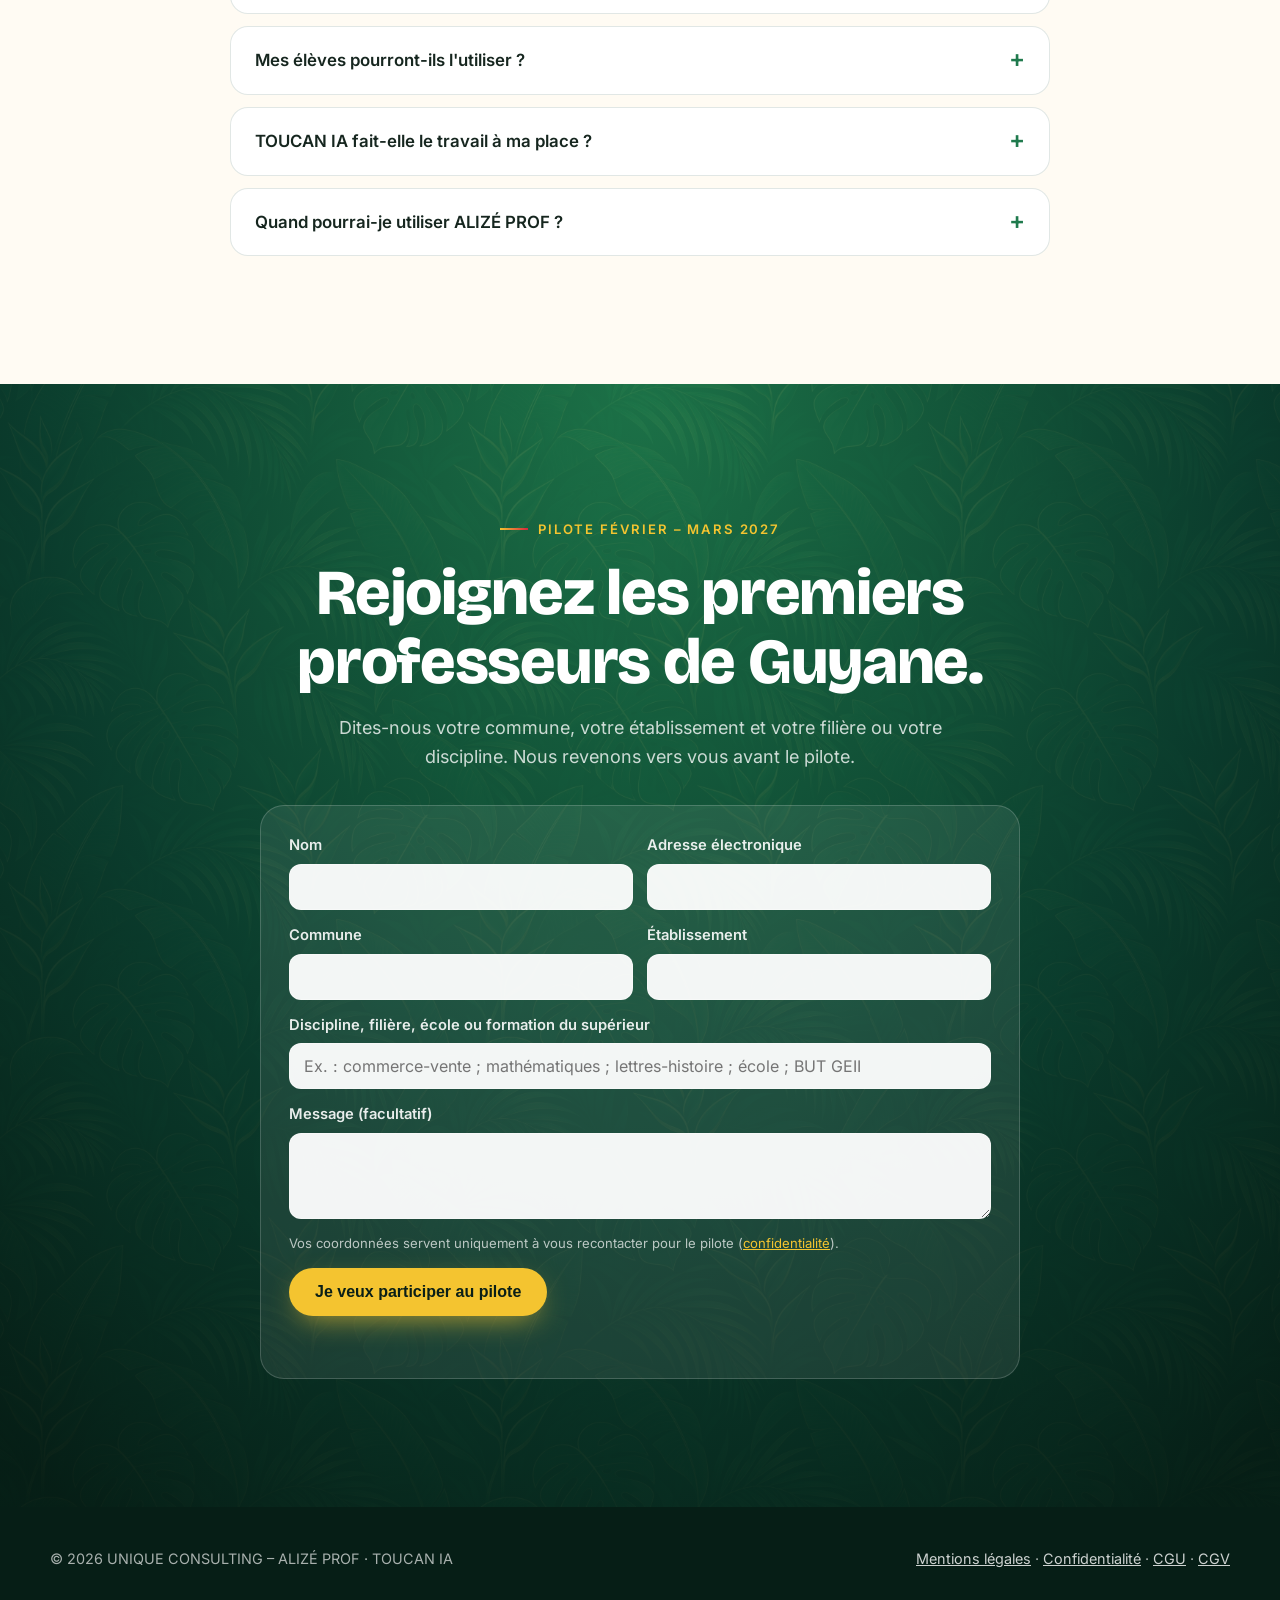
==== commit 89d1518f: "ALIZÉ PROF et TOUCAN IA : nouveaux noms, prix trimestriel, vidéos" ====
--- a/index.html
+++ b/index.html
@@ -3,15 +3,21 @@
 <head>
 <meta charset="utf-8">
 <meta name="viewport" content="width=device-width, initial-scale=1">
-<title>PEDA GUYANE ASSISTANCE – vos cours prêts, conformes au référentiel</title>
-<meta name="description" content="La plateforme des professeurs de Guyane : elle construit votre progression, vos séquences, vos cours et vos évaluations à partir du programme officiel. Conçu en Guyane, pensé pour les Outre-mer.">
-<meta property="og:title" content="PEDA GUYANE ASSISTANCE">
-<meta property="og:description" content="Vos cours prêts, conformes au référentiel, adaptés à la Guyane. Pilote dès février 2027.">
+<title>ALIZÉ PROF – vos cours prêts, conformes au référentiel</title>
+<meta name="description" content="ALIZÉ PROF, la plateforme des professeurs : avec TOUCAN IA, elle construit votre progression, vos séquences, vos cours et vos évaluations à partir du programme officiel. Née en Guyane, pensée pour tous les territoires.">
+<meta property="og:site_name" content="ALIZÉ PROF">
+<meta property="og:title" content="ALIZÉ PROF – vos cours prêts, conformes au référentiel">
+<meta property="og:type" content="website">
+<meta property="og:locale" content="fr_FR">
+<meta property="og:description" content="Vos cours prêts, conformes au référentiel, avec TOUCAN IA. Née en Guyane, pensée pour tous les territoires. Pilote en Guyane dès février 2027.">
 <meta property="og:image" content="assets/promo-poster.jpg">
+<meta property="og:image:alt" content="ALIZÉ PROF, by UNIQUE CONSULTING">
+<meta name="application-name" content="ALIZÉ PROF">
+<meta name="apple-mobile-web-app-title" content="ALIZÉ PROF">
 <meta name="theme-color" content="#0B3D2E">
-<link rel="icon" href="data:image/svg+xml,%3Csvg xmlns='http://www.w3.org/2000/svg' viewBox='0 0 32 32'%3E%3Crect width='32' height='32' rx='8' fill='%230B3D2E'/%3E%3Cpath d='M16 6l2.6 6.4 6.9.5-5.3 4.4 1.7 6.7L16 20.3l-5.9 3.7 1.7-6.7-5.3-4.4 6.9-.5z' fill='%23D7263D'/%3E%3C/svg%3E">
+<link rel="icon" href="data:image/svg+xml,%3Csvg viewBox='0 0 40 40' xmlns='http://www.w3.org/2000/svg'%3E%3Cdefs%3E%3ClinearGradient id='g' x1='0' y1='0' x2='1' y2='1'%3E%3Cstop offset='0' stop-color='%2319A7A8'/%3E%3Cstop offset='1' stop-color='%231F7A4D'/%3E%3C/linearGradient%3E%3C/defs%3E%3Crect width='40' height='40' rx='12' fill='url(%23g)'/%3E%3Cpath d='M24.5 13.5c.8-5.8 4.6-8.6 10.5-8-.8 5.9-4.6 8.7-10.5 8z' fill='%23F4C430'/%3E%3Cpath d='M26 12.2c2.4-2 4.6-3.6 7-5' stroke='%23B07A00' stroke-width='1' stroke-linecap='round' fill='none'/%3E%3Cg fill='none' stroke='%23fff' stroke-width='3.2' stroke-linecap='round'%3E%3Cpath d='M6 16.5c6-3.2 11-3.2 16 0'/%3E%3Cpath d='M6 23c8-4 16-4 22 .5 2.6 2 1.8 6-1.4 6-2 0-3-1.8-1.9-3.2'/%3E%3Cpath d='M9 30c3.5-1.6 7-1.6 10 0'/%3E%3C/g%3E%3C/svg%3E">
 <!-- Sécurité : aucun script en ligne ni externe. Quand la plateforme sera en ligne, ajouter son adresse
-     (ex. https://app.pedaguyane.fr) à connect-src, en même temps que PLATEFORME dans assets/page.js. -->
+     (ex. https://app.alizeprof.fr) à connect-src, en même temps que PLATEFORME dans assets/page.js. -->
 <meta http-equiv="Content-Security-Policy" content="default-src 'self'; script-src 'self'; style-src 'self' 'unsafe-inline'; font-src 'self'; img-src 'self' data:; media-src 'self'; connect-src 'self'; object-src 'none'; base-uri 'self'; form-action 'self'">
 <meta name="referrer" content="strict-origin-when-cross-origin">
 <link rel="stylesheet" href="assets/polices.css">
@@ -86,6 +92,7 @@
 .video-carte:hover{transform:perspective(1200px) rotateY(0) rotateX(0)}
 .video-carte video{width:100%;height:100%;object-fit:cover}
 .video-vide{position:absolute;inset:0;display:flex;flex-direction:column;align-items:center;justify-content:center;text-align:center;padding:24px;font-family:var(--titre);font-size:1.5rem;font-weight:700}
+.video-vide svg{width:84px;height:84px;margin-bottom:14px}
 .video-vide small{display:block;font-family:var(--corps);font-weight:400;font-size:.9rem;opacity:.7;margin-top:6px}
 .ondes{position:absolute;left:0;right:0;bottom:-2px;width:100%;height:140px;z-index:0;pointer-events:none}
 .ondes path{animation:onde 12s ease-in-out infinite alternate}
@@ -141,6 +148,12 @@
 .icone{width:52px;height:52px;border-radius:15px;display:grid;place-items:center;margin-bottom:18px;color:#fff}
 .icone svg{width:26px;height:26px}
 .carte p{color:var(--doux);margin-top:8px;font-size:.97rem}
+.toucan-ia{display:flex;align-items:center;gap:18px;max-width:640px;margin:30px auto 0;padding:16px 22px;border-radius:22px;background:var(--sable);border:1px solid var(--bord);text-align:left}
+.toucan-ia svg{width:72px;height:72px;flex:none}
+.toucan-ia b{display:block;font-family:var(--titre);font-size:1.3rem;color:var(--foret)}
+.toucan-ia span{display:block;font-weight:600;font-size:.9rem;color:var(--canopee)}
+.toucan-ia small{display:block;margin-top:4px;font-size:.92rem;color:var(--doux)}
+@media (max-width:520px){.toucan-ia{flex-direction:column;text-align:center}}
 .exports{display:flex;flex-wrap:wrap;gap:10px;justify-content:center;margin-top:40px}
 .exports span{padding:9px 16px;border-radius:12px;font-weight:600;font-size:.9rem;color:#fff}
 
@@ -180,6 +193,7 @@
 .acces ul{margin-top:10px;padding-left:18px;color:var(--doux);font-size:.88rem}
 .niveaux{display:flex;flex-wrap:wrap;gap:6px;margin-top:10px}
 .niveaux span{font-size:.78rem;font-weight:600;padding:4px 10px;border-radius:999px;background:var(--sable);color:var(--foret)}
+.niveaux .voie{flex:1 1 100%;font-size:.8rem;font-weight:600;color:var(--doux)}
 .plus{margin-top:24px}
 .vide{grid-column:1/-1;text-align:center;color:var(--doux);padding:30px}
 
@@ -189,7 +203,7 @@
 .prix-carte{border-radius:28px;padding:40px;color:#fff;background:radial-gradient(120% 120% at 100% 0%,#1F7A4D,#0B3D2E 60%);position:relative;overflow:hidden;box-shadow:var(--ombre)}
 .prix-carte::before{content:"★";position:absolute;right:-20px;top:-40px;font-size:220px;color:rgba(215,38,61,.18);line-height:1}
 .prix{font-family:var(--titre);font-size:clamp(3.6rem,8vw,5.6rem);font-weight:800;line-height:1;margin:14px 0 6px}
-.prix small{font-size:1.1rem;font-weight:600;opacity:.8}
+.prix small{font-size:1.1rem;font-weight:600;opacity:.8;white-space:nowrap}
 .inclus{list-style:none;margin:26px 0 30px;display:grid;gap:12px}
 .inclus li::before{content:"✓";color:var(--or);font-weight:800;margin-right:10px}
 .regles{display:grid;gap:18px}
@@ -198,8 +212,6 @@
 .regle p{color:var(--doux);margin-top:8px}
 .prix-jour{font-size:1.05rem;margin-bottom:6px}
 .prix-jour b{color:var(--or)}
-.regle.fondateur{background:linear-gradient(135deg,#FFF6D6,#FFFFFF);border-color:rgba(244,196,48,.6)}
-.regle.fondateur .tag{background:var(--etoile);color:#fff}
 .calcul{display:flex;align-items:center;gap:16px;flex-wrap:wrap;margin-top:14px}
 .calcul input{width:100%;accent-color:var(--canopee)}
 .calcul output{font-family:var(--titre);font-size:1.6rem;font-weight:800;color:var(--foret)}
@@ -260,9 +272,9 @@
 
 <nav id="nav">
   <div class="conteneur nav-in">
-    <a class="logo" href="#haut" aria-label="PEDA GUYANE ASSISTANCE, accueil">
-      <svg viewBox="0 0 40 40" aria-hidden="true"><rect width="40" height="40" rx="11" fill="#F4C430"/><path d="M0 40L40 0v40z" fill="#1F7A4D"/><path d="M20 9l2.9 7.1 7.6.5-5.9 4.9 1.9 7.4L20 24.8l-6.5 4.1 1.9-7.4-5.9-4.9 7.6-.5z" fill="#D7263D"/></svg>
-      <span>PEDA GUYANE<small>ASSISTANCE</small></span>
+    <a class="logo" href="#haut" aria-label="ALIZÉ PROF, accueil">
+      <svg viewBox="0 0 40 40" aria-hidden="true"><defs><linearGradient id="alz-nav" x1="0" y1="0" x2="1" y2="1"><stop offset="0" stop-color="#19A7A8"/><stop offset="1" stop-color="#1F7A4D"/></linearGradient></defs><rect width="40" height="40" rx="12" fill="url(#alz-nav)"/><path d="M24.5 13.5c.8-5.8 4.6-8.6 10.5-8-.8 5.9-4.6 8.7-10.5 8z" fill="#F4C430"/><path d="M26 12.2c2.4-2 4.6-3.6 7-5" stroke="#B07A00" stroke-width="1" stroke-linecap="round" fill="none"/><g fill="none" stroke="#fff" stroke-width="3.2" stroke-linecap="round"><path d="M6 16.5c6-3.2 11-3.2 16 0"/><path d="M6 23c8-4 16-4 22 .5 2.6 2 1.8 6-1.4 6-2 0-3-1.8-1.9-3.2"/><path d="M9 30c3.5-1.6 7-1.6 10 0"/></g></svg>
+      <span>ALIZÉ PROF<small>by UNIQUE CONSULTING</small></span>
     </a>
     <div class="nav-liens">
       <a href="#fonctionnement">Fonctionnement</a>
@@ -294,10 +306,10 @@
       </div>
     </div>
     <div class="video-carte revele retard-2">
-      <video id="promo" autoplay muted loop playsinline preload="metadata" poster="assets/promo-poster.jpg" aria-label="Vidéo de présentation de PEDA GUYANE ASSISTANCE">
+      <video id="promo" autoplay muted loop playsinline preload="metadata" poster="assets/promo-poster.jpg" aria-label="Vidéo de présentation d'ALIZÉ PROF">
         <source src="assets/promo.mp4" type="video/mp4">
       </video>
-      <div class="video-vide" id="video-vide" hidden>PEDA GUYANE<small>ASSISTANCE</small></div>
+      <div class="video-vide" id="video-vide" hidden><svg viewBox="0 0 40 40" aria-hidden="true"><defs><linearGradient id="alz-video" x1="0" y1="0" x2="1" y2="1"><stop offset="0" stop-color="#19A7A8"/><stop offset="1" stop-color="#1F7A4D"/></linearGradient></defs><rect width="40" height="40" rx="12" fill="url(#alz-video)"/><path d="M24.5 13.5c.8-5.8 4.6-8.6 10.5-8-.8 5.9-4.6 8.7-10.5 8z" fill="#F4C430"/><path d="M26 12.2c2.4-2 4.6-3.6 7-5" stroke="#B07A00" stroke-width="1" stroke-linecap="round" fill="none"/><g fill="none" stroke="#fff" stroke-width="3.2" stroke-linecap="round"><path d="M6 16.5c6-3.2 11-3.2 16 0"/><path d="M6 23c8-4 16-4 22 .5 2.6 2 1.8 6-1.4 6-2 0-3-1.8-1.9-3.2"/><path d="M9 30c3.5-1.6 7-1.6 10 0"/></g></svg>ALIZÉ PROF<small>by UNIQUE CONSULTING</small></div>
     </div>
   </div>
   <svg class="ondes" viewBox="0 0 1440 140" preserveAspectRatio="none" aria-hidden="true">
@@ -350,7 +362,11 @@
   <div class="conteneur centre">
     <span class="surtitre revele">Tout ce qu'il vous faut</span>
     <h2 class="revele">Un assistant pédagogique complet.</h2>
-    <p class="intro revele">Les outils déjà utilisés par des professeurs de Guyane, réunis sur une plateforme en ligne.</p>
+    <p class="intro revele">Les outils déjà utilisés par des professeurs de Guyane, réunis sur une plateforme en ligne, avec son IA.</p>
+    <div class="toucan-ia revele">
+      <svg viewBox="0 0 64 64" aria-hidden="true"><circle cx="32" cy="32" r="32" fill="#19A7A8"/><path d="M8 50h48" stroke="#8A5A00" stroke-width="3" stroke-linecap="round"/><path d="M20 58l3-10 5 2z" fill="#0A1F17"/><path d="M15 47c-3-11 1-25 12-27 8-1.5 13 4 12.5 12-.6 9-8 16.5-18 16.5-2.5 0-4.5-.5-6.5-1.5z" fill="#0A1F17"/><path d="M27 21.5c5-1 9.5 1.8 10.4 6.6-4.4 1.6-9.4-.2-11.6-4.6z" fill="#FFF6E5"/><path d="M33 20.5c8-4.2 18-3.8 25 1.8 1.6 1.3 1.2 3.4-.8 3.6-7.5.8-15.5 2-23 3.2z" fill="#F4C430"/><path d="M45 19c5 .3 9.6 1.4 13 3.3 1.6 1.3 1.2 3.4-.8 3.6l-12 1.5z" fill="#FF7A59"/><path d="M55 21.3c1.3.4 2.4.9 3 1.4 1.6 1.3 1.2 3.4-.8 3.6l-2.4.3z" fill="#D7263D"/><path d="M34 24.4c8-1.6 16-2 23-1.2" stroke="#0A1F17" stroke-width="1" stroke-linecap="round" fill="none" opacity=".5"/><circle cx="30.5" cy="24" r="2.8" fill="#19A7A8"/><circle cx="30.5" cy="24" r="1.3" fill="#0A1F17"/><path d="M17 45.5c3.5 1.6 7 1.4 10-.6-1.4 3.4-6.6 4.4-10 .6z" fill="#D7263D"/></svg>
+      <p><b>TOUCAN IA</b><span>l'IA d'ALIZÉ PROF, by UNIQUE CONSULTING</span><small>Elle lit le référentiel, propose la structure et le premier jet de vos documents. Vous relisez, vous ajustez, vous décidez.</small></p>
+    </div>
     <div class="grille-cartes">
       <article class="carte revele"><div class="icone" style="background:var(--canopee)"><svg viewBox="0 0 24 24" fill="none" stroke="currentColor" stroke-width="2"><path d="M4 19.5A2.5 2.5 0 016.5 17H20V3H6.5A2.5 2.5 0 004 5.5z"/><path d="M4 19.5A2.5 2.5 0 006.5 22H20v-5"/></svg></div><h3>Cours et fiches</h3><p>Fiche professeur, cours élève, version à trous, l'essentiel en une page, exercices et corrigé.</p></article>
       <article class="carte revele retard-1"><div class="icone" style="background:var(--lagon)"><svg viewBox="0 0 24 24" fill="none" stroke="currentColor" stroke-width="2"><path d="M9 11l3 3 8-8"/><path d="M20 12v7a2 2 0 01-2 2H6a2 2 0 01-2-2V5a2 2 0 012-2h9"/></svg></div><h3>Évaluations</h3><p>Contrôles, QCM, sujets d'examen et situations de CCF, avec barème et grille par compétences.</p></article>
@@ -359,7 +375,7 @@
       <article class="carte revele"><div class="icone" style="background:var(--corail)"><svg viewBox="0 0 24 24" fill="none" stroke="currentColor" stroke-width="2"><circle cx="12" cy="8" r="4"/><path d="M4 21c0-4 4-6 8-6s8 2 8 6"/></svg></div><h3>Adapter un document</h3><p>Dys, PAP, tiers-temps, élèves allophones, version simplifiée ou approfondie, en un clic.</p></article>
       <article class="carte revele retard-1"><div class="icone" style="background:#8A5A00"><svg viewBox="0 0 24 24" fill="none" stroke="currentColor" stroke-width="2"><rect x="3" y="4" width="18" height="17" rx="2"/><path d="M3 9h18M8 2v4M16 2v4"/></svg></div><h3>Progression annuelle</h3><p>Toute l'année, séquence par séquence, sur les vraies semaines de cours de la Guyane.</p></article>
       <article class="carte revele retard-2"><div class="icone" style="background:var(--foret)"><svg viewBox="0 0 24 24" fill="none" stroke="currentColor" stroke-width="2"><path d="M3 3v18h18"/><path d="M7 15l4-4 3 3 5-6"/></svg></div><h3>Activités et tableur</h3><p>Banques d'activités, travail de groupe calculé sur votre effectif, fichiers Excel élève et corrigé.</p></article>
-      <article class="carte revele retard-3"><div class="icone" style="background:#5B3FA0"><svg viewBox="0 0 24 24" fill="none" stroke="currentColor" stroke-width="2"><path d="M12 20h9"/><path d="M16.5 3.5a2.1 2.1 0 013 3L7 19l-4 1 1-4z"/></svg></div><h3>Appréciations</h3><p>Des appréciations de bulletin rédigées à partir de vos notes, sans nom d'élève transmis à l'IA.</p></article>
+      <article class="carte revele retard-3"><div class="icone" style="background:#5B3FA0"><svg viewBox="0 0 24 24" fill="none" stroke="currentColor" stroke-width="2"><path d="M12 20h9"/><path d="M16.5 3.5a2.1 2.1 0 013 3L7 19l-4 1 1-4z"/></svg></div><h3>Appréciations</h3><p>Des appréciations de bulletin rédigées à partir de vos notes, sans nom d'élève transmis à TOUCAN IA.</p></article>
     </div>
     <div class="exports revele">
       <span style="background:#2B579A">Word</span><span style="background:#D7263D">PDF</span><span style="background:#C43E1C">PowerPoint</span><span style="background:#1D6F42">Excel</span>
@@ -414,7 +430,7 @@
       <button role="tab" aria-selected="false" data-onglet="disciplines">Disciplines</button>
       <button role="tab" aria-selected="false" data-onglet="superieur">Supérieur</button>
     </div>
-    <input class="recherche revele" id="recherche" type="search" placeholder="Rechercher : commerce, maths, 5e, bâtiment, BUT…" aria-label="Rechercher un accès">
+    <input class="recherche revele" id="recherche" type="search" placeholder="Rechercher : commerce, maths, lettres-histoire, bâtiment, BUT…" aria-label="Rechercher un accès">
     <div class="resultats" id="resultats" aria-live="polite"></div>
     <button class="btn btn-foret plus" id="plus" hidden>Afficher plus</button>
   </div>
@@ -426,10 +442,10 @@
     <h2 class="revele">Un prix simple, un outil pensé pour vous.</h2>
     <div class="tarif">
       <div class="prix-carte revele" style="text-align:left">
-        <span class="surtitre" style="color:var(--or)">Abonnement annuel</span>
-        <div class="prix"><span data-prix>690</span> €<small> / an / accès</small></div>
-        <p class="prix-jour">Soit <b>moins de 2 € par jour</b>, ou <b>3 × <span data-tiers>230</span> € sans frais</b>.</p>
-        <p style="opacity:.8">Par professeur, pour une année scolaire. Sans reconduction automatique.</p>
+        <span class="surtitre" style="color:var(--or)">Abonnement trimestriel</span>
+        <div class="prix"><span data-prix>127</span> €<small> / trimestre / accès</small></div>
+        <p class="prix-jour"><b>Sans engagement, résiliable à tout moment</b>, en ligne, en quelques clics.</p>
+        <p style="opacity:.8">Le même prix pour tous les accès : discipline, filière, formation ou école. Payé tous les 3 mois et reconduit automatiquement ; si vous résiliez, votre accès reste ouvert jusqu'à la fin du trimestre payé. Soit <span data-prix-an>508</span> € sur une année complète.</p>
         <ul class="inclus">
           <li>Tous les outils de création pour votre accès</li>
           <li>Un large volume de documents chaque mois</li>
@@ -441,14 +457,14 @@
       </div>
       <div class="regles revele retard-2" style="text-align:left">
         <div class="regle">
-          <span class="tag" style="background:rgba(244,196,48,.22);color:#7A5B00">École maternelle et élémentaire</span>
-          <h3>Un accès = votre classe, toutes matières : 390 € / an</h3>
-          <p>De la petite section au CM2 : français, mathématiques, questionner le monde, EMC, arts, EPS… Soit 3 × 130 € sans frais. Une classe à double niveau compte pour deux accès.</p>
+          <span class="tag" style="background:rgba(25,167,168,.14);color:#0F7778">Matières générales · collège, lycée, post-bac</span>
+          <h3>Un accès = votre discipline pour toutes vos classes de l'établissement</h3>
+          <p>Exemple : les mathématiques de la 6e à la 3e dans un collège ; de la 2nde à la terminale, et en BTS ou en classe préparatoire, dans un lycée. Vous enseignez dans deux établissements ? Votre accès couvre les classes des deux. Vous changez d'établissement ? Vous gardez votre accès. Deux disciplines différentes, comme mathématiques et physique-chimie, font deux accès.</p>
         </div>
-        <div class="regle fondateur">
-          <span class="tag">Offre fondateur · 30 places</span>
-          <h3>490 € la première année</h3>
-          <p>Pour les professeurs du pilote de février 2027 : votre premier accès à 490 € la première année, puis 690 € garantis pendant 2 ans.</p>
+        <div class="regle">
+          <span class="tag" style="background:rgba(244,196,48,.22);color:#7A5B00">Professeurs bivalents de lycée professionnel</span>
+          <h3>Vos deux disciplines dans un seul accès</h3>
+          <p>Lettres-histoire (français, histoire-géographie, EMC) ou maths-sciences (mathématiques, physique-chimie), du CAP à la terminale professionnelle.</p>
         </div>
         <div class="regle">
           <span class="tag" style="background:rgba(31,122,77,.12);color:var(--canopee)">Voies professionnelle et technologique</span>
@@ -458,16 +474,21 @@
         <div class="regle">
           <span class="tag">Enseignement supérieur · Université, BTS, prépas</span>
           <h3>Un accès = votre formation entière</h3>
-          <p>À l'Université de Guyane, à l'IUT de Kourou et à l'INSPÉ : une licence, une licence professionnelle, un BUT, un master ou le PASS, avec tous ses parcours et toutes ses années. Dans les lycées, un BTS, un BTSA, une classe préparatoire ou le DCG. Exemple : le BUT Réseaux et télécommunications de l'IUT de Kourou couvre le BUT1, le BUT2 et le BUT3. <span data-prix>690</span> € par an, ou 3 × <span data-tiers>230</span> € ; l'offre fondateur s'applique.</p>
+          <p>À l'Université de Guyane, à l'IUT de Kourou et à l'INSPÉ : une licence, une licence professionnelle, un BUT, un master ou le PASS, avec tous ses parcours et toutes ses années. Dans les lycées, un BTS, un BTSA, une classe préparatoire, le DCG ou la mise à niveau. Exemple : le BUT Réseaux et télécommunications de l'IUT de Kourou couvre le BUT1, le BUT2 et le BUT3.</p>
         </div>
         <div class="regle">
-          <span class="tag" style="background:rgba(25,167,168,.14);color:#0F7778">Matières générales, collège et lycée</span>
-          <h3>Un accès = une discipline à un niveau</h3>
-          <p>Exemple : mathématiques en 2nde générale et technologique. Chaque niveau ou discipline en plus : <span data-prix>690</span> € de plus par an.</p>
+          <span class="tag" style="background:rgba(244,196,48,.22);color:#7A5B00">École maternelle et élémentaire</span>
+          <h3>Un accès = toute votre école, toutes matières</h3>
+          <p>Toutes les classes de votre école, de la petite section au CM2 : français, mathématiques, questionner le monde, EMC, arts, EPS… Une classe à plusieurs niveaux compte pour un seul accès.</p>
+        </div>
+        <div class="regle">
+          <span class="tag" style="background:rgba(11,61,46,.08);color:var(--foret)">Plusieurs accès</span>
+          <h3>Chaque accès en plus : <span data-prix>127</span> € par trimestre</h3>
+          <p>Exemple : une discipline et une filière, ou deux disciplines distinctes.</p>
           <div class="calcul">
             <label for="nb-acces" style="flex:1 1 100%">Nombre d'accès : <b id="nb-affiche">1</b></label>
             <input id="nb-acces" type="range" min="1" max="4" value="1">
-            <output id="total" for="nb-acces">690 € / an</output>
+            <output id="total" for="nb-acces">127 € / trimestre</output>
           </div>
         </div>
       </div>
@@ -477,13 +498,13 @@
 
 <section class="outremer" id="outremer">
   <div class="conteneur">
-    <span class="surtitre revele" style="color:var(--or);justify-content:center">Conçu en Guyane</span>
-    <h2 class="revele">Pensé pour les Outre-mer.</h2>
-    <p class="intro revele" style="color:rgba(255,255,255,.85);margin-inline:auto">Des élèves plurilingues, des calendriers scolaires à part, des réalités que les manuels ignorent : ce que nous construisons pour la Guyane parle à tous les territoires ultramarins.</p>
+    <span class="surtitre revele" style="color:var(--or);justify-content:center">Née en Guyane</span>
+    <h2 class="revele">Pensée pour tous les territoires.</h2>
+    <p class="intro revele" style="color:rgba(255,255,255,.85);margin-inline:auto">Des élèves plurilingues, des calendriers scolaires à part, des réalités que les manuels ignorent : ce que nous construisons pour la Guyane parle aux autres territoires d'outre-mer comme aux classes de l'Hexagone. Comme l'alizé qui relie les rivages, ALIZÉ PROF veut relier les territoires et alléger la charge des professeurs.</p>
     <div class="territoires revele">
-      <span class="actif">Guyane</span><span>Guadeloupe</span><span>Martinique</span><span>La Réunion</span><span>Mayotte</span>
-    </div>
-    <p class="revele" style="margin-top:22px;opacity:.75;font-size:.92rem">Lancement en Guyane. Les autres académies d'Outre-mer viendront ensuite.</p>
+      <span class="actif">Guyane</span><span>Guadeloupe</span><span>Martinique</span><span>La Réunion</span><span>Mayotte</span><span>Hexagone</span>
+    </div>
+    <p class="revele" style="margin-top:22px;opacity:.75;font-size:.92rem">Le pilote et le catalogue actuel concernent la Guyane. Les autres académies, d'outre-mer et de l'Hexagone, pourront suivre.</p>
   </div>
 </section>
 
@@ -495,11 +516,12 @@
     </div>
     <div class="faq">
       <details class="revele"><summary>Les documents sont-ils vraiment conformes au programme ?</summary><p>Chaque accès s'appuie sur les textes officiels en vigueur (Bulletin officiel, Légifrance, éduscol, Chlorofil), avec leur source et leur date de vérification. Une veille suit les nouveaux textes et les rénovations de diplômes. Vous restez le pédagogue : vous relisez, vous ajustez, vous décidez.</p></details>
-      <details class="revele"><summary>Que couvre exactement un accès ?</summary><p>À l'école, un accès couvre votre classe dans toutes ses matières. En voie professionnelle et technologique, un accès couvre toute votre filière : tous ses diplômes et toutes ses classes. En matière générale, au collège comme au lycée, un accès couvre une discipline à un niveau, par exemple le français en 4e. Dans l'enseignement supérieur (Université de Guyane, dont l'IUT de Kourou et l'INSPÉ) et après le bac dans les lycées (BTS, BTSA, classes préparatoires, DCG), un accès couvre une formation entière : une licence, un BUT, un master, un BTS ou une classe préparatoire, avec tous ses parcours et toutes ses années. Chaque accès coûte 690 € par an (390 € pour une classe d'école), payables en une fois ou en 3 fois sans frais. Les professeurs du pilote bénéficient de l'offre fondateur : 490 € la première année.</p></details>
+      <details class="revele"><summary>Que couvre exactement un accès ?</summary><p>En matière générale (collège, lycée, post-bac), un accès couvre votre discipline pour toutes vos classes de l'établissement : par exemple le français de la 6e à la 3e, ou les mathématiques de la 2nde au BTS. Sur deux établissements, il couvre les classes des deux ; si vous changez d'établissement, vous le gardez. Les professeurs bivalents de lycée professionnel (lettres-histoire, maths-sciences) ont leurs deux disciplines dans un seul accès. En voie professionnelle et technologique, un accès couvre toute votre filière : tous ses diplômes et toutes ses classes. Dans l'enseignement supérieur (Université de Guyane, dont l'IUT de Kourou et l'INSPÉ) et après le bac dans les lycées (BTS, BTSA, classes préparatoires, DCG), un accès couvre une formation entière, avec tous ses parcours et toutes ses années. À l'école, un accès couvre toutes les classes de votre école, toutes matières. Chaque accès coûte 127 € par trimestre, sans engagement.</p></details>
+      <details class="revele"><summary>Puis-je arrêter quand je veux ?</summary><p>Oui. L'abonnement est payé tous les 3 mois et reconduit automatiquement, mais vous pouvez le résilier à tout moment, en ligne, depuis votre compte. Votre accès reste ouvert jusqu'à la fin du trimestre déjà payé ; il n'y a pas de remboursement au prorata. Avant chaque reconduction, vous recevez un courriel qui vous rappelle la date limite pour ne pas reconduire.</p></details>
       <details class="revele"><summary>Et les données de mes élèves ?</summary><p>La plateforme est réservée aux professeurs. Aucune donnée d'élève n'est demandée, et aucun nom, aucune adresse ni aucune information personnelle n'est transmise à l'IA. Les données seront hébergées dans l'Union européenne.</p></details>
       <details class="revele"><summary>Mes élèves pourront-ils l'utiliser ?</summary><p>Pas pour le moment : la plateforme est un outil pour les professeurs. Un espace de révision pour les élèves pourra venir plus tard.</p></details>
-      <details class="revele"><summary>L'IA fait-elle le travail à ma place ?</summary><p>Elle vous fait gagner le temps de préparation : lecture du référentiel, structure, premier jet des documents. La pédagogie reste la vôtre. Et pour vos élèves, elle propose justement des devoirs qu'une IA ne peut pas faire à leur place.</p></details>
-      <details class="revele"><summary>Quand pourrai-je l'utiliser ?</summary><p>Un pilote avec des professeurs de Guyane est prévu de février à mars 2027, avant le lancement. Rejoignez-le pour tester la plateforme parmi les premiers et nous aider à l'améliorer.</p></details>
+      <details class="revele"><summary>TOUCAN IA fait-elle le travail à ma place ?</summary><p>Non. TOUCAN IA, l'IA d'ALIZÉ PROF, vous fait gagner le temps de préparation : lecture du référentiel, structure, premier jet des documents. La pédagogie reste la vôtre. Et pour vos élèves, elle propose justement des devoirs qu'une IA ne peut pas faire à leur place.</p></details>
+      <details class="revele"><summary>Quand pourrai-je utiliser ALIZÉ PROF ?</summary><p>Un pilote avec des professeurs de Guyane est prévu de février à mars 2027, avant le lancement. Rejoignez-le pour tester la plateforme parmi les premiers et nous aider à l'améliorer.</p></details>
     </div>
   </div>
 </section>
@@ -515,7 +537,7 @@
         <label>Adresse électronique<input name="courriel" type="email" required maxlength="254" autocomplete="email"></label>
         <label>Commune<input name="commune" maxlength="80"></label>
         <label>Établissement<input name="etablissement" maxlength="200"></label>
-        <label class="large">Filière, discipline et niveau, classe d'école ou formation du supérieur<input name="acces_souhaite" maxlength="300" placeholder="Ex. : commerce-vente ; maths en 5e ; CE1 ; BUT GEII"></label>
+        <label class="large">Discipline, filière, école ou formation du supérieur<input name="acces_souhaite" maxlength="300" placeholder="Ex. : commerce-vente ; mathématiques ; lettres-histoire ; école ; BUT GEII"></label>
         <label class="large">Message (facultatif)<textarea name="message" rows="3" maxlength="2000"></textarea></label>
         <label class="piege" aria-hidden="true">Site web<input name="site_web" tabindex="-1" autocomplete="off"></label>
       </div>
@@ -528,7 +550,7 @@
 
 <footer>
   <div class="conteneur">
-    <span>© <span id="annee"></span> UNIQUE CONSULTING – PEDA GUYANE ASSISTANCE</span>
+    <span>© <span id="annee"></span> UNIQUE CONSULTING – ALIZÉ PROF · TOUCAN IA</span>
     <span><a href="legal/mentions-legales.html">Mentions légales</a> · <a href="legal/confidentialite.html">Confidentialité</a> · <a href="legal/cgu.html">CGU</a> · <a href="legal/cgv.html">CGV</a></span>
   </div>
 </footer>
